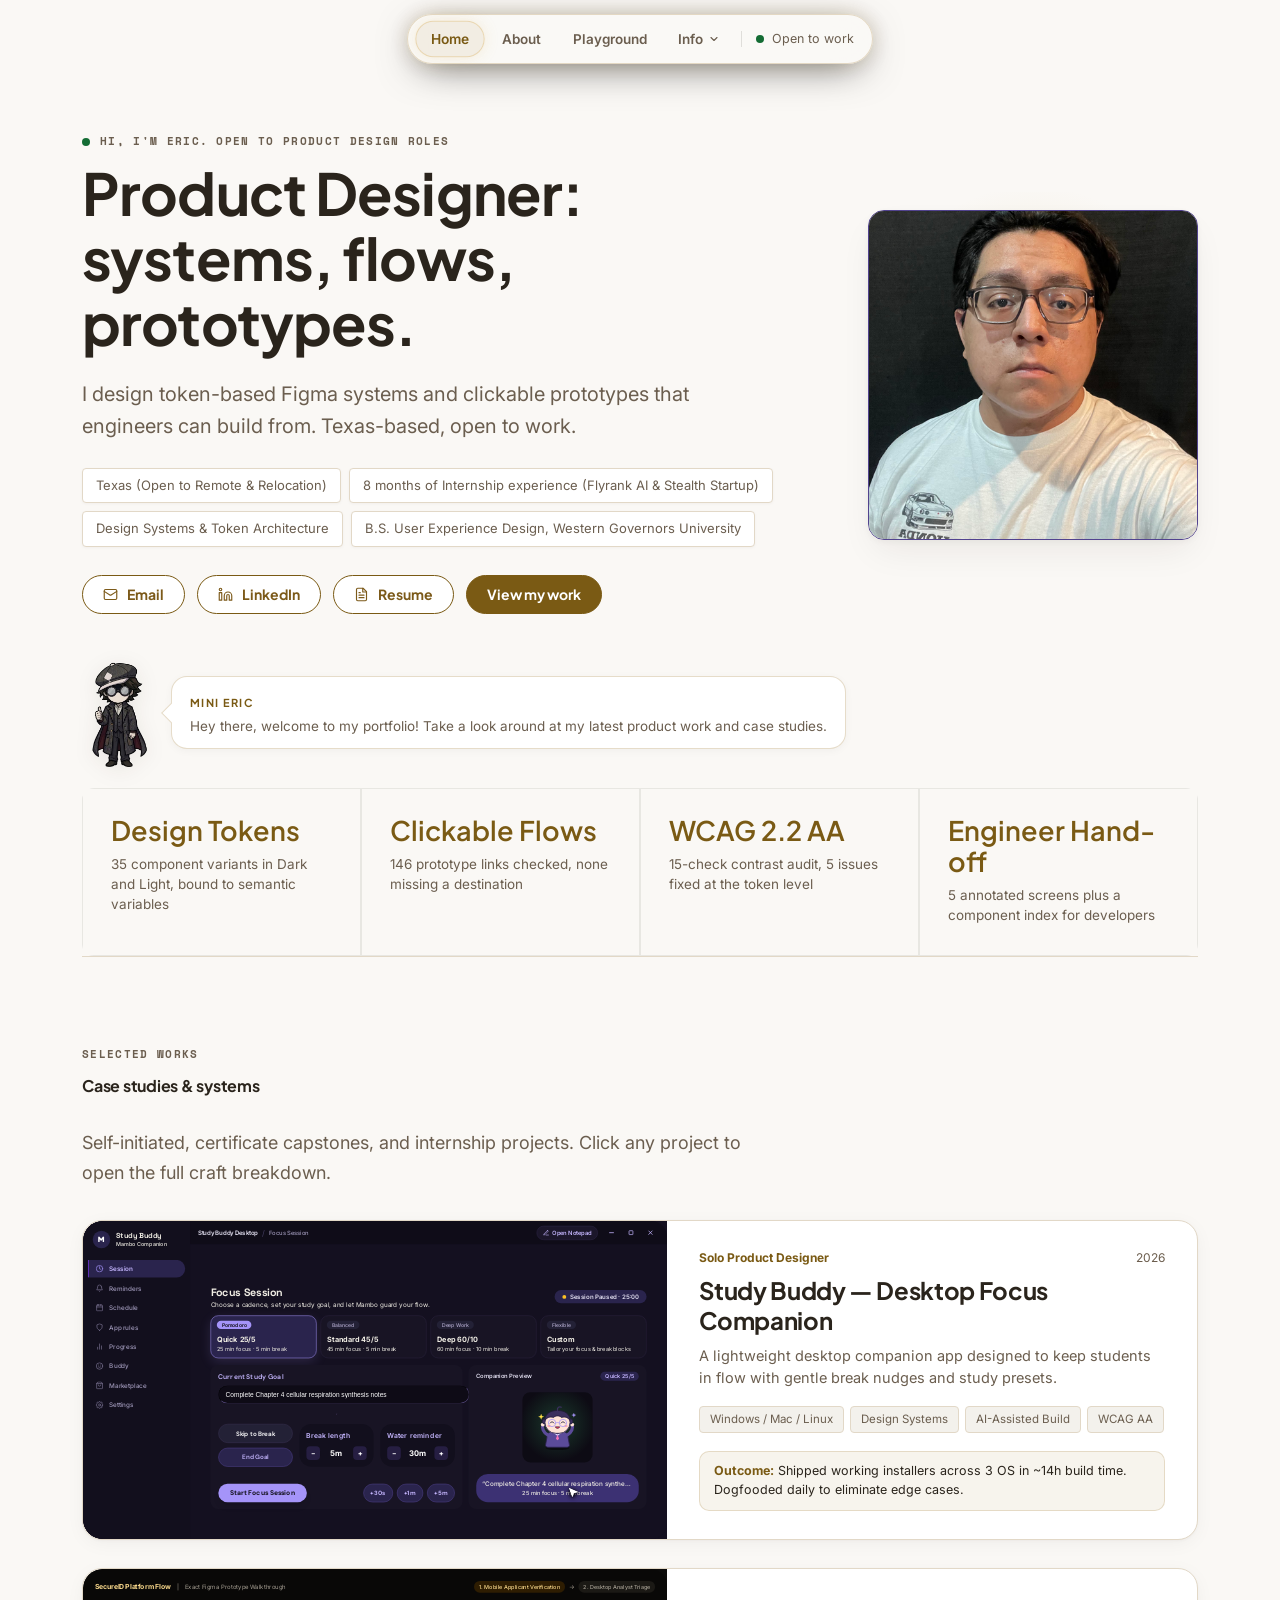
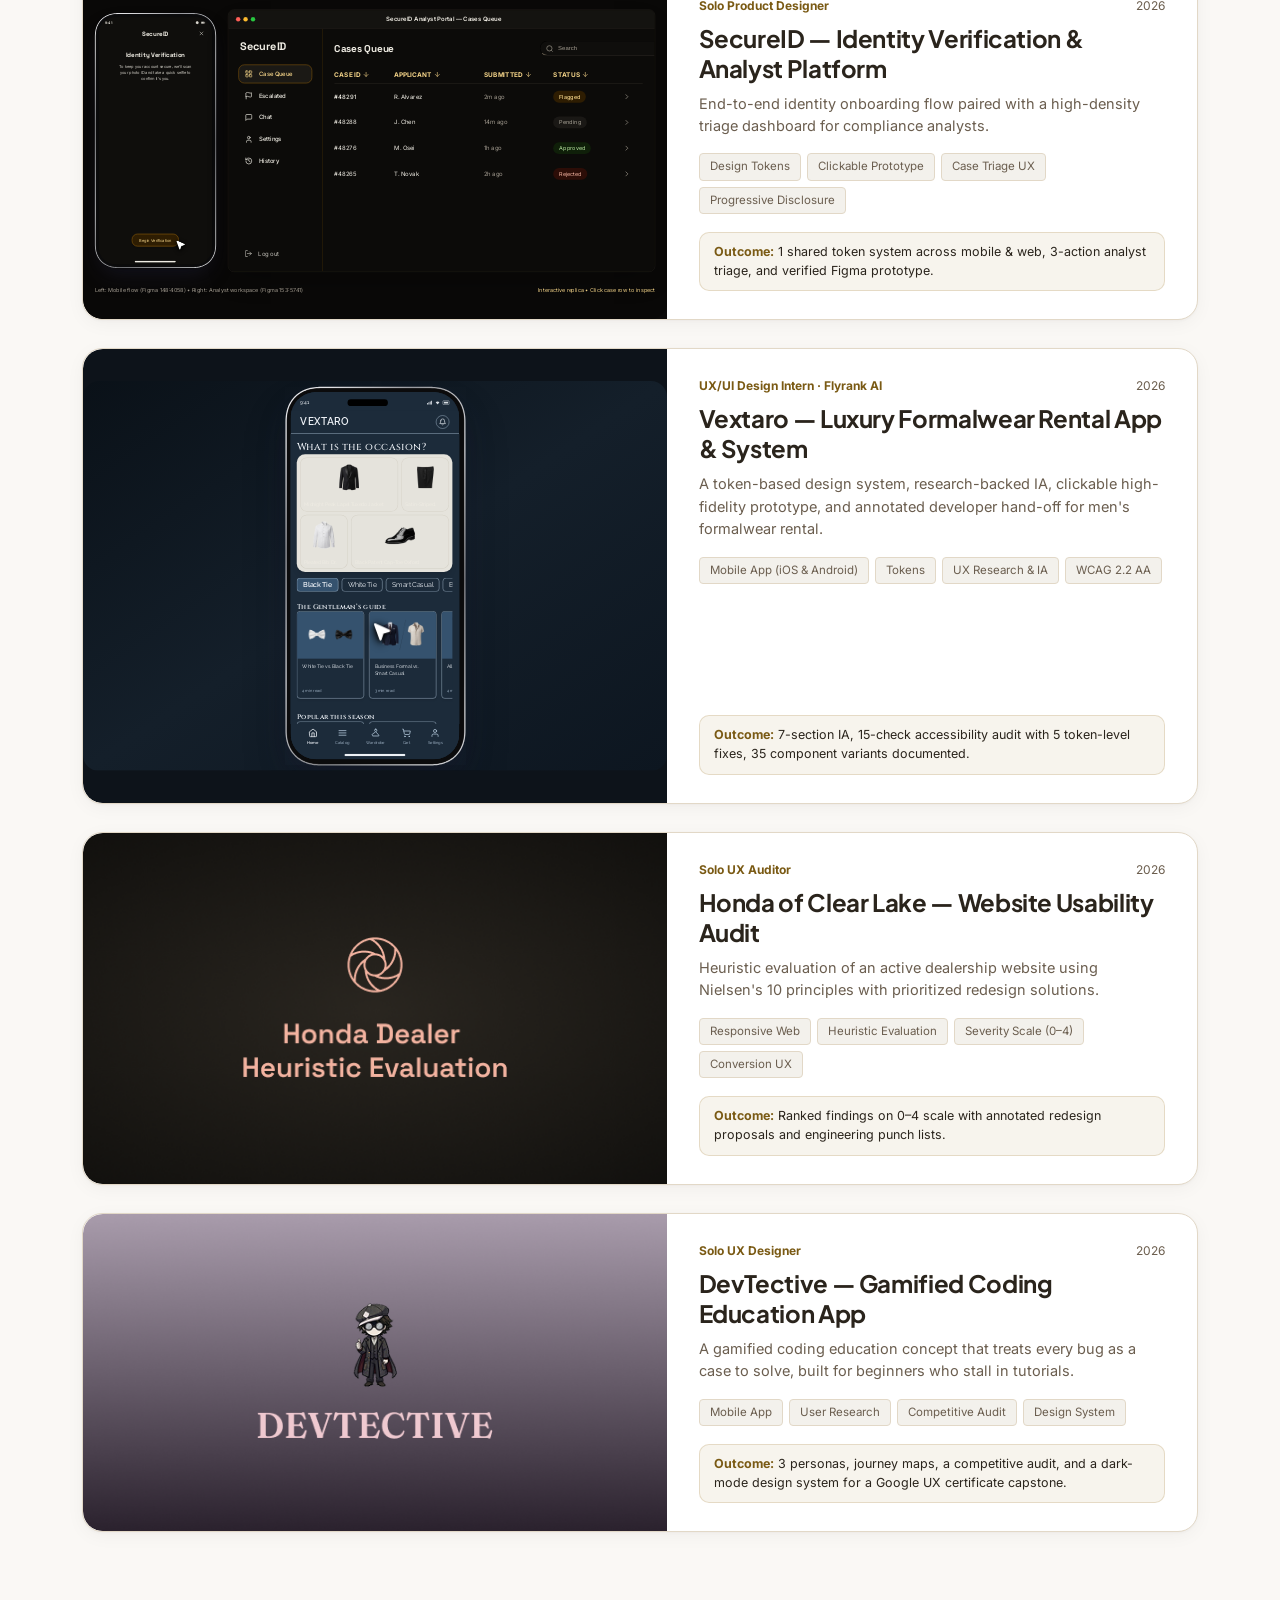
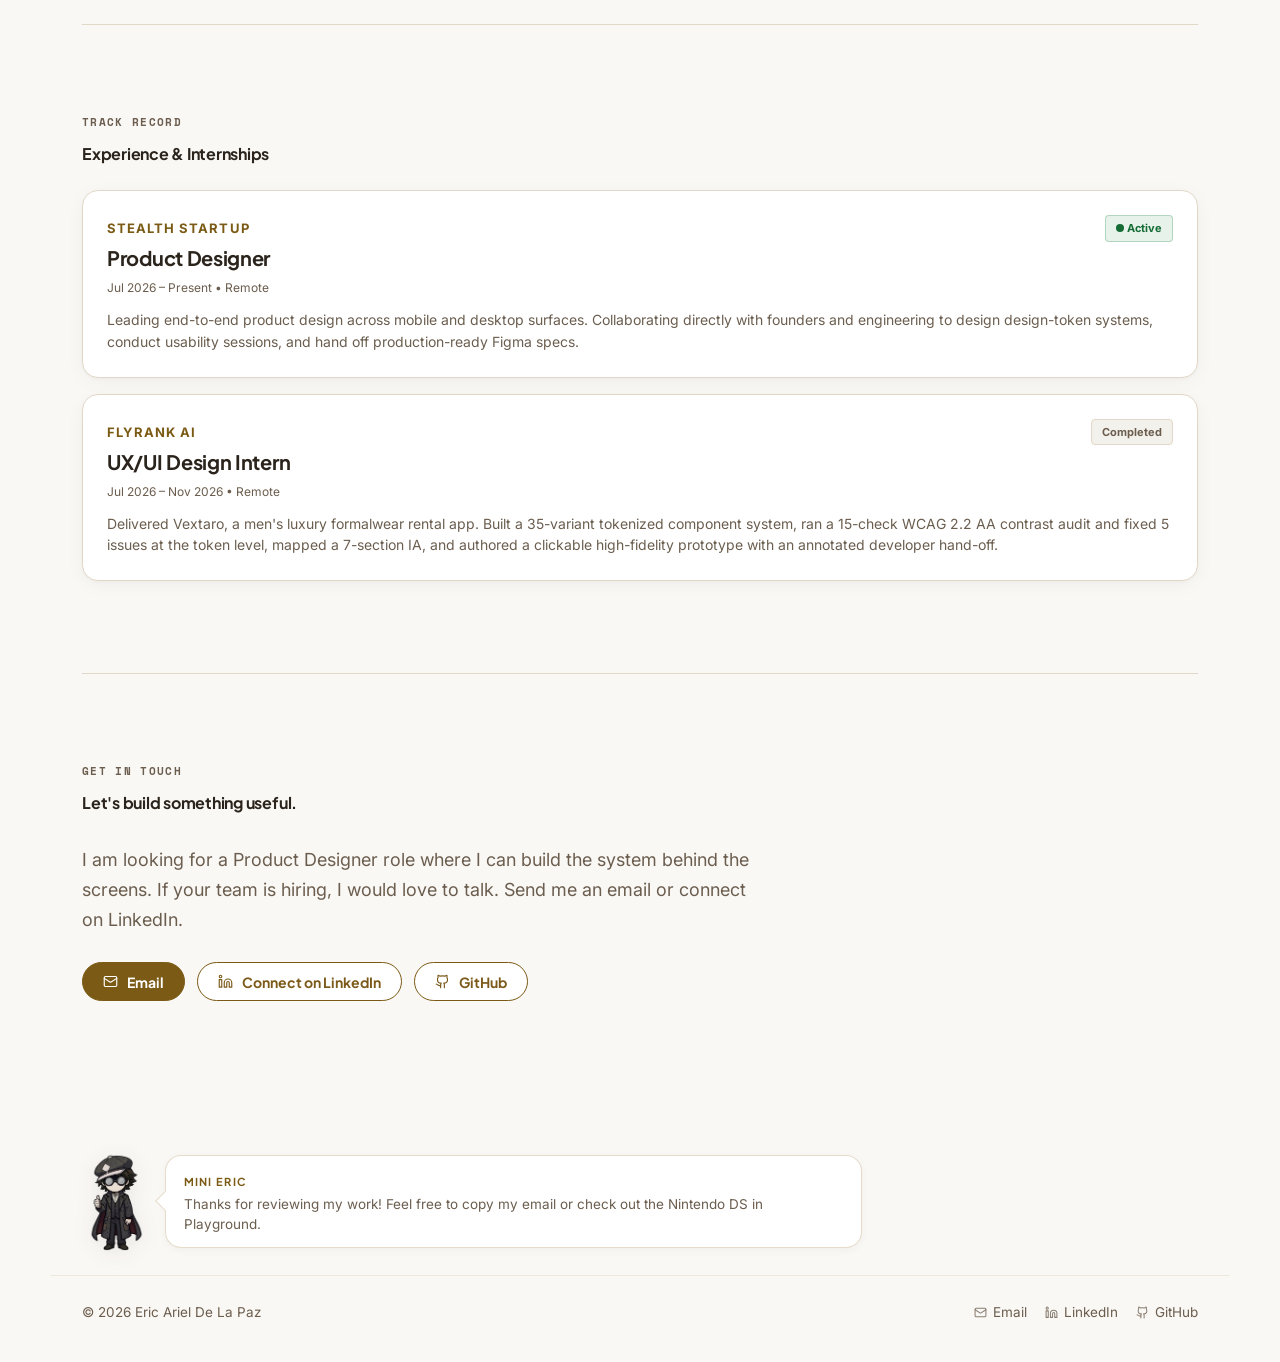
==== index.html @ 51e0bf75 "Merge branch 'main' of https://github.com/EricArielDeLaPaz/EricArielDeLaPaz.github.io" ====
<!DOCTYPE html>
<html lang="en">
<head>
  <meta charset="UTF-8">
  <meta name="viewport" content="width=device-width, initial-scale=1.0">
  <title>Eric Ariel De La Paz | Product Designer, Texas</title>
  <meta name="description" content="Portfolio of Eric Ariel De La Paz, a Product Designer focused on design systems, token architecture, interaction design, and clickable prototypes.">
  <link rel="icon" type="image/png" href="assets/images/profile.png">
  <link rel="stylesheet" href="assets/css/style.css">
  <link rel="stylesheet" href="assets/css/scroll.css?v=2.4">
  <link rel="stylesheet" href="assets/css/study-buddy-stageshow.css?v=12.3">
  <link rel="stylesheet" href="assets/css/secureid-stageshow.css?v=1.4">
  <link rel="stylesheet" href="assets/css/vextaro-stageshow.css?v=2.1">
  <link rel="preconnect" href="https://fonts.googleapis.com">
  <link rel="preconnect" href="https://fonts.gstatic.com" crossorigin>
  <link href="https://fonts.googleapis.com/css2?family=Inter:wght@400;500;600;700&family=Plus+Jakarta+Sans:wght@500;600;700;800&family=Space+Mono:wght@400;700&display=swap" rel="stylesheet">
</head>
<body class="sx-page is-light" data-nav="home">
  <a class="sx-skip" href="#work">Skip to work</a>


  <header class="sx-nav-wrap">
    <nav class="sx-nav" aria-label="Main navigation">
<a href="index.html" class="sx-nav-link is-active">Home</a>
      <a href="about.html" class="sx-nav-link">About</a>
      <a href="playground.html" class="sx-nav-link">Playground</a>
      <button type="button" class="sx-nav-info-btn" id="infoBtn" aria-expanded="false" aria-controls="infoPopover" title="Open Quick Contact & Info">
        <span>Info</span>
        <svg class="sx-chevron" width="12" height="12" viewBox="0 0 24 24" fill="none" stroke="currentColor" stroke-width="2.2" stroke-linecap="round" stroke-linejoin="round" aria-hidden="true"><polyline points="6 9 12 15 18 9"/></svg>
      </button>
      <span class="sx-nav-sep" aria-hidden="true"></span>
      <span class="sx-status" title="Open to work"><i class="sx-dot" aria-hidden="true"></i><span>Open to work</span></span>
    </nav>

   <!-- Floating Info Dropdown Drawer -->
    <div class="sx-info-popover" id="infoPopover" role="dialog" aria-modal="false" aria-label="Quick contact & information" hidden>
      <div class="info-card">
        <div class="info-header">
          <div class="info-avatar-row">
            <img src="assets/images/profile.png" alt="Eric Ariel De La Paz" class="info-avatar">
            <div>
              <strong class="info-name">Eric Ariel De La Paz</strong>
              <span class="info-role">Product Designer</span>
            </div>
          </div>
        </div>
        <p class="info-bio">Building tokenized Figma systems, interaction prototypes, and engineering-ready workflows. Texas-based, open to remote and relocation.</p>
        <div class="info-actions">
          <button type="button" class="info-btn info-btn-copy" id="copyEmailBtn" data-email="ericforall247@gmail.com" title="Click to copy email">
            <svg width="15" height="15" viewBox="0 0 24 24" fill="none" stroke="currentColor" stroke-width="1.85" stroke-linecap="round" stroke-linejoin="round" aria-hidden="true"><rect width="20" height="16" x="2" y="4" rx="2"/><path d="m22 7-8.97 5.7a1.94 1.94 0 0 1-2.06 0L2 7"/></svg>
            <span class="btn-label">Copy Email</span>
            <span class="copy-toast" id="copyToast" aria-live="polite">Copied!</span>
          </button>
          <a href="https://www.linkedin.com/in/eric-ariel-de-la-paz/" target="_blank" rel="noopener" class="info-btn">
            <svg width="15" height="15" viewBox="0 0 24 24" fill="none" stroke="currentColor" stroke-width="1.85" stroke-linecap="round" stroke-linejoin="round" aria-hidden="true"><path d="M16 8a6 6 0 0 1 6 6v7h-4v-7a2 2 0 0 0-2-2 2 2 0 0 0-2 2v7h-4v-7a6 6 0 0 1 6-6z"/><rect width="4" height="12" x="2" y="9"/><circle cx="4" cy="4" r="2"/></svg>
            <span>LinkedIn</span>
          </a>
          <a href="https://github.com/EricArielDeLaPaz" target="_blank" rel="noopener" class="info-btn">
            <svg width="15" height="15" viewBox="0 0 24 24" fill="none" stroke="currentColor" stroke-width="1.85" stroke-linecap="round" stroke-linejoin="round" aria-hidden="true"><path d="M15 22v-4a4.8 4.8 0 0 0-1-3.5c3 0 6-2 6-5.5.08-1.25-.27-2.48-1-3.5.28-1.15.28-2.35 0-3.5 0 0-1 0-3 1.5-2.64-.5-5.36-.5-8 0C6 2 5 2 5 2c-.3 1.15-.3 2.35 0 3.5A5.403 5.403 0 0 0 4 9c0 3.5 3 5.5 6 5.5-.39.49-.68 1.05-.85 1.65-.17.6-.22 1.23-.15 1.85v4"/><path d="M9 18c-4.51 2-5-2-7-2"/></svg>
            <span>GitHub</span>
          </a>
          <a href="assets/Eric_De_La_Paz_Resume.pdf" target="_blank" rel="noopener" class="info-btn info-btn-primary">
            <svg width="15" height="15" viewBox="0 0 24 24" fill="none" stroke="currentColor" stroke-width="1.85" stroke-linecap="round" stroke-linejoin="round" aria-hidden="true"><path d="M14.5 2H6a2 2 0 0 0-2 2v16a2 2 0 0 0 2 2h12a2 2 0 0 0 2-2V7.5L14.5 2z"/><polyline points="14 2 14 8 20 8"/><line x1="16" x2="8" y1="13" y2="13"/><line x1="16" x2="8" y1="17" y2="17"/><line x1="10" x2="8" y1="9" y2="9"/></svg>
            <span>Resume</span>
          </a>
        </div>
      </div>
    </div>
  </header>

  <main class="sx-main" id="main">
    <div class="sx-wrap">




      <!-- Hero Section -->
      <section class="sx-hero sx-reveal" id="hero">
        <div class="sx-hero-grid">
          <div class="sx-hero-copy">
            <p class="sx-kicker"><i class="sx-dot" aria-hidden="true"></i> Hi, I'm Eric. Open to product design roles</p>
            <h1 id="hero-title">Product Designer: systems, flows, prototypes.</h1>
            <p class="sx-lede">I design token-based Figma systems and clickable prototypes that engineers can build from. Texas-based, open to work.</p>
            <ul class="sx-badges" aria-label="At a glance">
              <li>Texas (Open to Remote &amp; Relocation)</li>
              <li>8 months of Internship experience (Flyrank AI &amp; Stealth Startup)</li>
              <li>Design Systems &amp; Token Architecture</li>
              <li>B.S. User Experience Design, Western Governors University</li>
            </ul>
            <div class="sx-cta">
              <a class="sx-btn" href="mailto:ericforall247@gmail.com">
                <svg class="sx-btn-icon" width="15" height="15" viewBox="0 0 24 24" fill="none" stroke="currentColor" stroke-width="1.85" stroke-linecap="round" stroke-linejoin="round" aria-hidden="true"><rect width="20" height="16" x="2" y="4" rx="2"/><path d="m22 7-8.97 5.7a1.94 1.94 0 0 1-2.06 0L2 7"/></svg>
                <span>Email</span>
              </a>
              <a class="sx-btn" href="https://www.linkedin.com/in/eric-ariel-de-la-paz/" target="_blank" rel="noopener">
                <svg class="sx-btn-icon" width="15" height="15" viewBox="0 0 24 24" fill="none" stroke="currentColor" stroke-width="1.85" stroke-linecap="round" stroke-linejoin="round" aria-hidden="true"><path d="M16 8a6 6 0 0 1 6 6v7h-4v-7a2 2 0 0 0-2-2 2 2 0 0 0-2 2v7h-4v-7a6 6 0 0 1 6-6z"/><rect width="4" height="12" x="2" y="9"/><circle cx="4" cy="4" r="2"/></svg>
                <span>LinkedIn</span>
              </a>
              <a class="sx-btn" href="assets/Eric_De_La_Paz_Resume.pdf" target="_blank" rel="noopener">
                <svg class="sx-btn-icon" width="15" height="15" viewBox="0 0 24 24" fill="none" stroke="currentColor" stroke-width="1.85" stroke-linecap="round" stroke-linejoin="round" aria-hidden="true"><path d="M14.5 2H6a2 2 0 0 0-2 2v16a2 2 0 0 0 2 2h12a2 2 0 0 0 2-2V7.5L14.5 2z"/><polyline points="14 2 14 8 20 8"/><line x1="16" x2="8" y1="13" y2="13"/><line x1="16" x2="8" y1="17" y2="17"/><line x1="10" x2="8" y1="9" y2="9"/></svg>
                <span>Resume</span>
              </a>
              <a class="sx-btn sx-btn-primary" href="#work">View my work</a>
            </div>
          </div>
          <figure class="sx-portrait">
            <img src="assets/images/profile.png" alt="Eric Ariel De La Paz" width="320" height="427" fetchpriority="high">
          </figure>
        </div>

    <aside class="mini-eric-banner is-header is-mid" aria-label="Mini Eric greeting">
      <div class="mini-eric-char" title="Click Mini Eric!">
        <img src="assets/images/mini-eric-thumbsup.png" class="mini-eric-img" alt="Mini Eric chibi avatar" width="80" height="120" />
      </div>
      <div class="mini-eric-bubble">
        <div class="mini-eric-name">Mini Eric </div>
        <p class="mini-eric-text">Hey there, welcome to my portfolio! Take a look around at my latest product work and case studies.</p>
      </div>
    </aside>

        <ul class="sx-statbar" aria-label="Highlights">
          <li class="is-text"><b>Design Tokens</b><span>35 component variants in Dark and Light, bound to semantic variables</span></li>
          <li class="is-text"><b>Clickable Flows</b><span>146 prototype links checked, none missing a destination</span></li>
          <li class="is-text"><b>WCAG 2.2 AA</b><span>15-check contrast audit, 5 issues fixed at the token level</span></li>
          <li class="is-text"><b>Engineer Hand-off</b><span>5 annotated screens plus a component index for developers</span></li>
        </ul>
      </section>

      <!-- Selected Works Section (Megan Yap Style Cards) -->
      <section class="sx-section sx-reveal" id="work">
        <p class="sx-kicker">Selected Works</p>
        <h2 id="work-title">Case studies &amp; systems</h2>
        <p class="sx-sub">Self-initiated, certificate capstones, and internship projects. Click any project to open the full craft breakdown.</p>

        <div class="megan-work-grid">
          <!-- 1. Study Buddy -->
          <article class="megan-card card-theme-studybuddy">
            <div class="megan-card-grid">
              <a href="case-studies/study-buddy.html" class="megan-card-preview" title="View Study Buddy case study" aria-label="View Study Buddy case study" style="display:block; cursor:pointer; text-decoration:none;">
                <div class="stageshow-mount sb-hero-stageshow" data-demo="hero-cover" data-ss-fill>
                  <img loading="lazy" src="assets/images/study-buddy.png" alt="Study Buddy desktop focus companion app" class="megan-card-img sb-card-img-fallback">
                </div>
              </a>
              <a href="case-studies/study-buddy.html" class="megan-card-content" aria-label="View Study Buddy case study">
                <div class="megan-meta-row">
                  <span class="megan-role">Solo Product Designer</span>
                  <span class="megan-year">2026</span>
                </div>
                <h3 class="megan-title">Study Buddy — Desktop Focus Companion</h3>
                <p class="megan-desc">A lightweight desktop companion app designed to keep students in flow with gentle break nudges and study presets.</p>
                <div class="megan-tags">
                  <span>Windows / Mac / Linux</span><span>Design Systems</span><span>AI-Assisted Build</span><span>WCAG AA</span>
                </div>
                <div class="megan-outcome-banner">
                  <strong>Outcome:</strong> Shipped working installers across 3 OS in ~14h build time. Dogfooded daily to eliminate edge cases.
                </div>
              </a>
            </div>
          </article>

          <!-- 2. SecureID -->
          <article class="megan-card card-theme-secureid">
            <div class="megan-card-grid">
              <a href="case-studies/secureid.html" class="megan-card-preview" title="View SecureID case study" aria-label="View SecureID case study" style="display:block; cursor:pointer; text-decoration:none;">
                <div class="stageshow-mount secureid-stageshow-card" data-demo="secureid-card" data-ss-fill>
                  <img loading="lazy" src="assets/images/secureid.png" alt="SecureID identity verification platform" class="megan-card-img megan-card-img-fallback">
                </div>
              </a>
              <a href="case-studies/secureid.html" class="megan-card-content" aria-label="View SecureID case study">
                <div class="megan-meta-row">
                  <span class="megan-role">Solo Product Designer</span>
                  <span class="megan-year">2026</span>
                </div>
                <h3 class="megan-title">SecureID — Identity Verification &amp; Analyst Platform</h3>
                <p class="megan-desc">End-to-end identity onboarding flow paired with a high-density triage dashboard for compliance analysts.</p>
                <div class="megan-tags">
                  <span>Design Tokens</span><span>Clickable Prototype</span><span>Case Triage UX</span><span>Progressive Disclosure</span>
                </div>
                <div class="megan-outcome-banner">
                  <strong>Outcome:</strong> 1 shared token system across mobile &amp; web, 3-action analyst triage, and verified Figma prototype.
                </div>
              </a>
            </div>
          </article>

          <!-- 3. Vextaro -->
          <article class="megan-card card-theme-vextaro">
            <div class="megan-card-grid">
              <a href="case-studies/vextaro.html" class="megan-card-preview" title="View Vextaro case study" aria-label="View Vextaro case study" style="display:block; cursor:pointer; text-decoration:none;">
                <div class="stageshow-mount vextaro-stageshow-card" data-demo="vextaro-card" data-ss-fill>
                  <img loading="lazy" src="assets/images/vextaro.png" alt="Vextaro luxury formalwear rental app" class="megan-card-img megan-card-img-fallback">
                </div>
              </a>
              <a href="case-studies/vextaro.html" class="megan-card-content" aria-label="View Vextaro case study">
                <div class="megan-meta-row">
                  <span class="megan-role">UX/UI Design Intern · Flyrank AI</span>
                  <span class="megan-year">2026</span>
                </div>
                <h3 class="megan-title">Vextaro — Luxury Formalwear Rental App &amp; System</h3>
                <p class="megan-desc">A token-based design system, research-backed IA, clickable high-fidelity prototype, and annotated developer hand-off for men's formalwear rental.</p>
                <div class="megan-tags">
                  <span>Mobile App (iOS &amp; Android)</span><span>Tokens</span><span>UX Research &amp; IA</span><span>WCAG 2.2 AA</span>
                </div>
                <div class="megan-outcome-banner">
                  <strong>Outcome:</strong> 7-section IA, 15-check accessibility audit with 5 token-level fixes, 35 component variants documented.
                </div>
              </a>
            </div>
          </article>

          <!-- 4. Honda of Clear Lake -->
          <article class="megan-card card-theme-honda">
            <a href="case-studies/honda.html" class="megan-card-link" aria-label="View Honda of Clear Lake case study">
              <div class="megan-card-preview">
                <img loading="lazy" src="assets/images/honda.png" alt="Honda of Clear Lake dealership heuristic evaluation" class="megan-card-img">
                </div>
              <div class="megan-card-content">
                <div class="megan-meta-row">
                  <span class="megan-role">Solo UX Auditor</span>
                  <span class="megan-year">2026</span>
                </div>
                <h3 class="megan-title">Honda of Clear Lake — Website Usability Audit</h3>
                <p class="megan-desc">Heuristic evaluation of an active dealership website using Nielsen's 10 principles with prioritized redesign solutions.</p>
                <div class="megan-tags">
                  <span>Responsive Web</span><span>Heuristic Evaluation</span><span>Severity Scale (0–4)</span><span>Conversion UX</span>
                </div>
                <div class="megan-outcome-banner">
                  <strong>Outcome:</strong> Ranked findings on 0–4 scale with annotated redesign proposals and engineering punch lists.
                </div>
              </div>
            </a>
          </article>

          <!-- 5. DevTective -->
          <article class="megan-card card-theme-devtective">
            <a href="case-studies/devtective.html" class="megan-card-link" aria-label="View DevTective case study">
              <div class="megan-card-preview">
                <img loading="lazy" src="assets/images/devtective.png" alt="DevTective developer habit tracker app" class="megan-card-img">
                </div>
              <div class="megan-card-content">
                <div class="megan-meta-row">
                  <span class="megan-role">Solo UX Designer</span>
                  <span class="megan-year">2026</span>
                </div>
                <h3 class="megan-title">DevTective — Gamified Coding Education App</h3>
                <p class="megan-desc">A gamified coding education concept that treats every bug as a case to solve, built for beginners who stall in tutorials.</p>
                <div class="megan-tags">
                  <span>Mobile App</span><span>User Research</span><span>Competitive Audit</span><span>Design System</span>
                </div>
                <div class="megan-outcome-banner">
                  <strong>Outcome:</strong> 3 personas, journey maps, a competitive audit, and a dark-mode design system for a Google UX certificate capstone.
                </div>
              </div>
            </a>
          </article>
        </div>
      </section>

      <!-- Experience Section -->
      <section class="sx-section sx-reveal" id="experience">
        <p class="sx-kicker">Track Record</p>
        <h2 id="experience-title">Experience &amp; Internships</h2>
        <div class="experience-list">
          <!-- Stealth Startup -->
          <article class="exp-row-card">
            <div class="exp-header">
              <div>
                <span class="exp-company">Stealth Startup</span>
                <h3 class="exp-role">Product Designer</h3>
              </div>
              <span class="exp-badge active"><i class="sx-dot"></i> Active</span>
            </div>
            <div class="exp-meta-line">Jul 2026 – Present • Remote</div>
            <p class="exp-copy">Leading end-to-end product design across mobile and desktop surfaces. Collaborating directly with founders and engineering to design design-token systems, conduct usability sessions, and hand off production-ready Figma specs.</p>
          </article>

          <!-- Flyrank AI -->
          <article class="exp-row-card">
            <div class="exp-header">
              <div>
                <span class="exp-company">Flyrank AI</span>
                <h3 class="exp-role">UX/UI Design Intern</h3>
              </div>
              <span class="exp-badge completed">Completed</span>
            </div>
            <div class="exp-meta-line">Jul 2026 – Nov 2026 • Remote</div>
            <p class="exp-copy">Delivered Vextaro, a men's luxury formalwear rental app. Built a 35-variant tokenized component system, ran a 15-check WCAG 2.2 AA contrast audit and fixed 5 issues at the token level, mapped a 7-section IA, and authored a clickable high-fidelity prototype with an annotated developer hand-off.</p>
          </article>
        </div>
      </section>

      <!-- Contact Section -->
      <section class="sx-section sx-reveal sx-contact" id="contact">



        <p class="sx-kicker">Get in Touch</p>
        <h2 id="contact-title">Let's build something useful.</h2>
        <p class="sx-sub">I am looking for a Product Designer role where I can build the system behind the screens. If your team is hiring, I would love to talk. Send me an email or connect on LinkedIn.</p>
        <div class="sx-cta">
          <a class="sx-btn sx-btn-primary" href="mailto:ericforall247@gmail.com">
            <svg class="sx-btn-icon" width="15" height="15" viewBox="0 0 24 24" fill="none" stroke="currentColor" stroke-width="1.85" stroke-linecap="round" stroke-linejoin="round" aria-hidden="true"><rect width="20" height="16" x="2" y="4" rx="2"/><path d="m22 7-8.97 5.7a1.94 1.94 0 0 1-2.06 0L2 7"/></svg>
            <span>Email</span>
          </a>
          <a class="sx-btn" href="https://www.linkedin.com/in/eric-ariel-de-la-paz/" target="_blank" rel="noopener">
            <svg class="sx-btn-icon" width="15" height="15" viewBox="0 0 24 24" fill="none" stroke="currentColor" stroke-width="1.85" stroke-linecap="round" stroke-linejoin="round" aria-hidden="true"><path d="M16 8a6 6 0 0 1 6 6v7h-4v-7a2 2 0 0 0-2-2 2 2 0 0 0-2 2v7h-4v-7a6 6 0 0 1 6-6z"/><rect width="4" height="12" x="2" y="9"/><circle cx="4" cy="4" r="2"/></svg>
            <span>Connect on LinkedIn</span>
          </a>
          <a class="sx-btn" href="https://github.com/EricArielDeLaPaz" target="_blank" rel="noopener">
            <svg class="sx-btn-icon" width="15" height="15" viewBox="0 0 24 24" fill="none" stroke="currentColor" stroke-width="1.85" stroke-linecap="round" stroke-linejoin="round" aria-hidden="true"><path d="M15 22v-4a4.8 4.8 0 0 0-1-3.5c3 0 6-2 6-5.5.08-1.25-.27-2.48-1-3.5.28-1.15.28-2.35 0-3.5 0 0-1 0-3 1.5-2.64-.5-5.36-.5-8 0C6 2 5 2 5 2c-.3 1.15-.3 2.35 0 3.5A5.403 5.403 0 0 0 4 9c0 3.5 3 5.5 6 5.5-.39.49-.68 1.05-.85 1.65-.17.6-.22 1.23-.15 1.85v4"/><path d="M9 18c-4.51 2-5-2-7-2"/></svg>
            <span>GitHub</span>
          </a>
        </div>
      </section>
    <aside class="mini-eric-banner is-footer no-rule" aria-label="Mini Eric closing note">
      <div class="mini-eric-char" title="Click Mini Eric!">
        <img src="assets/images/mini-eric-thumbsup.png" class="mini-eric-img" alt="Mini Eric chibi avatar" width="80" height="120" />
      </div>
      <div class="mini-eric-bubble">
        <div class="mini-eric-name">Mini Eric </div>
        <p class="mini-eric-text">Thanks for reviewing my work! Feel free to copy my email or check out the Nintendo DS in Playground.</p>
      </div>
    </aside>
    </div>
  </main>


  <footer class="sx-footer sx-wrap">
    <span>© 2026 Eric Ariel De La Paz</span>
    <div>
      <a href="mailto:ericforall247@gmail.com"><svg class="sx-footer-icon" width="13" height="13" viewBox="0 0 24 24" fill="none" stroke="currentColor" stroke-width="1.85" stroke-linecap="round" stroke-linejoin="round" aria-hidden="true"><rect width="20" height="16" x="2" y="4" rx="2"/><path d="m22 7-8.97 5.7a1.94 1.94 0 0 1-2.06 0L2 7"/></svg><span>Email</span></a>
      <a href="https://www.linkedin.com/in/eric-ariel-de-la-paz/" target="_blank" rel="noopener"><svg class="sx-footer-icon" width="13" height="13" viewBox="0 0 24 24" fill="none" stroke="currentColor" stroke-width="1.85" stroke-linecap="round" stroke-linejoin="round" aria-hidden="true"><path d="M16 8a6 6 0 0 1 6 6v7h-4v-7a2 2 0 0 0-2-2 2 2 0 0 0-2 2v7h-4v-7a6 6 0 0 1 6-6z"/><rect width="4" height="12" x="2" y="9"/><circle cx="4" cy="4" r="2"/></svg><span>LinkedIn</span></a>
      <a href="https://github.com/EricArielDeLaPaz" target="_blank" rel="noopener"><svg class="sx-footer-icon" width="13" height="13" viewBox="0 0 24 24" fill="none" stroke="currentColor" stroke-width="1.85" stroke-linecap="round" stroke-linejoin="round" aria-hidden="true"><path d="M15 22v-4a4.8 4.8 0 0 0-1-3.5c3 0 6-2 6-5.5.08-1.25-.27-2.48-1-3.5.28-1.15.28-2.35 0-3.5 0 0-1 0-3 1.5-2.64-.5-5.36-.5-8 0C6 2 5 2 5 2c-.3 1.15-.3 2.35 0 3.5A5.403 5.403 0 0 0 4 9c0 3.5 3 5.5 6 5.5-.39.49-.68 1.05-.85 1.65-.17.6-.22 1.23-.15 1.85v4"/><path d="M9 18c-4.51 2-5-2-7-2"/></svg><span>GitHub</span></a>
    </div>
  </footer>
  <script src="assets/js/scroll.js"></script>
  <script src="assets/js/study-buddy-stageshow.js?v=12.3"></script>
  <script src="assets/js/secureid-stageshow.js?v=1.4"></script>
  <script src="assets/js/vextaro-stageshow.js?v=2.1"></script>
  <script>
    // Ensure clicking on the home page card covers navigates to their case studies ONLY on human interaction
    document.addEventListener('DOMContentLoaded', function() {
      document.querySelectorAll('.megan-card-preview').forEach(function(card) {
        card.addEventListener('click', function(e) {
          if (!e.isTrusted) {
            // Block simulated/synthetic clicks from automated demo stageshow scripts
            e.preventDefault();
            e.stopPropagation();
            e.stopImmediatePropagation();
            return false;
          }
        }, true);
      });
    });
  </script>
</body>
</html>
---- assets/css/style.css ----
/* ============================================================
   De La Paz — Portfolio
   Design tokens: dark charcoal ground, gold accent, serif display
   ============================================================ */


:root{
  color-scheme: dark;

  --bg: #0a0908;
  --bg-raised: #120f0b;
  --panel: #15110c;
  --card: #181209;
  --card-hover: #1e1810;
  --border: #2a2318;
  --border-soft: #1e1812;

  --text: #ece6da;
  --text-dim: #a89d8c;
  --text-faint: #958b7b;

  --gold: #d9ac54;
  --gold-bright: #f0c878;
  --gold-dim: #8a6a34;

  --secureid: #d9ac54;
  --honda: #e27d5a;
  --devtective: #9c8be8;
  --vextaro: #5aa3c9;
  --studybuddy: #a594f9;

  --ok: #7cb88a;
  --radius: 14px;
  --radius-sm: 8px;
  --measure: 68ch;

  --shadow-card: 0 1px 0 rgba(255,255,255,0.03) inset, 0 14px 30px -18px rgba(0,0,0,0.65);
  --shadow-pop: 0 1px 0 rgba(255,255,255,0.04) inset, 0 24px 48px -20px rgba(0,0,0,0.75);
}

*,*::before,*::after{ box-sizing:border-box; }
html{ scroll-behavior:smooth; }

body{
  margin:0;
  background:
    radial-gradient(900px 500px at 85% -10%, rgba(217,172,84,0.07), transparent 60%),
    radial-gradient(700px 400px at -10% 20%, rgba(217,172,84,0.04), transparent 55%),
    var(--bg);
  color:var(--text);
  font-family:'Inter', -apple-system, BlinkMacSystemFont, sans-serif;
  font-size:16px;
  line-height:1.6;
  -webkit-font-smoothing:antialiased;
  min-height:100vh;
}

::selection{ background:var(--gold); color:#1a1408; }

::-webkit-scrollbar{ height:10px; width:10px; }
::-webkit-scrollbar-track{ background:transparent; }
::-webkit-scrollbar-thumb{ background:var(--border); border-radius:10px; border:2px solid var(--bg); }
::-webkit-scrollbar-thumb:hover{ background:var(--gold-dim); }
::-webkit-scrollbar-button { display:none; }

a{ color:inherit; text-decoration:none; }
img{ max-width:100%; display:block; }

:focus-visible{
  outline:2px solid var(--gold);
  outline-offset:3px;
  border-radius:4px;
}

h1,h2,h3,h4{
  font-family: 'Plus Jakarta Sans', -apple-system, BlinkMacSystemFont, 'Segoe UI', Roboto, sans-serif;
  font-weight:600;
  letter-spacing:-0.01em;
  margin:0;
  color:#fbf7ee;
}

.wordmark{ font-family: 'Plus Jakarta Sans', -apple-system, BlinkMacSystemFont, 'Segoe UI', Roboto, sans-serif; letter-spacing:0.02em; }

.container{
  max-width:1180px;
  margin:0 auto;
  padding:0 32px;
}

.overline{
  font-family:'Inter', sans-serif;
  font-size:12px;
  font-weight:600;
  letter-spacing:0.14em;
  text-transform:uppercase;
  color:var(--gold);
}

.lede{ color:var(--text-dim); max-width:var(--measure); font-size:17px; }

.btn{
  display:inline-flex;
  align-items:center;
  gap:8px;
  padding:11px 20px;
  border-radius:999px;
  font-size:14px;
  font-weight:600;
  border:1px solid var(--border);
  background:var(--panel);
  color:var(--text);
  cursor:pointer;
  transition:border-color .18s ease, background .18s ease, transform .18s ease;
}
.btn:hover{ border-color:var(--gold-dim); background:var(--card-hover); transform:translateY(-1px); }
.btn-primary{ background:var(--gold); border-color:var(--gold); color:#1a1408; }
.btn-primary:hover{ background:var(--gold-bright); border-color:var(--gold-bright); }
.btn svg{ width:15px; height:15px; }

/* mobile bottom-tab scrollable strip, echoes the Slides tab UI */
.mobile-tabs{
  display:none;
  position:sticky; top:64px; z-index:40;
  gap:6px; padding:10px 16px;
  overflow-x:auto;
  -webkit-overflow-scrolling:touch;
  background:rgba(10,9,8,0.9);
  border-bottom:1px solid var(--border-soft);
  scrollbar-width:none;
}
.mobile-tabs::-webkit-scrollbar{ display:none; }
.mobile-tabs a{
  flex:none;
  padding:7px 13px; border-radius:999px; font-size:13px; font-weight:500;
  border:1px solid var(--border); color:var(--text-dim);
}
.mobile-tabs a.active{ background:var(--gold); border-color:var(--gold); color:#1a1408; }
@media(max-width:620px){ .mobile-tabs{ display:flex; } }

/* ---------- hero ---------- */
.hero{ padding:72px 0 56px; }
@media(max-width:620px){ .hero{ padding:40px 0 32px; } }

.hero .overline{ display:flex; align-items:center; gap:10px; }
.hero .overline::after{ content:""; height:1px; flex:1; background:var(--border); }

.hero h1{
  font-size:clamp(32px, 5.2vw, 56px);
  line-height:1.1;
  margin:18px 0 20px;
  max-width:16ch;
}
.hero h1 em{ font-style:italic; color:var(--gold-bright); }

.hero .lede{ font-size:19px; margin-bottom:28px; }
.hero .actions{ display:flex; gap:12px; flex-wrap:wrap; margin-bottom:40px; }

.status-row{
  display:flex; align-items:center; gap:14px;
  padding:8px 8px 8px 8px; border-top:1px solid var(--border-soft); padding-top:20px;
  flex-wrap:wrap;
}
.status-row .label{ font-size:12px; color:var(--text-faint); text-transform:uppercase; letter-spacing:.1em; }

/* ---------- internship strip (feedback: surface internships high) ---------- */
.internships{ padding:0 0 64px; }
.internships-grid{
  display:grid; grid-template-columns:1fr 1fr; gap:16px;
}
@media(max-width:760px){ .internships-grid{ grid-template-columns:1fr; } }

.intern-card{
  background:var(--card);
  border:1px solid var(--border);
  border-radius:var(--radius);
  padding:22px 24px;
  box-shadow:var(--shadow-card);
}
.intern-card .top{ display:flex; align-items:center; justify-content:space-between; gap:12px; margin-bottom:10px; }
.intern-card .org{ font-family: 'Plus Jakarta Sans', -apple-system, BlinkMacSystemFont, 'Segoe UI', Roboto, sans-serif; font-size:19px; font-weight:600; color:#fbf7ee; }
.intern-card .when{ font-size:12px; color:var(--text-faint); white-space:nowrap; }
.intern-card .title{ font-size:13px; color:var(--gold); font-weight:600; margin-bottom:12px; }
.intern-card p{ margin:0; font-size:14.5px; color:var(--text-dim); }
.intern-card .status-pill{
  display:inline-flex; align-items:center; gap:6px;
  font-size:11px; font-weight:600; letter-spacing:.04em;
  color:var(--ok); margin-top:14px;
}
.intern-card .status-pill::before{ content:""; width:6px; height:6px; border-radius:50%; background:var(--ok); }

/* ---------- section scaffolding ---------- */
.section{ padding:56px 0; }
.section-head{
  display:flex; align-items:flex-end; justify-content:space-between; gap:20px;
  margin-bottom:28px; flex-wrap:wrap;
}
.section-head h2{ font-size:28px; }
.section-head .count{ font-size:13px; color:var(--text-faint); }

/* ---------- project cards (feedback: role/problem/contribution visible) ---------- */
.card-grid{
  display:grid; grid-template-columns:repeat(2,1fr); gap:18px;
}
@media(max-width:860px){ .card-grid{ grid-template-columns:1fr; } }

/* mobile: current works row stays horizontally scrollable, per request */
.scroll-row{
  display:flex; gap:14px; overflow-x:auto; padding-bottom:6px;
  scroll-snap-type:x mandatory; -webkit-overflow-scrolling:touch;
}
.scroll-row .proj-card{ scroll-snap-align:start; flex:0 0 86%; }
@media(min-width:620px){ .scroll-row{ display:none; } }
.card-grid.desktop-only{ display:none; }
@media(min-width:620px){ .card-grid.desktop-only{ display:grid; } }

.proj-card{
  background:var(--card);
  border:1px solid var(--border);
  border-radius:var(--radius);
  overflow:hidden;
  box-shadow:var(--shadow-card);
  transition:border-color .2s ease, transform .2s ease, box-shadow .2s ease;
  display:flex; flex-direction:column;
}
.proj-card:hover{ border-color:var(--accent,var(--gold-dim)); transform:translateY(-3px); box-shadow:var(--shadow-pop); }

.proj-card .thumb{
  height:150px;
  display:flex; align-items:center; justify-content:center;
  background:
    radial-gradient(120% 140% at 20% 0%, color-mix(in srgb, var(--accent,#d9ac54) 22%, transparent), transparent 60%),
    var(--bg-raised);
  border-bottom:1px solid var(--border-soft);
  position:relative;
}
.proj-card .thumb .tag-corner{
  position:absolute; top:12px; left:12px;
  font-size:10px; font-weight:700; letter-spacing:.08em; text-transform:uppercase;
  color:var(--accent,var(--gold));
  background:color-mix(in srgb, var(--accent,#d9ac54) 16%, #0a0908 84%);
  border:1px solid color-mix(in srgb, var(--accent,#d9ac54) 45%, transparent);
  padding:4px 9px; border-radius:999px;
}
.proj-card .thumb svg{ width:46px; height:46px; color:var(--accent,var(--gold)); }

.proj-card .body{ padding:18px 20px 20px; display:flex; flex-direction:column; gap:12px; flex:1; }
.proj-card h3{ font-size:18px; line-height:1.25; }

.proj-card .meta-row{
  display:grid; grid-template-columns:auto 1fr; gap:4px 10px;
  font-size:13px;
}
.proj-card .meta-row dt{ color:var(--text-faint); font-weight:500; }
.proj-card .meta-row dd{ margin:0; color:var(--text-dim); }
.proj-card .meta-row dd strong{ color:var(--text); font-weight:600; }

.proj-card .desc{ font-size:13.5px; color:var(--text-dim); margin:0; }

.proj-card .tags{ display:flex; flex-wrap:wrap; gap:6px; margin-top:auto; padding-top:4px; }
.proj-card .tags span{
  font-size:11px; font-weight:600; letter-spacing:.02em;
  padding:4px 9px; border-radius:999px;
  border:1px solid var(--border); color:var(--text-dim);
}

.proj-card .viewlink{
  display:flex; align-items:center; justify-content:space-between;
  padding:13px 20px; border-top:1px solid var(--border-soft);
  font-size:13px; font-weight:600; color:var(--text);
}
.proj-card .viewlink svg{ width:14px; height:14px; transition:transform .18s ease; }
.proj-card:hover .viewlink svg{ transform:translateX(3px); }

/* ---------- about ---------- */
.about-grid{ display:grid; grid-template-columns:1fr 1.4fr; gap:40px; align-items:start; }
@media(max-width:760px){ .about-grid{ grid-template-columns:1fr; gap:24px; } }
.about-grid .skills{ display:flex; flex-wrap:wrap; gap:8px; margin-top:18px; }
.about-grid .skills span{ font-size:12.5px; padding:6px 11px; border:1px solid var(--border); border-radius:999px; color:var(--text-dim); }

/* ---------- footer ---------- */
footer{ border-top:1px solid var(--border-soft); padding:32px 0 48px; }
footer .foot-row{ display:flex; justify-content:space-between; align-items:center; gap:16px; flex-wrap:wrap; }
footer .foot-links{ display:flex; gap:18px; font-size:13.5px; color:var(--text-dim); }
footer .foot-links a:hover{ color:var(--gold); }
footer .copyright{ font-size:12.5px; color:var(--text-faint); }

/* ============================================================
   Case-study page
   ============================================================ */
.cs-hero{
  padding:48px 0 40px;
  border-bottom:1px solid var(--border-soft);
  background:
    radial-gradient(800px 360px at 90% -20%, color-mix(in srgb, var(--accent,#d9ac54) 10%, transparent), transparent 60%);
}
.breadcrumb{ font-size:12.5px; color:var(--text-faint); margin-bottom:16px; }
.breadcrumb a:hover{ color:var(--gold); }
.cs-hero h1{ font-size:clamp(30px,4.6vw,46px); margin-bottom:10px; }
.cs-hero .tagline{ font-size:17px; color:var(--text-dim); max-width:var(--measure); margin-bottom:26px; }
.cs-hero .practice-note{ font-size:13px; font-style:italic; color:var(--text-faint); max-width:var(--measure); margin:-16px 0 26px; }

.cs-meta{
  display:grid; grid-template-columns:repeat(4,1fr); gap:20px;
  padding-top:22px; border-top:1px solid var(--border-soft);
}
@media(max-width:700px){ .cs-meta{ grid-template-columns:repeat(2,1fr); } }
.cs-meta dt{ font-size:11px; text-transform:uppercase; letter-spacing:.1em; color:var(--text-faint); margin-bottom:4px; }
.cs-meta dd{ margin:0; font-size:14.5px; font-weight:600; color:var(--text); }

.cs-badge-row{ display:flex; flex-wrap:wrap; gap:8px; margin-bottom:24px; }
.cs-badge-row span{
  font-size:11.5px; font-weight:600; padding:5px 11px; border-radius:999px;
  border:1px solid color-mix(in srgb, var(--accent,#d9ac54) 45%, var(--border) 55%);
  color:var(--accent,var(--gold));
  background:color-mix(in srgb, var(--accent,#d9ac54) 10%, transparent);
}

.cs-body{ padding:48px 0; }
.cs-section{ max-width:var(--measure); margin:0 0 56px; }
.cs-section:last-child{ margin-bottom:0; }
.cs-section h2{ font-size:26px; margin-bottom:14px; }
.cs-section p{ color:var(--text-dim); margin:0 0 14px; font-family: 'Inter', -apple-system, BlinkMacSystemFont, 'Segoe UI', Roboto, sans-serif; font-size:18px; line-height:1.6; }
.cs-section ul{ margin:0 0 14px; padding-left:20px; color:var(--text-dim); font-family: 'Inter', -apple-system, BlinkMacSystemFont, 'Segoe UI', Roboto, sans-serif; font-size:18px; line-height:1.6; }
.cs-section li{ margin-bottom:8px; }
.cs-section.hero-slide{ max-width:none; margin:0; }

/* Slides-style case-study workspace */
.case-study-page{ height:100vh; overflow:hidden; background:#0e0e0e; }
.case-study-page .workspace-toolbar{ height:48px; padding:0 16px; border-radius:0; }
.case-study-page .workspace-shell{ height:calc(100vh - 48px); min-height:0; }
.case-study-page .workspace-main{ min-height:0; display:flex; flex-direction:column; }
.presentation-shell{ min-height:0; flex:1; display:grid; grid-template-columns:182px minmax(0,1fr); background:#0b0b0b; }
.presentation-rail{ min-height:0; overflow-y:auto; padding:16px 12px; border-right:1px solid #292929; background:#111; }
.presentation-thumb{ display:grid; grid-template-columns:18px 1fr; grid-template-rows:auto auto; gap:3px 7px; width:100%; min-height:72px; margin:0 0 8px; padding:9px 8px; text-align:left; border:1px solid #2b2b2b; border-radius:4px; color:#d9d3ca; background:#151515; cursor:pointer; }
.presentation-thumb > span{ grid-row:1 / -1; color:#aaa39b; font-size:10px; }.presentation-thumb strong{ overflow:hidden; font:600 10px/1.2 Inter,sans-serif; white-space:nowrap; text-overflow:ellipsis; }.presentation-thumb small{ color:#aaa39b; font-size:7px; letter-spacing:.06em; text-align:right; }.presentation-thumb:hover,.presentation-thumb.is-active{ border-color:var(--gold); background:#201d16; }.presentation-thumb.is-active > span,.presentation-thumb.is-active strong{ color:var(--gold-bright); }
.presentation-canvas{ min-width:0; min-height:0; display:flex; align-items:center; justify-content:center; padding:28px 36px; overflow:hidden; background:#0b0b0b; }
.presentation-slide{ display:none; width:min(100%,1140px); height:min(100%,640px); overflow:auto; margin:0; padding:42px 48px; border:1px solid #2b2b2b; background:#101010; }
.presentation-slide.presentation-cover{ display:none; grid-template-columns:minmax(0,1.1fr) minmax(280px,.8fr); gap:28px; align-items:start; padding:20px; overflow:hidden; }.presentation-slide.presentation-cover.is-active{ display:grid; }.presentation-cover-visual{ min-height:330px; display:grid; place-items:center; overflow:hidden; border:1px solid #2b2b2b; background:#171512; }.presentation-cover-visual img{ width:100%; height:100%; max-height:330px; object-fit:contain; padding:20px; }.presentation-cover-visual .cover-mark{ color:var(--accent,var(--gold)); font:600 clamp(54px,8vw,92px) 'Plus Jakarta Sans',sans-serif; letter-spacing:-.04em; }.presentation-cover-copy{ min-width:0; padding:8px 0; }.presentation-cover-copy .breadcrumb{ margin-bottom:20px; }.presentation-cover-copy h1{ margin:0 0 10px; font-family: 'Plus Jakarta Sans', -apple-system, BlinkMacSystemFont, 'Segoe UI', Roboto, sans-serif; font-size:clamp(34px,4vw,58px); letter-spacing:-.03em; }.presentation-cover-copy .tagline{ max-width:42ch; font-size:14px; line-height:1.55; }.presentation-cover-copy .cs-badge-row{ margin-bottom:12px; }.presentation-cover-copy .num{ display:none; }
.presentation-slide.is-active{ display:block; animation:presentation-in .25s ease both; }.presentation-slide .container{ width:auto; max-width:none; }.presentation-slide.cs-hero{ border-bottom:1px solid #2b2b2b; }.presentation-slide .cs-body{ padding:0; }.presentation-slide .breadcrumb{ margin-bottom:24px; }.presentation-slide .cs-hero{ padding:0; }.presentation-controls{ display:flex; align-items:center; gap:10px; height:48px; padding:0 24px; border-top:1px solid #292929; background:#111; }.presentation-controls button{ width:30px; height:30px; border:1px solid #3a3530; border-radius:4px; color:#f0ede8; background:#171717; cursor:pointer; }.presentation-controls button:hover:not(:disabled){ border-color:var(--gold); color:var(--gold-bright); }.presentation-controls button:disabled{ opacity:.35; cursor:not-allowed; }.presentation-progress{ width:160px; height:2px; background:#292929; }.presentation-progress span{ display:block; height:100%; width:0; background:var(--gold); transition:width .2s ease; }.present-button{ margin-left:auto; width:auto!important; padding:0 12px; color:#17130b!important; background:var(--gold)!important; border-color:var(--gold)!important; font-size:11px; font-weight:700; }.case-study-page.is-presenting .workspace-toolbar,.case-study-page.is-presenting .workspace-rail,.case-study-page.is-presenting .presentation-rail,.case-study-page.is-presenting .presentation-controls{ display:none; }.case-study-page.is-presenting .workspace-shell{ height:100vh; }.case-study-page.is-presenting .presentation-canvas{ padding:0; }.case-study-page.is-presenting .presentation-slide{ width:100%; height:100%; max-width:none; border:0; }
.presentation-cover > .cs-meta{ grid-column:1 / -1; margin-top:24px; padding-top:20px; border-top:1px solid #2b2b2b; }
.presentation-note{ display:none; align-items:center; justify-content:center; color:var(--text-dim); }.presentation-note.is-active{ display:flex; }.presentation-note .note-box{ max-width:680px; margin:0; }
@keyframes presentation-in{ from{ opacity:0; transform:translateY(8px); } to{ opacity:1; transform:none; } }
@media(max-width:700px){ .case-study-page{ overflow:auto; height:auto; min-height:100vh; }.case-study-page .workspace-toolbar{ height:56px; }.case-study-page .workspace-shell{ height:calc(100vh - 56px); min-height:600px; }.case-study-deck{ grid-template-columns:84px minmax(0,1fr); }.case-study-deck .hero-rail{ padding:10px 7px; }.case-study-deck .hero-thumb{ min-height:62px; grid-template-columns:1fr; gap:3px; padding:7px; }.case-study-deck .hero-thumb span{ grid-row:auto; }.case-study-deck .hero-thumb strong{ font-size:8px; white-space:normal; }.case-study-deck .hero-thumb small{ display:none; }.case-study-deck .hero-canvas{ padding:10px; }.case-study-deck .case-study-slide{ height:100%; padding:24px 20px; }.case-study-deck .case-study-slide.presentation-cover{ grid-template-columns:1fr; gap:14px; padding:12px; overflow:auto; }.presentation-cover-visual{ min-height:150px; }.presentation-cover-visual img{ max-height:170px; padding:12px; }.presentation-cover-copy{ padding:4px 8px; }.presentation-cover-copy h1{ font-size:34px; }.case-study-deck .case-study-slide .cs-hero h1{ font-size:34px; }.case-study-deck .case-study-slide .cs-section h2{ font-size:26px; }.case-study-deck .case-study-slide .cs-section p,.case-study-deck .case-study-slide .cs-section ul{ font-size:14px; }.case-study-deck .hero-controls{ padding:0 10px; }.case-study-deck .hero-progress{ flex:1; }.case-study-deck .hero-hint{ display:none; } }

/* research -> decision -> evaluation chain (feedback: connect reasoning) */
.reasoning-chain{
  display:flex; flex-direction:column; gap:0;
  border:1px solid var(--border); border-radius:var(--radius);
  overflow:scroll; background:var(--card); margin:18px 0 4px;
}
.chain-step{ display:grid; grid-template-columns:120px 1fr; gap:4px 18px; padding:18px 20px; }
.chain-step + .chain-step{ border-top:1px solid var(--border-soft); }
.chain-step .k{ font-size:11px; font-weight:700; letter-spacing:.08em; text-transform:uppercase; color:var(--accent,var(--gold)); }
.chain-step .v{ font-size:14.5px; color:var(--text); line-height:1.55; }
.chain-step .v b{ color:var(--gold-bright); font-weight:600; }
@media(max-width:560px){ .chain-step{ grid-template-columns:1fr; } }

.impact-grid{ display:grid; grid-template-columns:repeat(3,1fr); gap:14px; margin:18px 0; }
@media(max-width:700px){ .impact-grid{ grid-template-columns:1fr 1fr; } }
.impact-stat{ border:1px solid var(--border); border-radius:var(--radius-sm); padding:16px; background:var(--card); }
.impact-stat .n{ font-family: 'Plus Jakarta Sans', -apple-system, BlinkMacSystemFont, 'Segoe UI', Roboto, sans-serif; font-size:26px; color:var(--accent,var(--gold-bright)); }
.impact-stat .l{ font-size:12px; color:var(--text-faint); margin-top:4px; }

.cs-nav-footer{
  display:flex; justify-content:space-between; gap:16px;
  padding-top:32px; margin-top:8px; border-top:1px solid var(--border-soft);
  max-width:var(--measure);
}
.cs-nav-footer a{ font-size:13.5px; color:var(--text-dim); font-weight:600; }
.cs-nav-footer a:hover{ color:var(--gold); }

.note-box{
  border:1px dashed var(--border); border-radius:var(--radius-sm);
  padding:14px 16px; font-size:13.5px; color:var(--text-faint);
  margin:18px 0;
}

/* ---------- portfolio slideshow ---------- */
.portfolio{ min-height:calc(100vh - 64px); position:relative; overflow:hidden; }
.slides{ min-height:calc(100vh - 140px); position:relative; }
.slide{ display:none; width:min(1180px,100%); min-height:calc(100vh - 140px); margin:0 auto; padding:clamp(46px,8vh,100px) 32px 56px; align-items:center; grid-template-columns:minmax(0,1fr) minmax(280px, .82fr); gap:clamp(36px,8vw,120px); }
.slide.is-active{ display:grid; animation:slide-in .45s ease both; }
@keyframes slide-in{ from{ opacity:0; transform:translateX(22px); } to{ opacity:1; transform:none; } }
.slide-copy{ max-width:600px; }
.slide h1,.slide h2{ font-size:clamp(44px,6.5vw,84px); line-height:.96; margin:22px 0 26px; max-width:9ch; }
.slide h2{ font-size:clamp(42px,5.7vw,72px); }
.slide h1 em,.slide h2 em{ color:var(--gold-bright); font-style:italic; }
.slide .lede{ font-size:clamp(16px,1.45vw,19px); max-width:52ch; }
.slide-actions{ display:flex; gap:12px; flex-wrap:wrap; margin:30px 0; }
.availability{ color:var(--text-faint); font-size:13px; display:flex; align-items:center; gap:9px; }
.status-dot{ width:7px; height:7px; background:var(--ok); border-radius:50%; box-shadow:0 0 0 4px rgba(124,184,138,.1); }
.experience-note{ display:grid; grid-template-columns:auto 1fr; gap:2px 12px; max-width:440px; margin-top:26px; padding:14px 16px; border-left:2px solid var(--gold-dim); background:rgba(217,172,84,.04); }
.experience-note .overline{ grid-row:1 / span 2; writing-mode:vertical-rl; transform:rotate(180deg); font-size:9px; letter-spacing:.12em; }
.experience-note strong{ font-size:13px; color:var(--text); font-weight:600; }
.experience-note > span:last-child{ color:var(--text-faint); font-size:12px; }
.slide-kicker{ color:var(--text); font:500 20px/1.3 'Plus Jakarta Sans',sans-serif; max-width:32ch; margin:-8px 0 18px; }
.slide-meta{ border-top:1px solid var(--border); margin:28px 0 24px; padding-top:16px; display:flex; gap:28px; flex-wrap:wrap; }
.slide-meta div{ min-width:150px; }
.slide-meta dt{ color:var(--text-faint); font-size:11px; letter-spacing:.1em; text-transform:uppercase; }
.slide-meta dd{ color:var(--text-dim); font-size:13px; margin:4px 0 0; }
.text-link{ display:inline-flex; gap:10px; color:var(--gold-bright); font-size:14px; font-weight:600; border-bottom:1px solid var(--gold-dim); padding-bottom:5px; }
.text-link span{ transition:transform .18s ease; }
.text-link:hover span{ transform:translate(3px,-3px); }
.slide-art{ min-height:clamp(300px,48vh,540px); position:relative; border:1px solid var(--border); border-radius:var(--radius); overflow:hidden; display:flex; align-items:center; justify-content:center; box-shadow:var(--shadow-pop); background:var(--panel); }
.slide-art::before,.slide-art::after{ content:""; position:absolute; border-radius:50%; filter:blur(1px); }
.art-intro{ flex-direction:column; align-items:flex-start; padding:clamp(25px,5vw,65px); gap:4px; background:linear-gradient(145deg,#17120c,#0d0c0a); }
.art-intro::before{ width:300px; height:300px; right:-80px; top:-60px; background:rgba(217,172,84,.15); }
.art-intro span{ position:relative; z-index:1; font:italic clamp(32px,4vw,58px)/.95 'Plus Jakarta Sans',sans-serif; color:var(--gold-bright); }
.art-intro span:nth-child(2){ margin-left:18%; color:var(--text); }.art-intro span:nth-child(3){ margin-left:36%; }
.art-label{ position:absolute; top:22px; left:24px; color:var(--text-faint); font-size:11px; letter-spacing:.14em; }
.art-caption{ position:absolute; bottom:22px; left:24px; color:var(--text); font:italic 24px 'Plus Jakarta Sans',sans-serif; }
.art-vextaro{ background:radial-gradient(circle at 65% 40%,rgba(90,163,201,.3),transparent 38%),#0e171b; }
.art-dress{ width:42%; height:62%; border:1px solid rgba(139,207,235,.7); clip-path:polygon(30% 0,70% 0,80% 24%,100% 100%,0 100%,20% 24%); background:linear-gradient(110deg,transparent 45%,rgba(90,163,201,.5)); transform:rotate(8deg); }
.art-devtective{ background:radial-gradient(circle at center,rgba(143,123,214,.28),transparent 45%),#110f19; }
.art-orbit{ width:45%; aspect-ratio:1; border:1px solid #aa9be8; border-radius:50%; transform:rotate(-28deg); box-shadow:0 0 0 18px rgba(143,123,214,.08),0 0 0 45px rgba(143,123,214,.05); }
.art-orbit::after{ content:""; display:block; width:14px; height:14px; background:#c5baf3; border-radius:50%; margin:7% 0 0 78%; box-shadow:0 3px 12px rgba(0,0,0,.45); }
.art-secureid{ background:radial-gradient(circle at 50% 42%,rgba(217,172,84,.22),transparent 40%),#171208; }
.art-lock{ width:120px; height:120px; border:1px solid var(--gold); border-radius:50%; color:var(--gold-bright); display:grid; place-items:center; font:300 54px 'Plus Jakarta Sans'; box-shadow:0 0 0 26px rgba(217,172,84,.06),0 0 0 52px rgba(217,172,84,.03); }
.art-honda{ background:radial-gradient(circle at 60% 40%,rgba(226,125,90,.26),transparent 40%),#1b110e; }
.art-target{ width:150px; height:150px; border:1px solid #e27d5a; border-radius:50%; box-shadow:inset 0 0 0 22px rgba(226,125,90,.08),inset 0 0 0 48px rgba(226,125,90,.08); }
.art-target::after{ content:""; display:block; width:24px; height:24px; background:#e27d5a; border-radius:50%; margin:62px auto; }
.art-about{ flex-direction:column; align-items:flex-start; padding:48px; background:linear-gradient(145deg,#20190f,#0e0c09); }
.art-about span{ color:var(--text-dim); font-size:15px; }.art-about strong{ font:600 clamp(42px,5vw,68px)/.9 'Plus Jakarta Sans',sans-serif; color:var(--gold-bright); }.art-about small{ margin-top:16px; color:var(--text-faint); }
.skills{ display:flex; flex-wrap:wrap; gap:8px; margin:24px 0 6px; }.skills span{ border:1px solid var(--border); border-radius:999px; color:var(--text-dim); padding:6px 11px; font-size:12px; }
.work-overview{ padding:54px 32px 20px; }
.work-overview .section-head{ margin-bottom:20px; }
.work-overview h2{ font-size:clamp(28px,4vw,38px); margin-top:6px; }
.recent-work{ display:grid; grid-template-columns:repeat(4,1fr); gap:14px; }
.recent-card{ min-height:220px; display:flex; flex-direction:column; padding:18px; border:1px solid var(--border); border-radius:var(--radius); background:var(--card); box-shadow:var(--shadow-card); transition:transform .2s ease,border-color .2s ease,background .2s ease; }
.recent-card:hover{ transform:translateY(-3px); border-color:var(--accent,var(--gold-dim)); background:var(--card-hover); }
.recent-card::before{ content:""; height:3px; width:34px; border-radius:4px; background:var(--recent-accent,var(--gold)); margin-bottom:30px; }
.recent-card h3{ font-size:24px; margin-bottom:6px; }
.recent-card p{ color:var(--text-dim); font-size:13px; line-height:1.45; margin:0; }
.recent-index{ color:var(--recent-accent,var(--gold)); font-size:10px; font-weight:700; letter-spacing:.1em; text-transform:uppercase; }
.recent-link{ display:flex; justify-content:space-between; margin-top:auto; padding-top:22px; color:var(--text); font-size:12px; font-weight:600; }
.recent-vextaro{ --recent-accent:var(--vextaro); }.recent-secureid{ --recent-accent:var(--secureid); }.recent-devtective{ --recent-accent:var(--devtective); }.recent-honda{ --recent-accent:var(--honda); }
.slide-progress{ position:absolute; z-index:2; top:0; left:0; width:100%; height:2px; background:var(--border-soft); }.slide-progress span{ display:block; height:100%; width:16.66%; background:var(--gold); transition:width .35s ease; }
.slide-controls{ width:min(1180px,100%); margin:0 auto; padding:0 32px 24px; display:flex; align-items:center; gap:12px; }.slide-arrow{ width:38px; height:38px; border:1px solid var(--border); border-radius:50%; color:var(--text); background:transparent; cursor:pointer; font-size:18px; }.slide-arrow:hover{ border-color:var(--gold); color:var(--gold-bright); }.slide-dots{ display:flex; gap:7px; }.slide-dot{ width:28px; height:3px; border:0; background:var(--border); cursor:pointer; }.slide-dot.is-active{ background:var(--gold); }.slide-hint{ color:var(--text-faint); font-size:11px; margin-left:auto; }
@media(max-width:760px){ .slide{ min-height:calc(100vh - 170px); grid-template-columns:1fr; gap:28px; padding-top:50px; }.slide-art{ min-height:220px; max-height:280px; order:-1; }.slide-copy{ order:1; }.slide h1,.slide h2{ margin:14px 0 18px; }.slide .lede{ font-size:16px; }.slide-meta{ gap:14px; margin-top:20px; }.slide-controls{ padding-bottom:16px; }.slide-hint{ display:none; }.art-about{ padding:28px; }.art-about strong{ font-size:46px; } }
@media(max-width:900px){ .recent-work{ grid-template-columns:repeat(2,1fr); } }
@media(max-width:620px){ .portfolio{ min-height:calc(100vh - 116px); }.slides,.slide{ min-height:calc(100vh - 210px); }.slide{ padding:26px 20px 24px; gap:18px; }.slide-art{ min-height:156px; max-height:190px; }.slide h1,.slide h2{ font-size:clamp(34px,10vw,50px); line-height:.98; margin:10px 0 14px; }.slide-kicker{ font-size:17px; margin-bottom:12px; }.slide .lede{ font-size:14px; line-height:1.5; }.slide-actions{ margin:20px 0; gap:8px; }.slide-actions .btn{ padding:9px 15px; font-size:13px; }.experience-note{ margin-top:18px; }.slide-meta{ margin:16px 0 18px; padding-top:12px; }.slide-meta dd{ font-size:12px; }.slide-controls{ padding-left:20px; padding-right:20px; }.work-overview{ padding:42px 20px 12px; }.work-overview .section-head{ align-items:flex-start; gap:8px; }.work-overview .count{ font-size:11px; }.recent-work{ display:flex; overflow-x:auto; gap:12px; padding:2px 0 12px; scroll-snap-type:x mandatory; scrollbar-width:none; }.recent-work::-webkit-scrollbar{ display:none; }.recent-card{ flex:0 0 78%; min-height:190px; scroll-snap-align:start; padding:16px; }.recent-card::before{ margin-bottom:22px; }.recent-card h3{ font-size:22px; }.internships{ padding-top:38px; }.internships-grid{ gap:12px; }.intern-card{ padding:17px; }.intern-card p{ font-size:13px; } }
@media(prefers-reduced-motion:reduce){ .slide.is-active{ animation:none; } }

/* ---------- tabbed portfolio workspace ---------- */
.workspace-tab-list{ display:flex; align-items:stretch; min-width:0; overflow-x:auto; scrollbar-width:none; }
.workspace-tab-list::-webkit-scrollbar{ display:none; }
.workspace-tab{ display:flex; align-items:center; gap:8px; min-width:132px; padding:0 16px; border:0; border-right:1px solid #252525; color:#817b75; background:#0e0e0e; font:12px Inter,sans-serif; white-space:nowrap; cursor:pointer; }
.workspace-tab:hover{ color:#f0ede8; background:#141414; }
.workspace-tab.is-active{ color:#f0ede8; background:#141414; border-bottom:2px solid #c9a84c; }
.workspace-tab b{ margin-left:auto; color:#aaa39b; font-size:16px; font-weight:400; }
.workspace-file{ display:none; width:100%; height:100%; min-height:0; }
.workspace-file.is-visible{ display:block; }
.workspace-content{ max-width:none; height:100%; }
.home-content{ display:flex; flex-direction:column; }
.home-welcome{ max-width:720px; margin:38px 0 34px; padding:28px 0; border-top:1px solid #292929; border-bottom:1px solid #292929; }
.home-welcome h2{ margin:10px 0 8px; font-size:30px; }
.home-welcome p{ max-width:58ch; margin:0 0 18px; color:#aaa39b; }
.text-action{ padding:0; border:0; background:none; color:#c9a84c; font:600 13px Inter,sans-serif; cursor:pointer; }
.text-action span{ margin-left:8px; }
.home-file-links{ display:grid; grid-template-columns:repeat(2,minmax(0,1fr)); gap:14px; max-width:720px; }
.home-file-links button{ display:grid; grid-template-columns:24px 1fr auto; grid-template-rows:auto auto; gap:3px 10px; padding:17px; border:1px solid #292929; border-radius:8px; color:#f0ede8; background:#151515; text-align:left; cursor:pointer; }
.home-file-links button:hover{ border-color:#c9a84c; background:#201d16; }
.home-file-links button span{ grid-row:1 / -1; color:#c9a84c; font-size:20px; }
.home-file-links button strong{ font:600 15px 'Plus Jakarta Sans',sans-serif; }
.home-file-links button small{ color:#aaa39b; font-size:11px; }
.home-file-links button b{ grid-column:3; grid-row:1 / -1; align-self:center; color:#c9a84c; font-size:18px; }
.page-heading{ display:flex; align-items:end; justify-content:space-between; gap:24px; padding-bottom:25px; border-bottom:1px solid #292929; }
.page-heading h1{ margin:9px 0 8px; font-size:clamp(28px,3vw,42px); }
.page-heading p{ max-width:54ch; margin:0; color:#aaa39b; }
.page-heading .search-chip{ flex:0 0 240px; }
.workspace-file .file-section-heading{ margin-top:26px; }
.workspace-file .project-grid{ padding-bottom:30px; }
.case-file{ background:#0e0e0e; }
.case-file iframe{ width:100%; height:100%; border:0; display:block; background:#0e0e0e; }
.toolbar-button{ display:inline-flex; align-items:center; gap:7px; text-decoration:none; }
.toolbar-button img{ width:14px; height:14px; object-fit:contain; filter:brightness(0); }

/* Hero file matches the fixed-size Slides canvas from Portfolio-V2. */
.hero-workspace{ display:grid; grid-template-columns:182px minmax(0,1fr); width:100%; height:100%; min-height:0; background:#0b0b0b; }
.workspace-file[data-page="hero"]{ height:100%; overflow:auto; }.workspace-file[data-page="hero"] .hero-workspace{ height:calc(100% - 116px); min-height:520px; }.hero-folders{ display:grid; grid-template-columns:repeat(2,minmax(0,1fr)); gap:14px; max-width:760px; padding:16px 36px 24px; }.hero-folders button{ display:grid; grid-template-columns:24px 1fr auto; grid-template-rows:auto auto; gap:3px 10px; padding:15px; border:1px solid #292929; border-radius:8px; color:#f0ede8; background:#151515; text-align:left; cursor:pointer; }.hero-folders button:hover{ border-color:#c9a84c; background:#201d16; }.hero-folders button span{ grid-row:1 / -1; color:#c9a84c; font-size:20px; }.hero-folders button span img{ width:20px; height:20px; filter:brightness(0) saturate(100%) invert(72%) sepia(35%) saturate(600%) hue-rotate(7deg) brightness(89%); }.hero-folders button strong{ font:600 14px 'Plus Jakarta Sans',sans-serif; }.hero-folders button small{ color:#aaa39b; font-size:11px; }.hero-folders button b{ grid-column:3; grid-row:1 / -1; align-self:center; color:#c9a84c; font-size:18px; }
.hero-internships{ padding:0 36px 30px; }.hero-internships .file-section-heading{ margin:0 0 14px; }.hero-internships .file-section-heading > div:first-child{ display:flex; align-items:center; gap:10px; }.hero-internships h2{ margin:0; font-size:20px; }.intern-grid{ display:grid; grid-template-columns:repeat(2,minmax(0,1fr)); gap:16px; max-width:1100px; }.intern-card{ background:#151515; border:1px solid #292929; border-radius:10px; padding:16px 18px; }.intern-card:hover{ border-color:#8d7634; }.intern-top{ display:flex; justify-content:space-between; align-items:center; gap:10px; margin-bottom:6px; }.intern-top strong{ color:#f0ede8; font:600 16px 'Plus Jakarta Sans',sans-serif; }.intern-top span{ color:#aaa39b; font-size:11px; white-space:nowrap; }.intern-title{ color:#c9a84c; font-size:12px; font-weight:500; margin-bottom:10px; }.intern-card p{ margin:0; color:#aaa39b; font-size:12.5px; line-height:1.55; }
.card-role{ display:block; margin:0 0 5px; color:#c9a84c; font-size:11px; font-weight:500; }.card-problem{ margin:0 0 8px!important; color:#aaa39b!important; font-size:11.5px!important; line-height:1.4!important; }.card-problem b{ color:#f0ede8; font-weight:600; }.card-outcome{ margin:8px 0 0!important; color:#aaa39b!important; font-size:11.5px!important; line-height:1.4!important; }.card-outcome b{ color:#c9a84c; font-weight:600; }
.hero-rail{ overflow-y:auto; padding:16px 12px; border-right:1px solid #292929; background:#111; }
.rail-heading{ display:block; margin:0 0 12px 2px; color:#aaa39b; font-size:10px; letter-spacing:.08em; }
.hero-thumb{ display:grid; grid-template-columns:18px 1fr; grid-template-rows:auto auto; gap:4px 7px; width:100%; min-height:66px; margin-bottom:9px; padding:9px 8px; border:1px solid #2b2b2b; border-radius:4px; color:#d9d3ca; background:#151515; text-align:left; cursor:pointer; }
.hero-thumb:hover,.hero-thumb.is-active{ border-color:#c9a84c; background:#201d16; }
.hero-thumb span{ grid-row:1 / -1; color:#aaa39b; font-size:10px; }.hero-thumb strong{ font:600 10px Inter,sans-serif; }.hero-thumb small{ color:#aaa39b; font-size:7px; letter-spacing:.06em; text-align:right; }
.hero-canvas-wrap{ display:flex; flex-direction:column; min-width:0; min-height:0; }
.hero-canvas{ flex:1; min-height:0; display:flex; align-items:center; justify-content:center; padding:28px 36px; overflow:hidden; }
.hero-slide{ display:none; flex-direction:column; width:min(100%,1136px); height:min(100%,640px); padding:48px 56px 38px; border:1px solid #343434; background:#070707; cursor:pointer; }
.hero-slide.is-active{ display:flex; animation:presentation-in .25s ease both; }
.hero-slide-top{ display:flex; align-items:center; gap:18px; color:#c9a84c; font-size:12px; letter-spacing:.16em; }
.hero-slide-top i{ width:305px; height:1px; background:#c9a84c; }
.hero-slide h1,.hero-slide .hero-title{ max-width:850px; margin:18px 0 0; color:#f0ede8; font:600 clamp(22px,2.6vw,34px)/1.2 'Plus Jakarta Sans',sans-serif; letter-spacing:.01em; }
.hero-slide-footer{ display:flex; align-items:end; justify-content:space-between; gap:24px; margin-top:auto; }
.hero-slide-footer > div{ display:grid; max-width:620px; }.hero-slide-footer strong{ display:block; color:#f0ede8; font:400 19px/1.6 Inter,sans-serif; text-align:left; font-weight:500; }.hero-slide-footer small{ color:#aaa39b; font-size:9px; letter-spacing:.1em; }.hero-slide-footer em{ display:none; }
.hero-controls{ display:flex; align-items:center; gap:10px; height:48px; padding:8px 24px; border-top:1px solid #292929; background:#111; }
.hero-controls button{ width:30px; height:30px; border:1px solid #3a3530; border-radius:4px; color:#f0ede8; background:#171717; cursor:pointer; }.hero-controls button:hover{ border-color:#c9a84c; color:#c9a84c; }
.hero-progress{ width:180px; height:2px; background:#292929; }.hero-progress span{ display:block; height:100%; width:0; background:#c9a84c; transition:width .2s ease; }.hero-hint{ margin-left:auto; color:#aaa39b; font-size:10px; }
.workspace-file.is-presenting{ position:fixed; inset:0; z-index:100; background:#070707; }.workspace-file.is-presenting .hero-workspace{ height:calc(100vh - 48px); }.workspace-file.is-presenting .hero-rail{ display:none; }.workspace-file.is-presenting .hero-canvas{ padding:0; }.workspace-file.is-presenting .hero-slide{ width:100%; height:100%; max-width:none; border:0; }
.case-study-deck{ height:100%; }
.case-study-deck .hero-canvas{ padding:28px 36px; }
.case-study-deck .case-study-slide{ overflow:auto; cursor:default; }
.case-study-deck .case-study-slide.is-active{ display:flex; }
.case-study-deck .case-study-slide.presentation-cover.is-active{ display:grid; }
.case-study-deck .case-study-slide:not(.presentation-cover){ justify-content:flex-start; }
.case-study-deck .case-study-slide.presentation-note{ align-items:center; justify-content:center; }
.case-study-page.is-presenting .hero-controls{ display:none; }
.case-study-page.is-presenting .case-study-deck .hero-canvas{ padding:0; }
.presentation-exit{ display:none; position:fixed; z-index:110; top:18px; left:50%; width:38px; height:38px; transform:translateX(-50%); border:1px solid #514a40; border-radius:50%; color:#f0ede8; background:#191714; font-size:24px; line-height:1; cursor:pointer; }.presentation-exit.is-visible{ display:block; }
.card-title h2{ margin:0 0 4px; color:#f0ede8; font:600 15px/1.25 'Plus Jakarta Sans',sans-serif; letter-spacing:.2px; }

@media(max-width:760px){
  .workspace-tabs{ overflow-x:auto; }
  .workspace-tab{ min-width:112px; padding:0 12px; }
  .workspace-rail{ display:none; }
  .workspace-shell{ height:calc(100vh - 88px); }
  .workspace-content{ padding:22px 18px 32px; }
  .workspace-hero,.page-heading{ grid-template-columns:1fr; display:grid; align-items:start; gap:18px; }
  .page-heading .search-chip{ width:100%; }
  .home-file-links{ grid-template-columns:1fr; }
  .workspace-file[data-page="hero"] .hero-workspace{ height:auto; min-height:0; }.hero-folders{ grid-template-columns:1fr; padding:12px 16px 22px; }.hero-workspace{ display:block; overflow:auto; }
  .hero-internships{ padding:0 16px 22px; }.intern-grid{ grid-template-columns:1fr; gap:10px; }
  .hero-rail{ display:flex; gap:8px; overflow-x:auto; padding:10px 12px; border-right:0; border-bottom:1px solid #292929; }
  .rail-heading{ display:none; }
  .hero-thumb{ flex:0 0 128px; min-height:54px; margin:0; }
  .hero-canvas{ min-height:calc(100vh - 220px); padding:16px; }
  .hero-slide{ height:100%; min-height:390px; padding:30px 24px 24px; }
  .hero-slide-top i{ width:90px; }
  .hero-slide h1{ font-size:clamp(20px,6vw,28px); }
  .hero-slide-footer{ align-items:start; flex-direction:column; gap:12px; }
  .hero-hint{ display:none; }
  .card-title h2{ font-size:15px; }
}

/* ---------- Figma workspace portfolio ---------- */
.workspace-page{ height:100vh; overflow:hidden; background:#080808; color:#f0ede8; font-family: 'Inter', -apple-system, BlinkMacSystemFont, 'Segoe UI', Roboto, sans-serif; font-size:14px; }
.workspace-page h1,.workspace-page h2,.workspace-page h3{ font-family: 'Plus Jakarta Sans', -apple-system, BlinkMacSystemFont, 'Segoe UI', Roboto, sans-serif; }
.workspace-tabs{ height:40px; display:flex; align-items:stretch; background:#0e0e0e; border-bottom:1px solid #252525; overflow:hidden; }
.workspace-menu{ width:52px; display:flex; flex-direction:column; justify-content:center; align-items:center; gap:3px; border-right:1px solid #252525; }
.workspace-menu span{ width:4px; height:4px; border-radius:50%; background:#c9a84c; }
.workspace-tab,.workspace-tab-add{ display:flex; align-items:center; gap:8px; padding:0 16px; min-width:132px; color:#817b75; border-right:1px solid #252525; font-size:12px; }
.workspace-tab.is-active{ color:#f0ede8; background:#141414; border-bottom:2px solid #c9a84c; }
.workspace-tab b{ margin-left:auto; color:#817b75; font-weight:400; }.workspace-tab-add{ min-width:40px; justify-content:center; padding:0; font-size:18px; }
.workspace-shell{ display:flex; height:calc(100vh - 48px); min-height:0; }
.workspace-rail{ width:182px; flex:0 0 182px; padding:18px 12px; background:#101010; border-right:1px solid #292929; display:flex; flex-direction:column; }
.rail-brand{ display:flex; align-items:center; gap:9px; padding:0 8px 22px; color:#f0ede8; font:700 12px 'Plus Jakarta Sans',sans-serif; letter-spacing:.8px; }
.rail-mark,.gold-mark{ display:grid; place-items:center; width:24px; height:24px; border-radius:5px; color:#111; background:#c9a84c; font:700 15px 'Plus Jakarta Sans',sans-serif; }
.rail-profile{ display:flex; align-items:center; gap:10px; padding:14px 2px 20px; }.rail-profile img{ width:40px; height:40px; object-fit:cover; object-position:center; border:2px solid #c9a84c; border-radius:50%; }.rail-profile strong,.rail-profile small{ display:block; }.rail-profile strong{ color:#f0ede8; font-size:12px; }.rail-profile small{ color:#aaa39b; font-size:10px; margin-top:3px; }.workspace-rail nav{ display:flex; flex-direction:column; gap:4px; }.workspace-rail nav a{ display:flex; gap:11px; align-items:center; padding:10px 12px; border-radius:4px; color:#817b75; font-size:12px; }.workspace-rail nav a span{ width:15px; color:#5d5751; display:flex; }.workspace-rail nav a span img{ width:15px; height:15px; object-fit:contain; filter:invert(1) opacity(.48); }.workspace-rail nav a:hover,.workspace-rail nav a.is-active{ color:#f0ede8; background:#262115; }.workspace-rail nav a.is-active span img{ filter:brightness(0) saturate(100%) invert(72%) sepia(35%) saturate(600%) hue-rotate(7deg) brightness(89%); }
.rail-footer{ display:flex; align-items:center; gap:8px; margin-top:auto; padding:12px 10px 2px; color:#aaa39b; font-size:11px; border-top:1px solid #292929; }
.workspace-main{ min-width:0; flex:1; min-height:0; display:flex; flex-direction:column; background:#0c0c0c; }.workspace-toolbar{ height:48px; display:flex; justify-content:space-between; align-items:center; padding:0 14px; border-bottom:1px solid #292929; background:#111; }.file-identity{ display:flex; align-items:center; gap:10px; color:#f0ede8; font-size:12px; }.file-identity strong{ font-size:13px; letter-spacing:1px; }.file-identity > span:last-child{ color:#aaa39b; }.file-identity small{ color:#aaa39b; padding:3px 7px; border:1px solid #292929; border-radius:4px; font-size:9px; }.toolbar-divider{ height:20px; width:1px; background:#3a3530; }.toolbar-actions{ display:flex; align-items:center; gap:18px; color:#a09890; font-size:12px; }.toolbar-button{ padding:7px 14px; border:0; border-radius:4px; color:#111; background:#c9a84c; font:inherit; font-weight:700; cursor:pointer; }
.workspace-content{ width:100%; max-width:1150px; height:100%; min-height:0; overflow-y:auto; margin:0 auto; padding:30px 36px 48px; }.workspace-hero{ display:grid; grid-template-columns:1fr 240px; gap:28px; align-items:end; padding:0 0 18px; }.workspace-eyebrow{ color:#c9a84c; font-size:10px; font-weight:700; letter-spacing:1.5px; }.workspace-hero h1{ margin:10px 0 12px; font-size:clamp(28px,3vw,40px); line-height:1.08; letter-spacing:1px; }.workspace-hero h1 em,.about-panel h2 em{ color:#c9a84c; font-style:normal; }.workspace-hero p{ max-width:620px; margin:0; color:#a09890; line-height:1.6; font-size:13px; }.hero-proof{ display:flex; align-items:center; gap:8px; margin-top:18px; color:#6f6963; font-size:11px; }.proof-separator{ color:#403a34; }.hero-portrait{ height:170px; position:relative; overflow:hidden; border:1px solid #343434; border-radius:6px; background:#151515; }.hero-portrait img{ width:100%; height:100%; object-fit:cover; object-position:center 22%; filter:saturate(.7); }.hero-portrait span{ position:absolute; left:10px; bottom:8px; color:#c9a84c; font-size:9px; letter-spacing:1px; }
.file-section{ padding-top:28px; }.file-section-heading{ display:flex; align-items:center; justify-content:space-between; gap:16px; margin-bottom:14px; }.file-section-heading > div:first-child{ display:flex; align-items:center; gap:10px; }.folder-icon{ color:#c9a84c; font-size:20px; transform:rotate(-25deg); }.file-section h2{ margin:0; font-size:16px; letter-spacing:.4px; }.file-count{ padding:4px 8px; border:1px solid #343434; border-radius:20px; color:#74706b; font-size:10px; }.search-chip{ display:flex; align-items:center; gap:7px; width:240px; padding:8px 12px; border:1px solid #343434; border-radius:6px; color:#aaa39b; font-size:11px; }.search-chip input{ width:100%; min-width:0; border:0; outline:0; color:#f0ede8; background:transparent; font:inherit; }.search-chip input::placeholder{ color:#4a4540; }.view-toggle{ display:flex; gap:2px; color:#7e7770; }.view-toggle button{ padding:5px 7px; border:0; border-radius:4px; color:inherit; background:transparent; cursor:pointer; }.view-toggle button:hover,.view-toggle button.selected{ background:#292929; color:#c9a84c; }
.project-grid{ display:grid; grid-template-columns:repeat(2,minmax(0,1fr)); gap:16px; }.project-grid.is-list{ grid-template-columns:1fr; gap:8px; }.project-grid.is-list .workspace-card{ display:grid; grid-template-columns:180px 1fr; }.project-grid.is-list .card-art{ height:100%; min-height:116px; }.workspace-card{ display:flex; flex-direction:column; overflow:hidden; border:1px solid #2a2a2a; border-radius:10px; background:#151515; box-shadow:0 4px 20px rgba(0,0,0,.4); transition:transform .2s,border-color .2s; }.workspace-card:hover{ transform:translateY(-3px); border-color:#8d7634; }.card-art{ height:190px; position:relative; display:grid; place-items:center; overflow:hidden; background:#111; }.card-art img{ width:100%; height:100%; object-fit:cover; }.card-vextaro .card-art{ background:linear-gradient(160deg,#0a1420,#1a2e40 55%,#0a1420); }.vextaro-mark{ width:52px; height:52px; display:grid; place-items:center; border:1px solid #59758d; border-radius:50%; color:#f0ede8; font:700 30px Georgia; box-shadow:0 0 0 9px rgba(89,117,141,.12); }.card-details{ display:flex; flex-direction:column; gap:9px; padding:14px 16px 16px; }.card-title{ display:flex; justify-content:space-between; gap:8px; }.card-title h3{ margin:0 0 4px; color:#f0ede8; font-size:15px; line-height:1.25; letter-spacing:.2px; }.card-title small{ color:#4a4540; font-size:10px; }.card-title b{ color:#716a63; letter-spacing:2px; }.card-tags{ display:flex; flex-wrap:wrap; gap:6px; }.card-tags span,.skill-list span{ padding:3px 8px; border:1px solid rgba(201,168,76,.18); border-radius:4px; color:#8a6a1e; background:rgba(201,168,76,.05); font-size:9px; }.card-details p{ margin:0; color:#aaa39b; font-size:11px; line-height:1.5; }.about-panel{ display:grid; grid-template-columns:1fr 1fr; gap:42px; margin-top:42px; padding:28px 0 0; border-top:1px solid #292929; }.about-panel h2{ margin:10px 0 0; color:#f0ede8; font-size:28px; line-height:1.1; }.about-panel p{ margin:0 0 16px; color:#a09890; font-size:13px; line-height:1.6; }.skill-list{ display:flex; flex-wrap:wrap; gap:6px; margin-bottom:16px; }.inline-link{ color:#c9a84c; font-size:12px; font-weight:600; }.workspace-footer{ display:flex; justify-content:space-between; padding:18px 30px 26px 212px; background:#080808; border-top:1px solid #292929; color:#aaa39b; font-size:11px; }.workspace-footer div{ display:flex; gap:18px; }.workspace-footer a:hover{ color:#c9a84c; }
.workspace-page .workspace-footer{ display:none; }
@media(max-width:760px){ .workspace-tabs{ position:sticky; top:0; z-index:20; }.workspace-shell{ display:block; height:calc(100vh - 44px); }
.workspace-main{ height:100%; }.workspace-rail{ width:100%; height:150px; padding:0 12px 10px; display:block; border-right:0; border-bottom:1px solid #292929; position:static; overflow:hidden; }.rail-brand{ height:34px; padding:0 14px 0 0; margin:0; border:0; }.rail-brand span:last-child{ display:inline; font-size:9px; }.rail-profile{ padding:6px 0 8px; }.rail-profile img{ width:28px; height:28px; }.rail-profile strong{ font-size:10px; }.rail-profile small{ font-size:8px; }.workspace-rail nav{ flex-direction:row; gap:3px; overflow-x:auto; }.workspace-rail nav a{ padding:6px 9px; white-space:nowrap; font-size:9px; }.workspace-rail nav a span{ display:inline; width:auto; }.rail-footer{ display:none; }.workspace-main{ height:calc(100% - 150px); }.workspace-toolbar{ height:44px; padding:0 14px; }.file-identity strong{ font-size:12px; }.file-identity > span:last-child,.file-identity small,.toolbar-divider,.toolbar-actions > a:first-child{ display:none; }.toolbar-actions{ gap:8px; }.workspace-content{ padding:18px 12px 34px; }.workspace-hero{ grid-template-columns:1fr; gap:12px; padding-top:0; }.workspace-hero h1{ font-size:clamp(25px,8vw,34px); }.workspace-hero p{ font-size:10px; }.search-chip{ display:flex; width:100%; font-size:9px; }.file-section{ padding-top:20px; }.file-section-heading{ margin-bottom:10px; }.file-section h2{ font-size:13px; }.project-grid{ display:grid; grid-template-columns:1fr; gap:10px; padding:2px 1px 10px; }.workspace-card{ width:100%; }.card-art{ height:200%; }.card-details{ padding:10px 10px 12px; gap:7px; }.card-title h3{ font-size:12px; }.card-title small{ font-size:8px; }.card-tags{ gap:4px; }.card-tags span{ padding:2px 6px; font-size:8px; }.card-details p{ font-size:9px; line-height:1.45; }.about-panel{ grid-template-columns:1fr; gap:16px; margin-top:28px; }.workspace-footer{ padding:18px 16px 24px; flex-direction:column; gap:10px; }.workspace-footer div{ gap:14px; } }

/* Accessibility polish: preserve the compact workspace while keeping utility text readable. */
.workspace-toolbar{ box-sizing:border-box; height:auto; min-height:48px; padding:8px 14px; }
.workspace-rail nav a,
.rail-profile strong{ font-size:12px; }
.file-identity small{ font-size:12px; }
.workspace-rail nav a small,
.rail-profile small,
.workspace-eyebrow,
.file-count,
.card-title small,
.card-tags span,
.card-details p{ font-size:12px; }
.workspace-rail nav a,
.rail-profile small,
.workspace-eyebrow,
.file-count,
.card-title small,
.card-details p{ color:#aaa39b; }
.file-identity > span:last-child,
.toolbar-actions,
.workspace-footer,
.workspace-footer a{ color:#aaa39b; }
.card-tags span{ color:#d6b96e; }
.search-chip input::placeholder{ color:#9a9289; }
.file-section-heading .file-count{ color:#aaa39b; }
.art-orbit::after{ box-shadow:none; }
@media(max-width:760px){
  .workspace-toolbar{ min-height:44px; }
  .workspace-rail nav a{ font-size:12px; }
  .rail-profile strong{ font-size:12px; }
  .rail-profile small{ font-size:12px; }
  .workspace-eyebrow{ font-size:12px; }
  .workspace-hero p{ font-size:12px; }
  .file-count{ font-size:12px; }
  .file-section h2{ font-size:18px; }
  .card-title h3{ font-size:15px; }
  .card-title small,.card-tags span,.card-details p{ font-size:12px; }
}

/* Homepage: internships on the left, Previous/Current Works cards stacked on the right */
@media(min-width:1001px){
  .workspace-file[data-page="hero"].is-visible{ display:grid; grid-template-columns:minmax(0,1172px) 300px minmax(0,1fr); grid-template-rows:max(520px,calc(100% - 116px)) auto; align-content:start; align-items:start; }
  .workspace-file[data-page="hero"].is-visible .hero-workspace{ grid-column:1 / -1; grid-row:1; height:100%; width:100%; }
  .workspace-file[data-page="hero"].is-visible .hero-internships{ grid-column:1; grid-row:2; min-width:0; padding-top:30px; }
  .workspace-file[data-page="hero"].is-visible .hero-folders{ grid-column:2; grid-row:2; grid-template-columns:1fr; max-width:none; padding:92px 36px 30px 0; }
}

/* Case-study visuals: figures, split layouts, and the Honda charts/cards */
.cs-section figure{ margin:0; min-width:0; }
.cs-section figure img{ display:block; width:100%; height:auto; max-height:280px; object-fit:contain; background:#171512; border:1px solid var(--border); border-radius:var(--radius-sm); }
.cs-section figcaption{ margin-top:8px; font:12px/1.45 Inter,sans-serif; color:var(--text-faint); }
.cs-section a.cs-zoom{ display:block; cursor:zoom-in; }
.cs-figure-row{ display:grid; gap:14px; margin:18px 0 6px; align-items:start; }
.cs-figure-row.cols-1{ grid-template-columns:minmax(0,1fr); }
.cs-figure-row.cols-2{ grid-template-columns:repeat(2,minmax(0,1fr)); }
.cs-figure-row.cols-3{ grid-template-columns:repeat(3,minmax(0,1fr)); }
.cs-figure-row.sm img{ max-height:200px; }
.cs-figure-row.xs img{ max-height:150px; }
.cs-section p.cs-note{ margin:10px 0 0; font:14px/1.5 Inter,sans-serif; color:var(--text-dim); }
.cs-figure-row.flex{ display:flex; flex-wrap:nowrap; justify-content:center; gap:14px; }
.cs-figure-row.flex figure{ flex:0 1 auto; }
.cs-figure-row.flex a.cs-zoom{ display:inline-block; }
.cs-figure-row.flex img{ width:auto; max-width:100%; max-height:var(--h,300px); }
.cs-section.case-study-slide > *{ flex-shrink:0; }
.cs-split{ display:grid; grid-template-columns:minmax(0,var(--split,1.6fr)) minmax(0,1fr); gap:28px; align-items:start; }
.cs-split .cs-figure-row{ margin-top:0; }
.cs-split .cs-figure-row.flex{ justify-content:flex-start; }
.cs-split-media > .cs-figure-row + .cs-figure-row{ margin-top:14px; }
.reasoning-chain.compact .chain-step{ padding:12px 16px; }
.reasoning-chain.compact .chain-step .k{ font-size:10px; }
.reasoning-chain.compact .chain-step .v{ font-size:13.5px; line-height:1.5; }
.reasoning-chain.is-row{ display:grid; grid-template-columns:repeat(3,minmax(0,1fr)); }
.reasoning-chain.is-row .chain-step{ grid-template-columns:minmax(0,1fr); gap:8px; }
.reasoning-chain.is-row .chain-step + .chain-step{ border-top:0; border-left:1px solid var(--border-soft); }
.hc-lede{ max-width:none; }
.hc-grid{ display:grid; grid-template-columns:repeat(2,minmax(0,1fr)); gap:26px; margin-top:16px; }
.hc-chart h3{ margin:0 0 10px; font:600 11px/1.3 Inter,sans-serif; letter-spacing:.1em; text-transform:uppercase; color:var(--text-faint); }
.hc-row{ display:grid; grid-template-columns:150px minmax(0,1fr) 26px; gap:10px; align-items:center; margin-bottom:8px; font:13px/1.3 Inter,sans-serif; color:var(--text-dim); }
.hc-row b{ font-weight:600; color:var(--text); text-align:right; }
.hc-bar{ height:12px; background:#1b1b1b; border-radius:2px; overflow:hidden; }
.hc-bar i{ display:block; height:100%; background:var(--accent,#c9a84c); }
.hc-bar i.cat{ background:#c4574b; }
.hc-bar i.maj{ background:#d9873a; }
.hc-bar i.min{ background:#c9a84c; }
.hc-bar i.not{ background:#6f8f6b; }
.hc-note{ margin:6px 0 0; font:12px/1.45 Inter,sans-serif; color:var(--text-faint); }
.hc-areas{ display:grid; grid-template-columns:repeat(5,minmax(0,1fr)); gap:10px; margin-top:18px; }
.hc-areas .impact-stat{ padding:12px; }
.hf-grid{ display:grid; grid-template-columns:repeat(3,minmax(0,1fr)); gap:14px; margin-top:16px; }
.hf-card{ display:flex; flex-direction:column; gap:8px; padding:16px; border:1px solid var(--border); border-radius:var(--radius-sm); background:var(--card); }
.hf-top{ display:flex; align-items:center; justify-content:space-between; gap:8px; }
.hf-id{ font:600 12px Inter,sans-serif; letter-spacing:.08em; color:var(--accent,#c9a84c); }
.hf-badge{ padding:2px 8px; border-radius:999px; background:#c4574b; color:#140b0a; font:700 10px Inter,sans-serif; letter-spacing:.06em; text-transform:uppercase; }
.hf-card h3{ margin:0; font:600 17px/1.25 'Plus Jakarta Sans',sans-serif; color:var(--text); }
.hf-card p{ margin:0; font:13px/1.5 Inter,sans-serif; color:var(--text-dim); }
.hf-card .hf-heur{ font-size:12px; color:var(--text-faint); }
.hf-fix{ margin-top:auto; padding:10px 12px; border-left:3px solid var(--accent,#c9a84c); background:#151515; font:13px/1.5 Inter,sans-serif; color:var(--text); }
.hf-fix span{ display:block; margin-bottom:2px; font:700 10px Inter,sans-serif; letter-spacing:.1em; text-transform:uppercase; color:var(--accent,#c9a84c); }
@media(max-width:700px){
  .cs-split,.hc-grid,.hf-grid,.reasoning-chain.is-row{ grid-template-columns:minmax(0,1fr); }
  .reasoning-chain.is-row .chain-step + .chain-step{ border-left:0; border-top:1px solid var(--border-soft); }
  .cs-figure-row.cols-2,.cs-figure-row.cols-3{ grid-template-columns:minmax(0,1fr); }
  .cs-figure-row.flex{ flex-wrap:wrap; }
  .cs-section figure img,.cs-figure-row.sm img{ max-height:none; }
  .cs-figure-row.flex img{ max-height:var(--h,300px); }
  .hc-areas{ grid-template-columns:repeat(2,minmax(0,1fr)); }
  .hc-row{ grid-template-columns:110px minmax(0,1fr) 26px; }
}

/* mobile hero rail */
@media(max-width:760px){
  .hero-rail{ overflow-x:auto; overflow-y:hidden; -webkit-overflow-scrolling:touch; scrollbar-width:thin; }
  .hero-rail [data-hero-thumbs]{ display:flex; gap:8px; width:max-content; }
  .hero-rail .hero-thumb{ flex:0 0 128px; width:128px; min-height:54px; margin:0; }
}

/* ===== MOBILE LAYOUT + TEXT SIZE (phones, 760px and under) ===== */
@media(max-width:760px){
  /* 1. The whole page scrolls: toolbar, profile banner, nav and content move together */
  html,body.workspace-page,body.case-study-page{ height:auto!important; min-height:100vh; overflow:visible!important; }
  .workspace-toolbar{ position:static!important; }
  .workspace-shell,.case-study-page .workspace-shell{ display:block!important; height:auto!important; min-height:0!important; }
  .workspace-main,.case-study-page .workspace-main{ display:block!important; height:auto!important; overflow:visible!important; }
  .workspace-file,.workspace-file[data-page="hero"],.workspace-content{ height:auto!important; overflow:visible!important; }
  /* 2. Remove the empty space under Home / Earlier Work / Recent Work */
  .workspace-rail{ height:auto!important; overflow:visible!important; padding-bottom:6px!important; }
  .workspace-rail nav{ overflow-x:auto; padding-bottom:2px; }
  .rail-profile{ padding:8px 0 6px!important; }
  /* 3. Smaller text for titles and body copy on phones (small labels stay at 12px) */
  .hero-slide h1{ font-size:clamp(18px,5.4vw,23px)!important; line-height:1.25; }
  .hero-slide-footer strong{ font-size:15px!important; line-height:1.55!important; }
  .hero-slide h1{ margin-bottom:6px!important; }
  .hero-slide-footer{ margin-top:22px!important; }
  .hero-canvas{ min-height:0!important; padding:12px!important; }
  .hero-slide{ height:auto!important; min-height:340px!important; padding:24px 20px 20px!important; }
  .page-heading h1,.workspace-hero h1{ font-size:clamp(24px,7vw,30px)!important; }
  .page-heading p{ font-size:13px; }
  .hero-internships h2,.file-section h2{ font-size:17px!important; }
  .intern-card p{ font-size:12.5px; line-height:1.5; }
  .cs-hero h1{ font-size:clamp(26px,8vw,34px)!important; }
  .cs-hero .tagline{ font-size:15px!important; }
  .cs-section h2{ font-size:20px!important; line-height:1.25; }
  .cs-section p{ font-size:15px!important; line-height:1.55!important; }
  .reasoning-chain.compact .chain-step .v{ font-size:13px!important; }
  /* 4. Case-study slides grow with their content instead of scrolling inside a box */
  .case-study-deck{ height:auto!important; }
  .case-study-deck .hero-canvas{ height:auto!important; }
  .case-study-deck .case-study-slide{ height:auto!important; overflow:visible!important; }
}

/* ===== DESKTOP: slightly smaller body text, same meaning ===== */
@media(min-width:761px){
  .hero-slide-footer strong{ font-size:17px; }
  .cs-section p{ font-size:16px; }
  .cs-hero .tagline{ font-size:16px; }
  .cs-section h2{ font-size:24px; }
}

/* Hero slide rich content */
.hero-slide-body{ margin-top:22px; max-width:920px; color:#f0ede8; font:500 17px/1.55 Inter,sans-serif; }
.hero-bullets{ margin:0; padding:0; list-style:none; display:grid; gap:12px; }
.hero-bullets li{ position:relative; padding-left:22px; }
.hero-bullets li::before{ content:""; position:absolute; left:2px; top:.62em; width:7px; height:7px; background:#c9a84c; transform:rotate(45deg); }
.hero-bullets .hero-note{ color:#aaa39b; font-size:14px; }
.hero-link{ color:#c9a84c; font-weight:700; text-decoration:underline; text-underline-offset:3px; text-decoration-thickness:1px; }
.hero-link:hover,.hero-link:focus-visible{ color:#e8c872; }
.hero-edu{ display:grid; grid-template-columns:repeat(2,minmax(0,1fr)); gap:16px; }
.hero-edu-card{ display:grid; gap:8px; padding:22px; border:1px solid #343434; border-radius:8px; background:#111; }
.hero-edu-card span{ color:#c9a84c; font-size:11px; letter-spacing:.14em; }
.hero-edu-card strong{ font:600 20px/1.3 'Plus Jakarta Sans',sans-serif; }
.hero-edu-card small{ color:#aaa39b; font-size:14px; }
.hero-flow{ margin:0; padding:0; list-style:none; display:grid; grid-template-columns:repeat(4,minmax(0,1fr)); gap:22px; counter-reset:none; }
.hero-flow li{ position:relative; display:flex; flex-direction:column; gap:7px; padding:14px 12px; border:1px solid #343434; border-radius:8px; background:#111; }
.hero-flow li:not(:last-child)::after{ content:"→"; position:absolute; right:-18px; top:14px; color:#c9a84c; font-size:16px; }
.hero-flow b{ color:#c9a84c; font:600 12px Inter,sans-serif; letter-spacing:.1em; margin-bottom:2px; }
.hero-flow span{ padding:5px 8px; border-radius:4px; background:#1b1b1b; color:#f0ede8; font-size:13px; line-height:1.3; }
.hero-flow-tools{ margin:16px 0 0; color:#aaa39b; font-size:14px; }
.hero-contact-copy{ margin:0; max-width:700px; }
.hero-cta{ display:flex; flex-wrap:wrap; gap:12px; margin-top:24px; }
.hero-cta a{ padding:12px 20px; border-radius:6px; font:600 15px Inter,sans-serif; text-decoration:none; }
.hero-cta-primary{ background:#c9a84c; color:#0b0b0b; }
.hero-cta-secondary{ border:1px solid #c9a84c; color:#c9a84c; }
.hero-cta a:hover,.hero-cta a:focus-visible{ filter:brightness(1.15); }
.hero-slide-rich{ overflow:auto; }
@media (max-width:760px){
  .hero-slide-body{ font-size:15px!important; }
  .hero-flow,.hero-edu{ grid-template-columns:1fr!important; }
  .hero-flow li:not(:last-child)::after{ content:"↓"; right:auto; left:12px; top:auto; bottom:-20px; }
  .hero-flow{ gap:24px!important; }
}

/* Hero: single presentation, no bottom section */
.workspace-file[data-page="hero"] .hero-workspace{ height:100%; min-height:520px; }
@media(min-width:1001px){
  .workspace-file[data-page="hero"].is-visible{ display:block; }
  .workspace-file[data-page="hero"].is-visible .hero-workspace{ height:100%; }
}
/* AI workflow snake map */
.hero-map{ grid-template-columns:repeat(3,minmax(0,1fr)); grid-auto-rows:auto; gap:34px 38px; margin-top:4px; }
.hero-map li{ gap:6px; padding:14px 16px; background:#111; }
.hero-map li b{ margin:0; font-size:12px; }
.hero-map li strong{ font:600 15px/1.25 Inter,sans-serif; color:#f0ede8; }
.hero-map li span{ padding:0; background:none; color:#d9d3ca; font-size:12.5px; line-height:1.4; }
.hero-map li em{ font-style:normal; color:#aaa39b; font-size:12px; line-height:1.4; padding-top:6px; border-top:1px dashed #3a3a3a; }
.hero-map li em i{ font-style:normal; color:#c9a84c; font-weight:600; }
.hero-map li:nth-child(4){ grid-column:3; grid-row:2; }
.hero-map li:nth-child(5){ grid-column:2; grid-row:2; }
.hero-map li:nth-child(6){ grid-column:1; grid-row:2; }
.hero-map li:nth-child(1)::after,.hero-map li:nth-child(2)::after{ content:"→"; right:-30px; top:50%; transform:translateY(-50%); font-size:20px; }
.hero-map li:nth-child(3)::after{ content:"↓"; right:auto; left:50%; top:auto; bottom:-30px; transform:translateX(-50%); font-size:20px; }
.hero-map li:nth-child(4)::after,.hero-map li:nth-child(5)::after{ content:"←"; position:absolute; right:auto; left:-30px; top:50%; transform:translateY(-50%); font-size:20px; color:#c9a84c; }
.hero-map li:nth-child(6)::after{ content:none; }
.hero-map li:nth-child(6){ border-color:#c9a84c; }
@media (max-width:760px){
  .hero-map{ grid-template-columns:1fr!important; gap:30px!important; }
  .hero-map li:nth-child(n){ grid-column:auto; grid-row:auto; }
  .hero-map li:nth-child(n)::after{ content:"↓"; position:absolute; left:50%; right:auto; top:auto; bottom:-27px; transform:translateX(-50%); font-size:18px; color:#c9a84c; }
  .hero-map li:nth-child(6)::after{ content:none; }
}

/* Home toolbar matches the case-study pages (48px) so the slide rail and bottom bar reach the screen bottom */
@media(min-width:761px){
  .workspace-page .workspace-toolbar{ height:48px; min-height:48px; padding:0 14px; box-sizing:border-box; }
  .workspace-page .workspace-shell{ height:calc(100vh - 48px); }
}

/* Home: no page scroll */
.workspace-file[data-page="hero"]{ overflow:hidden; }
@media(min-width:1001px) and (max-height:820px){ .hero-thumb{ min-height:52px; margin-bottom:6px; padding:7px 8px; } }

/* Share / Contact hover motion */
.toolbar-button{ position:relative; transition:transform .18s ease, box-shadow .18s ease, background-color .18s ease, color .18s ease; }
.toolbar-button:hover,.toolbar-button:focus-visible{ transform:translateY(-3px) scale(1.06); background:#f0cf74; box-shadow:0 6px 18px rgba(201,168,76,.55), 0 0 0 2px rgba(240,207,116,.45); }
.toolbar-button:active{ transform:translateY(0) scale(.97); box-shadow:0 0 0 2px rgba(240,207,116,.45); }
.toolbar-button img{ transition:transform .18s ease; }
.toolbar-button:hover img,.toolbar-button:focus-visible img{ transform:translateY(-1px) rotate(-8deg) scale(1.15); }
@media (prefers-reduced-motion:reduce){ .toolbar-button,.toolbar-button img{ transition:none; } .toolbar-button:hover{ transform:none; } }

/* AI workflow: highlight on hover only */
.hero-map li:nth-child(6){ border-color:#343434; }
.hero-map li{ transition:border-color .18s ease, background-color .18s ease, transform .18s ease, box-shadow .18s ease; }
.hero-map li:hover{ border-color:#c9a84c; background:#1b1810; transform:translateY(-3px); box-shadow:0 8px 20px rgba(0,0,0,.5), 0 0 0 1px rgba(201,168,76,.35); }

/* Case-study cover: key numbers at a glance */
.cs-glance{ grid-template-columns:repeat(3,minmax(0,1fr)); gap:10px; margin:18px 0 6px; }
.cs-glance .impact-stat{ padding:12px 14px; }
.cs-glance .impact-stat .n{ font-size:24px; line-height:1.1; }
.cs-glance .impact-stat .l{ font-size:11.5px; line-height:1.35; }
@media(max-width:700px){ .cs-glance{ grid-template-columns:1fr; } }
---- assets/css/scroll.css ----
/* ============================================================
   Scrolling portfolio layer (home + case studies)
   Uses the tokens from style.css: --bg, --gold, --text, accents.
   ============================================================ */
html{ scroll-behavior:smooth; scroll-padding-top:96px; }
@media (prefers-reduced-motion:reduce){ html{ scroll-behavior:auto; } }
.sx-page{ height:auto; overflow:visible; min-height:100vh; padding-bottom:0; }
.sx-wrap{ width:100%; max-width:1180px; margin:0 auto; padding:0 32px; }
.sx-skip{ position:absolute; left:-999px; top:8px; z-index:200; padding:8px 14px; background:var(--gold); color:#ffffff; border-radius:6px; font-weight:600; }
.sx-skip:focus{ left:12px; }

/* ---------- Floating frosted pill nav ---------- */
.sx-nav-wrap{ position:fixed; top:14px; left:0; right:0; z-index:100; display:flex; justify-content:center; padding:0 12px; pointer-events:none; }
.sx-nav{ pointer-events:auto; display:flex; align-items:center; gap:4px; padding:6px 10px 6px 8px; border:1px solid rgba(217,172,84,.22); border-radius:999px;
  background:rgba(255,255,255,.88); -webkit-backdrop-filter:blur(18px) saturate(150%); backdrop-filter:blur(18px) saturate(150%);
  box-shadow: 0 10px 40px -12px rgba(0, 0, 0, 0.7), 0 0 24px -4px color-mix(in srgb, var(--gold, #d9ac54) 30%, transparent), 0 1px 0 rgba(255, 255, 255, 0.05) inset; }
.sx-nav a{ padding:8px 14px; border-radius:999px; font-size:14px; font-weight:500; color:var(--text-dim); transition:background-color .18s ease,color .18s ease; white-space:nowrap; }
.sx-nav a:hover,.sx-nav a:focus-visible{ color:var(--text); background:rgba(255,255,255,.07); }
.sx-nav a.is-active{ color:var(--gold-bright); background:rgba(217,172,84,.14); }
.sx-nav .sx-brand{ display:flex; align-items:center; gap:9px; padding:3px 12px 3px 3px; color:var(--text); font-family: 'Plus Jakarta Sans', -apple-system, BlinkMacSystemFont, 'Segoe UI', Roboto, sans-serif; font-size:17px; font-weight:600; }
.sx-brand img{ width:28px; height:28px; border-radius:50%; object-fit:cover; border:1px solid var(--gold-dim); }
.sx-nav-sep{ width:1px; height:18px; background:rgba(255,255,255,.12); margin:0 4px; }
.sx-status{ display:flex; align-items:center; gap:8px; padding:0 8px 0 6px; font-size:12.5px; color:var(--text-dim); white-space:nowrap; }
.sx-dot{ position:relative; display:inline-block; width:8px; height:8px; border-radius:50%; background:var(--ok); flex:none; }
.sx-dot::after{ content:""; position:absolute; inset:-4px; border-radius:50%; border:1.5px solid var(--ok); opacity:0; animation:sx-radar 2.2s ease-out infinite; }
@keyframes sx-radar{ 0%{ transform:scale(.5); opacity:.8; } 100%{ transform:scale(1.5); opacity:0; } }
@media (prefers-reduced-motion:reduce){ .sx-dot::after{ animation:none; } }
.sx-back-link{ color:var(--gold-bright)!important; }

/* ---------- Shared type ---------- */
.sx-kicker{ display:flex; align-items:center; gap:10px; margin:0 0 14px; font:600 12px/1 'Inter',sans-serif; letter-spacing:.16em; text-transform:uppercase; color:var(--gold); }
.sx-section .sx-wrap > h2,.sx-about h2,.sx-hero h1{ font-family: 'Plus Jakarta Sans', -apple-system, BlinkMacSystemFont, 'Segoe UI', Roboto, sans-serif; font-weight:600; color:#1a1612; letter-spacing:.01em; }
.sx-section .sx-wrap > h2,.sx-about h2{ font-size:clamp(26px,3.4vw,40px); line-height:1.2; max-width:24ch; }
.sx-sub{ max-width:62ch; margin:16px 0 0; font-size:18px; line-height:1.65; color:var(--text-dim); }
.sx-section{ padding:92px 0; border-top:1px solid var(--border-soft); }
.sx-group{ margin:44px 0 16px; font:600 13px/1 'Inter',sans-serif; letter-spacing:.14em; text-transform:uppercase; color:var(--text-faint); }
.sx-group:first-of-type{ margin-top:36px; }

/* ---------- Buttons ---------- */
.sx-cta{ display:flex; flex-wrap:wrap; gap:12px; margin-top:28px; }

/* ---------- Hero ---------- */
.sx-hero{ padding:150px 0 0; }
.sx-hero-grid{ display:grid; grid-template-columns:minmax(0,1.55fr) minmax(0,.7fr); gap:56px; align-items:center; }
.sx-hero h1{ font-size:clamp(32px,4.8vw,58px); line-height:1.12; margin:0; }
.sx-lede{ margin:22px 0 0; max-width:52ch; font-size:20px; line-height:1.6; color:var(--text-dim); }
.sx-badges{ display:flex; flex-wrap:wrap; gap:8px; margin:26px 0 0; padding:0; list-style:none; }
.sx-badges li{ padding:7px 13px; border:1px solid var(--border); border-radius:999px; background:var(--card); box-shadow:0 1px 3px rgba(42,36,28,.04); font-size:13px; color:var(--text); }
.sx-portrait{ margin:0; position:relative; }
.sx-portrait::before{ content:""; position:absolute; inset:-18px; border-radius:36px; background:radial-gradient(60% 60% at 50% 40%,rgba(217,172,84,.22),transparent 70%); z-index:0; }
.sx-portrait img{ position:relative; z-index:1; width:100%; max-width:340px; margin:0 0 0 auto; aspect-ratio:3/4; object-fit:cover; border-radius:28px; border:1px solid rgba(217,172,84,.35); box-shadow:var(--shadow-pop); }
.sx-statbar{ display:grid; grid-template-columns:repeat(4,minmax(0,1fr)); gap:0; margin-top:72px; padding:0 32px; list-style:none; border-top:1px solid var(--border); }
.sx-statbar li{ padding:26px 24px 30px 0; }
.sx-statbar li + li{ padding-left:24px; border-left:1px solid var(--border-soft); }
.sx-statbar b{ display:block; font:600 clamp(30px,3.6vw,44px)/1 'Plus Jakarta Sans',sans-serif; color:var(--gold-bright); }
.sx-statbar span{ display:block; margin-top:8px; font-size:13.5px; color:var(--text-dim); }

/* ---------- Project cards (reuse the long-card style) ---------- */
.sx-projects{ display:grid; gap:16px; }
.sx-projects .workspace-card{ transition:transform .2s ease,border-color .2s ease; }
.sx-projects .workspace-card:hover{ transform:translateY(-3px); border-color:var(--gold-dim); }

/* ---------- Experience ---------- */
.sx-exp{ display:grid; grid-template-columns:repeat(2,minmax(0,1fr)); gap:18px; margin-top:36px; }
.sx-exp-card{ padding:28px; border:1px solid var(--border); border-radius:var(--radius); background:var(--card); box-shadow:var(--shadow-card); }
.sx-exp-card header{ margin-bottom:18px; padding-bottom:16px; border-bottom:1px solid var(--border-soft); }
.sx-exp-card h3{ font-size:24px; font-family: 'Plus Jakarta Sans', -apple-system, BlinkMacSystemFont, 'Segoe UI', Roboto, sans-serif; }
.sx-exp-card header p{ margin:6px 0 0; color:var(--gold); font-size:13.5px; font-weight:500; }
.sx-exp-card .hero-bullets{ font-size:15.5px; line-height:1.55; color:var(--text); }

/* ---------- Process / skills visuals ---------- */
#process .hero-flow,#skills .hero-flow{ margin-top:34px; }
#process .hero-map li{ background:var(--card); }
.sx-section .hero-flow-tools{ margin-top:22px; color:var(--text-dim); font-size:15px; }

/* ---------- About / contact ---------- */
.sx-about{ display:grid; grid-template-columns:minmax(0,1.2fr) minmax(0,1fr); gap:56px; }
.sx-about .hero-edu{ grid-template-columns:1fr; margin-top:14px; }
.sx-contact{ padding-bottom:110px; }
.sx-contact h2{ max-width:none; }
.sx-footer{ display:flex; justify-content:space-between; gap:16px; padding-top:26px; padding-bottom:40px; border-top:1px solid var(--border-soft); color:var(--text-faint); font-size:13.5px; }
.sx-footer div{ display:flex; gap:18px; }
.sx-footer a:hover{ color:var(--gold); }

/* ---------- Reveal on scroll ---------- */
.js .sx-reveal{ opacity:0; transform:translateY(18px); transition:opacity .6s ease,transform .6s ease; }
.js .sx-reveal.is-in{ opacity:1; transform:none; }
@media (prefers-reduced-motion:reduce){ .js .sx-reveal{ opacity:1; transform:none; transition:none; } }

/* ============================================================
   Case study pages
   ============================================================ */
.sx-case{ --accent:var(--gold); }
.sx-case[data-accent="secureid"]{ --accent:var(--secureid); }
.sx-case[data-accent="honda"]{ --accent:var(--honda); }
.sx-case[data-accent="devtective"]{ --accent:var(--devtective); }
.sx-case[data-accent="vextaro"]{ --accent:var(--vextaro); }
.sx-case[data-accent="studybuddy"]{ --accent:var(--studybuddy); }
.sx-progress{ position:fixed; top:0; left:0; height:3px; width:0; z-index:150; background:var(--accent); }
.sx-main{ display:block; padding-top:112px; }
.sx-case .cs-hero{ max-width:1180px; margin:0 auto; padding:0 32px 8px; border:0; background:none; }
.sx-case .cs-hero::before{ content:none; }
.sx-case .breadcrumb{ margin-bottom:22px; }
.sx-case .cs-hero h1{ font-size:clamp(36px,5.6vw,64px); line-height:1.08; margin:0 0 16px; }
.sx-case .cs-hero .tagline{ max-width:60ch; font-size:20px; line-height:1.6; }
.sx-case .cs-badge-row span{ border-color:var(--accent); color:var(--accent); }
.sx-case .cs-glance{ max-width:760px; }
.sx-case .impact-stat .n{ color:var(--accent); }
.sx-case .cs-meta{ margin-top:30px; padding:22px 0 0; border-top:1px solid var(--border); border-radius:0; background:none; display:grid; grid-template-columns:repeat(4,minmax(0,1fr)); gap:20px; }
.sx-cover{ margin:36px 0 0; border:1px solid var(--border); border-radius:var(--radius); overflow:hidden; background:var(--card); }
.sx-cover img{ width:100%; height:auto; max-height:640px; object-fit:cover; }
.sx-case .cs-body{ max-width:1180px; margin:0 auto; padding:40px 32px 24px; counter-reset:sec; }
.sx-case .cs-section{ counter-increment:sec; max-width:none; margin:0 0 76px; padding-top:44px; border-top:1px solid var(--border); }
.sx-case .cs-section > h2{ max-width:30ch; font-size:clamp(24px,3vw,34px); line-height:1.2; margin-bottom:18px; }
.sx-case .cs-section > h2::before,.sx-case .cs-split-text > h2::before{ content:"0" counter(sec); display:block; margin-bottom:12px; font:600 12px/1 'Inter',sans-serif; letter-spacing:.16em; text-transform:uppercase; color:var(--accent); }
.sx-case .cs-section p,.sx-case .cs-section > ul{ max-width:68ch; }
.sx-case .cs-split-text > h2{ font-size:clamp(24px,3vw,34px); line-height:1.2; margin-bottom:16px; }
.sx-case .cs-nav-footer{ display:flex; justify-content:space-between; gap:14px; margin:20px 0 0; padding:28px 0 0; border-top:1px solid var(--border); }
.sx-case .cs-nav-footer a{ padding:14px 20px; border:1px solid var(--border); border-radius:var(--radius-sm); background:var(--card); color:var(--text); font-weight:600; transition:border-color .18s ease,transform .18s ease; }
.sx-case .cs-nav-footer a:hover{ border-color:var(--accent); color:var(--gold-bright); transform:translateY(-2px); }
.sx-case > footer.container{ margin-top:56px!important; padding-bottom:40px; }
.sx-rail{ position:fixed; right:18px; top:50%; transform:translateY(-50%); z-index:90; display:none; flex-direction:column; gap:6px; }
.sx-rail a{ position:relative; display:block; width:12px; height:12px; }
.sx-rail a::before{ content:""; position:absolute; inset:3px; border-radius:50%; background:var(--border); transition:background-color .2s ease,transform .2s ease; }
.sx-rail a:hover::before,.sx-rail a.is-active::before{ background:var(--accent); transform:scale(1.5); }
.sx-rail a span{ position:absolute; right:22px; top:50%; transform:translateY(-50%); padding:5px 10px; border-radius:6px; background:rgba(18,15,11,.9); border:1px solid var(--border); font-size:12px; color:var(--text); white-space:nowrap; opacity:0; pointer-events:none; transition:opacity .15s ease; }
.sx-rail a:hover span,.sx-rail a:focus-visible span{ opacity:1; }
@media (min-width:1280px){ .sx-rail{ display:flex; } }

/* ---------- Responsive ---------- */
@media (max-width:900px){
  .sx-hero-grid{ grid-template-columns:1fr; gap:36px; }
  .sx-portrait{ order:-1; max-width:200px; }
  .sx-portrait img{ margin:0; max-width:200px; }
  .sx-statbar{ grid-template-columns:repeat(2,minmax(0,1fr)); }
  .sx-statbar li:nth-child(3){ padding-left:0; border-left:0; }
  .sx-statbar li:nth-child(n+3){ border-top:1px solid var(--border-soft); }
  .sx-exp,.sx-about{ grid-template-columns:1fr; gap:32px; }
  .sx-case .cs-meta{ grid-template-columns:repeat(2,minmax(0,1fr)); }
}
@media (max-width:700px){
  .sx-wrap,.sx-case .cs-hero,.sx-case .cs-body{ padding-left:18px; padding-right:18px; }
  .sx-statbar{ padding:0 18px; }
  .sx-hero{ padding-top:112px; }
  .sx-section{ padding:64px 0; }
  .sx-nav{ gap:0; padding:5px 6px; max-width:100%; overflow-x:auto; scrollbar-width:none; }
  .sx-nav::-webkit-scrollbar{ display:none; }
  .sx-nav a{ padding:8px 10px; font-size:13px; }
  .sx-brand span,.sx-status span,.sx-nav-sep{ display:none; }
  .sx-nav .sx-brand{ padding:3px 6px 3px 3px; }
  .sx-status{ padding:0 8px; }
  .sx-case .cs-nav-footer{ flex-direction:column; }
  .sx-footer{ flex-direction:column; }
}
.sx-portrait img{ height:auto; }

/* ============================================================
   Warm Minimalist / Editorial Studio (Light Mode) Tokens & Polish
   ============================================================ */
.sx-page{
  --bg: #faf8f5;
  --bg-raised: #f5f2eb;
  --panel: #f0e9dc;
  --card: #ffffff;
  --card-hover: #ffffff;
  --border: #e2d8c7;
  --border-soft: #ede7dc;

  --text: #2a241c;
  --text-dim: #6b5e4f;
  --text-faint: #6b5d4d;

  --gold: #7a5a14;
  --gold-bright: #7c5a1a;
  --gold-dim: #b89758;

  --secureid: #7a5a14;
  --honda: #a33d1b;
  --devtective: #6044a6;
  --vextaro: #1e6e94;
  --studybuddy: #6b46b8;
  --nav-border: rgba(154, 116, 40, 0.25);

  background: var(--bg);
  color: var(--text);
  font-family: 'Inter', -apple-system, BlinkMacSystemFont, 'Segoe UI', Roboto, sans-serif;
}
.sx-page h1,.sx-page h2,.sx-page h3{ font-family: 'Plus Jakarta Sans', -apple-system, BlinkMacSystemFont, 'Segoe UI', Roboto, sans-serif; color:#1a1612; letter-spacing:.01em; }
.sx-page .sx-kicker{ font-family: 'Inter', -apple-system, BlinkMacSystemFont, 'Segoe UI', Roboto, sans-serif; letter-spacing:.18em; color:var(--gold); }
.sx-nav{ background:rgba(255,255,255,.88); border: 1px solid var(--nav-border) !important; box-shadow: 0 10px 40px -12px rgba(0, 0, 0, 0.7), 0 0 24px -4px color-mix(in srgb, var(--gold, #d9ac54) 30%, transparent), 0 1px 0 rgba(255, 255, 255, 0.05) inset; }
.sx-nav .sx-brand{ font-family: 'Plus Jakarta Sans', -apple-system, BlinkMacSystemFont, 'Segoe UI', Roboto, sans-serif; font-size:14px; letter-spacing:.08em; text-transform:uppercase; color:var(--text); }
.sx-nav a,.sx-status{ font-family: 'Inter', -apple-system, BlinkMacSystemFont, 'Segoe UI', Roboto, sans-serif; color:var(--text-dim); }
.sx-nav a:hover{ color:var(--text); background:rgba(42,36,28,.05); }
.sx-nav a.is-active{ color:var(--gold-bright); background:rgba(154,116,40,.12); font-weight:600; }
.sx-badges li{ border-color:var(--border); border-radius:4px; background:var(--card); font-family: 'Inter', -apple-system, BlinkMacSystemFont, 'Segoe UI', Roboto, sans-serif; }
.sx-lede,.sx-sub{ font-family: 'Inter', -apple-system, BlinkMacSystemFont, 'Segoe UI', Roboto, sans-serif; }
.sx-portrait::before{ background:radial-gradient(60% 60% at 50% 40%,rgba(201,168,76,.18),transparent 70%); }
.sx-portrait img{ border-radius:12px; border-color:var(--border); }
.sx-statbar b{ font-family: 'Plus Jakarta Sans', -apple-system, BlinkMacSystemFont, 'Segoe UI', Roboto, sans-serif; color:var(--gold); font-weight:600; }
.sx-exp-card{ background:var(--card); border-color:var(--border); border-radius:10px; box-shadow:none; }
.sx-exp-card:hover{ border-color:#8d7634; }
.sx-exp-card header p{ color:var(--gold); }
.sx-exp-card h3{ font-family: 'Plus Jakarta Sans', -apple-system, BlinkMacSystemFont, 'Segoe UI', Roboto, sans-serif; font-size:20px; color:#1a1612; }
.sx-case .cs-nav-footer a,.sx-case .cs-section figure img{ border-radius:8px; }

/* Buttons: same as the Share / Contact buttons (gold, 4px radius, lift + glow on hover) */
.sx-btn{ display:inline-flex; align-items:center; gap:8px; padding:11px 20px; border:1px solid var(--gold); border-radius:999px; background:var(--card); color:var(--gold-bright); font:700 14px/1 Inter,sans-serif; cursor:pointer; transition:transform .18s ease,box-shadow .18s ease,background-color .18s ease,color .18s ease; }
.sx-btn:hover,.sx-btn:focus-visible{ transform:translateY(-2px); background:rgba(154,116,40,.1); color:var(--gold-bright); box-shadow:0 6px 20px rgba(154,116,40,.18); }
.sx-btn:active{ transform:none; box-shadow:none; }
.sx-btn-primary{ background:var(--gold); border-color:var(--gold); color:#ffffff; }
.sx-btn-primary:hover,.sx-btn-primary:focus-visible{ background:var(--gold-bright); border-color:var(--gold-bright); color:#ffffff; }
@media (prefers-reduced-motion:reduce){ .sx-btn{ display:inline-flex; align-items:center; gap:8px; padding:11px 20px; border:1px solid var(--gold); border-radius:999px; background:var(--card); color:var(--gold-bright); font:700 14px/1 Inter,sans-serif; cursor:pointer; transition:transform .18s ease,box-shadow .18s ease,background-color .18s ease,color .18s ease; } .sx-btn:hover{ transform:none; } }


.sx-hero .sx-cta{ gap:12px; }
.hw-nav{ display:inline-flex; align-items:center; gap:6px; }
.hw-nav img{ width:14px; height:16px; }

/* --- v3.1: stacked hero stats, breadcrumb colors, text stats --- */
.sx-statbar li.is-text b{ font-size:clamp(20px,2.2vw,27px); line-height:1.15; }
.sx-statbar li.is-text span{ max-width:26ch; }
.sx-case .breadcrumb{ color:#6b655c; }
.sx-case .breadcrumb a{ color:#f0ede8; text-decoration:none; }
.sx-case .breadcrumb a:hover{ color:var(--gold-bright); text-decoration:underline; text-underline-offset:3px; }
.sx-case .cs-hero{ display:grid; grid-template-columns:minmax(0,1fr) 270px; column-gap:48px; grid-template-areas:"crumb crumb" "title glance" "tag glance" "badge glance" "actions glance" "meta meta" "cover cover"; align-items:start; }
.sx-case .cs-hero .breadcrumb{ grid-area:crumb; }
.sx-case .cs-hero h1{ grid-area:title; }
.sx-case .cs-hero .tagline{ grid-area:tag; }
.sx-case .cs-hero .cs-glance{ grid-area:glance; max-width:none; grid-template-columns:1fr; gap:12px; margin:0; align-self:start; }
.sx-case .cs-hero .cs-badge-row{ grid-area:badge; }
.sx-case .cs-hero .cs-meta{ grid-area:meta; }
.sx-case .cs-hero .cs-action-row{ grid-area:actions; display:flex; flex-wrap:wrap; gap:12px; margin:24px 0 0; }
.sx-case .cs-hero .cs-meta{ margin-top:32px; }
.sx-case .cs-hero .sx-cover{ margin-top:32px; }
.sx-case .cs-hero .sx-cover{ grid-area:cover; }
@media (max-width:860px){
  .sx-case .cs-hero{ display:block; }
  .sx-case .cs-hero .cs-glance{ grid-template-columns:1fr; margin:22px 0 0; }
}
.sx-nav{ gap:2px; }

/* personas */
.persona-grid{ display:grid; grid-template-columns:repeat(2,minmax(0,1fr)); gap:16px; margin-top:22px; }
.persona{ border:1px solid var(--border); border-radius:var(--radius); background:var(--card); padding:20px; display:flex; flex-direction:column; gap:14px; }
.persona header{ display:flex; gap:14px; align-items:center; }
.persona-av{ flex:none; width:46px; height:46px; border-radius:50%; display:grid; place-items:center; font:600 20px 'Plus Jakarta Sans',sans-serif; color:#17130b; background:var(--accent,var(--gold)); }
.persona-user .persona-av{ color:#ffffff !important; }
.persona-analyst .persona-av{ background:transparent; color:var(--accent,var(--gold)); border:2px solid var(--accent,var(--gold)); }
.persona h3{ margin:0; font:600 20px 'Plus Jakarta Sans',sans-serif; color:var(--text); }
.persona header p{ margin:2px 0 0; font-size:13.5px; color:var(--text); }
.persona header em{ font-style:normal; color:#6b655c; }
.persona-about{ margin:0; font-size:14px; line-height:1.55; color:var(--text-dim); }
.persona-about span{ display:block; margin-top:6px; font-size:12.5px; color:#6b655c; }
.persona-cols{ display:grid; grid-template-columns:1fr 1fr; gap:14px; }
.persona h4{ margin:0 0 6px; font:700 11px Inter,sans-serif; letter-spacing:.12em; text-transform:uppercase; color:var(--accent,var(--gold)); }
.persona ul{ margin:0; padding-left:16px; font-size:13px; line-height:1.5; color:var(--text-dim); }
.persona li{ margin-bottom:3px; }
.persona-goal{ margin:auto 0 0; padding-top:12px; border-top:1px solid var(--border-soft); font-size:13.5px; line-height:1.5; color:var(--text); }
.persona-goal b{ display:block; margin-bottom:2px; font:700 11px Inter,sans-serif; letter-spacing:.12em; text-transform:uppercase; color:var(--accent,var(--gold)); }
@media (max-width:860px){ .persona-grid{ grid-template-columns:1fr; } }
@media (max-width:480px){ .persona-cols{ grid-template-columns:1fr; } }


/* ============================================================
   MOTION DESIGN (Serena & Joshua Lucas Inspired)
   Strictly preserving original layouts, typography, and styling.
   ============================================================ */

:root {
  /* Motion standard snappy deceleration & spring curves */
  --ease-motion: cubic-bezier(0.16, 1, 0.3, 1);
  --ease-motion-soft: cubic-bezier(0.25, 1, 0.5, 1);
  --ease-motion-spring: cubic-bezier(0.34, 1.3, 0.64, 1);
}

/* Ensure smooth programmatic scroll without compositor queue collisions */
html {
  scroll-behavior: auto !important;
}

/* ------------------------------------------------------------
   JOSHUA LUCAS (STADIA) SCROLL-DRIVEN REVEALS
   ------------------------------------------------------------ */
.js .sx-reveal {
  opacity: 0;
  transform: translateY(24px);
  transition: opacity 0.68s var(--ease-motion), transform 0.68s var(--ease-motion);
  will-change: opacity, transform;
}
.js .sx-reveal.is-in {
  opacity: 1;
  transform: translateY(0);
}

/* Mockups, Figures & Project Cards: Subtle depth scale reveal */
.js .cs-section figure.sx-reveal,
.js .workspace-card.sx-reveal {
  opacity: 0;
  transform: translateY(28px) scale(0.985);
  transition: opacity 0.75s var(--ease-motion),
              transform 0.75s var(--ease-motion),
              border-color 0.28s var(--ease-motion),
              box-shadow 0.28s var(--ease-motion);
}
.js .cs-section figure.sx-reveal.is-in,
.js .workspace-card.sx-reveal.is-in {
  opacity: 1;
  transform: translateY(0) scale(1);
}

/* Staggered Reasoning Chain steps */
.chain-step.sx-reveal:nth-child(1) { transition-delay: 0.04s; }
.chain-step.sx-reveal:nth-child(2) { transition-delay: 0.10s; }
.chain-step.sx-reveal:nth-child(3) { transition-delay: 0.16s; }
.chain-step.sx-reveal:nth-child(4) { transition-delay: 0.22s; }
.chain-step.sx-reveal:nth-child(5) { transition-delay: 0.28s; }

/* Staggered Impact Stat badges */
.impact-stat.sx-reveal:nth-child(1) { transition-delay: 0.04s; }
.impact-stat.sx-reveal:nth-child(2) { transition-delay: 0.12s; }
.impact-stat.sx-reveal:nth-child(3) { transition-delay: 0.20s; }

/* ------------------------------------------------------------
   NAVIGATION (Serena Inspired Interactivity)
   Frosted glass capsule, fluid active pill & tactile micro-interactions
   ------------------------------------------------------------ */
.sx-nav {
  transition: border-color 0.3s var(--ease-motion),
              box-shadow 0.3s var(--ease-motion),
              background-color 0.3s var(--ease-motion);
}
.sx-nav a {
  position: relative;
  transition: background-color 0.25s var(--ease-motion),
              color 0.25s var(--ease-motion),
              border-color 0.25s var(--ease-motion),
              box-shadow 0.25s var(--ease-motion),
              transform 0.25s var(--ease-motion);
}
.sx-nav a:hover,
.sx-nav a:focus-visible {
  color: var(--text) !important;
  background: rgba(255, 255, 255, 0.09) !important;
  transform: translateY(-1px);
}
/* Tactile Motion whileTap physical feedback */
.sx-nav a:active {
  transform: scale(0.96);
}
/* Glowing active pill */
.sx-nav a.is-active {
  color: var(--gold-bright) !important;
  background: rgba(217, 172, 84, 0.16) !important;
  border: 1px solid rgba(217, 172, 84, 0.35) !important;
  box-shadow: 0 0 16px -2px rgba(217, 172, 84, 0.25) !important;
  transform: scale(1.02);
}

/* ------------------------------------------------------------
   CASE STUDY PAGES: ACCENT THEME & NAV STROKE TRANSFORMATION
   Stroke around the nav capsule matches each project color
   ------------------------------------------------------------ */
.sx-case {
  --gold: var(--accent);
  --gold-bright: var(--accent);
  --gold-dim: color-mix(in srgb, var(--accent) 55%, transparent);
}

/* Nav capsule stroke & ambient colored glow */
.sx-case {
  --nav-border: color-mix(in srgb, var(--accent) 45%, transparent);
}
.sx-case .sx-nav {
  border: 1px solid var(--nav-border) !important;
  box-shadow: 0 10px 40px -12px rgba(0, 0, 0, 0.7),
              0 0 24px -4px color-mix(in srgb, var(--accent) 30%, transparent),
              0 1px 0 rgba(255, 255, 255, 0.05) inset !important;
}
.sx-case .sx-nav .sx-brand img {
  border-color: var(--accent) !important;
}
.sx-case .sx-nav .sx-nav-sep {
  background: color-mix(in srgb, var(--accent) 35%, transparent) !important;
}
.sx-case .sx-nav a.is-active,
.sx-case .sx-nav .sx-back-link {
  color: var(--accent) !important;
  background: color-mix(in srgb, var(--accent) 18%, transparent) !important;
  border: 1px solid color-mix(in srgb, var(--accent) 45%, transparent) !important;
  box-shadow: 0 0 14px -2px color-mix(in srgb, var(--accent) 35%, transparent) !important;
}
.sx-case .sx-nav a:hover,
.sx-case .sx-nav a:focus-visible {
  color: #ffffff !important;
  background: color-mix(in srgb, var(--accent) 22%, transparent) !important;
}
/* Keep open-to-work dot emerald green across all case studies */
.sx-case .sx-dot { background: var(--accent) !important; }
.sx-case .sx-dot::after { border-color: var(--accent) !important; }

/* Breadcrumbs & headings */
.sx-case .breadcrumb a:hover {
  color: var(--accent) !important;
}
.sx-case .cs-section > h2::before,
.sx-case .cs-split-text > h2::before {
  color: var(--accent) !important;
}

/* Impact stats & metadata */
.sx-case .impact-stat .n {
  color: var(--accent) !important;
}
.sx-case .cs-meta dt {
  color: var(--accent) !important;
}

/* Reasoning chain steps */
.sx-case .chain-step .k {
  color: var(--accent) !important;
}
.sx-case .chain-step .v b {
  color: var(--accent) !important;
}

/* Case study buttons (View Figma Prototype, Capstone Deck, Demo) */
.cs-badge-row {
  display: flex;
  flex-wrap: wrap;
  align-items: center;
  gap: 10px;
  margin: 16px 0 24px;
}
.cs-badge-row a {
  display: inline-flex;
  text-decoration: none;
  -webkit-tap-highlight-color: transparent;
}
.cs-badge-row a span {
  display: inline-flex;
  align-items: center;
  gap: 8px;
  padding: 8px 16px !important;
  font-size: 13px !important;
  font-weight: 600 !important;
  border-radius: 999px !important;
  border: 1px solid var(--accent) !important;
  color: var(--accent) !important;
  background: color-mix(in srgb, var(--accent) 12%, transparent);
  transition: transform 0.24s var(--ease-motion),
              background-color 0.24s var(--ease-motion),
              box-shadow 0.24s var(--ease-motion),
              color 0.24s var(--ease-motion);
}
.cs-badge-row a span::after {
    content: none !important;
  }
.cs-badge-row a:hover span {
  background: color-mix(in srgb, var(--accent) 24%, transparent) !important;
  box-shadow: 0 4px 18px -2px color-mix(in srgb, var(--accent) 45%, transparent) !important;
  color: #ffffff !important;
  transform: translateY(-2px);
}
.cs-badge-row a:active span {
  transform: translateY(0) scale(0.97);
}

/* Buttons */
.sx-case .sx-btn {
  border-color: var(--accent) !important;
  color: var(--accent) !important;
  transition: transform 0.24s var(--ease-motion),
              background-color 0.24s var(--ease-motion),
              box-shadow 0.24s var(--ease-motion),
              color 0.24s var(--ease-motion);
}
.sx-case .sx-btn:hover,
.sx-case .sx-btn:focus-visible {
  border-color: var(--accent) !important;
  color: #ffffff !important;
  background: color-mix(in srgb, var(--accent) 22%, transparent) !important;
  box-shadow: 0 6px 18px color-mix(in srgb, var(--accent) 45%, transparent) !important;
  transform: translateY(-2px);
}
.sx-case .sx-btn:active {
  transform: translateY(0) scale(0.97);
}
.sx-case .sx-btn-primary {
  background: var(--accent) !important;
  border-color: var(--accent) !important;
  color: #080808 !important;
}
.sx-case .sx-btn-primary:hover {
  background: color-mix(in srgb, var(--accent) 85%, #ffffff) !important;
  color: #080808 !important;
  transform: translateY(-2px);
}

/* Footer next/prev navigation */
.sx-case .cs-nav-footer a {
  transition: transform 0.24s var(--ease-motion),
              border-color 0.24s var(--ease-motion),
              box-shadow 0.24s var(--ease-motion),
              color 0.24s var(--ease-motion);
}
.sx-case .cs-nav-footer a:hover {
  border-color: var(--accent) !important;
  color: var(--accent) !important;
  box-shadow: 0 4px 16px color-mix(in srgb, var(--accent) 30%, transparent) !important;
  transform: translateY(-2px);
}
.sx-case .cs-nav-footer a:active {
  transform: translateY(0) scale(0.98);
}

/* ------------------------------------------------------------
   MOBILE NAVIGATION & BUTTON SPACING
   ------------------------------------------------------------ */
@media (max-width: 700px) {
  .sx-nav {
    display: inline-flex !important;
    align-items: center !important;
    gap: 4px !important;
    padding: 5px 8px !important;
    max-width: 96vw !important;
    overflow-x: auto !important;
    -webkit-overflow-scrolling: touch !important;
  }
  .sx-nav .sx-brand {
    display: inline-flex !important;
    align-items: center !important;
    gap: 8px !important;
    padding: 4px 10px 4px 5px !important;
    margin-right: 6px !important;
    flex-shrink: 0 !important;
    transition: opacity 0.2s var(--ease-motion), transform 0.2s var(--ease-motion);
  }
  .sx-nav .sx-brand:active {
    transform: scale(0.96);
  }
  .sx-nav .sx-brand img {
    display: block !important;
    width: 26px !important;
    height: 26px !important;
    border-radius: 50% !important;
    object-fit: cover !important;
    border: 1px solid var(--gold-dim) !important;
    flex-shrink: 0 !important;
  }
  .sx-nav .sx-brand span {
    display: inline-block !important;
    font-family: 'Plus Jakarta Sans', -apple-system, BlinkMacSystemFont, 'Segoe UI', Roboto, sans-serif !important;
    font-size: 13px !important;
    font-weight: 600 !important;
    letter-spacing: 0.08em !important;
    text-transform: uppercase !important;
    color: var(--text) !important;
    white-space: nowrap !important;
  }
  .sx-nav .sx-brand + .sx-nav-sep,
  .sx-nav > .sx-nav-sep:first-of-type {
    display: block !important;
    width: 1px !important;
    height: 18px !important;
    margin: 0 8px 0 2px !important;
    background: rgba(255, 255, 255, 0.16) !important;
    flex-shrink: 0 !important;
  }
  .sx-nav a {
    padding: 5px 11px !important;
    font-size: 13px !important;
    white-space: nowrap !important;
    flex-shrink: 0 !important;
  }

  /* Case study prototype buttons & footer on mobile */
  .cs-badge-row {
    display: flex !important;
    flex-wrap: wrap !important;
    gap: 10px !important;
    margin: 18px 0 28px !important;
  }
  .cs-badge-row > span {
    padding: 6px 12px !important;
    font-size: 12px !important;
    border-radius: 999px !important;
  }
  .cs-badge-row a {
    display: flex !important;
    flex: 1 1 100% !important;
    min-width: 220px !important;
  }
  .cs-badge-row a span {
    width: 100% !important;
    justify-content: center !important;
    min-height: 44px !important;
    padding: 10px 18px !important;
    font-size: 13.5px !important;
  }
  .cs-meta {
    margin-top: 24px !important;
    gap: 16px 14px !important;
  }
  .cs-nav-footer {
    display: flex !important;
    flex-direction: column !important;
    gap: 12px !important;
    padding: 24px 0 32px !important;
  }
  .cs-nav-footer a {
    display: flex !important;
    align-items: center !important;
    justify-content: center !important;
    min-height: 44px !important;
    padding: 12px 18px !important;
    border: 1px solid var(--border) !important;
    border-radius: var(--radius-sm) !important;
    background: var(--card) !important;
    font-size: 14px !important;
  }
}

/* ------------------------------------------------------------
   WORK SECTION CARDS: PRESERVE EXACT DESKTOP/MOBILE LAYOUT
   Desktop: Horizontal (180px 1fr) via .project-grid.is-list
   Mobile: Square-ish vertical cards
   Hover: Dynamic card elevation & project-colored tags
   ------------------------------------------------------------ */
.project-grid .workspace-card,
.sx-projects .workspace-card {
  transition: transform 0.28s var(--ease-motion),
              border-color 0.28s var(--ease-motion),
              box-shadow 0.28s var(--ease-motion);
}
.project-grid .workspace-card:hover,
.sx-projects .workspace-card:hover {
  transform: translateY(-3px);
}
.project-grid .workspace-card:active,
.sx-projects .workspace-card:active {
  transform: translateY(-1px) scale(0.995);
}

.project-grid .workspace-card .card-tags span,
.sx-projects .workspace-card .card-tags span {
  transition: background-color 0.28s var(--ease-motion),
              border-color 0.28s var(--ease-motion),
              color 0.28s var(--ease-motion);
}

/* 1. Study Buddy: Purple (#a594f9) */
.project-grid .workspace-card.card-studybuddy:hover,
.sx-projects .workspace-card.card-studybuddy:hover {
  border-color: #a594f9 !important;
  box-shadow: 0 8px 28px -4px rgba(165, 148, 249, 0.32) !important;
}
.project-grid .workspace-card.card-studybuddy:hover .card-role,
.project-grid .workspace-card.card-studybuddy:hover .card-outcome b {
  color: #a594f9 !important;
}
.project-grid .workspace-card.card-studybuddy:hover .card-tags span,
.sx-projects .workspace-card.card-studybuddy:hover .card-tags span {
  background: rgba(165, 148, 249, 0.12) !important;
  border-color: rgba(165, 148, 249, 0.45) !important;
  color: #e2dcff !important;
}
.project-grid .workspace-card.card-studybuddy:hover .card-tags span:first-child,
.sx-projects .workspace-card.card-studybuddy:hover .card-tags span:first-child {
  background: rgba(165, 148, 249, 0.24) !important;
  border-color: #a594f9 !important;
  color: #ffffff !important;
}

/* 2. SecureID: Gold (#d9ac54) */
.project-grid .workspace-card.card-secureid:hover,
.sx-projects .workspace-card.card-secureid:hover {
  border-color: #d9ac54 !important;
  box-shadow: 0 8px 28px -4px rgba(217, 172, 84, 0.32) !important;
}
.project-grid .workspace-card.card-secureid:hover .card-role,
.project-grid .workspace-card.card-secureid:hover .card-outcome b {
  color: #f0c878 !important;
}
.project-grid .workspace-card.card-secureid:hover .card-tags span,
.sx-projects .workspace-card.card-secureid:hover .card-tags span {
  background: rgba(217, 172, 84, 0.12) !important;
  border-color: rgba(217, 172, 84, 0.45) !important;
  color: #f6ebd2 !important;
}
.project-grid .workspace-card.card-secureid:hover .card-tags span:first-child,
.sx-projects .workspace-card.card-secureid:hover .card-tags span:first-child {
  background: rgba(217, 172, 84, 0.24) !important;
  border-color: #d9ac54 !important;
  color: #ffffff !important;
}

/* 3. Vextaro: Blue / Cyan (#5aa3c9) */
.project-grid .workspace-card.card-vextaro:hover,
.sx-projects .workspace-card.card-vextaro:hover {
  border-color: #5aa3c9 !important;
  box-shadow: 0 8px 28px -4px rgba(90, 163, 201, 0.32) !important;
}
.project-grid .workspace-card.card-vextaro:hover .card-role,
.project-grid .workspace-card.card-vextaro:hover .card-outcome b {
  color: #5aa3c9 !important;
}
.project-grid .workspace-card.card-vextaro:hover .card-tags span,
.sx-projects .workspace-card.card-vextaro:hover .card-tags span {
  background: rgba(90, 163, 201, 0.12) !important;
  border-color: rgba(90, 163, 201, 0.45) !important;
  color: #d8edf7 !important;
}
.project-grid .workspace-card.card-vextaro:hover .card-tags span:first-child,
.sx-projects .workspace-card.card-vextaro:hover .card-tags span:first-child {
  background: rgba(90, 163, 201, 0.24) !important;
  border-color: #5aa3c9 !important;
  color: #ffffff !important;
}

/* 4. Honda: Coral (#e27d5a) */
.project-grid .workspace-card.card-honda:hover,
.sx-projects .workspace-card.card-honda:hover {
  border-color: #e27d5a !important;
  box-shadow: 0 8px 28px -4px rgba(226, 125, 90, 0.32) !important;
}
.project-grid .workspace-card.card-honda:hover .card-role,
.project-grid .workspace-card.card-honda:hover .card-outcome b {
  color: #e27d5a !important;
}
.project-grid .workspace-card.card-honda:hover .card-tags span,
.sx-projects .workspace-card.card-honda:hover .card-tags span {
  background: rgba(226, 125, 90, 0.12) !important;
  border-color: rgba(226, 125, 90, 0.45) !important;
  color: #f7ded6 !important;
}
.project-grid .workspace-card.card-honda:hover .card-tags span:first-child,
.sx-projects .workspace-card.card-honda:hover .card-tags span:first-child {
  background: rgba(226, 125, 90, 0.24) !important;
  border-color: #e27d5a !important;
  color: #ffffff !important;
}

/* 5. DevTective: Violet (#9c8be8) */
.project-grid .workspace-card.card-devtective:hover,
.sx-projects .workspace-card.card-devtective:hover {
  border-color: #9c8be8 !important;
  box-shadow: 0 8px 28px -4px rgba(156, 139, 232, 0.32) !important;
}
.project-grid .workspace-card.card-devtective:hover .card-role,
.project-grid .workspace-card.card-devtective:hover .card-outcome b {
  color: #9c8be8 !important;
}
.project-grid .workspace-card.card-devtective:hover .card-tags span,
.sx-projects .workspace-card.card-devtective:hover .card-tags span {
  background: rgba(156, 139, 232, 0.12) !important;
  border-color: rgba(156, 139, 232, 0.45) !important;
  color: #dedaf7 !important;
}
.project-grid .workspace-card.card-devtective:hover .card-tags span:first-child,
.sx-projects .workspace-card.card-devtective:hover .card-tags span:first-child {
  background: rgba(156, 139, 232, 0.24) !important;
  border-color: #9c8be8 !important;
  color: #ffffff !important;
}

/* ------------------------------------------------------------
   FLOATING OUTLINE RAIL (Desktop Navigation Dots)
   ------------------------------------------------------------ */
.sx-rail {
  position: fixed;
  right: 18px;
  top: 50%;
  transform: translateY(-50%);
  z-index: 90;
  display: none;
  flex-direction: column;
  gap: 8px;
  touch-action: none;
  user-select: none;
}
@media (min-width: 900px) {
  .sx-rail {
    display: flex !important;
  }
}
.sx-rail a {
  position: relative;
  display: flex;
  align-items: center;
  justify-content: center;
  width: 18px;
  height: 18px;
  cursor: pointer;
}
.sx-rail a::before {
  content: "";
  position: absolute;
  width: 7px;
  height: 7px;
  border-radius: 50%;
  background: var(--border, #333);
  transition: background-color 0.25s var(--ease-motion),
              transform 0.25s var(--ease-motion),
              box-shadow 0.25s var(--ease-motion);
}
.sx-rail a:hover::before,
.sx-rail a.is-active::before {
  background: var(--accent) !important;
  transform: scale(1.6);
  box-shadow: 0 0 10px var(--accent) !important;
}
.sx-rail a span {
  position: absolute;
  right: 24px;
  top: 50%;
  transform: translateY(-50%);
  padding: 5px 11px;
  border-radius: 6px;
  background: rgba(18, 15, 11, 0.95);
  border: 1px solid color-mix(in srgb, var(--accent) 45%, transparent);
  box-shadow: 0 8px 24px rgba(0, 0, 0, 0.7);
  font: 500 12px/1.2 'Inter', sans-serif;
  color: var(--text, #f0ede8);
  white-space: nowrap;
  opacity: 0;
  pointer-events: none;
  transition: opacity 0.2s var(--ease-motion),
              transform 0.2s var(--ease-motion);
}
.sx-rail a.is-active span,
.sx-rail a:hover span,
.sx-rail a:focus-visible span {
  opacity: 1;
  transform: translateY(-50%) translateX(-3px);
}

/* Lightbox */
.sx-lightbox { position: fixed; inset: 0; z-index: 1000; background: rgba(8,8,8,0.92); -webkit-backdrop-filter: blur(16px); backdrop-filter: blur(16px); display: flex; align-items: center; justify-content: center; padding: 24px; opacity: 0; pointer-events: none; transition: opacity 0.25s ease; cursor: zoom-out; }
.sx-lightbox.is-open { opacity: 1; pointer-events: auto; }
.sx-lightbox img { max-width: 94vw; max-height: 90vh; object-fit: contain; border-radius: 8px; border: 1px solid rgba(255,255,255,0.12); box-shadow: 0 24px 60px -12px rgba(0,0,0,0.9); transform: scale(0.96); transition: transform 0.25s ease; }
.sx-lightbox.is-open img { transform: scale(1); }
.sx-lightbox-close { position: absolute; top: 20px; right: 24px; background: rgba(255,255,255,0.08); border: 1px solid rgba(255,255,255,0.15); color: #fff; border-radius: 50%; width: 36px; height: 36px; display: grid; place-items: center; font-size: 18px; cursor: pointer; }
.sx-lightbox-close:hover { background: rgba(255,255,255,0.2); }


/* ============================================================
   HIGH-END BUTTON & FOOTER ICONS
   Clean, crisp inline vector SVGs with currentColor & micro-motion
   ============================================================ */
.sx-btn {
  display: inline-flex !important;
  align-items: center !important;
  justify-content: center !important;
  gap: 9px !important;
}
.sx-btn .sx-btn-icon {
  display: inline-block !important;
  width: 15px !important;
  height: 15px !important;
  flex-shrink: 0 !important;
  stroke-width: 1.85 !important;
  transition: transform 0.22s var(--ease-motion) !important;
}
.sx-btn:hover .sx-btn-icon {
  transform: translateY(-1.5px);
}
.sx-btn-primary:hover .sx-btn-icon {
  transform: translateY(2px);
}

/* Case study badge row action buttons */
.cs-badge-row a span {
  display: inline-flex !important;
  align-items: center !important;
  justify-content: center !important;
  gap: 8px !important;
}
.cs-badge-row a .sx-btn-icon {
  display: inline-block !important;
  width: 14px !important;
  height: 14px !important;
  flex-shrink: 0 !important;
  stroke-width: 1.85 !important;
  transition: transform 0.22s var(--ease-motion) !important;
}
.cs-badge-row a:hover .sx-btn-icon {
  transform: scale(1.12);
}

/* Case study previous/next navigation buttons */
.cs-nav-footer a {
  display: inline-flex !important;
  align-items: center !important;
  gap: 9px !important;
}
.cs-nav-footer a .sx-btn-icon {
  display: inline-block !important;
  width: 14px !important;
  height: 14px !important;
  flex-shrink: 0 !important;
  stroke-width: 2 !important;
  transition: transform 0.22s var(--ease-motion) !important;
}
.cs-nav-footer a:first-child:hover .sx-btn-icon {
  transform: translateX(-3px);
}
.cs-nav-footer a:last-child:hover .sx-btn-icon {
  transform: translateX(3px);
}

/* Footer icons & spacing */
.sx-footer a,
.foot-links a {
  display: inline-flex !important;
  align-items: center !important;
  gap: 6px !important;
}
.sx-footer-icon {
  display: inline-block !important;
  width: 13px !important;
  height: 13px !important;
  flex-shrink: 0 !important;
  opacity: 0.8 !important;
  stroke-width: 1.85 !important;
  transition: opacity 0.2s var(--ease-motion), transform 0.2s var(--ease-motion) !important;
}
.sx-footer a:hover .sx-footer-icon,
.foot-links a:hover .sx-footer-icon {
  opacity: 1 !important;
  transform: translateY(-1px);
}

/* ============================================================
   CASE STUDY FOOTER SPACING & HARMONY
   Proper top spacing relative to bottom and side spacing
   ============================================================ */
.sx-case > footer.container {
  margin-top: 80px !important;
  padding-top: 48px !important;
  padding-bottom: 48px !important;
  padding-left: 32px !important;
  padding-right: 32px !important;
  border-top: 1px solid var(--border-soft) !important;
}
.sx-case > footer.container .foot-row {
  display: flex !important;
  justify-content: space-between !important;
  align-items: center !important;
  gap: 20px !important;
}
.sx-case > footer.container .foot-links {
  display: flex !important;
  align-items: center !important;
  gap: 22px !important;
}
.sx-case > footer.container .foot-links a {
  color: var(--text-dim) !important;
  font-size: 13.5px !important;
  transition: color 0.2s var(--ease-motion) !important;
}
.sx-case > footer.container .foot-links a:hover {
  color: var(--accent, var(--gold)) !important;
}

@media (max-width: 700px) {
  .sx-case > footer.container {
    margin-top: 48px !important;
    padding-top: 36px !important;
    padding-bottom: 40px !important;
    padding-left: 20px !important;
    padding-right: 20px !important;
  }
  .sx-case > footer.container .foot-row {
    flex-direction: column !important;
    align-items: center !important;
    text-align: center !important;
    gap: 16px !important;
  }
  .sx-case > footer.container .foot-links {
    justify-content: center !important;
    gap: 18px !important;
  }
  .sx-case .cs-nav-footer {
    margin-top: 32px !important;
    padding: 20px 0 0 !important;
    gap: 12px !important;
  }
}




/* Case study button trailing icon */
.cs-badge-row a span .sx-btn-icon {
  display: inline-block !important;
  width: 14px !important;
  height: 14px !important;
  margin-left: 4px !important;
  flex-shrink: 0 !important;
  vertical-align: middle !important;
}

/* ============================================================
   SQUARED TAGS & PILL-SHAPED ACTION BUTTONS
   - Squared metadata tags (.cs-badge-row > span) matching homepage
   - Dedicated action button row (.cs-action-row) below tags
   - Pill-shaped action buttons styled with card bg & accent glow
   - Pill-shaped "All work" and Prev/Next footer buttons
   ============================================================ */

/* 1. Squared Metadata Tags (matches homepage .card-tags span) */
.cs-badge-row {
  display: flex !important;
  flex-wrap: wrap !important;
  gap: 8px !important;
  margin-bottom: 14px !important;
}
.cs-badge-row > span {
  font-size: 11.5px !important;
  font-weight: 500 !important;
  padding: 4px 10px !important;
  border-radius: 4px !important;
  border: 1px solid color-mix(in srgb, var(--accent, #d9ac54) 35%, var(--border, #292929)) !important;
  color: var(--accent, var(--gold)) !important;
  background: color-mix(in srgb, var(--accent, #d9ac54) 9%, transparent) !important;
  letter-spacing: 0.02em !important;
  display: inline-flex !important;
  align-items: center !important;
}

/* 2. Dedicated Action Button Row Below Tags */
.cs-action-row {
  display: flex !important;
  flex-wrap: wrap !important;
  gap: 12px !important;
  margin-bottom: 24px !important;
  align-items: center !important;
}

/* 3. Pill-Shaped Action Buttons (Styled like "All work", card bg + accent glow) */
.cs-action-row a {
  display: inline-flex !important;
  align-items: center !important;
  gap: 9px !important;
  padding: 10px 22px !important;
  border: 1px solid var(--border, #292929) !important;
  border-radius: 999px !important;
  background: var(--card, #151515) !important;
  color: var(--text, #f0ede8) !important;
  font-size: 13.5px !important;
  font-weight: 600 !important;
  text-decoration: none !important;
  cursor: pointer !important;
  transition: transform 0.22s cubic-bezier(0.16, 1, 0.3, 1),
              border-color 0.22s cubic-bezier(0.16, 1, 0.3, 1),
              box-shadow 0.22s cubic-bezier(0.16, 1, 0.3, 1),
              color 0.22s cubic-bezier(0.16, 1, 0.3, 1),
              background-color 0.22s cubic-bezier(0.16, 1, 0.3, 1) !important;
}
.cs-action-row a:hover {
  border-color: var(--accent) !important;
  color: var(--accent) !important;
  background: color-mix(in srgb, var(--accent) 12%, var(--card, #151515)) !important;
  box-shadow: 0 4px 18px color-mix(in srgb, var(--accent) 30%, transparent) !important;
  transform: translateY(-2px) !important;
}
.cs-action-row a:active {
  transform: translateY(0) scale(0.98) !important;
}

/* Reset inner span so it inherits clean pill button typography */
.cs-action-row a span {
  display: inline-flex !important;
  align-items: center !important;
  gap: 8px !important;
  border: none !important;
  background: transparent !important;
  padding: 0 !important;
  color: inherit !important;
  font-size: inherit !important;
  font-weight: inherit !important;
}
.cs-action-row a span::after {
  content: none !important;
}

/* Single trailing icon inside action buttons */
.cs-action-row a .sx-btn-icon {
  display: inline-block !important;
  width: 14px !important;
  height: 14px !important;
  flex-shrink: 0 !important;
  stroke-width: 1.85 !important;
  color: currentColor !important;
  transition: transform 0.22s cubic-bezier(0.16, 1, 0.3, 1) !important;
}
.cs-action-row a:hover .sx-btn-icon {
  transform: scale(1.12) !important;
}

/* 4. Pill-Shaped "All work" and Next/Prev Navigation Buttons */
.cs-nav-footer a,
.sx-case .cs-nav-footer a {
  border-radius: 999px !important;
  padding: 12px 24px !important;
}

/* 5. Mobile Layout for Action Row */
@media (max-width: 700px) {
  .cs-action-row {
    flex-direction: column !important;
    align-items: stretch !important;
    gap: 10px !important;
  }
  .cs-action-row a {
    width: 100% !important;
    justify-content: center !important;
    padding: 12px 20px !important;
  }
}


/* ============================================================
   GLOBAL DESIGN SYSTEM TYPOGRAPHY: PLUS JAKARTA SANS + INTER + SPACE MONO
   ============================================================ */
:root {
  --font-display: 'Plus Jakarta Sans', -apple-system, BlinkMacSystemFont, 'Segoe UI', Roboto, sans-serif !important;
  --font-sans: 'Inter', -apple-system, BlinkMacSystemFont, 'Segoe UI', Roboto, sans-serif !important;
  --font-body: 'Inter', -apple-system, BlinkMacSystemFont, 'Segoe UI', Roboto, sans-serif !important;
  --font-serif: 'Plus Jakarta Sans', sans-serif !important;
  --font-mono: 'Space Mono', monospace !important;
}

/* 1. Global Base Typography */
html, body {
  font-family: var(--font-body) !important;
  -webkit-font-smoothing: antialiased;
  -moz-osx-font-smoothing: grayscale;
}

/* 2. Headings & Titles (Plus Jakarta Sans) */
h1, h2, h3, h4, h5, h6,
.brand-title, .brand-logo,
.case-study-hero h1,
.case-study h1,
.case-study h2,
.case-study h3,
.overview-card h3,
.stat-card .stat-num,
.prototype-modal-header h3,
.hero h1,
#hero-title,
#work-title,
#exp-title,
#process-title,
#skills-title,
#about-title,
#contact-title,
.badge-case-title,
.tt-title {
  font-family: var(--font-display) !important;
  font-weight: 700 !important;
  letter-spacing: -0.015em !important;
}

#work-title,
#exp-title,
#process-title,
#skills-title,
#about-title,
#contact-title {
  margin-bottom: 30px !important;
}

/* 3. Telemetry, Badges, Monospace Data & System Kickers (Space Mono) */
.sx-kicker,
.badge-case-count,
.mystery-q,
.tt-action,
.pokedex-registry-bar,
.pokedex-lbl,
.pokedex-val,
.tcg-no,
.tcg-type-badge,
.tcg-rarity,
.case-study-meta,
.meta-item .meta-label,
.meta-badge,
.pill,
.chip,
.spec-label,
.spec-val,
code,
pre,
kbd {
  font-family: var(--font-mono) !important;
}

.sx-kicker {
  font-size: 11px !important;
  letter-spacing: 0.12em !important;
  font-weight: 700 !important;
  color: var(--gold-bright, #f0cf74) !important;
}

/* 4. Body Copy & Paragraphs (Inter) */
p, li, dd, dt,
.tcg-narrative,
.tcg-narrative p,
.tt-desc,
.case-study p,
.case-study li {
  font-family: var(--font-body) !important;
}

/* 5. Buttons & Interactive Links (Plus Jakarta Sans Semibold) */
.sx-btn,
.btn,
.nav-link,
.breadcrumb a,
.tcg-action,
.card-tags span,
.tcg-tags span {
  font-family: var(--font-display) !important;
}

/* ============================================================
   TCG HOLOGRAPHIC PROJECT CARDS (Clean Proportions, 3D Perspective & Zero Conflicts)
   ============================================================ */
:root {
  --studybuddy: #a594f9;
  --secureid: #d9ac54;
  --vextaro: #5aa3c9;
  --honda: #e27d5a;
  --devtective: #9c8be8;
}

.project-grid,
.project-grid.is-list,
.project-grid.sx-projects,
.tcg-grid {
  display: flex !important;
  flex-direction: column !important;
  gap: 26px !important;
  width: 100% !important;
  perspective: 1200px !important;
}

.workspace-card.tcg-card,
.project-grid.is-list .workspace-card.tcg-card,
.project-grid .workspace-card.tcg-card {
  position: relative !important;
  display: grid !important;
  grid-template-columns: 260px 1fr !important;
  min-height: 280px !important;
  background: var(--card, #151515) !important;
  border: 1px solid var(--border, #292929) !important;
  border-radius: 16px !important;
  text-decoration: none !important;
  color: inherit !important;
  overflow: hidden !important;
  transform-style: preserve-3d !important;
  backface-visibility: hidden !important;
  -webkit-backface-visibility: hidden !important;
  transform-origin: center center !important;
  transform: perspective(1000px) rotateX(0deg) rotateY(0deg) scale3d(1, 1, 1);
  transition: transform 0.45s cubic-bezier(0.16, 1, 0.3, 1),
              border-color 0.25s ease,
              box-shadow 0.25s ease !important;
  will-change: transform;
}

.tcg-card.card-studybuddy { --accent: var(--studybuddy); }
.tcg-card.card-secureid   { --accent: var(--secureid); }
.tcg-card.card-vextaro    { --accent: var(--vextaro); }
.tcg-card.card-honda      { --accent: var(--honda); }
.tcg-card.card-devtective { --accent: var(--devtective); }

.tcg-card .tcg-glare {
  position: absolute !important;
  inset: 0 !important;
  pointer-events: none !important;
  border-radius: inherit !important;
  opacity: 0 !important;
  z-index: 10 !important;
  mix-blend-mode: color-dodge !important;
  transition: opacity 0.28s ease !important;
  background: radial-gradient(
    circle at var(--glare-x, 50%) var(--glare-y, 50%),
    rgba(255, 255, 255, 0.22) 0%,
    rgba(255, 255, 255, 0.08) 25%,
    transparent 65%
  ),
  linear-gradient(
    130deg,
    transparent 35%,
    color-mix(in srgb, var(--accent) 26%, transparent) 48%,
    color-mix(in srgb, var(--gold) 20%, transparent) 55%,
    transparent 68%
  ) !important;
}
.tcg-card:hover .tcg-glare {
  opacity: 1 !important;
}

.tcg-card:hover {
  border-color: color-mix(in srgb, var(--accent) 70%, var(--border)) !important;
  box-shadow: 0 20px 48px -12px rgba(0, 0, 0, 0.8),
              0 0 26px -6px color-mix(in srgb, var(--accent) 30%, transparent) !important;
}

.tcg-card .card-art,
.tcg-card .tcg-art,
.project-grid.is-list .tcg-card .card-art {
  width: 100% !important;
  height: 100% !important;
  min-height: 100% !important;
  position: relative !important;
  background: #0a0a0a !important;
  border-right: 1px solid var(--border, #292929) !important;
  border-bottom: none !important;
  display: flex !important;
  align-items: center !important;
  justify-content: center !important;
  padding: 0 !important;
  overflow: hidden !important;
}
.tcg-card .card-art img,
.tcg-card .tcg-art img {
  width: 100% !important;
  height: 100% !important;
  object-fit: cover !important;
  object-position: center !important;
  display: block !important;
  transition: transform 0.5s cubic-bezier(0.16, 1, 0.3, 1) !important;
}
.tcg-card:hover .card-art img {
  transform: scale(1.04) !important;
}

.tcg-card .card-details,
.tcg-card .tcg-body {
  padding: 24px 28px !important;
  display: flex !important;
  flex-direction: column !important;
  justify-content: space-between !important;
  gap: 0 !important;
  box-sizing: border-box !important;
}

.tcg-header {
  display: flex !important;
  justify-content: space-between !important;
  align-items: center !important;
  gap: 12px !important;
  margin-bottom: 10px !important;
}
.tcg-no {
  font-family: var(--font-mono, monospace) !important;
  font-size: 11px !important;
  font-weight: 700 !important;
  letter-spacing: 0.1em !important;
  color: var(--text-dim, #999388) !important;
}
.tcg-type-badge {
  display: inline-flex !important;
  align-items: center !important;
  gap: 6px !important;
  padding: 3px 9px !important;
  border-radius: 999px !important;
  border: 1px solid color-mix(in srgb, var(--accent) 40%, var(--border)) !important;
  background: color-mix(in srgb, var(--accent) 10%, transparent) !important;
  font-family: var(--font-mono, monospace) !important;
  font-size: 10px !important;
  font-weight: 700 !important;
  letter-spacing: 0.06em !important;
  color: var(--accent) !important;
  text-transform: uppercase !important;
}
.tcg-type-dot {
  display: inline-block !important;
  width: 6px !important;
  height: 6px !important;
  border-radius: 50% !important;
  background: var(--accent) !important;
  box-shadow: 0 0 6px var(--accent) !important;
}

.tcg-card .card-title,
.tcg-card .card-title > div {
  display: block !important;
  margin-bottom: 4px !important;
}
.tcg-card .card-title h2 {
  font-family: var(--font-display, 'Plus Jakarta Sans', sans-serif) !important;
  font-size: 20px !important;
  font-weight: 700 !important;
  line-height: 1.3 !important;
  letter-spacing: -0.01em !important;
  color: var(--text, #f0ede8) !important;
  margin: 0 0 4px !important;
  transition: color 0.22s ease !important;
}
.tcg-card:hover .card-title h2 {
  color: var(--accent) !important;
}
.tcg-card .tcg-role,
.tcg-card .card-role {
  display: inline-block !important;
  font-size: 13px !important;
  font-weight: 600 !important;
  color: var(--text-dim, #999388) !important;
  margin: 0 0 14px !important;
}

.tcg-card .card-tags,
.tcg-card .tcg-tags {
  display: flex !important;
  flex-wrap: wrap !important;
  gap: 6px !important;
  margin: 0 0 16px !important;
}
.tcg-card .card-tags span,
.tcg-card .tcg-tags span {
  font-size: 11.5px !important;
  font-weight: 500 !important;
  padding: 4px 10px !important;
  border-radius: 4px !important;
  border: 1px solid var(--border, #292929) !important;
  background: rgba(255, 255, 255, 0.04) !important;
  color: #dedad4 !important;
  letter-spacing: 0.02em !important;
  transition: background-color 0.22s ease, border-color 0.22s ease, color 0.22s ease !important;
}
.tcg-card:hover .card-tags span {
  background: color-mix(in srgb, var(--accent) 12%, transparent) !important;
  border-color: color-mix(in srgb, var(--accent) 40%, var(--border)) !important;
  color: #ffffff !important;
}
.tcg-card:hover .card-tags span:first-child {
  background: color-mix(in srgb, var(--accent) 24%, transparent) !important;
  border-color: var(--accent) !important;
  color: #ffffff !important;
}

.tcg-card .tcg-narrative,
.tcg-card .card-details p {
  margin: 0 0 8px !important;
  font-size: 13.5px !important;
  line-height: 1.55 !important;
  color: var(--text-dim, #999388) !important;
}
.tcg-card .tcg-narrative p {
  margin: 0 0 8px !important;
}
.tcg-card .tcg-narrative p:last-child {
  margin-bottom: 0 !important;
}
.tcg-card .card-problem b {
  color: var(--text, #f0ede8) !important;
  font-weight: 600 !important;
}
.tcg-card .card-outcome {
  margin-top: 6px !important;
  color: #ddd7cc !important;
}
.tcg-card .card-outcome b,
.tcg-card .tcg-delta b {
  color: var(--accent) !important;
  font-weight: 600 !important;
}

.tcg-card .tcg-footer {
  display: flex !important;
  justify-content: space-between !important;
  align-items: center !important;
  margin-top: 18px !important;
  padding-top: 14px !important;
  border-top: 1px solid rgba(255, 255, 255, 0.08) !important;
  font-size: 11.5px !important;
  color: var(--text-dim) !important;
}
.tcg-card .tcg-rarity {
  font-family: var(--font-mono, monospace) !important;
  font-size: 11px !important;
  font-weight: 600 !important;
  letter-spacing: 0.05em !important;
  color: var(--text-dim) !important;
}
.tcg-card .tcg-action {
  font-size: 12.5px !important;
  font-weight: 700 !important;
  color: var(--accent) !important;
  display: inline-flex !important;
  align-items: center !important;
  gap: 5px !important;
  transition: transform 0.22s ease !important;
}
.tcg-card:hover .tcg-action {
  transform: translateX(4px) !important;
}

@media (max-width: 760px) {
  .workspace-card.tcg-card,
  .project-grid.is-list .workspace-card.tcg-card,
  .project-grid .workspace-card.tcg-card {
    grid-template-columns: 1fr !important;
    min-height: auto !important;
  }
  .tcg-card .card-art,
  .tcg-card .tcg-art,
  .project-grid.is-list .tcg-card .card-art {
    height: 200px !important;
    min-height: 200px !important;
    border-right: none !important;
    border-bottom: 1px solid var(--border) !important;
  }
  .tcg-card .card-details,
  .tcg-card .tcg-body {
    padding: 20px 18px !important;
  }
  .tcg-card .card-title h2 {
    font-size: 18px !important;
  }
}

/* ============================================================
   MILESTONE & CREDENTIAL BADGE CASE (Pokémon Gym Badge Tray)
   ============================================================ */
.badge-case-wrap {
  margin-top: 36px !important;
  padding: 24px 28px !important;
  background: rgba(18, 15, 11, 0.75) !important;
  border: 1px solid rgba(217, 172, 84, 0.25) !important;
  border-radius: 20px !important;
  box-shadow: inset 0 2px 16px rgba(0, 0, 0, 0.85),
              0 14px 40px -10px rgba(0, 0, 0, 0.7) !important;
  position: relative !important;
}

.badge-case-header {
  display: flex !important;
  justify-content: space-between !important;
  align-items: center !important;
  margin-bottom: 20px !important;
  padding-bottom: 12px !important;
  border-bottom: 1px solid rgba(255, 255, 255, 0.07) !important;
}

.badge-case-title {
  display: flex !important;
  align-items: center !important;
  gap: 10px !important;
  font-family: var(--font-display, sans-serif) !important;
  font-size: 13.5px !important;
  font-weight: 700 !important;
  letter-spacing: 0.08em !important;
  text-transform: uppercase !important;
  color: var(--gold-bright, #f0cf74) !important;
}
.badge-case-title svg { color: var(--gold, #d9ac54) !important; }

.badge-case-count {
  font-family: var(--font-mono, monospace) !important;
  font-size: 11px !important;
  font-weight: 700 !important;
  letter-spacing: 0.08em !important;
  color: var(--text-dim, #999388) !important;
  background: rgba(255, 255, 255, 0.05) !important;
  padding: 4px 10px !important;
  border-radius: 999px !important;
  border: 1px solid rgba(255, 255, 255, 0.08) !important;
}

.badge-grid {
  display: grid !important;
  grid-template-columns: repeat(8, 1fr) !important;
  gap: 12px !important;
}

.badge-slot {
  position: relative !important;
  display: flex !important;
  flex-direction: column !important;
  align-items: center !important;
  justify-content: center !important;
  cursor: pointer !important;
  padding: 8px 0 !important;
  text-decoration: none !important;
  color: inherit !important;
  outline: none !important;
}

.badge-pod {
  width: 60px !important;
  height: 60px !important;
  border-radius: 50% !important;
  display: flex !important;
  align-items: center !important;
  justify-content: center !important;
  position: relative !important;
  background: radial-gradient(circle at 35% 30%, rgba(255,255,255,0.08), rgba(0,0,0,0.6) 80%) !important;
  border: 1px solid rgba(255, 255, 255, 0.1) !important;
  box-shadow: inset 0 2px 6px rgba(0,0,0,0.9), 0 4px 12px rgba(0,0,0,0.5) !important;
  transition: transform 0.25s cubic-bezier(0.16, 1, 0.3, 1),
              border-color 0.25s ease,
              box-shadow 0.25s ease !important;
}

.badge-slot:hover .badge-pod,
.badge-slot:focus-visible .badge-pod {
  transform: translateY(-4px) scale(1.08) !important;
}

.badge-icon {
  width: 30px !important;
  height: 30px !important;
  transition: transform 0.25s ease !important;
}

.badge-slot.active .badge-pod {
  border-color: rgba(217, 172, 84, 0.4) !important;
  box-shadow: inset 0 2px 6px rgba(0,0,0,0.7),
              0 6px 18px -2px rgba(217, 172, 84, 0.25) !important;
}
.badge-slot.active.badge-stealth .badge-icon { color: #f0cf74 !important; }
.badge-slot.active.badge-flyrank .badge-icon { color: #5aa3c9 !important; }
.badge-slot.active.badge-google  .badge-icon { color: #d9ac54 !important; }

.badge-slot.locked .badge-pod {
  opacity: 0.38 !important;
  filter: grayscale(1) !important;
  border-style: dashed !important;
}
.badge-slot.locked .badge-lock-tag {
  position: absolute !important;
  bottom: -2px !important;
  right: -2px !important;
  width: 18px !important;
  height: 18px !important;
  border-radius: 50% !important;
  background: #1f1f1f !important;
  border: 1px solid rgba(255, 255, 255, 0.2) !important;
  display: flex !important;
  align-items: center !important;
  justify-content: center !important;
  color: var(--text-dim) !important;
}
.badge-slot.locked:hover .badge-pod {
  opacity: 0.85 !important;
  filter: grayscale(0.2) !important;
  border-color: var(--gold) !important;
}

.badge-slot.recruiter-slot .badge-pod {
  border: 1.5px dashed var(--gold) !important;
  background: radial-gradient(circle, rgba(217,172,84,0.14) 0%, rgba(0,0,0,0.6) 80%) !important;
  animation: pulseSlot 2.8s ease-in-out infinite !important;
}
@keyframes pulseSlot {
  0%, 100% { box-shadow: 0 0 0 rgba(217, 172, 84, 0); }
  50% { box-shadow: 0 0 16px rgba(217, 172, 84, 0.35); }
}
.badge-slot.recruiter-slot .recruiter-q {
  font-family: var(--font-display, sans-serif) !important;
  font-size: 20px !important;
  font-weight: 800 !important;
  color: var(--gold-bright) !important;
}

.badge-slot.mystery .badge-pod {
  opacity: 0.25 !important;
  border: 1px dashed rgba(255, 255, 255, 0.15) !important;
}
.badge-slot.mystery .mystery-q {
  font-family: var(--font-mono, monospace) !important;
  font-size: 13px !important;
  font-weight: 700 !important;
  color: var(--text-dim) !important;
}

.badge-name {
  margin-top: 8px !important;
  font-size: 11px !important;
  font-weight: 600 !important;
  text-align: center !important;
  color: var(--text-dim) !important;
  white-space: nowrap !important;
  max-width: 80px !important;
  overflow: hidden !important;
  text-overflow: ellipsis !important;
}
.badge-slot:hover .badge-name {
  color: var(--text) !important;
}

.badge-tooltip {
  position: absolute !important;
  bottom: calc(100% + 12px) !important;
  left: 50% !important;
  transform: translateX(-50%) translateY(6px) !important;
  width: 220px !important;
  background: rgba(18, 15, 11, 0.96) !important;
  border: 1px solid rgba(217, 172, 84, 0.35) !important;
  box-shadow: 0 12px 32px rgba(0, 0, 0, 0.85), 0 0 16px rgba(217, 172, 84, 0.15) !important;
  border-radius: 10px !important;
  padding: 12px 14px !important;
  pointer-events: none !important;
  opacity: 0 !important;
  transition: opacity 0.2s ease, transform 0.2s ease !important;
  z-index: 100 !important;
}
.badge-tooltip::after {
  content: '' !important;
  position: absolute !important;
  top: 100% !important;
  left: 50% !important;
  transform: translateX(-50%) !important;
  border: 6px solid transparent !important;
  border-top-color: rgba(217, 172, 84, 0.35) !important;
}
.badge-slot:hover .badge-tooltip,
.badge-slot:focus-visible .badge-tooltip {
  opacity: 1 !important;
  transform: translateX(-50%) translateY(0) !important;
}

.tt-title {
  font-family: var(--font-display, sans-serif) !important;
  font-size: 12.5px !important;
  font-weight: 700 !important;
  color: var(--text) !important;
  margin-bottom: 2px !important;
}
.tt-issuer {
  font-size: 11px !important;
  font-weight: 600 !important;
  color: var(--gold) !important;
  margin-bottom: 6px !important;
}
.tt-desc {
  font-size: 11px !important;
  line-height: 1.4 !important;
  color: var(--text-dim) !important;
}
.tt-action {
  margin-top: 6px !important;
  padding-top: 6px !important;
  border-top: 1px solid rgba(255,255,255,0.08) !important;
  font-family: var(--font-mono, monospace) !important;
  font-size: 10px !important;
  font-weight: 700 !important;
  color: var(--gold-bright) !important;
}

@media (max-width: 760px) {
  .badge-grid {
    grid-template-columns: repeat(4, 1fr) !important;
    gap: 16px 8px !important;
  }
}

/* ============================================================
   POKÉDEX REGISTRY BANNER (Top of Case Studies)
   ============================================================ */
.pokedex-registry-bar {
  display: flex !important;
  align-items: center !important;
  flex-wrap: wrap !important;
  gap: 10px 14px !important;
  padding: 8px 14px !important;
  margin-bottom: 18px !important;
  border-radius: 8px !important;
  background: rgba(255, 255, 255, 0.03) !important;
  border: 1px solid color-mix(in srgb, var(--accent, var(--gold)) 25%, var(--border)) !important;
  font-family: var(--font-mono, monospace) !important;
  font-size: 11px !important;
}

.pokedex-reg-item {
  display: inline-flex !important;
  align-items: center !important;
  gap: 6px !important;
}
.pokedex-lbl {
  color: var(--text-dim) !important;
  font-weight: 600 !important;
  letter-spacing: 0.06em !important;
}
.pokedex-val {
  color: var(--text) !important;
  font-weight: 700 !important;
  letter-spacing: 0.04em !important;
}
.pokedex-reg-sep {
  width: 3px !important;
  height: 3px !important;
  border-radius: 50% !important;
  background: color-mix(in srgb, var(--accent, var(--gold)) 50%, transparent) !important;
}
.pokedex-val.type-badge {
  display: inline-flex !important;
  align-items: center !important;
  gap: 5px !important;
  color: var(--accent) !important;
  text-transform: uppercase !important;
}
.pokedex-val.type-badge .type-dot {
  display: inline-block !important;
  width: 6px !important;
  height: 6px !important;
  border-radius: 50% !important;
  background: var(--accent) !important;
  box-shadow: 0 0 6px var(--accent) !important;
}

/* ============================================================
   PRODUCTDEX INTERACTIVE HUD MODAL STYLES
   ============================================================ */
.dex-launcher-wrap {
  margin: 0 0 32px 0 !important;
}

.dex-launch-btn {
  display: inline-flex !important;
  align-items: center !important;
  gap: 16px !important;
  padding: 12px 22px !important;
  background: linear-gradient(135deg, rgba(28, 24, 18, 0.95), rgba(14, 12, 10, 0.98)) !important;
  border: 1px solid rgba(217, 172, 84, 0.4) !important;
  border-radius: 999px !important;
  color: var(--text, #f0ede8) !important;
  cursor: pointer !important;
  box-shadow: 0 8px 24px -4px rgba(0, 0, 0, 0.8),
              inset 0 1px 0 rgba(255, 255, 255, 0.1) !important;
  transition: transform 0.25s cubic-bezier(0.16, 1, 0.3, 1),
              border-color 0.25s ease,
              box-shadow 0.25s ease !important;
  text-decoration: none !important;
  outline: none !important;
}

.dex-launch-btn:hover,
.dex-launch-btn:focus-visible {
  transform: translateY(-2px) !important;
  border-color: var(--gold-bright, #f0cf74) !important;
  box-shadow: 0 14px 32px -4px rgba(0, 0, 0, 0.9),
              0 0 20px rgba(217, 172, 84, 0.25),
              inset 0 1px 0 rgba(255, 255, 255, 0.2) !important;
}

.dex-btn-scanner {
  width: 24px !important;
  height: 24px !important;
  border-radius: 50% !important;
  background: radial-gradient(circle, rgba(217, 172, 84, 0.25) 0%, rgba(0,0,0,0.8) 100%) !important;
  border: 1px solid var(--gold, #d9ac54) !important;
  display: flex !important;
  align-items: center !important;
  justify-content: center !important;
}

.dex-led-dot {
  width: 8px !important;
  height: 8px !important;
  border-radius: 50% !important;
  background: #f0cf74 !important;
  box-shadow: 0 0 8px #f0cf74 !important;
  animation: dexPulse 1.8s ease-in-out infinite !important;
}

@keyframes dexPulse {
  0%, 100% { transform: scale(0.9); opacity: 0.7; }
  50% { transform: scale(1.25); opacity: 1; filter: drop-shadow(0 0 6px #f0cf74); }
}

.dex-btn-label {
  display: flex !important;
  flex-direction: column !important;
  align-items: flex-start !important;
  text-align: left !important;
}

.dex-btn-sub {
  font-family: var(--font-mono, monospace) !important;
  font-size: 9.5px !important;
  font-weight: 700 !important;
  letter-spacing: 0.12em !important;
  color: var(--gold, #d9ac54) !important;
}

.dex-btn-main {
  font-family: var(--font-display, sans-serif) !important;
  font-size: 13.5px !important;
  font-weight: 700 !important;
  letter-spacing: 0.04em !important;
  color: #ffffff !important;
}

.dex-btn-badge {
  font-family: var(--font-mono, monospace) !important;
  font-size: 11px !important;
  font-weight: 700 !important;
  letter-spacing: 0.08em !important;
  color: var(--gold-bright, #f0cf74) !important;
  background: rgba(217, 172, 84, 0.12) !important;
  border: 1px solid rgba(217, 172, 84, 0.3) !important;
  padding: 4px 10px !important;
  border-radius: 999px !important;
}

.dex-btn-keyhint {
  font-family: var(--font-mono, monospace) !important;
  font-size: 10px !important;
  font-weight: 600 !important;
  color: var(--text-dim) !important;
}
.dex-btn-keyhint kbd {
  background: rgba(255, 255, 255, 0.08) !important;
  border: 1px solid rgba(255, 255, 255, 0.2) !important;
  border-radius: 4px !important;
  padding: 2px 6px !important;
  color: var(--text) !important;
}

.dex-modal {
  position: fixed !important;
  inset: 0 !important;
  z-index: 999999 !important;
  display: flex !important;
  align-items: center !important;
  justify-content: center !important;
  padding: 20px !important;
  box-sizing: border-box !important;
}

.dex-modal[hidden] {
  display: none !important;
}

.dex-backdrop {
  position: absolute !important;
  inset: 0 !important;
  background: rgba(8, 7, 6, 0.86) !important;
  backdrop-filter: blur(16px) !important;
  -webkit-backdrop-filter: blur(16px) !important;
}

.dex-chassis {
  position: relative !important;
  z-index: 2 !important;
  width: 100% !important;
  max-width: 980px !important;
  max-height: 92vh !important;
  overflow-y: auto !important;
  background: linear-gradient(180deg, #181512 0%, #0d0c0a 100%) !important;
  border: 1.5px solid rgba(217, 172, 84, 0.45) !important;
  border-radius: 22px !important;
  box-shadow: 0 32px 80px rgba(0, 0, 0, 0.95),
              0 0 40px rgba(217, 172, 84, 0.15),
              inset 0 2px 8px rgba(255, 255, 255, 0.12) !important;
  padding: 20px 24px !important;
  box-sizing: border-box !important;
  display: flex !important;
  flex-direction: column !important;
  gap: 16px !important;
}

.dex-bezel-top {
  display: flex !important;
  justify-content: space-between !important;
  align-items: center !important;
  padding-bottom: 12px !important;
  border-bottom: 1px solid rgba(255, 255, 255, 0.08) !important;
}

.dex-leds {
  display: flex !important;
  align-items: center !important;
  gap: 10px !important;
}

.dex-led {
  width: 9px !important;
  height: 9px !important;
  border-radius: 50% !important;
  display: inline-block !important;
}
.led-red    { background: #ff4d4f !important; box-shadow: 0 0 8px #ff4d4f !important; }
.led-yellow { background: #faad14 !important; box-shadow: 0 0 8px #faad14 !important; }
.led-green  { background: #52c41a !important; box-shadow: 0 0 8px #52c41a !important; }

.dex-sys-label {
  font-family: var(--font-mono, monospace) !important;
  font-size: 11px !important;
  font-weight: 700 !important;
  letter-spacing: 0.1em !important;
  color: var(--text-dim, #999388) !important;
  margin-left: 6px !important;
}

.dex-top-meta {
  display: flex !important;
  align-items: center !important;
  gap: 16px !important;
}

.dex-audio-toggle {
  background: rgba(255, 255, 255, 0.06) !important;
  border: 1px solid rgba(255, 255, 255, 0.12) !important;
  border-radius: 999px !important;
  padding: 4px 10px !important;
  font-family: var(--font-mono, monospace) !important;
  font-size: 10.5px !important;
  color: var(--text-dim) !important;
  cursor: pointer !important;
  display: inline-flex !important;
  align-items: center !important;
  gap: 6px !important;
  transition: all 0.2s ease !important;
}
.dex-audio-toggle:hover {
  background: rgba(255, 255, 255, 0.1) !important;
  color: var(--text) !important;
}

.dex-capture-counter {
  font-family: var(--font-mono, monospace) !important;
  font-size: 11px !important;
  color: var(--text-dim) !important;
  letter-spacing: 0.05em !important;
}
.dex-capture-counter b {
  color: var(--gold-bright, #f0cf74) !important;
}

.dex-close-btn {
  width: 28px !important;
  height: 28px !important;
  border-radius: 50% !important;
  background: rgba(255, 255, 255, 0.06) !important;
  border: 1px solid rgba(255, 255, 255, 0.15) !important;
  color: var(--text) !important;
  font-size: 13px !important;
  display: flex !important;
  align-items: center !important;
  justify-content: center !important;
  cursor: pointer !important;
  transition: all 0.2s ease !important;
}
.dex-close-btn:hover {
  background: rgba(255, 77, 79, 0.2) !important;
  border-color: #ff4d4f !important;
  color: #ff4d4f !important;
}

.dex-console {
  display: grid !important;
  grid-template-columns: 360px 1fr !important;
  gap: 18px !important;
}

.dex-screen {
  background: #080808 !important;
  border: 1.5px solid rgba(255, 255, 255, 0.1) !important;
  border-radius: 14px !important;
  position: relative !important;
  overflow: hidden !important;
  box-shadow: inset 0 2px 14px rgba(0, 0, 0, 0.9) !important;
}

.screen-scanlines {
  position: absolute !important;
  inset: 0 !important;
  background: repeating-linear-gradient(
    0deg,
    rgba(0, 0, 0, 0.18) 0px,
    rgba(0, 0, 0, 0.18) 1px,
    transparent 1px,
    transparent 2px
  ) !important;
  pointer-events: none !important;
  z-index: 5 !important;
  opacity: 0.6 !important;
}

.screen-glare {
  position: absolute !important;
  inset: 0 !important;
  background: linear-gradient(
    135deg,
    rgba(255, 255, 255, 0.06) 0%,
    transparent 50%
  ) !important;
  pointer-events: none !important;
  z-index: 6 !important;
}

.dex-screen-left {
  display: flex !important;
  flex-direction: column !important;
  justify-content: space-between !important;
  padding: 16px !important;
}

.viewfinder-header {
  display: flex !important;
  justify-content: space-between !important;
  align-items: center !important;
  margin-bottom: 12px !important;
  z-index: 7 !important;
  position: relative !important;
}

.viewfinder-status {
  font-family: var(--font-mono, monospace) !important;
  font-size: 10px !important;
  font-weight: 700 !important;
  letter-spacing: 0.08em !important;
  color: #52c41a !important;
  display: inline-flex !important;
  align-items: center !important;
  gap: 6px !important;
}
.status-pulse {
  width: 6px !important;
  height: 6px !important;
  border-radius: 50% !important;
  background: #52c41a !important;
  box-shadow: 0 0 6px #52c41a !important;
  animation: dexPulse 1.6s ease-in-out infinite !important;
}

.viewfinder-id {
  font-family: var(--font-mono, monospace) !important;
  font-size: 11px !important;
  font-weight: 700 !important;
  color: var(--text-dim) !important;
}

.viewfinder-viewport {
  position: relative !important;
  width: 100% !important;
  height: 240px !important;
  border-radius: 10px !important;
  overflow: hidden !important;
  background: #020202 !important;
  border: 1px solid rgba(255, 255, 255, 0.08) !important;
  display: flex !important;
  align-items: center !important;
  justify-content: center !important;
}

.viewfinder-art-wrap {
  width: 100% !important;
  height: 100% !important;
  position: relative !important;
}

.viewfinder-art-wrap img {
  width: 100% !important;
  height: 100% !important;
  object-fit: cover !important;
  display: block !important;
  transition: opacity 0.25s ease !important;
}

.viewfinder-reticle {
  position: absolute !important;
  inset: 12px !important;
  border: 1px dashed rgba(217, 172, 84, 0.3) !important;
  border-radius: 6px !important;
  pointer-events: none !important;
}
.viewfinder-reticle::before,
.viewfinder-reticle::after {
  content: '' !important;
  position: absolute !important;
  width: 8px !important;
  height: 8px !important;
  border-color: var(--gold) !important;
}
.viewfinder-reticle::before { top: -2px; left: -2px; border-top: 2px solid; border-left: 2px solid; }
.viewfinder-reticle::after  { bottom: -2px; right: -2px; border-bottom: 2px solid; border-right: 2px solid; }

.viewfinder-footer {
  display: flex !important;
  justify-content: space-between !important;
  align-items: center !important;
  margin-top: 14px !important;
  padding-top: 10px !important;
  border-top: 1px solid rgba(255, 255, 255, 0.08) !important;
  font-family: var(--font-mono, monospace) !important;
  font-size: 10px !important;
  color: var(--text-dim) !important;
  z-index: 7 !important;
  position: relative !important;
}

.dex-screen-right {
  padding: 20px 22px !important;
  display: flex !important;
  flex-direction: column !important;
  gap: 16px !important;
}

.telemetry-header {
  position: relative !important;
  z-index: 7 !important;
}

.telemetry-badge-wrap {
  display: flex !important;
  align-items: center !important;
  gap: 10px !important;
  margin-bottom: 6px !important;
}

.telemetry-entry {
  font-family: var(--font-mono, monospace) !important;
  font-size: 11px !important;
  font-weight: 700 !important;
  letter-spacing: 0.1em !important;
  color: var(--text-dim) !important;
}

.telemetry-type {
  font-family: var(--font-mono, monospace) !important;
  font-size: 10px !important;
  font-weight: 700 !important;
  letter-spacing: 0.06em !important;
  padding: 2px 8px !important;
  border-radius: 999px !important;
  border: 1px solid currentColor !important;
  text-transform: uppercase !important;
  color: var(--active-accent, var(--gold)) !important;
}

.telemetry-title {
  font-family: var(--font-display, sans-serif) !important;
  font-size: 22px !important;
  font-weight: 800 !important;
  color: #ffffff !important;
  margin: 0 0 2px !important;
}

.telemetry-subtitle {
  font-size: 12.5px !important;
  color: #dedad4 !important;
  margin: 0 0 4px !important;
}

.telemetry-role {
  font-size: 11.5px !important;
  color: var(--text-dim) !important;
  margin: 0 !important;
}

.telemetry-section {
  position: relative !important;
  z-index: 7 !important;
}

.section-tag {
  font-family: var(--font-mono, monospace) !important;
  font-size: 9.5px !important;
  font-weight: 700 !important;
  letter-spacing: 0.1em !important;
  color: var(--text-dim) !important;
  margin-bottom: 8px !important;
}

.telemetry-stats {
  display: grid !important;
  grid-template-columns: 1fr 1fr !important;
  gap: 8px 14px !important;
}

.stat-row {
  display: flex !important;
  flex-direction: column !important;
  gap: 3px !important;
}

.stat-meta {
  display: flex !important;
  justify-content: space-between !important;
  font-family: var(--font-mono, monospace) !important;
  font-size: 10.5px !important;
}
.stat-lbl { color: #ccc5b9 !important; }
.stat-val { color: var(--active-accent, var(--gold)) !important; font-weight: 700 !important; }

.stat-bar-track {
  height: 5px !important;
  background: rgba(255, 255, 255, 0.08) !important;
  border-radius: 999px !important;
  overflow: hidden !important;
}
.stat-bar-fill {
  height: 100% !important;
  background: var(--active-accent, var(--gold)) !important;
  border-radius: 999px !important;
  transition: width 0.4s cubic-bezier(0.16, 1, 0.3, 1) !important;
  box-shadow: 0 0 8px var(--active-accent, var(--gold)) !important;
}

.telemetry-moves {
  display: flex !important;
  flex-wrap: wrap !important;
  gap: 6px !important;
}
.dex-move-pill {
  font-family: var(--font-mono, monospace) !important;
  font-size: 10.5px !important;
  padding: 3px 9px !important;
  border-radius: 4px !important;
  background: rgba(255, 255, 255, 0.05) !important;
  border: 1px solid rgba(255, 255, 255, 0.12) !important;
  color: #eae6df !important;
}

.telemetry-narrative {
  display: flex !important;
  flex-direction: column !important;
  gap: 8px !important;
  position: relative !important;
  z-index: 7 !important;
}

.narrative-box {
  background: rgba(255, 255, 255, 0.03) !important;
  border-left: 2px solid var(--text-dim) !important;
  padding: 6px 10px !important;
  font-size: 12px !important;
  line-height: 1.4 !important;
  color: var(--text-dim) !important;
}
.narrative-box.delta {
  border-left-color: var(--active-accent, var(--gold)) !important;
  color: #dedad4 !important;
}
.narrative-box .nar-lbl {
  font-family: var(--font-mono, monospace) !important;
  font-size: 9.5px !important;
  font-weight: 700 !important;
  display: block !important;
  margin-bottom: 2px !important;
  color: var(--active-accent, var(--gold)) !important;
}
.narrative-box p {
  margin: 0 !important;
}

.telemetry-action-bar {
  margin-top: auto !important;
  position: relative !important;
  z-index: 7 !important;
}

.telemetry-cta-btn {
  display: inline-flex !important;
  align-items: center !important;
  justify-content: center !important;
  gap: 8px !important;
  width: 100% !important;
  padding: 10px 18px !important;
  background: linear-gradient(135deg, var(--active-accent, #d9ac54), #9e7828) !important;
  color: #0b0a08 !important;
  font-family: var(--font-display, sans-serif) !important;
  font-size: 13px !important;
  font-weight: 800 !important;
  letter-spacing: 0.04em !important;
  border-radius: 8px !important;
  text-decoration: none !important;
  transition: transform 0.2s ease, filter 0.2s ease !important;
  box-shadow: 0 4px 16px rgba(0, 0, 0, 0.6) !important;
}
.telemetry-cta-btn:hover {
  transform: translateY(-2px) !important;
  filter: brightness(1.15) !important;
}

.dex-controls {
  display: flex !important;
  justify-content: space-between !important;
  align-items: center !important;
  padding-top: 12px !important;
  border-top: 1px solid rgba(255, 255, 255, 0.08) !important;
  gap: 16px !important;
  flex-wrap: wrap !important;
}

.dex-dpad {
  display: flex !important;
  gap: 8px !important;
}

.dpad-btn {
  display: inline-flex !important;
  align-items: center !important;
  gap: 6px !important;
  padding: 8px 14px !important;
  background: #141311 !important;
  border: 1px solid rgba(255, 255, 255, 0.15) !important;
  border-radius: 6px !important;
  color: var(--text) !important;
  font-family: var(--font-mono, monospace) !important;
  font-size: 11px !important;
  font-weight: 700 !important;
  cursor: pointer !important;
  transition: all 0.18s ease !important;
}
.dpad-btn:hover {
  background: #22201b !important;
  border-color: var(--gold) !important;
  color: var(--gold-bright) !important;
}

.dex-keypads {
  display: flex !important;
  gap: 6px !important;
}

.dex-pad {
  width: 34px !important;
  height: 32px !important;
  border-radius: 6px !important;
  background: #141311 !important;
  border: 1px solid rgba(255, 255, 255, 0.12) !important;
  color: var(--text-dim) !important;
  font-family: var(--font-mono, monospace) !important;
  font-size: 11.5px !important;
  font-weight: 700 !important;
  cursor: pointer !important;
  display: flex !important;
  align-items: center !important;
  justify-content: center !important;
  transition: all 0.18s ease !important;
}
.dex-pad:hover:not(.locked) {
  border-color: var(--gold) !important;
  color: #ffffff !important;
  background: #242018 !important;
}
.dex-pad.active {
  background: var(--active-accent, var(--gold)) !important;
  border-color: var(--active-accent, var(--gold)) !important;
  color: #0b0a08 !important;
  box-shadow: 0 0 12px var(--active-accent, var(--gold)) !important;
}
.dex-pad.locked {
  opacity: 0.3 !important;
  cursor: not-allowed !important;
  border-style: dashed !important;
}

.dex-keyguide {
  font-family: var(--font-mono, monospace) !important;
  font-size: 10px !important;
  color: var(--text-dim) !important;
  display: flex !important;
  gap: 12px !important;
}
.dex-keyguide kbd {
  background: rgba(255, 255, 255, 0.08) !important;
  border: 1px solid rgba(255, 255, 255, 0.18) !important;
  border-radius: 3px !important;
  padding: 1px 5px !important;
  color: var(--text) !important;
}

@media (max-width: 820px) {
  .dex-console {
    grid-template-columns: 1fr !important;
  }
  .viewfinder-viewport {
    height: 180px !important;
  }
  .telemetry-stats {
    grid-template-columns: 1fr !important;
  }
  .dex-controls {
    justify-content: center !important;
  }
  .dex-keyguide {
    display: none !important;
  }
}


/* --- PRODUCTDEX & TOP BADGES CSS START --- */
.top-badge-wrap { margin: 36px auto 12px; width: 100%; }
.badge-case-wrap { background: radial-gradient(circle at 50% 0%, #1e1913 0%, #120f0b 100%); border: 1px solid rgba(217, 172, 84, 0.35); border-radius: 20px; padding: 22px 26px 26px; box-shadow: 0 16px 36px rgba(0, 0, 0, 0.45), inset 0 1px 0 rgba(240, 207, 116, 0.2); position: relative; max-width: 680px; margin: 0 auto; }
.badge-case-header { margin-bottom: 20px; padding-bottom: 12px; border-bottom: 1px solid rgba(217, 172, 84, 0.15); text-align: center; }
.badge-case-title-row { display: flex; align-items: center; justify-content: space-between; gap: 12px; margin-bottom: 4px; }
.badge-case-tag { font-family: 'Space Mono', monospace; font-size: 0.72rem; letter-spacing: 0.12em; color: #d9ac54; display: inline-flex; align-items: center; gap: 6px; font-weight: 700; }
.badge-case-dot { width: 6px; height: 6px; background: #f0cf74; border-radius: 50%; box-shadow: 0 0 8px #f0cf74; }
.badge-case-count { font-family: 'Space Mono', monospace; font-size: 0.7rem; letter-spacing: 0.1em; color: rgba(217, 172, 84, 0.7); }
.badge-case-instruction { font-family: 'Inter', sans-serif; font-size: 0.8rem; color: #9e8e78; margin: 0; }
.badge-grid { display: grid; grid-template-columns: repeat(4, 1fr); gap: 16px; justify-items: center; }
.badge-slot { position: relative; display: flex; flex-direction: column; align-items: center; outline: none; }
.badge-slot::before { content: ''; position: absolute; top: 100%; left: -20px; right: -20px; height: 18px; background: transparent; z-index: 99; }
.badge-pod { width: 68px; height: 68px; border-radius: 50%; background: radial-gradient(circle at 35% 30%, #2a2218 0%, #120f0b 75%); border: 1.5px solid rgba(217, 172, 84, 0.35); display: flex; align-items: center; justify-content: center; position: relative; cursor: pointer; transition: transform 0.22s cubic-bezier(0.16, 1, 0.3, 1), border-color 0.22s ease, box-shadow 0.22s ease; box-shadow: inset 0 2px 4px rgba(0, 0, 0, 0.8), 0 4px 10px rgba(0, 0, 0, 0.3); }
.badge-pod:hover, .badge-slot:focus .badge-pod { transform: translateY(-4px) scale(1.06); border-color: #f0cf74; box-shadow: 0 0 18px rgba(240, 207, 116, 0.45), inset 0 1px 2px rgba(255, 255, 255, 0.3); }
.badge-pod.is-open-role { border-style: dashed; border-color: #ffd700; animation: podPulse 2.8s infinite; }
@keyframes podPulse { 0%, 100% { box-shadow: 0 0 0 0 rgba(217, 172, 84, 0.4); } 50% { box-shadow: 0 0 16px 4px rgba(217, 172, 84, 0.25); } }
.badge-pod.is-locked { opacity: 0.45; cursor: default; border-color: rgba(140, 120, 95, 0.25); background: #0d0b09; }
.badge-reflection { position: absolute; top: 4px; left: 10px; right: 10px; height: 18px; border-radius: 50% 50% 0 0; background: linear-gradient(180deg, rgba(255, 255, 255, 0.18) 0%, transparent 100%); pointer-events: none; }
.badge-tooltip { position: absolute; top: calc(100% + 10px); left: 50%; transform: translateX(-50%) translateY(4px); width: 250px; background: #14110d; border: 1px solid rgba(217, 172, 84, 0.45); border-radius: 12px; padding: 12px 14px; box-shadow: 0 14px 32px rgba(0, 0, 0, 0.7), 0 0 12px rgba(217, 172, 84, 0.15); opacity: 0; pointer-events: none; visibility: hidden; transition: opacity 0.18s ease 0.12s, transform 0.18s cubic-bezier(0.16, 1, 0.3, 1) 0.12s, visibility 0.18s 0.12s; z-index: 100; text-align: left; }
.badge-slot:hover .badge-tooltip, .badge-slot:focus-within .badge-tooltip { opacity: 1; pointer-events: auto; visibility: visible; transform: translateX(-50%) translateY(0); transition-delay: 0s; }
.badge-slot.slot-edge-left .badge-tooltip { left: -8px; transform: translateY(4px); }
.badge-slot.slot-edge-left:hover .badge-tooltip, .badge-slot.slot-edge-left:focus-within .badge-tooltip { transform: translateY(0); }
.badge-slot.slot-edge-right .badge-tooltip { left: auto; right: -8px; transform: translateY(4px); }
.badge-slot.slot-edge-right:hover .badge-tooltip, .badge-slot.slot-edge-right:focus-within .badge-tooltip { transform: translateY(0); }
.tooltip-header { display: flex; align-items: center; justify-content: space-between; margin-bottom: 6px; font-family: 'Space Mono', monospace; font-size: 0.68rem; }
.tooltip-num { color: #d9ac54; font-weight: 700; }
.tooltip-status { padding: 2px 6px; border-radius: 4px; font-size: 0.62rem; font-weight: 700; }
.status-active { background: rgba(46, 204, 64, 0.15); color: #2ecc40; border: 1px solid rgba(46, 204, 64, 0.3); }
.status-verified { background: rgba(100, 181, 246, 0.15); color: #64b5f6; border: 1px solid rgba(100, 181, 246, 0.3); }
.status-progress { background: rgba(255, 183, 77, 0.15); color: #ffb74d; border: 1px solid rgba(255, 183, 77, 0.3); }
.status-open { background: rgba(255, 215, 0, 0.2); color: #ffd700; border: 1px solid #ffd700; }
.status-locked { background: rgba(140, 120, 95, 0.15); color: #8c785f; border: 1px solid rgba(140, 120, 95, 0.25); }
.tooltip-name { font-family: 'Plus Jakarta Sans', sans-serif; font-size: 0.88rem; font-weight: 700; color: #fff; margin: 0 0 2px; }
.tooltip-role { font-family: 'Inter', sans-serif; font-size: 0.78rem; font-weight: 600; color: #f0cf74; margin: 0 0 4px; }
.tooltip-meta { font-family: 'Inter', sans-serif; font-size: 0.74rem; color: #a89885; margin: 0 0 8px; line-height: 1.35; }
.tooltip-link { display: block; font-family: 'Space Mono', monospace; font-size: 0.72rem; font-weight: 700; color: #ffd700; text-decoration: none; padding: 6px 10px; background: rgba(217, 172, 84, 0.12); border: 1px solid rgba(217, 172, 84, 0.35); border-radius: 6px; text-align: center; transition: all 0.2s ease; }
.tooltip-link:hover { background: #d9ac54; color: #120f0b; }
.work-display-viewport { position: relative; width: 100%; margin-top: 24px; perspective: 1200px; }
.dex-device-wrap { width: 100%; transition: transform 0.45s cubic-bezier(0.16, 1, 0.3, 1), opacity 0.35s ease, filter 0.35s ease; will-change: transform, opacity; }
.dex-device-wrap.dex-sliding-out { transform: translateY(-50px) scale(0.95); opacity: 0; filter: blur(3px); pointer-events: none; }
.dex-chassis { background: linear-gradient(180deg, #181410 0%, #0e0c09 100%); border: 2px solid rgba(217, 172, 84, 0.35); border-radius: 24px; padding: 24px 28px 28px; box-shadow: 0 24px 60px rgba(0, 0, 0, 0.7), inset 0 1px 0 rgba(240, 207, 116, 0.25); position: relative; }
.dex-top-bar { display: flex; align-items: center; justify-content: space-between; gap: 16px; padding-bottom: 18px; margin-bottom: 20px; border-bottom: 2px solid rgba(217, 172, 84, 0.2); flex-wrap: wrap; }
.dex-optics { display: flex; align-items: center; gap: 14px; }
.dex-lens-big { width: 44px; height: 44px; border-radius: 50%; background: radial-gradient(circle at 35% 30%, #38ef7d 0%, #11998e 50%, #064038 90%); border: 3px solid #f0cf74; box-shadow: 0 0 20px rgba(56, 239, 125, 0.6), inset 0 2px 4px rgba(255, 255, 255, 0.5); position: relative; }
.dex-lens-reflection { position: absolute; top: 4px; left: 6px; width: 14px; height: 10px; border-radius: 50%; background: rgba(255, 255, 255, 0.7); }
.dex-led-cluster { display: flex; gap: 8px; }
.dex-mini-led { width: 12px; height: 12px; border-radius: 50%; border: 1px solid rgba(0, 0, 0, 0.6); }
.led-red { background: #ff4136; box-shadow: 0 0 8px #ff4136; }
.led-yellow { background: #ffdc00; box-shadow: 0 0 8px #ffdc00; }
.led-green { background: #2ecc40; box-shadow: 0 0 8px #2ecc40; }
.dex-hardware-brand { display: flex; flex-direction: column; }
.dex-brand-code { font-family: 'Space Mono', monospace; font-size: 0.82rem; font-weight: 700; color: #f0cf74; letter-spacing: 0.1em; }
.dex-brand-label { font-family: 'Space Mono', monospace; font-size: 0.65rem; color: #a89885; }
.dex-recruiter-callout { display: inline-flex; align-items: center; gap: 12px; background: rgba(217, 172, 84, 0.1); border: 1px solid rgba(217, 172, 84, 0.38); padding: 6px 14px 6px 16px; border-radius: 999px; box-shadow: 0 0 14px rgba(217, 172, 84, 0.15); }
.dex-callout-text { font-family: 'Space Mono', monospace; font-size: 0.78rem; font-weight: 700; color: #f0cf74; }
.dex-callout-arrow { color: #ffd700; display: inline-block; margin-left: 2px; }
.btn-recruiter-yes { background: #d9ac54; color: #120f0b; font-family: 'Plus Jakarta Sans', sans-serif; font-size: 0.78rem; font-weight: 800; padding: 5px 15px; border-radius: 999px; border: none; cursor: pointer; transition: all 0.2s cubic-bezier(0.16, 1, 0.3, 1); box-shadow: 0 2px 8px rgba(0, 0, 0, 0.4); }
.btn-recruiter-yes:hover { background: #f0cf74; transform: scale(1.08); box-shadow: 0 0 14px rgba(240, 207, 116, 0.6); }
.dex-body-grid { display: grid; grid-template-columns: 1fr 1.15fr; gap: 28px; align-items: start; }
.dex-left-screen-housing { display: flex; flex-direction: column; gap: 16px; }
.dex-screen-bezel { background: #090806; border: 2px solid rgba(217, 172, 84, 0.25); border-radius: 16px; padding: 12px; box-shadow: inset 0 4px 12px rgba(0, 0, 0, 0.9); }
.dex-crt-screen { background: radial-gradient(circle at 50% 50%, #151a14 0%, #0a0d0a 100%); border: 1px solid rgba(46, 204, 64, 0.25); border-radius: 12px; height: 330px; position: relative; overflow: hidden; display: flex; align-items: center; justify-content: center; }
.dex-crt-scanlines { position: absolute; inset: 0; background: repeating-linear-gradient(0deg, rgba(0, 0, 0, 0.25) 0px, rgba(0, 0, 0, 0.25) 2px, transparent 2px, transparent 4px); pointer-events: none; z-index: 4; }
.dex-crt-glare { position: absolute; top: 0; left: 0; right: 0; height: 50%; background: linear-gradient(180deg, rgba(255, 255, 255, 0.08) 0%, transparent 100%); pointer-events: none; z-index: 5; }
.dex-viewport-overlay { position: absolute; inset: 12px; pointer-events: none; z-index: 6; }
.dex-target-corner { position: absolute; width: 14px; height: 14px; border-color: #2ecc40; border-style: solid; }
.tc-tl { top: 0; left: 0; border-width: 2px 0 0 2px; }
.tc-tr { top: 0; right: 0; border-width: 2px 2px 0 0; }
.tc-bl { bottom: 0; left: 0; border-width: 0 0 2px 2px; }
.tc-br { bottom: 0; right: 0; border-width: 0 2px 2px 0; }
.dex-hud-chip { position: absolute; top: 4px; left: 4px; font-family: 'Space Mono', monospace; font-size: 0.68rem; color: #2ecc40; font-weight: 700; letter-spacing: 0.1em; }
.dex-hud-status { position: absolute; top: 4px; right: 4px; font-family: 'Space Mono', monospace; font-size: 0.65rem; color: #2ecc40; }
.dex-mockup-stage { width: 90%; height: 90%; display: flex; align-items: center; justify-content: center; position: relative; z-index: 2; }
.dex-mockup-stage img { max-width: 100%; max-height: 100%; object-fit: contain; filter: drop-shadow(0 8px 16px rgba(0, 0, 0, 0.7)); transition: opacity 0.25s ease, transform 0.25s ease; }
.dex-sub-controls { display: flex; align-items: center; justify-content: space-between; padding: 0 6px; }
.dex-btn-speaker { background: #14110d; border: 1px solid rgba(217, 172, 84, 0.35); border-radius: 12px; padding: 8px 14px; display: flex; align-items: center; gap: 10px; cursor: pointer; transition: all 0.2s ease; }
.speaker-grill { display: flex; gap: 3px; }
.speaker-grill i { width: 3px; height: 14px; background: #f0cf74; border-radius: 2px; }
.audio-label { font-family: 'Space Mono', monospace; font-size: 0.72rem; font-weight: 700; color: #f0cf74; }
.dex-btn-speaker.muted .audio-label { color: #8c785f; }
.dex-btn-speaker.muted .speaker-grill i { background: #504332; }
.dex-dpad-cluster { position: relative; width: 90px; height: 90px; }
.dpad-axis-vert, .dpad-axis-horiz { position: absolute; background: #1e1913; border: 1.5px solid rgba(217, 172, 84, 0.4); }
.dpad-axis-vert { top: 0; left: 30px; width: 30px; height: 90px; border-radius: 6px; display: flex; flex-direction: column; justify-content: space-between; }
.dpad-axis-horiz { top: 30px; left: 0; width: 90px; height: 30px; border-radius: 6px; display: flex; justify-content: space-between; align-items: center; }
.dpad-btn { background: transparent; border: none; color: #d9ac54; font-size: 0.75rem; width: 30px; height: 30px; cursor: pointer; display: flex; align-items: center; justify-content: center; transition: transform 0.1s ease, color 0.1s ease; }
.dpad-btn:hover { color: #fff; text-shadow: 0 0 6px #f0cf74; }
.dpad-btn:active { transform: scale(0.9); }
.dpad-center-hub { width: 30px; height: 30px; background: #18140f; }
.dex-right-data-terminal { display: flex; flex-direction: column; gap: 16px; }
.dex-terminal-screen { background: #0d0b08; border: 2px solid rgba(217, 172, 84, 0.3); border-radius: 16px; padding: 20px; box-shadow: inset 0 2px 8px rgba(0, 0, 0, 0.9); }
.dex-terminal-header { display: flex; align-items: center; justify-content: space-between; margin-bottom: 12px; }
.dex-entry-no { font-family: 'Space Mono', monospace; font-size: 0.8rem; font-weight: 700; color: #d9ac54; }
.dex-type-tag { font-family: 'Space Mono', monospace; font-size: 0.72rem; font-weight: 700; padding: 3px 10px; border-radius: 999px; border: 1px solid rgba(217, 172, 84, 0.3); display: inline-flex; align-items: center; gap: 6px; }
.dex-type-dot { width: 6px; height: 6px; border-radius: 50%; }
.dex-entry-name { font-family: 'Plus Jakarta Sans', sans-serif; font-size: 1.35rem; font-weight: 800; color: #fff; margin: 0 0 4px; }
.dex-entry-subtitle { font-family: 'Inter', sans-serif; font-size: 0.82rem; color: #a89885; margin: 0 0 16px; }
.dex-stat-panel { display: flex; flex-direction: column; gap: 8px; margin-bottom: 16px; background: rgba(255, 255, 255, 0.02); padding: 10px 12px; border-radius: 8px; border: 1px solid rgba(217, 172, 84, 0.12); }
.stat-row { display: flex; align-items: center; gap: 10px; }
.stat-name { font-family: 'Space Mono', monospace; font-size: 0.68rem; color: #d9ac54; width: 150px; flex-shrink: 0; }
.stat-track { flex: 1; height: 7px; background: #1c1712; border-radius: 999px; overflow: hidden; }
.stat-bar { height: 100%; background: linear-gradient(90deg, #d9ac54, #f0cf74); border-radius: 999px; transition: width 0.4s cubic-bezier(0.16, 1, 0.3, 1); }
.stat-val { font-family: 'Space Mono', monospace; font-size: 0.72rem; font-weight: 700; color: #fff; width: 24px; text-align: right; }
.dex-field-box { margin-bottom: 16px; }
.field-title { display: block; font-family: 'Space Mono', monospace; font-size: 0.68rem; color: rgba(217, 172, 84, 0.7); margin-bottom: 6px; }
.dex-tag-cloud { display: flex; flex-wrap: wrap; gap: 6px; }
.dex-tag { font-family: 'Space Mono', monospace; font-size: 0.7rem; background: rgba(217, 172, 84, 0.08); border: 1px solid rgba(217, 172, 84, 0.2); color: #e0d5c1; padding: 3px 8px; border-radius: 6px; }
.dex-friction-log { background: rgba(0, 0, 0, 0.45); border: 1px solid rgba(217, 172, 84, 0.15); border-radius: 10px; padding: 10px 12px; margin-bottom: 18px; }
.log-item { margin-bottom: 8px; }
.log-item:last-child { margin-bottom: 0; }
.log-label { display: block; font-family: 'Space Mono', monospace; font-size: 0.65rem; font-weight: 700; margin-bottom: 2px; }
.log-label.friction { color: #ff6b6b; }
.log-label.outcome { color: #51cf66; }
.log-copy { font-family: 'Inter', sans-serif; font-size: 0.78rem; color: #c9bcac; margin: 0; line-height: 1.35; }
.dex-action-dock { display: flex; gap: 12px; align-items: center; }
.dex-btn-launch { display: inline-flex; align-items: center; padding: 9px 18px; background: #d9ac54; color: #120f0b; font-family: 'Plus Jakarta Sans', sans-serif; font-weight: 800; font-size: 0.84rem; border-radius: 999px; text-decoration: none; transition: all 0.2s ease; }
.dex-btn-launch:hover { background: #f0cf74; transform: translateY(-2px); box-shadow: 0 4px 14px rgba(217, 172, 84, 0.4); }
.dex-btn-secondary { display: inline-flex; align-items: center; padding: 8px 16px; background: transparent; border: 1px solid rgba(217, 172, 84, 0.35); color: #f0cf74; font-family: 'Plus Jakarta Sans', sans-serif; font-weight: 700; font-size: 0.82rem; border-radius: 999px; text-decoration: none; transition: all 0.2s ease; }
.dex-btn-secondary:hover { background: rgba(217, 172, 84, 0.15); border-color: #f0cf74; }
.dex-keypad-cluster { display: flex; align-items: center; justify-content: space-between; background: #120f0b; border: 1px solid rgba(217, 172, 84, 0.2); border-radius: 12px; padding: 8px 14px; }
.keypad-label { font-family: 'Space Mono', monospace; font-size: 0.7rem; color: #a89885; }
.dex-keypad { display: flex; gap: 6px; }
.key-btn { background: #1e1913; border: 1px solid rgba(217, 172, 84, 0.3); color: #f0cf74; font-family: 'Space Mono', monospace; font-size: 0.75rem; font-weight: 700; padding: 5px 10px; border-radius: 6px; cursor: pointer; transition: all 0.15s ease; }
.key-btn:hover { background: rgba(217, 172, 84, 0.25); border-color: #f0cf74; }
.key-btn.active { background: #d9ac54; color: #120f0b; border-color: #f0cf74; box-shadow: 0 0 10px rgba(217, 172, 84, 0.5); }
.cards-mode-wrap { width: 100%; animation: slideInCards 0.45s cubic-bezier(0.16, 1, 0.3, 1) forwards; }
.cards-mode-wrap.cards-sliding-out { transform: translateY(40px) scale(0.96); opacity: 0; transition: transform 0.35s ease, opacity 0.35s ease; pointer-events: none; }
@keyframes slideInCards { from { opacity: 0; transform: translateY(40px) scale(0.97); } to { opacity: 1; transform: translateY(0) scale(1); } }
.dex-device-wrap.dex-sliding-in { animation: slideInDex 0.45s cubic-bezier(0.16, 1, 0.3, 1) forwards; }
@keyframes slideInDex { from { opacity: 0; transform: translateY(-40px) scale(0.96); } to { opacity: 1; transform: translateY(0) scale(1); } }
.cards-mode-header { display: flex; align-items: center; justify-content: space-between; margin-bottom: 24px; padding-bottom: 14px; border-bottom: 1px solid rgba(217, 172, 84, 0.2); }
.cards-mode-pill-status { display: inline-flex; align-items: center; gap: 8px; background: rgba(217, 172, 84, 0.1); border: 1px solid rgba(217, 172, 84, 0.3); padding: 5px 12px; border-radius: 999px; }
.mode-indicator-dot { width: 8px; height: 8px; background: #2ecc40; border-radius: 50%; box-shadow: 0 0 8px #2ecc40; }
.mode-indicator-text { font-family: 'Space Mono', monospace; font-size: 0.75rem; font-weight: 700; color: #f0cf74; }
.btn-return-dex { display: inline-flex; align-items: center; gap: 8px; background: #14110d; border: 1px solid rgba(217, 172, 84, 0.35); color: #f0cf74; font-family: 'Space Mono', monospace; font-size: 0.78rem; font-weight: 700; padding: 8px 16px; border-radius: 999px; cursor: pointer; transition: all 0.2s ease; }
.btn-return-dex:hover { background: rgba(217, 172, 84, 0.2); border-color: #ffd700; transform: scale(1.04); }
.dex-scanner-dot { width: 7px; height: 7px; background: #38ef7d; border-radius: 50%; box-shadow: 0 0 8px #38ef7d; }
.tcg-grid { display: flex; flex-direction: column; gap: 28px; }
.tcg-card { display: grid; grid-template-columns: minmax(320px, 390px) 1fr; gap: 24px; padding: 22px; background: radial-gradient(circle at 10% 20%, rgba(28, 23, 18, 0.85) 0%, rgba(14, 11, 8, 0.95) 100%); border: 1px solid rgba(217, 172, 84, 0.22); border-radius: 20px; text-decoration: none; position: relative; overflow: hidden; transition: transform 0.25s cubic-bezier(0.16, 1, 0.3, 1), border-color 0.25s ease, box-shadow 0.25s ease; }
.tcg-card:hover { border-color: rgba(240, 207, 116, 0.55); box-shadow: 0 16px 38px rgba(0, 0, 0, 0.6), 0 0 20px rgba(217, 172, 84, 0.15); }
.tcg-glare { position: absolute; inset: 0; pointer-events: none; opacity: 0; transition: opacity 0.3s ease; z-index: 3; }
.tcg-art { display: flex; align-items: center; justify-content: center; background: radial-gradient(circle, rgba(30, 24, 18, 0.9) 0%, rgba(12, 10, 8, 0.95) 100%); border-radius: 14px; border: 1px solid rgba(217, 172, 84, 0.15); padding: 16px; overflow: hidden; }
.tcg-art img { max-height: 275px; width: 100%; object-fit: contain; filter: drop-shadow(0 10px 20px rgba(0, 0, 0, 0.5)); transition: transform 0.3s ease; }
.tcg-card:hover .tcg-art img { transform: scale(1.03); }
.tcg-body { display: flex; flex-direction: column; }
.tcg-header { display: flex; align-items: center; justify-content: space-between; margin-bottom: 8px; }
.tcg-no { font-family: 'Space Mono', monospace; font-size: 0.72rem; font-weight: 700; color: #d9ac54; }
.tcg-type-badge { font-family: 'Space Mono', monospace; font-size: 0.68rem; font-weight: 700; padding: 2px 8px; border-radius: 999px; border: 1px solid rgba(217, 172, 84, 0.25); color: #f0cf74; display: inline-flex; align-items: center; gap: 5px; }
.tcg-type-dot { width: 5px; height: 5px; background: #f0cf74; border-radius: 50%; }
.card-heading { font-family: 'Plus Jakarta Sans', sans-serif; font-size: 1.25rem; font-weight: 800; color: #fff; margin: 0 0 4px; }
.card-role-meta { font-family: 'Inter', sans-serif; font-size: 0.8rem; color: #a89885; margin-bottom: 12px; }
.card-role-sep { margin: 0 6px; color: rgba(217, 172, 84, 0.4); }
.card-summary-box { background: rgba(10, 8, 6, 0.65); border: 1px solid rgba(217, 172, 84, 0.15); border-radius: 10px; padding: 10px 14px; margin-bottom: 14px; }
.summary-line { display: flex; gap: 10px; margin-bottom: 6px; line-height: 1.35; }
.summary-line:last-child { margin-bottom: 0; }
.summary-lbl { font-family: 'Space Mono', monospace; font-size: 0.68rem; font-weight: 700; color: #ff6b6b; width: 68px; flex-shrink: 0; }
.summary-lbl.summary-delta { color: #51cf66; }
.summary-val { font-family: 'Inter', sans-serif; font-size: 0.78rem; color: #d0c8b8; }
.card-tags { display: flex; flex-wrap: wrap; gap: 6px; margin-bottom: 18px; }
.card-tags span { font-family: 'Space Mono', monospace; font-size: 0.7rem; background: rgba(255, 255, 255, 0.04); border: 1px solid rgba(217, 172, 84, 0.18); color: #d0c8b8; padding: 3px 8px; border-radius: 6px; }
.card-action-bar { display: flex; gap: 12px; align-items: center; margin-top: auto; }
.btn-pill-primary { display: inline-flex; align-items: center; padding: 8px 18px; background: #d9ac54; color: #120f0b; font-family: 'Plus Jakarta Sans', sans-serif; font-weight: 800; font-size: 0.82rem; border-radius: 999px; text-decoration: none; transition: all 0.2s ease; }
.btn-pill-primary:hover { background: #f0cf74; box-shadow: 0 4px 14px rgba(217, 172, 84, 0.4); }
.btn-pill-secondary { display: inline-flex; align-items: center; padding: 7px 16px; background: transparent; border: 1px solid rgba(217, 172, 84, 0.3); color: #f0cf74; font-family: 'Plus Jakarta Sans', sans-serif; font-weight: 700; font-size: 0.8rem; border-radius: 999px; cursor: pointer; transition: all 0.2s ease; }
.btn-pill-secondary:hover { background: rgba(217, 172, 84, 0.15); border-color: #f0cf74; }
@media (max-width: 900px) { .dex-body-grid { grid-template-columns: 1fr; gap: 20px; } .tcg-card { grid-template-columns: 1fr; } }
@media (max-width: 768px) { #dex-container { display: none !important; } #cards-container { display: block !important; } .cards-mode-header .btn-return-dex { display: none !important; } .badge-case-wrap { padding: 16px 14px; } .badge-grid { gap: 10px; } .badge-pod { width: 54px; height: 54px; } .badge-gem svg { width: 28px; height: 28px; } }
/* --- PRODUCTDEX & TOP BADGES CSS END --- */

/* ============================================================
   PORTFOLIO 2.0: STUDIO PAPER & GLASS LIGHT MODE SYSTEM
   Crafted for Eric Ariel De La Paz — Product Designer
   ============================================================ */
:root {
  --bg: #FAF9F6;
  --bg-subtle: #F3F1EC;
  --card: #FFFFFF;
  --card-hover: #FCFBF9;
  --card-raised: #FFFFFF;
  --border: rgba(26, 24, 20, 0.08);
  --border-soft: rgba(26, 24, 20, 0.05);
  --border-strong: rgba(26, 24, 20, 0.16);
  --text: #171512;
  --text-dim: #544f46;
  --text-faint: #857e74;
  --gold: #997324;
  --gold-bright: #b88e2c;
  --gold-soft: rgba(153, 115, 36, 0.09);
  --ok: #146c34;
  --shadow-sm: 0 2px 8px rgba(35, 25, 10, 0.04);
  --shadow-card: 0 4px 20px -2px rgba(35, 25, 10, 0.05), 0 1px 3px rgba(0,0,0,0.03);
  --shadow-hover: 0 16px 36px -8px rgba(35, 25, 10, 0.08), 0 2px 6px rgba(0,0,0,0.04);
  --shadow-pop: 0 24px 48px -12px rgba(35, 25, 10, 0.12), 0 4px 12px rgba(0,0,0,0.04);
  --ease-motion: cubic-bezier(0.16, 1, 0.3, 1);
}

/* Light mode overrides across pages */
body.sx-page.is-light,
body.sx-case.is-light {
  background: var(--bg) !important;
  color: var(--text) !important;
}
.is-light .sx-section {
  border-top-color: var(--border) !important;
}
.is-light .sx-wrap > h2,
.is-light h1,
.is-light h2,
.is-light h3 {
  color: var(--text) !important;
}
.is-light .sx-sub,
.is-light .sx-lede,
.is-light p {
  color: var(--text-dim) !important;
}
.is-light .sx-statbar {
  border-color: var(--border) !important;
  background: var(--card) !important;
  box-shadow: var(--shadow-sm) !important;
}
.is-light .sx-statbar li {
  border-color: var(--border) !important;
}
.is-light .sx-statbar li span {
  color: var(--text-dim) !important;
}
.is-light .sx-statbar b {
  color: var(--gold) !important;
}
.is-light .sx-portrait img { border-radius: 16px !important; aspect-ratio: 1/1 !important; object-fit: cover !important;
  border-color: var(--border-strong) !important;
  box-shadow: var(--shadow-hover) !important;
}
.is-light .sx-badges li {
  background: var(--card) !important;
  border-color: var(--border) !important;
  color: var(--text-dim) !important;
}

/* ------------------------------------------------------------
   4-PILL FLOATING FROSTED NAV & INFO BUTTON
   ------------------------------------------------------------ */
.sx-nav-wrap {
  position: fixed !important;
  top: 14px !important;
  left: 0 !important;
  right: 0 !important;
  z-index: 100 !important;
  display: flex !important;
  justify-content: center !important;
  padding: 0 12px !important;
  pointer-events: none !important;
}
.sx-nav {
  pointer-events: auto !important;
  display: flex !important;
  align-items: center !important;
  gap: 4px !important;
  padding: 6px 10px 6px 8px !important;
  border: 1px solid rgba(153, 115, 36, 0.24) !important;
  border-radius: 999px !important;
  background: rgba(250, 249, 246, 0.88) !important;
  -webkit-backdrop-filter: blur(18px) saturate(160%) !important;
  backdrop-filter: blur(18px) saturate(160%) !important;
  box-shadow: 0 10px 40px -12px rgba(0, 0, 0, 0.7),
              0 0 24px -4px color-mix(in srgb, var(--gold, #d9ac54) 30%, transparent),
              0 1px 0 rgba(255, 255, 255, 0.05) inset !important;
}
.sx-nav a.sx-nav-link {
  padding: 7px 14px !important;
  border-radius: 999px !important;
  font-size: 13.5px !important;
  font-weight: 600 !important;
  color: var(--text-dim) !important;
  text-decoration: none !important;
  transition: background-color 0.18s var(--ease-motion), color 0.18s var(--ease-motion) !important;
  white-space: nowrap !important;
}
.sx-nav a.sx-nav-link:hover {
  color: var(--text) !important;
  background: rgba(26, 24, 20, 0.05) !important;
}
.sx-nav a.sx-nav-link.is-active {
  color: var(--gold) !important;
  background: var(--gold-soft) !important;
}
.sx-nav .sx-brand {
  display: flex !important;
  align-items: center !important;
  gap: 8px !important;
  padding: 2px 10px 2px 2px !important;
  color: var(--text) !important;
  text-decoration: none !important;
  font-family: 'Plus Jakarta Sans', -apple-system, BlinkMacSystemFont, 'Segoe UI', Roboto, sans-serif !important;
  font-size: 14px !important;
  font-weight: 700 !important;
  letter-spacing: 0.06em !important;
}
.sx-nav .sx-brand img {
  width: 28px !important;
  height: 28px !important;
  border-radius: 50% !important;
  border: 1.5px solid var(--gold) !important;
}
.sx-nav-sep {
  width: 1px !important;
  height: 16px !important;
  background: rgba(26, 24, 20, 0.12) !important;
  margin: 0 4px !important;
}

/* Info Dropdown Toggle Button */
.sx-nav-info-btn {
  display: inline-flex !important;
  align-items: center !important;
  gap: 5px !important;
  padding: 7px 13px !important;
  border: none !important;
  border-radius: 999px !important;
  background: transparent !important;
  color: var(--text-dim) !important;
  font-family: 'Inter', -apple-system, BlinkMacSystemFont, 'Segoe UI', Roboto, sans-serif !important;
  font-size: 13.5px !important;
  font-weight: 600 !important;
  cursor: pointer !important;
  transition: background-color 0.18s var(--ease-motion), color 0.18s var(--ease-motion) !important;
}
.sx-nav-info-btn:hover,
.sx-nav-info-btn[aria-expanded="true"] {
  color: var(--text) !important;
  background: rgba(26, 24, 20, 0.05) !important;
}
.sx-nav-info-btn .sx-chevron {
  transition: transform 0.24s var(--ease-motion) !important;
}
.sx-nav-info-btn[aria-expanded="true"] .sx-chevron {
  transform: rotate(180deg) !important;
}

/* ------------------------------------------------------------
   FLOATING INFO POPOVER DRAWER
   ------------------------------------------------------------ */
.sx-info-popover {
  position: absolute !important;
  top: calc(100% + 10px) !important;
  left: 50% !important;
  transform: translateX(-50%) !important;
  z-index: 110 !important;
  width: min(440px, 94vw) !important;
  pointer-events: auto !important;
  animation: popoverFadeIn 0.22s var(--ease-motion) forwards !important;
}
.sx-info-popover[hidden] {
  display: none !important;
}
@keyframes popoverFadeIn {
  from { opacity: 0; transform: translate(-50%, -8px); }
  to { opacity: 1; transform: translate(-50%, 0); }
}
.info-card {
  background: #FFFFFF !important;
  border: 1px solid var(--border-strong) !important;
  border-radius: 18px !important;
  box-shadow: var(--shadow-pop) !important;
  padding: 22px !important;
}
.info-header {
  display: flex !important;
  justify-content: space-between !important;
  align-items: flex-start !important;
  gap: 12px !important;
  padding-bottom: 14px !important;
  border-bottom: 1px solid var(--border) !important;
}
.info-avatar-row {
  display: flex !important;
  align-items: center !important;
  gap: 12px !important;
}
.info-avatar {
  width: 44px !important;
  height: 44px !important;
  border-radius: 8px !important;
  border: 1.5px solid var(--gold) !important;
  object-fit: cover !important;
}
.info-name {
  display: block !important;
  font-family: 'Plus Jakarta Sans', -apple-system, BlinkMacSystemFont, 'Segoe UI', Roboto, sans-serif !important;
  font-size: 16px !important;
  color: var(--text) !important;
}
.info-role {
  display: block !important;
  font-size: 12px !important;
  color: var(--text-dim) !important;
  margin-top: 2px !important;
}
.info-status-pill {
  display: inline-flex !important;
  align-items: center !important;
  gap: 6px !important;
  padding: 4px 10px !important;
  border-radius: 999px !important;
  background: rgba(21, 128, 61, 0.08) !important;
  border: 1px solid rgba(21, 128, 61, 0.2) !important;
  font-size: 11px !important;
  font-weight: 600 !important;
  color: #146c34 !important;
}
.info-bio {
  font-size: 13.5px !important;
  line-height: 1.5 !important;
  color: var(--text-dim) !important;
  margin: 14px 0 !important;
}
.info-actions {
  display: grid !important;
  grid-template-columns: 1fr 1fr !important;
  gap: 10px !important;
}
.info-btn {
  position: relative !important;
  display: inline-flex !important;
  align-items: center !important;
  justify-content: center !important;
  gap: 8px !important;
  padding: 10px 14px !important;
  border-radius: 999px !important;
  border: 1px solid var(--border-strong) !important;
  background: var(--card) !important;
  color: var(--text) !important;
  font-size: 13px !important;
  font-weight: 600 !important;
  text-decoration: none !important;
  cursor: pointer !important;
  transition: transform 0.18s var(--ease-motion), border-color 0.18s var(--ease-motion), box-shadow 0.18s var(--ease-motion) !important;
}
.info-btn:hover {
  transform: translateY(-2px) !important;
  border-color: var(--gold) !important;
  box-shadow: var(--shadow-sm) !important;
}
.info-btn-primary {
  background: var(--gold) !important;
  color: #FFFFFF !important;
  border-color: var(--gold) !important;
}
.info-btn-primary:hover {
  background: var(--gold-bright) !important;
  color: #FFFFFF !important;
}
.info-btn-copy .copy-toast {
  position: absolute !important;
  inset: 0 !important;
  display: flex !important;
  align-items: center !important;
  justify-content: center !important;
  background: var(--gold) !important;
  color: #FFFFFF !important;
  border-radius: 999px !important;
  font-size: 12px !important;
  font-weight: 700 !important;
  opacity: 0 !important;
  pointer-events: none !important;
  transition: opacity 0.2s ease !important;
}
.info-btn-copy.copied .copy-toast {
  opacity: 1 !important;
}
.info-footer-note {
  margin-top: 14px !important;
  padding-top: 10px !important;
  border-top: 1px solid var(--border) !important;
  display: flex !important;
  justify-content: space-between !important;
  font-size: 11px !important;
  color: var(--text-faint) !important;
  flex-wrap: wrap !important;
  gap: 6px !important;
}

/* ------------------------------------------------------------
   MINI ERIC CHIBI COMPONENT & DIALOGUE BUBBLES
   ------------------------------------------------------------ */
.mini-eric-banner {
  display: flex !important;
  align-items: center !important;
  gap: 16px !important;
  margin: 18px 0 28px !important;
  max-width: 780px !important;
}
.mini-eric-banner.is-footer {
  margin: 48px auto 20px !important;
  padding-top: 24px !important;
  border-top: 1px dashed var(--border-strong) !important;
}
.mini-eric-char {
  flex-shrink: 0 !important;
  cursor: pointer !important;
  transition: transform 0.2s var(--ease-motion) !important;
  animation: miniEricIdle 4s ease-in-out infinite !important;
}
.mini-eric-char:hover {
  transform: scale(1.08) rotate(-2deg) !important;
}
.mini-eric-char:active {
  transform: scale(0.96) !important;
}
@keyframes miniEricIdle {
  0%, 100% { transform: translateY(0); }
  50% { transform: translateY(-4px); }
}
.mini-eric-bubble {
  position: relative !important;
  background: #FFFFFF !important;
  border: 1px solid var(--nav-border, rgba(154, 116, 40, 0.25)) !important;
  border-radius: 16px !important;
  padding: 12px 18px !important;
  box-shadow: var(--shadow-sm) !important;
}
.mini-eric-bubble::before {
  content: "" !important;
  position: absolute !important;
  left: -8px !important;
  top: 50% !important;
  transform: translateY(-50%) rotate(45deg) !important;
  width: 14px !important;
  height: 14px !important;
  background: #FFFFFF !important;
  border-left: 1px solid var(--nav-border, rgba(154, 116, 40, 0.25)) !important;
  border-bottom: 1px solid var(--nav-border, rgba(154, 116, 40, 0.25)) !important;
}
.mini-eric-name,
.mini-eric-tag {
  display: inline-block !important;
  font-family: 'Plus Jakarta Sans', -apple-system, BlinkMacSystemFont, 'Segoe UI', Roboto, sans-serif !important;
  font-size: 11px !important;
  font-weight: 700 !important;
  letter-spacing: 0.12em !important;
  text-transform: uppercase !important;
  color: var(--accent, var(--gold)) !important;
  margin-bottom: 4px !important;
}
.mini-eric-text {
  margin: 0 !important;
  font-size: 13.5px !important;
  line-height: 1.5 !important;
  color: var(--text) !important;
}

/* ------------------------------------------------------------
   MEGAN YAP-INSPIRED CASE STUDY CARDS (HOME)
   ------------------------------------------------------------ */
.megan-work-grid {
  display: grid !important;
  grid-template-columns: 1fr !important;
  gap: 28px !important;
  margin-top: 32px !important;
}
.megan-card {
  background: #FFFFFF !important;
  border: 1px solid var(--border) !important;
  border-radius: 20px !important;
  box-shadow: var(--shadow-card) !important;
  overflow: hidden !important;
  transition: transform 0.28s var(--ease-motion), box-shadow 0.28s var(--ease-motion), border-color 0.28s var(--ease-motion) !important;
}
.megan-card:hover {
  transform: translateY(-4px) !important;
  box-shadow: var(--shadow-hover) !important;
  border-color: var(--gold) !important;
}
.megan-card-link,
.megan-card-grid {
  display: grid !important;
  grid-template-columns: minmax(0, 1.1fr) minmax(0, 1fr) !important;
  text-decoration: none !important;
  color: inherit !important;
}
@media (max-width: 860px) {
  .megan-card-link,
  .megan-card-grid {
    grid-template-columns: 1fr !important;
  }
}
.megan-card-content {
  cursor: pointer !important;
}
.sb-card-stageshow,
.megan-card-preview .sb-hero-stageshow {
  width: 100% !important;
  height: 100% !important;
  aspect-ratio: unset !important;
  display: block !important;
  position: relative !important;
  z-index: 2 !important;
}
.sb-card-stageshow .sb-card-stage-wrap {
  width: 100% !important;
  height: 100% !important;
  position: relative !important;
}
.sb-card-stageshow .ss-fit {
  width: 100% !important;
  height: 100% !important;
  max-width: none !important;
  margin: 0 !important;
  position: relative !important;
}
.sb-card-stageshow .ss-stage {
  border: none !important;
  box-shadow: none !important;
  border-radius: 0 !important;
}
.sb-hero-stageshow {
  width: 100% !important;
  aspect-ratio: 16 / 9 !important;
  display: block !important;
  position: relative !important;
  z-index: 2 !important;
  overflow: hidden !important;
  background: #141020 !important;
}
.sb-hero-stageshow .sb-hero-stage-wrap {
  width: 100% !important;
  height: 100% !important;
  position: relative !important;
}
.sb-hero-stageshow .ss-fit {
  width: 100% !important;
  height: 100% !important;
  max-width: none !important;
  margin: 0 !important;
  position: relative !important;
}
.sb-hero-stageshow .ss-stage {
  border: none !important;
  box-shadow: none !important;
  border-radius: 0 !important;
}
.sb-hero-stageshow .ss-cursor,
.sb-card-stageshow .ss-cursor,
.stageshow-mount .ss-cursor {
  --ss-cursor-ink: #ffffff !important;
  --ss-cursor-line: #ffffff !important;
  --ss-cursor-edge: #000000 !important;
}
.sb-hero-stageshow .ss-cursor__arrow path,
.sb-card-stageshow .ss-cursor__arrow path,
.stageshow-mount .ss-cursor__arrow path {
  fill: #ffffff !important;
  stroke: #ffffff !important;
  stroke-width: 2.2 !important;
  stroke-linejoin: round !important;
}
.sb-hero-stageshow .ss-cursor__arrow,
.sb-card-stageshow .ss-cursor__arrow,
.stageshow-mount .ss-cursor__arrow {
  filter: drop-shadow(0 2px 5px rgba(0, 0, 0, 0.75)) drop-shadow(0 1px 2px rgba(0, 0, 0, 0.9)) !important;
}
.sb-showcase-frame {
  overflow: hidden !important;
  background: #141020 !important;
}
.sb-showcase-frame .sb-hero-stageshow {
  border-top-left-radius: 19px !important;
  border-top-right-radius: 19px !important;
}
.sx-cover-fallback {
  width: 100% !important;
  height: 100% !important;
  object-fit: cover !important;
  display: block !important;
}
.stageshow-mount[data-mounted="true"] > .sx-cover-fallback {
  display: none !important;
}
.megan-card-preview {
  position: relative !important;
  background: #141020 !important;
  display: flex !important;
  align-items: center !important;
  justify-content: center !important;
  padding: 0 !important;
  overflow: hidden !important;
  border-top-left-radius: 20px !important;
  border-bottom-left-radius: 20px !important;
  height: 100% !important;
  min-height: 280px !important;
}

/* ------------------------------------------------------------
   SECUREID STAGESHOW INTEGRATION
   ------------------------------------------------------------ */
.card-theme-secureid .megan-card-preview {
  background: #0c0b09 !important;
}

.secureid-stageshow-card {
  width: 100% !important;
  height: 100% !important;
  display: block !important;
  position: relative !important;
  z-index: 2 !important;
}
.secureid-stageshow-card .ss-fit {
  width: 100% !important;
  height: 100% !important;
  max-width: none !important;
  margin: 0 !important;
  position: relative !important;
}
.secureid-stageshow-card .ss-stage {
  border: none !important;
  box-shadow: none !important;
  border-radius: 0 !important;
}

.secureid-stageshow-cover {
  width: 100% !important;
  aspect-ratio: 16 / 9 !important;
  display: block !important;
  position: relative !important;
  z-index: 2 !important;
  overflow: hidden !important;
  background: #0c0b09 !important;
}
.secureid-stageshow-cover .ss-fit {
  width: 100% !important;
  height: 100% !important;
  max-width: none !important;
  margin: 0 !important;
  position: relative !important;
}
.secureid-stageshow-cover .ss-stage {
  border: none !important;
  box-shadow: none !important;
  border-radius: 0 !important;
}

.secureid-mount-wrap {
  width: 100% !important;
  position: relative !important;
  border-radius: 14px !important;
  overflow: hidden !important;
  background: #0c0b09 !important;
  border: 1px solid var(--border) !important;
  box-shadow: var(--shadow-card) !important;
  display: block !important;
}
.secureid-mount-wrap .ss-fit {
  width: 100% !important;
  height: 100% !important;
  max-width: none !important;
  margin: 0 !important;
  position: relative !important;
}
.secureid-mount-wrap .ss-stage {
  border: none !important;
  box-shadow: none !important;
  border-radius: 0 !important;
}
@media (max-width: 860px) {
  .megan-card-preview {
    border-top-right-radius: 20px !important;
    border-bottom-left-radius: 0 !important;
    height: auto !important;
  }
}
.card-theme-studybuddy .megan-card-preview { background: #141020 !important; }
.card-theme-secureid .megan-card-preview { background: #0c0b0a !important; }
.card-theme-vextaro .megan-card-preview { background: #0d131a !important; }
.card-theme-honda .megan-card-preview { background: #120e0d !important; }
.card-theme-devtective .megan-card-preview { background: #191424 !important; }

.megan-card-img {
  width: 100% !important;
  height: 100% !important;
  max-height: none !important;
  object-fit: cover !important;
  border-radius: 0 !important;
  box-shadow: none !important;
  display: block !important;
  transition: transform 0.32s var(--ease-motion) !important;
}
.megan-card:hover .megan-card-img {
  transform: scale(1.03) !important;
}
.megan-card-pill {
  position: absolute !important;
  top: 16px !important;
  left: 16px !important;
  padding: 5px 12px !important;
  border-radius: 999px !important;
  background: rgba(255, 255, 255, 0.92) !important;
  backdrop-filter: blur(8px) !important;
  border: 1px solid var(--border-strong) !important;
  font-size: 11px !important;
  font-weight: 700 !important;
  color: var(--text) !important;
}
.megan-card-content {
  padding: 28px 32px !important;
  display: flex !important;
  flex-direction: column !important;
}
.megan-meta-row {
  display: flex !important;
  justify-content: space-between !important;
  align-items: center !important;
  font-size: 12px !important;
  color: var(--text-faint) !important;
  margin-bottom: 8px !important;
}
.megan-role {
  font-weight: 700 !important;
  color: var(--gold) !important;
}
.megan-title {
  font-family: 'Plus Jakarta Sans', -apple-system, BlinkMacSystemFont, 'Segoe UI', Roboto, sans-serif !important;
  font-size: clamp(20px, 2.2vw, 24px) !important;
  line-height: 1.25 !important;
  color: var(--text) !important;
  margin: 0 0 10px !important;
}
.megan-desc {
  font-size: 14.5px !important;
  line-height: 1.55 !important;
  color: var(--text-dim) !important;
  margin: 0 0 16px !important;
}
.megan-tags {
  display: flex !important;
  flex-wrap: wrap !important;
  gap: 6px !important;
  margin-bottom: 18px !important;
}
.megan-tags span {
  padding: 4px 10px !important;
  border-radius: 999px !important;
  background: var(--bg-subtle) !important;
  border: 1px solid var(--border) !important;
  font-size: 11.5px !important;
  color: var(--text-dim) !important;
}
.megan-outcome-banner {
  margin-top: auto !important;
  padding: 10px 14px !important;
  border-radius: 10px !important;
  background: rgba(153, 115, 36, 0.08) !important;
  border: 1px solid rgba(153, 115, 36, 0.2) !important;
  font-size: 12.5px !important;
  color: var(--text) !important;
}
.megan-outcome-banner strong {
  color: var(--gold) !important;
}

/* ------------------------------------------------------------
   ABOUT PAGE: FOUNDATIONS & ANIME WALL
   ------------------------------------------------------------ */
.about-hero {
  padding: 32px 0 24px !important;
}
.about-title {
  font-family: 'Plus Jakarta Sans', -apple-system, BlinkMacSystemFont, 'Segoe UI', Roboto, sans-serif !important;
  font-size: clamp(28px, 4vw, 44px) !important;
  line-height: 1.2 !important;
  color: var(--text) !important;
  margin: 12px 0 16px !important;
}
.about-lede {
  font-size: 18px !important;
  line-height: 1.6 !important;
  color: var(--text-dim) !important;
  max-width: 68ch !important;
}
.about-section {
  padding: 56px 0 32px !important;
  border-top: 1px solid var(--border) !important;
}
.section-badge {
  display: inline-flex !important;
  align-items: center !important;
  gap: 8px !important;
  font-family: 'Inter', -apple-system, BlinkMacSystemFont, 'Segoe UI', Roboto, sans-serif !important;
  font-size: 12px !important;
  font-weight: 700 !important;
  letter-spacing: 0.14em !important;
  text-transform: uppercase !important;
  color: var(--gold) !important;
  margin-bottom: 12px !important;
}
.section-heading {
  font-family: 'Plus Jakarta Sans', -apple-system, BlinkMacSystemFont, 'Segoe UI', Roboto, sans-serif !important;
  font-size: clamp(24px, 3vw, 32px) !important;
  color: var(--text) !important;
  margin: 0 0 8px !important;
}
.section-head-row {
  display: flex !important;
  justify-content: space-between !important;
  align-items: flex-end !important;
  gap: 20px !important;
  flex-wrap: wrap !important;
  margin-bottom: 24px !important;
}
.watching-pill {
  display: inline-flex !important;
  align-items: center !important;
  gap: 8px !important;
  padding: 6px 14px !important;
  border-radius: 999px !important;
  background: var(--card) !important;
  border: 1px solid var(--border-strong) !important;
  font-size: 12.5px !important;
  color: var(--text-dim) !important;
  box-shadow: var(--shadow-sm) !important;
}
.watching-dot {
  width: 8px !important;
  height: 8px !important;
  border-radius: 50% !important;
  background: #e11d48 !important;
  box-shadow: 0 0 6px rgba(225, 29, 72, 0.6) !important;
}

/* Foundations Grid */
.foundations-grid {
  display: grid !important;
  grid-template-columns: repeat(3, 1fr) !important;
  gap: 20px !important;
  margin-top: 24px !important;
}
@media (max-width: 860px) {
  .foundations-grid {
    grid-template-columns: 1fr !important;
  }
}
.foundation-card {
  background: #FFFFFF !important;
  border: 1px solid var(--border) !important;
  border-radius: 16px !important;
  padding: 24px !important;
  box-shadow: var(--shadow-card) !important;
  display: flex !important;
  flex-direction: column !important;
}
.card-bible .bible-cover {
  position: relative !important;
  width: 100% !important;
  height: 90px !important;
  background: linear-gradient(135deg, #2b1f1d, #1c1412) !important;
  border-radius: 8px !important;
  display: flex !important;
  align-items: center !important;
  justify-content: center !important;
  box-shadow: 0 4px 14px rgba(0,0,0,0.18) !important;
  margin-bottom: 18px !important;
}
.bible-cross {
  font-size: 28px !important;
  color: var(--gold-bright) !important;
}
.bible-emboss {
  position: absolute !important;
  bottom: 8px !important;
  font-family: 'Plus Jakarta Sans', -apple-system, BlinkMacSystemFont, 'Segoe UI', Roboto, sans-serif !important;
  font-size: 10px !important;
  letter-spacing: 0.16em !important;
  color: rgba(255, 255, 255, 0.7) !important;
}
.water-glass-art {
  height: 90px !important;
  background: linear-gradient(180deg, #eff6ff, #dbeafe) !important;
  border-radius: 8px !important;
  display: flex !important;
  align-items: center !important;
  justify-content: center !important;
  font-size: 36px !important;
  margin-bottom: 18px !important;
}
.downtime-art {
  height: 90px !important;
  background: linear-gradient(135deg, #fef2f2, #fee2e2) !important;
  border-radius: 8px !important;
  display: flex !important;
  align-items: center !important;
  justify-content: center !important;
  gap: 12px !important;
  font-size: 28px !important;
  margin-bottom: 18px !important;
}
.card-tag {
  display: inline-block !important;
  font-size: 11px !important;
  font-weight: 700 !important;
  letter-spacing: 0.08em !important;
  text-transform: uppercase !important;
  color: var(--gold) !important;
  margin-bottom: 4px !important;
}
.foundation-card h3 {
  font-family: 'Plus Jakarta Sans', -apple-system, BlinkMacSystemFont, 'Segoe UI', Roboto, sans-serif !important;
  font-size: 18px !important;
  color: var(--text) !important;
  margin: 0 0 8px !important;
}
.foundation-card p {
  font-size: 14px !important;
  line-height: 1.55 !important;
  color: var(--text-dim) !important;
  margin: 0 !important;
}

/* Anime Wall */
.anime-grid {
  display: grid !important;
  grid-template-columns: repeat(auto-fill, minmax(220px, 1fr)) !important;
  gap: 20px !important;
}
.anime-card {
  position: relative !important;
  height: 320px !important;
  border-radius: 16px !important;
  overflow: hidden !important;
  border: 1px solid var(--border) !important;
  box-shadow: var(--shadow-card) !important;
  cursor: pointer !important;
  background: #111111 !important;
}
.anime-poster {
  position: absolute !important;
  inset: 0 !important;
  padding: 20px !important;
  display: flex !important;
  flex-direction: column !important;
  justify-content: space-between !important;
  color: #FFFFFF !important;
  background-size: cover !important;
  background-position: center !important;
  transition: transform 0.36s var(--ease-motion) !important;
}
.anime-card:hover .anime-poster {
  transform: scale(1.05) !important;
}
.anime-naruto { background: linear-gradient(135deg, #ea580c, #9a3412); }
.anime-bleach { background: linear-gradient(135deg, #1e293b, #0f172a); }
.anime-worldtrigger { background: linear-gradient(135deg, #059669, #064e3b); }
.anime-spiritedaway { background: linear-gradient(135deg, #0284c7, #075985); }
.anime-hellsparadise { background: linear-gradient(135deg, #b91c1c, #7f1d1d); }

.anime-kanji {
  font-size: 32px !important;
  font-weight: 900 !important;
  opacity: 0.3 !important;
  letter-spacing: 0.1em !important;
}
.anime-num {
  font-family: 'Plus Jakarta Sans', -apple-system, BlinkMacSystemFont, 'Segoe UI', Roboto, sans-serif !important;
  font-size: 14px !important;
  font-weight: 700 !important;
  color: rgba(255, 255, 255, 0.7) !important;
}
.anime-cover-title h3 {
  font-family: 'Plus Jakarta Sans', -apple-system, BlinkMacSystemFont, 'Segoe UI', Roboto, sans-serif !important;
  font-size: 22px !important;
  color: #FFFFFF !important;
  margin: 0 !important;
}
.anime-cover-title span {
  font-size: 11px !important;
  opacity: 0.8 !important;
}
.anime-reveal {
  position: absolute !important;
  inset: 0 !important;
  background: rgba(23, 21, 18, 0.94) !important;
  backdrop-filter: blur(12px) !important;
  padding: 24px !important;
  color: #FAF9F6 !important;
  display: flex !important;
  flex-direction: column !important;
  justify-content: center !important;
  opacity: 0 !important;
  transform: translateY(12px) !important;
  transition: opacity 0.28s var(--ease-motion), transform 0.28s var(--ease-motion) !important;
}
.anime-card:hover .anime-reveal,
.anime-card:focus .anime-reveal {
  opacity: 1 !important;
  transform: translateY(0) !important;
}
.reveal-tag {
  font-size: 11px !important;
  font-weight: 700 !important;
  letter-spacing: 0.12em !important;
  text-transform: uppercase !important;
  color: var(--gold-bright) !important;
  margin-bottom: 6px !important;
}
.anime-reveal h4 {
  font-family: 'Plus Jakarta Sans', -apple-system, BlinkMacSystemFont, 'Segoe UI', Roboto, sans-serif !important;
  font-size: 16px !important;
  color: #FFFFFF !important;
  margin: 0 0 10px !important;
}
.anime-reveal p {
  font-size: 13px !important;
  line-height: 1.5 !important;
  color: #d6d3cd !important;
  margin: 0 !important;
}

/* ------------------------------------------------------------
   INTERACTIVE NINTENDO DS LITE (CRIMSON RED & ONYX BLACK)
   ------------------------------------------------------------ */
.ds-container {
  max-width: 580px !important;
  margin: 28px auto !important;
}
.ds-lid {
  cursor: pointer !important;
  perspective: 1000px !important;
  transition: transform 0.24s var(--ease-motion) !important;
}
.ds-lid:hover {
  transform: translateY(-4px) !important;
}
.ds-lid-face {
  position: relative !important;
  background: linear-gradient(135deg, #b91c1c, #881337) !important;
  border-radius: 20px 20px 8px 8px !important;
  padding: 40px 32px 48px !important;
  border: 2px solid #7f1d1d !important;
  box-shadow: 0 18px 40px -8px rgba(185, 28, 28, 0.35), 0 4px 12px rgba(0,0,0,0.15) !important;
  text-align: center !important;
  color: #FFFFFF !important;
}
.ds-lid-sheen {
  position: absolute !important;
  inset: 0 !important;
  border-radius: 18px 18px 6px 6px !important;
  background: radial-gradient(circle at 50% 0%, rgba(255,255,255,0.35), transparent 70%) !important;
  pointer-events: none !important;
}
.ds-emblem {
  display: inline-flex !important;
  gap: 6px !important;
  margin-bottom: 12px !important;
}
.ds-sq {
  width: 14px !important;
  height: 14px !important;
  border: 2.5px solid rgba(255, 255, 255, 0.9) !important;
  border-radius: 3px !important;
}
.ds-engraving {
  display: block !important;
  font-family: 'Inter', -apple-system, BlinkMacSystemFont, 'Segoe UI', Roboto, sans-serif !important;
  font-size: 14px !important;
  font-weight: 700 !important;
  letter-spacing: 0.16em !important;
  text-transform: uppercase !important;
  color: rgba(255, 255, 255, 0.95) !important;
  margin-bottom: 18px !important;
}
.ds-open-prompt {
  display: inline-flex !important;
  align-items: center !important;
  gap: 8px !important;
  padding: 8px 18px !important;
  border-radius: 999px !important;
  background: rgba(0, 0, 0, 0.4) !important;
  border: 1px solid rgba(255, 255, 255, 0.3) !important;
  font-size: 13px !important;
  font-weight: 700 !important;
  color: #FFFFFF !important;
}
.ds-hinge-band {
  height: 12px !important;
  background: #111111 !important;
  border-radius: 0 0 12px 12px !important;
  margin-top: -2px !important;
  border: 1px solid #000000 !important;
}

/* Console Open State */
.ds-console {
  background: #141414 !important;
  border-radius: 18px !important;
  padding: 18px !important;
  border: 2px solid #292929 !important;
  box-shadow: 0 24px 60px -12px rgba(0,0,0,0.4) !important;
  color: #FFFFFF !important;
  animation: dsOpenSnap 0.34s var(--ease-motion) forwards !important;
}
@keyframes dsOpenSnap {
  from { opacity: 0; transform: scale(0.96); }
  to { opacity: 1; transform: scale(1); }
}
.ds-top-housing {
  background: #1c1c1c !important;
  border-radius: 14px !important;
  padding: 16px !important;
  border: 1px solid #2e2e2e !important;
  position: relative !important;
}
.ds-top-bezel {
  display: flex !important;
  align-items: center !important;
  gap: 14px !important;
}
.ds-speaker i {
  display: block !important;
  width: 4px !important;
  height: 4px !important;
  border-radius: 50% !important;
  background: #3a3a3a !important;
  margin: 3px 0 !important;
}
.ds-screen {
  flex: 1 !important;
  background: #0d1217 !important;
  border-radius: 8px !important;
  border: 2px solid #222a35 !important;
  box-shadow: inset 0 2px 8px rgba(0,0,0,0.7) !important;
  overflow: hidden !important;
}
.ds-top-screen {
  min-height: 180px !important;
}
.ds-top-bar {
  display: flex !important;
  justify-content: space-between !important;
  align-items: center !important;
  padding: 6px 10px !important;
  background: #16202c !important;
  border-bottom: 1px solid #222a35 !important;
  font-family: var(--font-mono) !important;
  font-size: 11px !important;
  color: #7dd3fc !important;
}
.ds-screen-stage {
  padding: 16px !important;
}
.ds-top-housing { cursor: pointer !important; }
.ds-top-housing:hover { border-color: #5a5a5a !important; }
.ds-top-housing:focus-visible { outline: 3px solid #f2c14e !important; outline-offset: 3px !important; }
.ds-hinge-middle {
  display: flex !important;
  justify-content: space-between !important;
  align-items: center !important;
  padding: 8px 16px !important;
  background: #0d0d0d !important;
  border-radius: 6px !important;
  margin: 10px 0 !important;
  font-size: 9px !important;
  letter-spacing: 0.1em !important;
  color: #555 !important;
}
.ds-leds {
  display: flex !important;
  gap: 6px !important;
}
.ds-led {
  width: 6px !important;
  height: 6px !important;
  border-radius: 50% !important;
}
.ds-led-pwr { background: #22c55e; box-shadow: 0 0 5px #22c55e; }
.ds-led-chr { background: #ea580c; }

.ds-bottom-housing {
  display: flex !important;
  align-items: center !important;
  justify-content: space-between !important;
  gap: 14px !important;
  background: #1c1c1c !important;
  border-radius: 14px !important;
  padding: 14px !important;
  border: 1px solid #2e2e2e !important;
}
.ds-touch-screen {
  flex: 1 !important;
  min-height: 180px !important;
  display: flex !important;
  flex-direction: column !important;
  justify-content: space-between !important;
  background: #101722 !important;
  padding: 12px !important;
}
.ds-touch-controls {
  display: flex !important;
  justify-content: space-between !important;
  align-items: center !important;
  border-top: 1px solid #222a35 !important;
  padding-top: 8px !important;
  margin-top: 8px !important;
}
.ds-touch-nav-btn {
  background: #1e293b !important;
  border: 1px solid #334155 !important;
  color: #e2e8f0 !important;
  border-radius: 6px !important;
  padding: 5px 12px !important;
  font-size: 11px !important;
  font-weight: 700 !important;
  cursor: pointer !important;
}
.ds-touch-nav-btn:hover {
  background: #334155 !important;
}
.ds-touch-indicator {
  font-family: var(--font-mono) !important;
  font-size: 11px !important;
  color: #94a3b8 !important;
}

/* D-Pad */
.ds-dpad {
  position: relative !important;
  width: 76px !important;
  height: 76px !important;
}
.dpad-key {
  position: absolute !important;
  background: #2b2b2b !important;
  border: 1px solid #141414 !important;
  color: #888 !important;
  font-size: 10px !important;
  cursor: pointer !important;
}
.dpad-key:active { background: #111 !important; color: #fff !important; }
.dpad-up { top: 0; left: 26px; width: 24px; height: 26px; border-radius: 4px 4px 0 0; }
.dpad-down { bottom: 0; left: 26px; width: 24px; height: 26px; border-radius: 0 0 4px 4px; }
.dpad-left { top: 26px; left: 0; width: 26px; height: 24px; border-radius: 4px 0 0 4px; }
.dpad-right { top: 26px; right: 0; width: 26px; height: 24px; border-radius: 0 4px 4px 0; }
.dpad-core { position: absolute; top: 26px; left: 26px; width: 24px; height: 24px; background: #2b2b2b; }

/* ABXY Buttons */
.ds-abxy {
  position: relative !important;
  width: 76px !important;
  height: 76px !important;
}
.ds-btn {
  position: absolute !important;
  width: 22px !important;
  height: 22px !important;
  border-radius: 50% !important;
  background: #2b2b2b !important;
  border: 1px solid #141414 !important;
  color: #bbb !important;
  font-size: 10px !important;
  font-weight: 700 !important;
  cursor: pointer !important;
}
.ds-btn:active { background: #111 !important; color: #fff !important; }
.ds-btn-x { top: 0; left: 27px; }
.ds-btn-b { bottom: 0; left: 27px; }
.ds-btn-y { top: 27px; left: 0; }
.ds-btn-a { top: 27px; right: 0; }
.ds-start-select {
  display: flex !important;
  justify-content: center !important;
  gap: 8px !important;
  margin-top: 10px !important;
}
.ds-pill-btn {
  background: #2b2b2b !important;
  border: 1px solid #141414 !important;
  border-radius: 999px !important;
  color: #666 !important;
  font-size: 7px !important;
  font-weight: 700 !important;
  padding: 2px 6px !important;
  letter-spacing: 0.05em !important;
}

/* ------------------------------------------------------------
   PLAYGROUND: STUDY BUDDY SIM & TOKEN LAB
   ------------------------------------------------------------ */
.sb-sim-card {
  background: #FFFFFF !important;
  border: 1px solid var(--border-strong) !important;
  border-radius: 16px !important;
  overflow: hidden !important;
  box-shadow: var(--shadow-card) !important;
  margin-top: 20px !important;
}
.sb-sim-topbar {
  display: flex !important;
  align-items: center !important;
  gap: 6px !important;
  padding: 10px 16px !important;
  background: #f7f5f0 !important;
  border-bottom: 1px solid var(--border) !important;
}
.sb-sim-dot {
  width: 10px !important;
  height: 10px !important;
  border-radius: 50% !important;
}
.sb-sim-dot.red { background: #ef4444; }
.sb-sim-dot.yellow { background: #f59e0b; }
.sb-sim-dot.green { background: #10b981; }
.sb-sim-title {
  font-size: 11px !important;
  font-weight: 600 !important;
  color: var(--text-faint) !important;
  margin-left: 8px !important;
}
.sb-sim-body {
  padding: 28px !important;
  display: grid !important;
  grid-template-columns: 240px 1fr !important;
  gap: 28px !important;
  align-items: center !important;
}
@media (max-width: 760px) {
  .sb-sim-body {
    grid-template-columns: 1fr !important;
  }
}
.sb-mambo-preview {
  width: 80px !important;
  height: 80px !important;
  border-radius: 20px !important;
  background: #7c3aed !important;
  display: flex !important;
  align-items: center !important;
  justify-content: center !important;
  color: #fff !important;
  font-size: 24px !important;
  margin-bottom: 12px !important;
  box-shadow: 0 10px 24px rgba(124, 58, 237, 0.3) !important;
}
.sb-sim-timer {
  font-family: var(--font-mono) !important;
  font-size: 42px !important;
  font-weight: 700 !important;
  color: var(--text) !important;
  margin-bottom: 12px !important;
}
.sb-sim-btn-row {
  display: flex !important;
  gap: 10px !important;
  flex-wrap: wrap !important;
}
.sb-sim-btn {
  padding: 8px 16px !important;
  border-radius: 999px !important;
  border: 1px solid var(--border-strong) !important;
  background: #FFFFFF !important;
  font-size: 13px !important;
  font-weight: 600 !important;
  cursor: pointer !important;
  transition: all 0.2s ease !important;
}
.sb-sim-btn.active,
.sb-sim-btn:hover {
  background: #7c3aed !important;
  color: #FFFFFF !important;
  border-color: #7c3aed !important;
}
.sb-sim-status {
  font-size: 13px !important;
  color: var(--text-dim) !important;
  margin-top: 12px !important;
}

/* Token Lab Grid */
.token-lab-grid {
  display: grid !important;
  grid-template-columns: 1fr 1fr !important;
  gap: 24px !important;
  margin-top: 24px !important;
}
@media (max-width: 820px) {
  .token-lab-grid {
    grid-template-columns: 1fr !important;
  }
}
.token-lab-controls {
  background: #FFFFFF !important;
  border: 1px solid var(--border) !important;
  border-radius: 16px !important;
  padding: 24px !important;
  box-shadow: var(--shadow-card) !important;
}
.control-group {
  margin-bottom: 20px !important;
}
.control-group label {
  display: flex !important;
  justify-content: space-between !important;
  font-size: 13px !important;
  font-weight: 600 !important;
  color: var(--text) !important;
  margin-bottom: 8px !important;
}
.control-group input[type="range"] {
  width: 100% !important;
}
.token-palette-row {
  display: flex !important;
  gap: 10px !important;
}
.palette-swatch {
  width: 32px !important;
  height: 32px !important;
  border-radius: 50% !important;
  border: 2px solid transparent !important;
  cursor: pointer !important;
  transition: transform 0.2s ease !important;
}
.palette-swatch.is-active {
  border-color: #171512 !important;
  transform: scale(1.15) !important;
}
.sample-token-card {
  background: #FFFFFF !important;
  border: 1px solid var(--border-strong) !important;
  border-radius: 16px !important;
  padding: 28px !important;
  box-shadow: var(--shadow-card) !important;
  transition: all 0.2s ease !important;
}
.sample-badge {
  display: inline-block !important;
  padding: 4px 10px !important;
  border-radius: 999px !important;
  background: rgba(153, 115, 36, 0.1) !important;
  color: var(--gold) !important;
  font-size: 11px !important;
  font-weight: 700 !important;
  margin-bottom: 12px !important;
}
.sample-title {
  font-family: 'Plus Jakarta Sans', -apple-system, BlinkMacSystemFont, 'Segoe UI', Roboto, sans-serif !important;
  font-size: 20px !important;
  color: var(--text) !important;
  margin: 0 0 10px !important;
}
.sample-copy {
  font-size: 13.5px !important;
  line-height: 1.55 !important;
  color: var(--text-dim) !important;
  margin: 0 0 20px !important;
}
.sample-actions {
  display: flex !important;
  gap: 10px !important;
}
.sample-btn-primary {
  padding: 10px 18px !important;
  border-radius: 999px !important;
  background: var(--gold) !important;
  border: 1px solid var(--gold) !important;
  color: #fff !important;
  font-size: 13px !important;
  font-weight: 600 !important;
  cursor: pointer !important;
}
.sample-btn-secondary {
  padding: 10px 18px !important;
  border-radius: 999px !important;
  background: transparent !important;
  border: 1px solid var(--border-strong) !important;
  color: var(--text) !important;
  font-size: 13px !important;
  font-weight: 600 !important;
  cursor: pointer !important;
}

/* Experience Cards on Home */
.experience-list {
  display: grid !important;
  gap: 16px !important;
  margin-top: 24px !important;
}
.exp-row-card {
  background: #FFFFFF !important;
  border: 1px solid var(--border) !important;
  border-radius: 16px !important;
  padding: 24px !important;
  box-shadow: var(--shadow-card) !important;
}
.exp-header {
  display: flex !important;
  justify-content: space-between !important;
  align-items: flex-start !important;
  gap: 12px !important;
}
.exp-company {
  font-size: 13px !important;
  font-weight: 700 !important;
  color: var(--gold) !important;
  text-transform: uppercase !important;
  letter-spacing: 0.08em !important;
}
.exp-role {
  font-family: 'Plus Jakarta Sans', -apple-system, BlinkMacSystemFont, 'Segoe UI', Roboto, sans-serif !important;
  font-size: 20px !important;
  color: var(--text) !important;
  margin: 4px 0 0 !important;
}
.exp-badge {
  padding: 4px 10px !important;
  border-radius: 999px !important;
  font-size: 11px !important;
  font-weight: 700 !important;
}
.exp-badge.active {
  background: rgba(21, 128, 61, 0.1) !important;
  border: 1px solid rgba(21, 128, 61, 0.25) !important;
  color: #146c34 !important;
}
.exp-badge.completed {
  background: var(--bg-subtle) !important;
  border: 1px solid var(--border) !important;
  color: var(--text-dim) !important;
}
.exp-meta-line {
  font-size: 12px !important;
  color: var(--text-faint) !important;
  margin: 6px 0 12px !important;
}
.exp-copy {
  font-size: 14px !important;
  line-height: 1.55 !important;
  color: var(--text-dim) !important;
  margin: 0 !important;
}


/* Enhanced Breadcrumbs (Light Mode Contrast) */
.is-light .breadcrumb,
.sx-case.is-light .breadcrumb {
  color: var(--text-faint) !important;
  font-size: 13.5px !important;
  font-weight: 500 !important;
}
.is-light .breadcrumb a,
.sx-case.is-light .breadcrumb a {
  color: var(--gold) !important;
  font-weight: 600 !important;
  text-decoration: none !important;
  transition: color 0.18s var(--ease-motion) !important;
}
.is-light .breadcrumb a:hover,
.sx-case.is-light .breadcrumb a:hover {
  color: var(--gold-bright) !important;
  text-decoration: underline !important;
  text-underline-offset: 3px !important;
}

/* Popeyes Card & Study Buddy Showcase Card */
.card-popeyes {
  border-color: rgba(234, 88, 12, 0.2) !important;
}
.card-popeyes:hover {
  border-color: #ea580c !important;
}
.popeyes-art {
  height: 120px;
  background: linear-gradient(135deg, #fff7ed 0%, #ffedd5 100%);
  display: flex;
  align-items: center;
  justify-content: center;
  position: relative;
  font-size: 42px;
}
.popeyes-sparkle {
  position: absolute;
  top: 14px;
  right: 18px;
  font-size: 18px;
}
.sb-showcase-card {
  background: #FFFFFF;
  border: 1px solid var(--border);
  border-radius: 20px;
  overflow: hidden;
  box-shadow: var(--shadow-card);
  transition: transform 0.25s var(--ease-motion), box-shadow 0.25s var(--ease-motion);
  margin-top: 24px;
}
.sb-showcase-card:hover {
  transform: translateY(-4px);
  box-shadow: var(--shadow-hover);
  border-color: var(--gold);
}
.sb-showcase-frame {
  position: relative;
  background: #f8fafc;
  border-bottom: 1px solid var(--border);
}
.sb-showcase-img {
  width: 100%;
  height: auto;
  display: block;
}
.sb-showcase-overlay {
  position: absolute;
  top: 16px;
  left: 16px;
}
.sb-showcase-badge {
  display: inline-block;
  padding: 6px 14px;
  border-radius: 999px;
  background: rgba(15, 23, 42, 0.85);
  color: #f8fafc;
  font-size: 12px;
  font-weight: 600;
  backdrop-filter: blur(8px);
}
.sb-showcase-caption {
  padding: 24px 28px;
}
.sb-showcase-caption h3 {
  font-family: 'Plus Jakarta Sans', -apple-system, BlinkMacSystemFont, 'Segoe UI', Roboto, sans-serif;
  font-size: 20px;
  color: var(--text);
  margin: 0 0 8px;
}
.sb-showcase-caption p {
  font-size: 14.5px;
  line-height: 1.6;
  color: var(--text-dim);
  margin: 0 0 20px;
  max-width: 65ch;
}
.sb-showcase-links {
  display: flex;
  gap: 12px;
}


/* Transparent Statbar Highlights (No White Boxes) */
.is-light .sx-statbar {
  background: transparent !important;
  border-color: var(--border) !important;
  box-shadow: none !important;
}
.is-light .sx-statbar li {
  background: transparent !important;
  border-color: var(--border) !important;
  box-shadow: none !important;
}


/* Mini Eric Raster Artwork Styling */
.mini-eric-img {
  height: 110px !important;
  width: auto !important;
  max-width: 90px !important;
  object-fit: contain !important;
  mix-blend-mode: multiply !important;
  filter: drop-shadow(0 4px 10px rgba(35, 25, 10, 0.08)) !important;
  display: block !important;
  pointer-events: none !important;
}
.mini-eric-banner.is-footer .mini-eric-img {
  height: 100px !important;
}
.mini-eric-char {
  display: flex !important;
  align-items: center !important;
  justify-content: center !important;
}

/* Statbar clean transparent styling (no white squares) */
.is-light .sx-statbar,
.sx-statbar {
  background: transparent !important;
  border: none !important;
  box-shadow: none !important;
}
.is-light .sx-statbar li,
.sx-statbar li {
  background: transparent !important;
  box-shadow: none !important;
  border: 1px solid rgba(35, 25, 10, 0.08) !important;
}

/* AI Teaser Card - Light Mode Match */
.ai-teaser-card {
  background: #FFFFFF !important;
  border: 1px solid rgba(35, 25, 10, 0.08) !important;
  border-radius: 20px !important;
  padding: 36px 32px !important;
  color: #2c2523 !important;
  box-shadow: var(--shadow-card) !important;
  margin-top: 24px !important;
}
.ai-chip {
  display: inline-block !important;
  padding: 4px 12px !important;
  border-radius: 999px !important;
  background: rgba(184, 142, 44, 0.12) !important;
  border: 1px solid rgba(184, 142, 44, 0.4) !important;
  color: #8c6a20 !important;
  font-size: 11px !important;
  font-weight: 700 !important;
  margin-bottom: 12px !important;
}
.ai-teaser-card h2 {
  font-family: 'Plus Jakarta Sans', -apple-system, BlinkMacSystemFont, 'Segoe UI', Roboto, sans-serif !important;
  font-size: clamp(22px, 3vw, 30px) !important;
  color: #1a1615 !important;
  margin: 0 0 12px !important;
}
.ai-teaser-card p {
  font-size: 15px !important;
  line-height: 1.6 !important;
  color: #5c554e !important;
  max-width: 65ch !important;
  margin: 0 0 20px !important;
}
.ai-teaser-tags {
  display: flex !important;
  flex-wrap: wrap !important;
  gap: 8px !important;
}
.ai-teaser-tags span {
  padding: 5px 12px !important;
  border-radius: 999px !important;
  background: #f7f6f2 !important;
  border: 1px solid rgba(35, 25, 10, 0.08) !important;
  font-size: 12px !important;
  color: #4a443e !important;
}

.megan-card-pill { display: none !important; backdrop-filter: none !important; -webkit-backdrop-filter: none !important; }
.card-theme-vextaro .megan-card-preview, .card-theme-vextaro .megan-card-img, .sx-case[data-accent="vextaro"] .sx-cover, .sx-case[data-accent="vextaro"] .sx-cover img { backdrop-filter: none !important; -webkit-backdrop-filter: none !important; filter: none !important; box-shadow: none !important; }

@media (max-width:720px){ .sx-case .cs-hero .cs-action-row{ margin:20px 0 8px; } .sx-case .cs-hero .cs-meta{ margin-top:24px; } .sx-case .cs-hero .sx-cover{ margin-top:24px; } }
.mini-eric-banner.is-header + .sx-hero{ padding-top:36px; }

/* Accessibility: light-mode fixes for dark-designed components */
.sx-case .hf-fix{ background:#f1ece3; color:var(--text); }
.sx-case .hf-fix span{ color:var(--honda); }
.sx-case .hf-badge{ background:#a8382a; color:#ffffff; font-size:12px; }

/* Accessibility: visible keyboard focus and reduced motion */
.sx-page a:focus-visible,.sx-page button:focus-visible,.sx-page [role="button"]:focus-visible,.sx-page [tabindex]:focus-visible,.sx-page summary:focus-visible{ outline:3px solid var(--gold-bright,#7a5a14); outline-offset:3px; border-radius:4px; }
.hw-page a:focus-visible,.hw-page button:focus-visible{ outline-color:#f0c878; }
.sx-skip:focus{ outline:3px solid #1a1408; outline-offset:2px; }
@media (prefers-reduced-motion: reduce){
  *,*::before,*::after{ animation-duration:.01ms !important; animation-iteration-count:1 !important; transition-duration:.01ms !important; scroll-behavior:auto !important; }
}

/* Case study cover appears first, above Mini Eric */
.sx-case .sx-cover.sx-cover-top{ margin:0 0 8px; }
.sx-case .sx-main > .container > .sx-cover-top:first-child{ margin-top:0; }
@media (max-width:720px){ .sx-case .sx-cover.sx-cover-top{ margin:0 0 4px; } }

/* Home: Mini Eric sits between hero buttons and highlights; boxed highlights with padding */
.sx-hero{ padding-top:24px; }
.mini-eric-banner.is-header + .sx-hero{ padding-top:24px; }
.sx-hero .mini-eric-banner.is-mid{ margin:44px 0 0 !important; }
.sx-statbar{ margin-top:20px; padding:0; border:1px solid var(--border); border-radius:12px; background:var(--card); overflow:hidden; }
.sx-statbar li,.sx-statbar li + li{ padding:26px 28px 30px; }
.sx-statbar li + li{ border-left:1px solid var(--border-soft); }
@media (max-width:980px){
  .sx-statbar li:nth-child(3){ border-left:0; }
  .sx-statbar li:nth-child(n+3){ border-top:1px solid var(--border-soft); }
}
@media (max-width:560px){
  .sx-statbar{ grid-template-columns:1fr; }
  .sx-statbar li + li{ border-left:0; border-top:1px solid var(--border-soft); }
}
.mini-eric-banner.is-footer.no-rule{ border-top:0 !important; padding-top:0 !important; margin:40px 0 24px !important; }
/* Case study breadcrumb above the cover */
.sx-case .breadcrumb.breadcrumb-top{ margin:0 0 16px; font-size:14px; }

/* Typography: buttons and form controls inherit the site fonts */
button,input,select,textarea{ font-family:inherit; }

/* ------------------------------------------------------------
   Shape rule: pills are for buttons only; tags and nav are square-cornered
   ------------------------------------------------------------ */
.sx-nav { border-radius: 999px !important; }
.sx-nav a.sx-nav-link, .sx-nav a, .sx-nav-info-btn { border-radius: 999px !important; }
.megan-tags span, .ai-teaser-tags span, .exp-badge, .watching-pill, .sx-case .hf-badge, .hf-badge { border-radius: 4px !important; }

/* Stat strip: keep every cell's padding equal (fixes shifted WCAG cell on mobile) */
.sx-statbar li:nth-child(n) { padding: 26px 28px 30px !important; }

/* Mobile nav: fit everything, including Open to work, with no scrolling */
@media (max-width: 700px) {
  .sx-nav { overflow: visible !important; max-width: calc(100vw - 16px) !important; gap: 0 !important; padding: 5px 6px !important; }
  .sx-nav .sx-nav-sep { display: none !important; }
  .sx-nav a, .sx-nav a.sx-nav-link { padding: 7px 9px !important; font-size: 13px !important; }
  .sx-nav-info-btn { padding: 7px 8px !important; font-size: 13px !important; gap: 4px !important; }
  .sx-nav .sx-status { padding: 0 6px 0 8px !important; }
}
@media (max-width: 360px) {
  .sx-nav a, .sx-nav a.sx-nav-link { padding: 7px 6px !important; font-size: 12.5px !important; }
  .sx-nav-info-btn { padding: 7px 6px !important; font-size: 12.5px !important; }
}
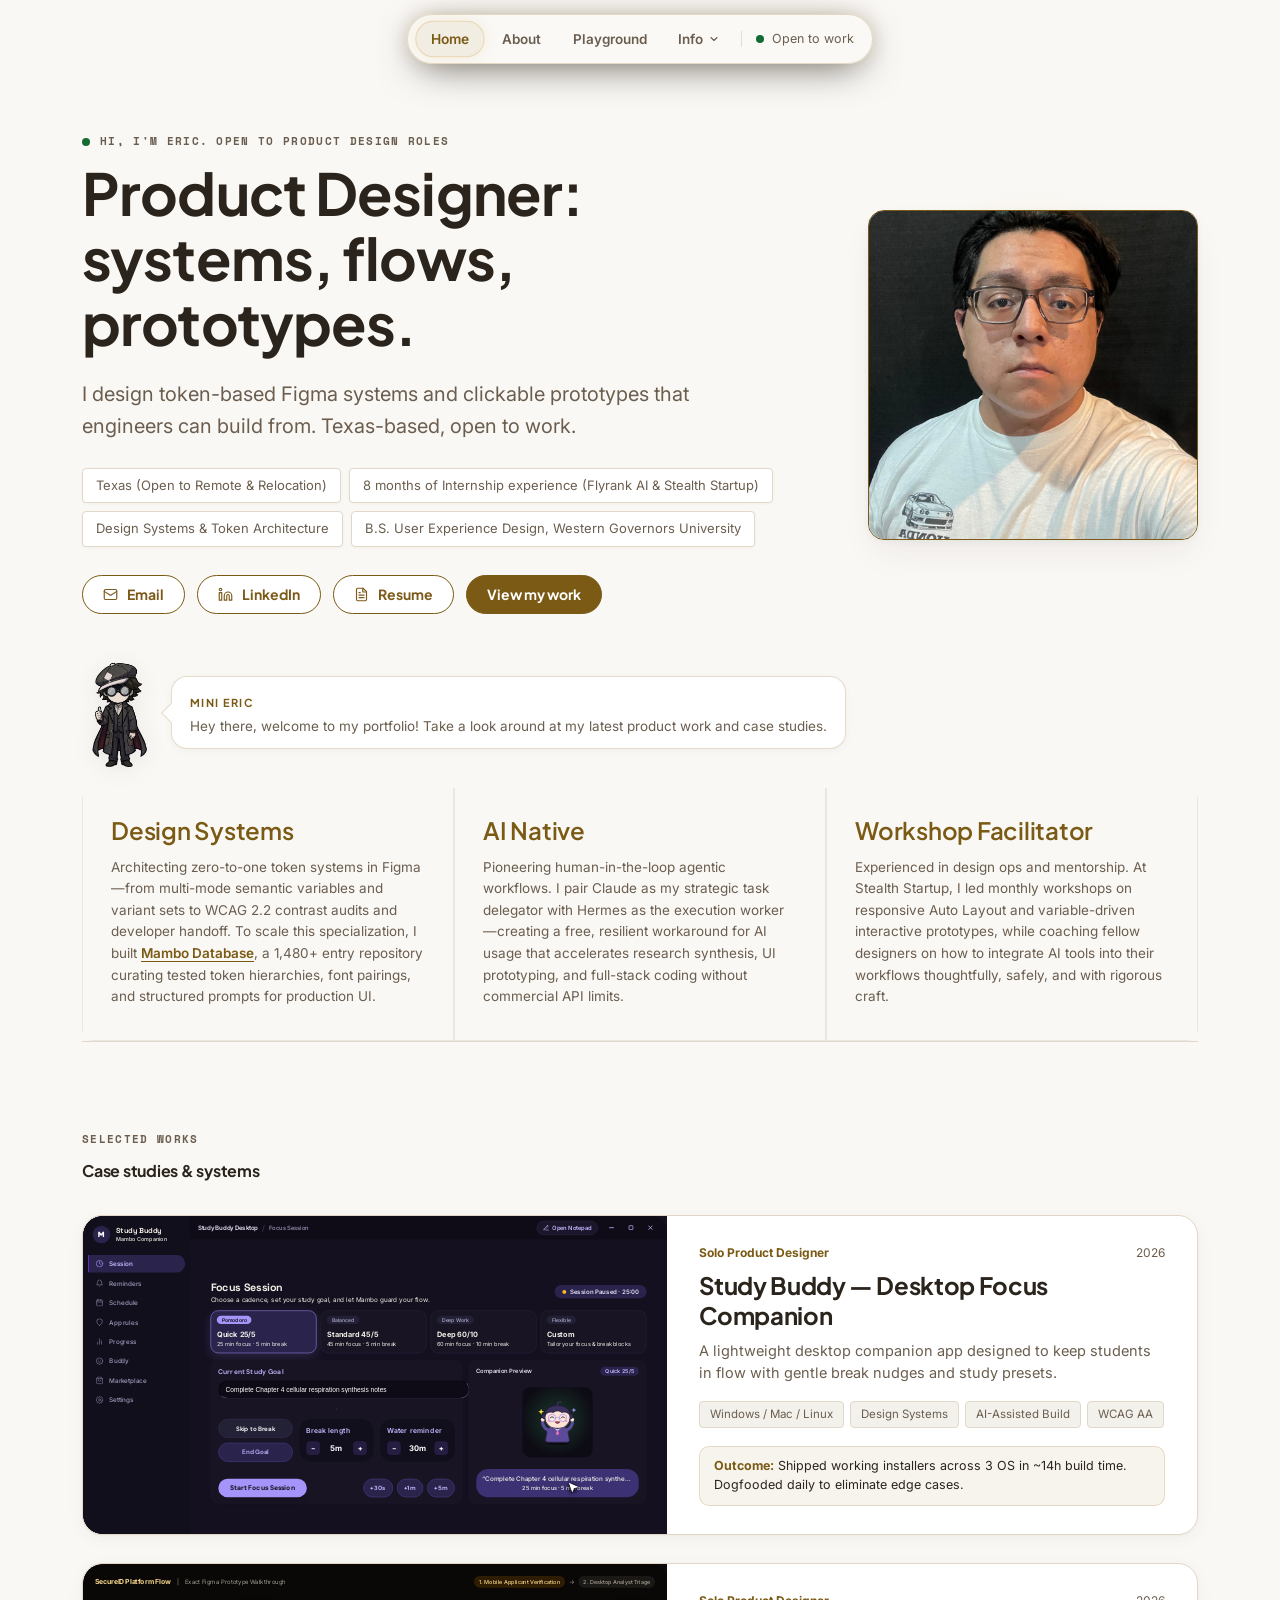
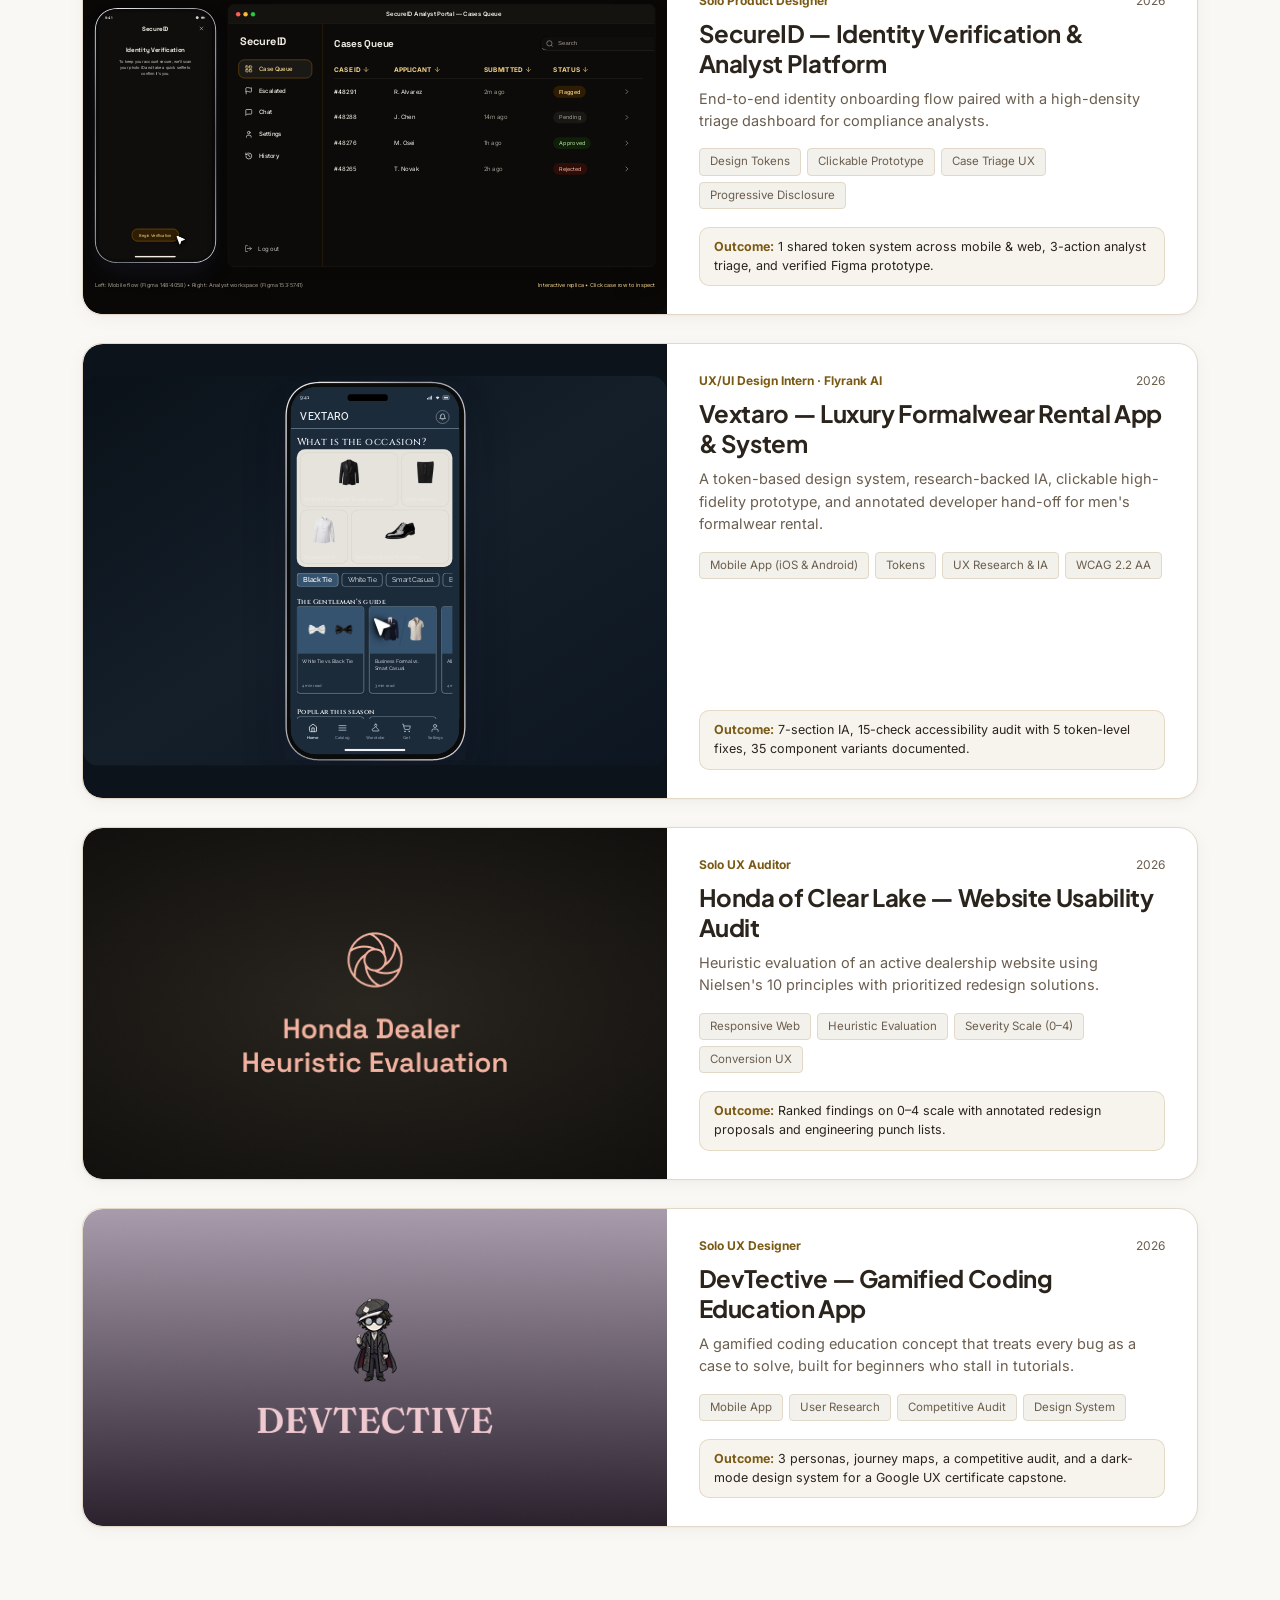
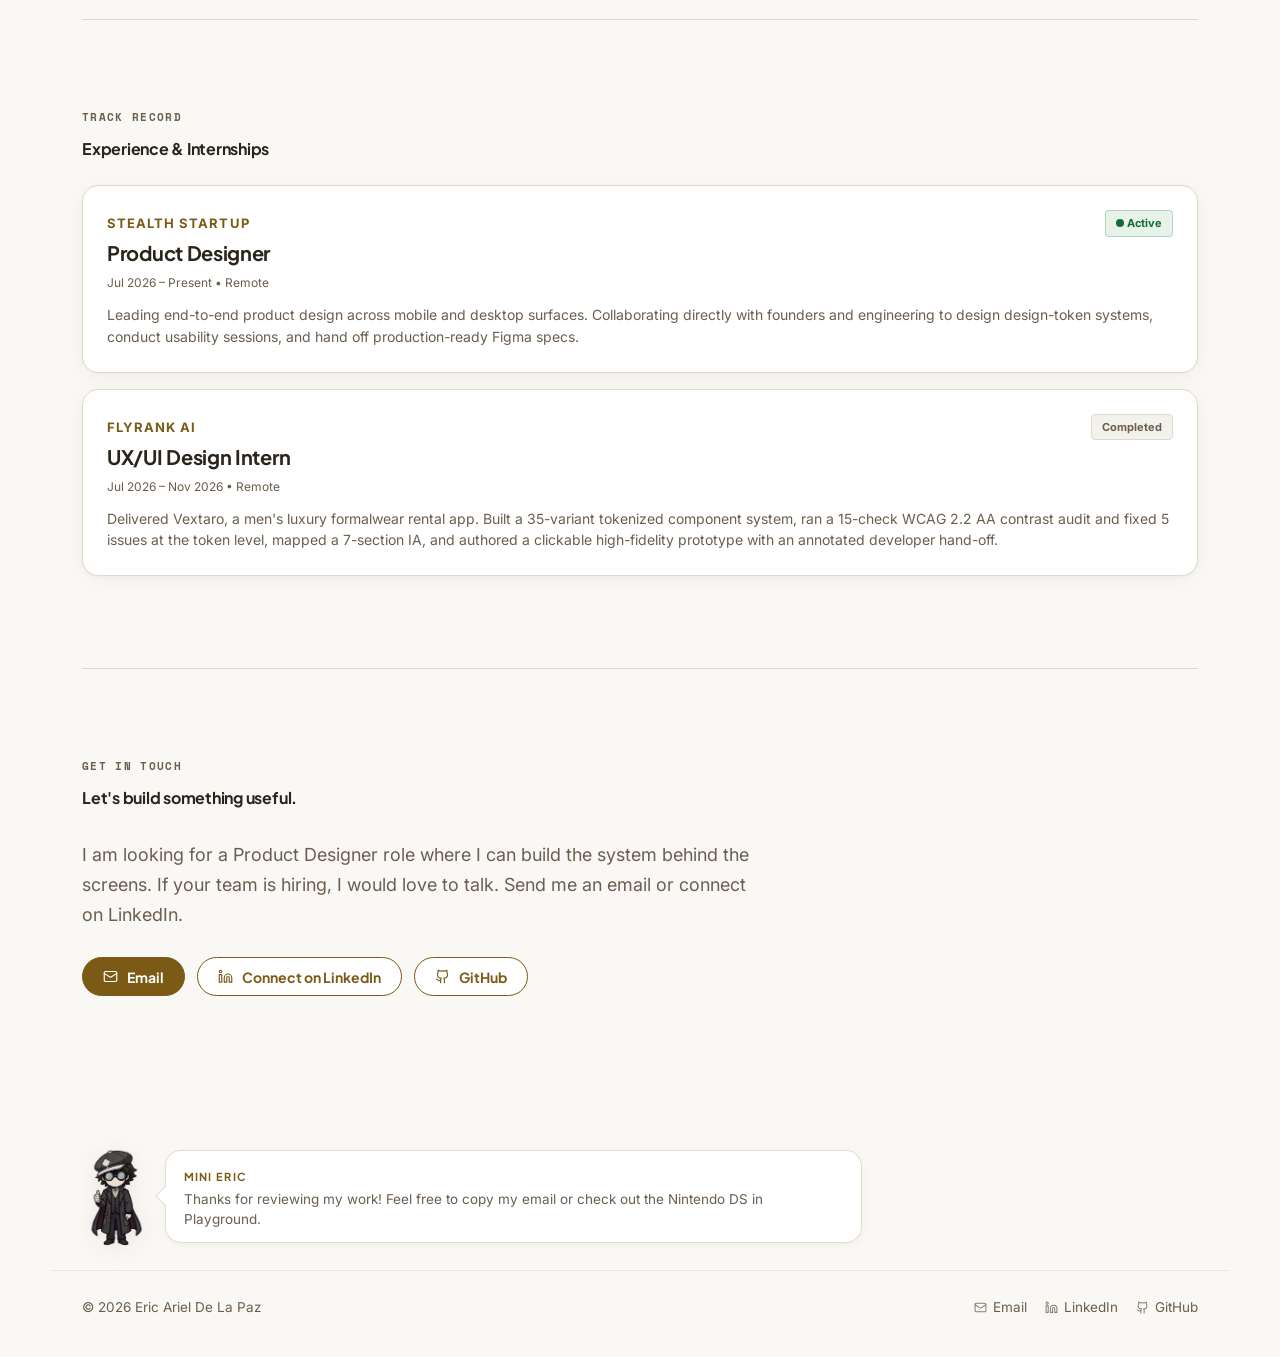
==== commit f79fb913: "Add interview specializations section, link Mambo Database, remove body text from Case studies" ====
--- a/index.html
+++ b/index.html
@@ -7,7 +7,7 @@
   <meta name="description" content="Portfolio of Eric Ariel De La Paz, a Product Designer focused on design systems, token architecture, interaction design, and clickable prototypes.">
   <link rel="icon" type="image/png" href="assets/images/profile.png">
   <link rel="stylesheet" href="assets/css/style.css">
-  <link rel="stylesheet" href="assets/css/scroll.css?v=2.4">
+  <link rel="stylesheet" href="assets/css/scroll.css?v=2.5">
   <link rel="stylesheet" href="assets/css/study-buddy-stageshow.css?v=12.3">
   <link rel="stylesheet" href="assets/css/secureid-stageshow.css?v=1.4">
   <link rel="stylesheet" href="assets/css/vextaro-stageshow.css?v=2.1">
@@ -118,11 +118,19 @@
       </div>
     </aside>
 
-        <ul class="sx-statbar" aria-label="Highlights">
-          <li class="is-text"><b>Design Tokens</b><span>35 component variants in Dark and Light, bound to semantic variables</span></li>
-          <li class="is-text"><b>Clickable Flows</b><span>146 prototype links checked, none missing a destination</span></li>
-          <li class="is-text"><b>WCAG 2.2 AA</b><span>15-check contrast audit, 5 issues fixed at the token level</span></li>
-          <li class="is-text"><b>Engineer Hand-off</b><span>5 annotated screens plus a component index for developers</span></li>
+        <ul class="sx-statbar sx-spec-bar" aria-label="Core Specializations">
+          <li class="is-text">
+            <b>Design Systems</b>
+            <span>Architecting zero-to-one token systems in Figma—from multi-mode semantic variables and variant sets to WCAG 2.2 contrast audits and developer handoff. To scale this specialization, I built <a href="https://ericarieldelapaz.tech/mambo-database/" target="_blank" rel="noopener" class="sx-spec-link">Mambo Database</a>, a 1,480+ entry repository curating tested token hierarchies, font pairings, and structured prompts for production UI.</span>
+          </li>
+          <li class="is-text">
+            <b>AI Native</b>
+            <span>Pioneering human-in-the-loop agentic workflows. I pair Claude as my strategic task delegator with Hermes as the execution worker—creating a free, resilient workaround for AI usage that accelerates research synthesis, UI prototyping, and full-stack coding without commercial API limits.</span>
+          </li>
+          <li class="is-text">
+            <b>Workshop Facilitator</b>
+            <span>Experienced in design ops and mentorship. At Stealth Startup, I led monthly workshops on responsive Auto Layout and variable-driven interactive prototypes, while coaching fellow designers on how to integrate AI tools into their workflows thoughtfully, safely, and with rigorous craft.</span>
+          </li>
         </ul>
       </section>
 
@@ -130,7 +138,6 @@
       <section class="sx-section sx-reveal" id="work">
         <p class="sx-kicker">Selected Works</p>
         <h2 id="work-title">Case studies &amp; systems</h2>
-        <p class="sx-sub">Self-initiated, certificate capstones, and internship projects. Click any project to open the full craft breakdown.</p>
 
         <div class="megan-work-grid">
           <!-- 1. Study Buddy -->
--- a/assets/css/scroll.css
+++ b/assets/css/scroll.css
@@ -2720,7 +2720,7 @@
   color: var(--gold) !important;
 }
 .is-light .sx-portrait img { border-radius: 16px !important; aspect-ratio: 1/1 !important; object-fit: cover !important;
-  border-color: var(--border-strong) !important;
+  border-color: var(--gold) !important;
   box-shadow: var(--shadow-hover) !important;
 }
 .is-light .sx-badges li {
@@ -2807,6 +2807,8 @@
   align-items: center !important;
   gap: 5px !important;
   padding: 7px 13px !important;
+  appearance: none !important;
+  -webkit-appearance: none !important;
   border: none !important;
   border-radius: 999px !important;
   background: transparent !important;
@@ -2814,6 +2816,7 @@
   font-family: 'Inter', -apple-system, BlinkMacSystemFont, 'Segoe UI', Roboto, sans-serif !important;
   font-size: 13.5px !important;
   font-weight: 600 !important;
+  line-height: normal !important;
   cursor: pointer !important;
   transition: background-color 0.18s var(--ease-motion), color 0.18s var(--ease-motion) !important;
 }
@@ -2942,6 +2945,51 @@
   background: var(--gold-bright) !important;
   color: #FFFFFF !important;
 }
+
+/* Keep the Home and Playground overlay borders identical to About. */
+body[data-nav="home"] .info-card,
+body[data-nav="playground"] .info-card {
+  background: #FFFFFF !important;
+  border: 1px solid rgba(26, 24, 20, 0.16) !important;
+  border-radius: 18px !important;
+  box-shadow: var(--shadow-pop) !important;
+  padding: 22px !important;
+}
+body[data-nav="home"] .info-header,
+body[data-nav="playground"] .info-header {
+  border-bottom-color: rgba(26, 24, 20, 0.08) !important;
+}
+body[data-nav="home"] .info-btn,
+body[data-nav="playground"] .info-btn {
+  border-color: rgba(26, 24, 20, 0.16) !important;
+}
+body[data-nav="home"] .info-btn:hover,
+body[data-nav="playground"] .info-btn:hover {
+  border-color: #997324 !important;
+}
+body[data-nav="home"] .info-btn-primary,
+body[data-nav="playground"] .info-btn-primary {
+  background: var(--gold) !important;
+  border-color: var(--gold) !important;
+}
+body[data-nav="home"] .info-btn-primary:hover,
+body[data-nav="playground"] .info-btn-primary:hover {
+  background: var(--gold-bright) !important;
+  border-color: var(--gold-bright) !important;
+}
+
+/* Case-study actions share the same neutral overlay frame; only controls use the study accent. */
+.sx-case .info-btn:hover {
+  border-color: var(--accent) !important;
+}
+.sx-case .info-btn-primary {
+  background: var(--accent) !important;
+  border-color: var(--accent) !important;
+}
+.sx-case .info-btn-primary:hover {
+  background: var(--accent) !important;
+  border-color: var(--accent) !important;
+}
 .info-btn-copy .copy-toast {
   position: absolute !important;
   inset: 0 !important;
@@ -4395,3 +4443,59 @@
   .sx-nav a, .sx-nav a.sx-nav-link { padding: 7px 6px !important; font-size: 12.5px !important; }
   .sx-nav-info-btn { padding: 7px 6px !important; font-size: 12.5px !important; }
 }
+
+/* ------------------------------------------------------------
+   Specializations Bar (3-column layout)
+   ------------------------------------------------------------ */
+.sx-statbar.sx-spec-bar {
+  grid-template-columns: repeat(3, minmax(0, 1fr)) !important;
+}
+.sx-statbar.sx-spec-bar li {
+  display: flex !important;
+  flex-direction: column !important;
+  padding: 28px 28px 32px !important;
+}
+.sx-statbar.sx-spec-bar li:nth-child(n) {
+  border-top: 0 !important;
+}
+.sx-statbar.sx-spec-bar li + li {
+  border-left: 1px solid var(--border-soft) !important;
+}
+.sx-statbar.sx-spec-bar li.is-text b {
+  font-size: clamp(20px, 1.9vw, 24px) !important;
+  line-height: 1.2 !important;
+  margin-bottom: 12px !important;
+  color: var(--gold) !important;
+  letter-spacing: -0.01em !important;
+}
+.sx-statbar.sx-spec-bar li.is-text span {
+  font-size: 13.5px !important;
+  line-height: 1.6 !important;
+  color: var(--text-dim) !important;
+  max-width: none !important;
+  margin-top: 0 !important;
+}
+.sx-statbar.sx-spec-bar .sx-spec-link {
+  color: var(--gold) !important;
+  font-weight: 600 !important;
+  text-decoration: underline !important;
+  text-underline-offset: 3px !important;
+  transition: color 0.18s ease, text-decoration-color 0.18s ease !important;
+}
+.sx-statbar.sx-spec-bar .sx-spec-link:hover {
+  color: var(--gold-bright) !important;
+  text-decoration-color: var(--gold-bright) !important;
+}
+
+@media (max-width: 900px) {
+  .sx-statbar.sx-spec-bar {
+    grid-template-columns: 1fr !important;
+  }
+  .sx-statbar.sx-spec-bar li:nth-child(n) {
+    border-left: 0 !important;
+  }
+  .sx-statbar.sx-spec-bar li + li {
+    border-top: 1px solid var(--border-soft) !important;
+  }
+}
+
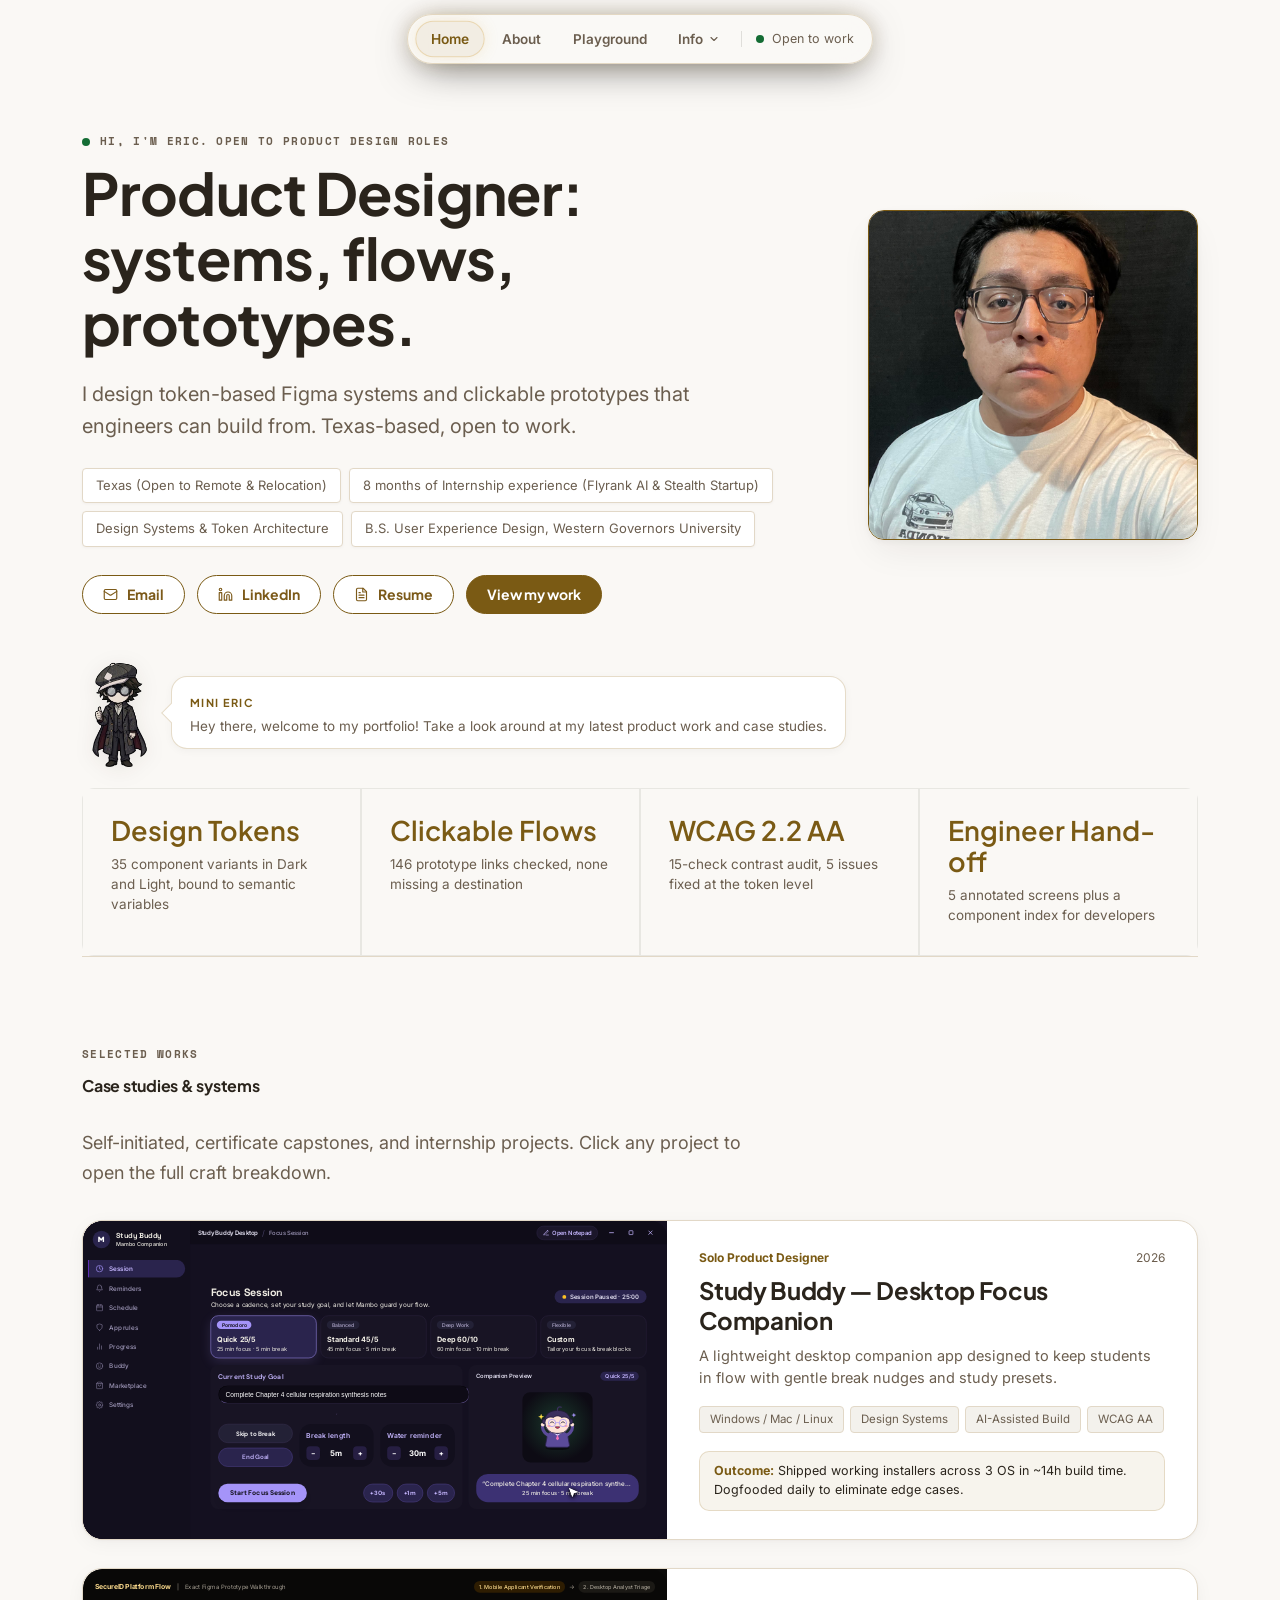
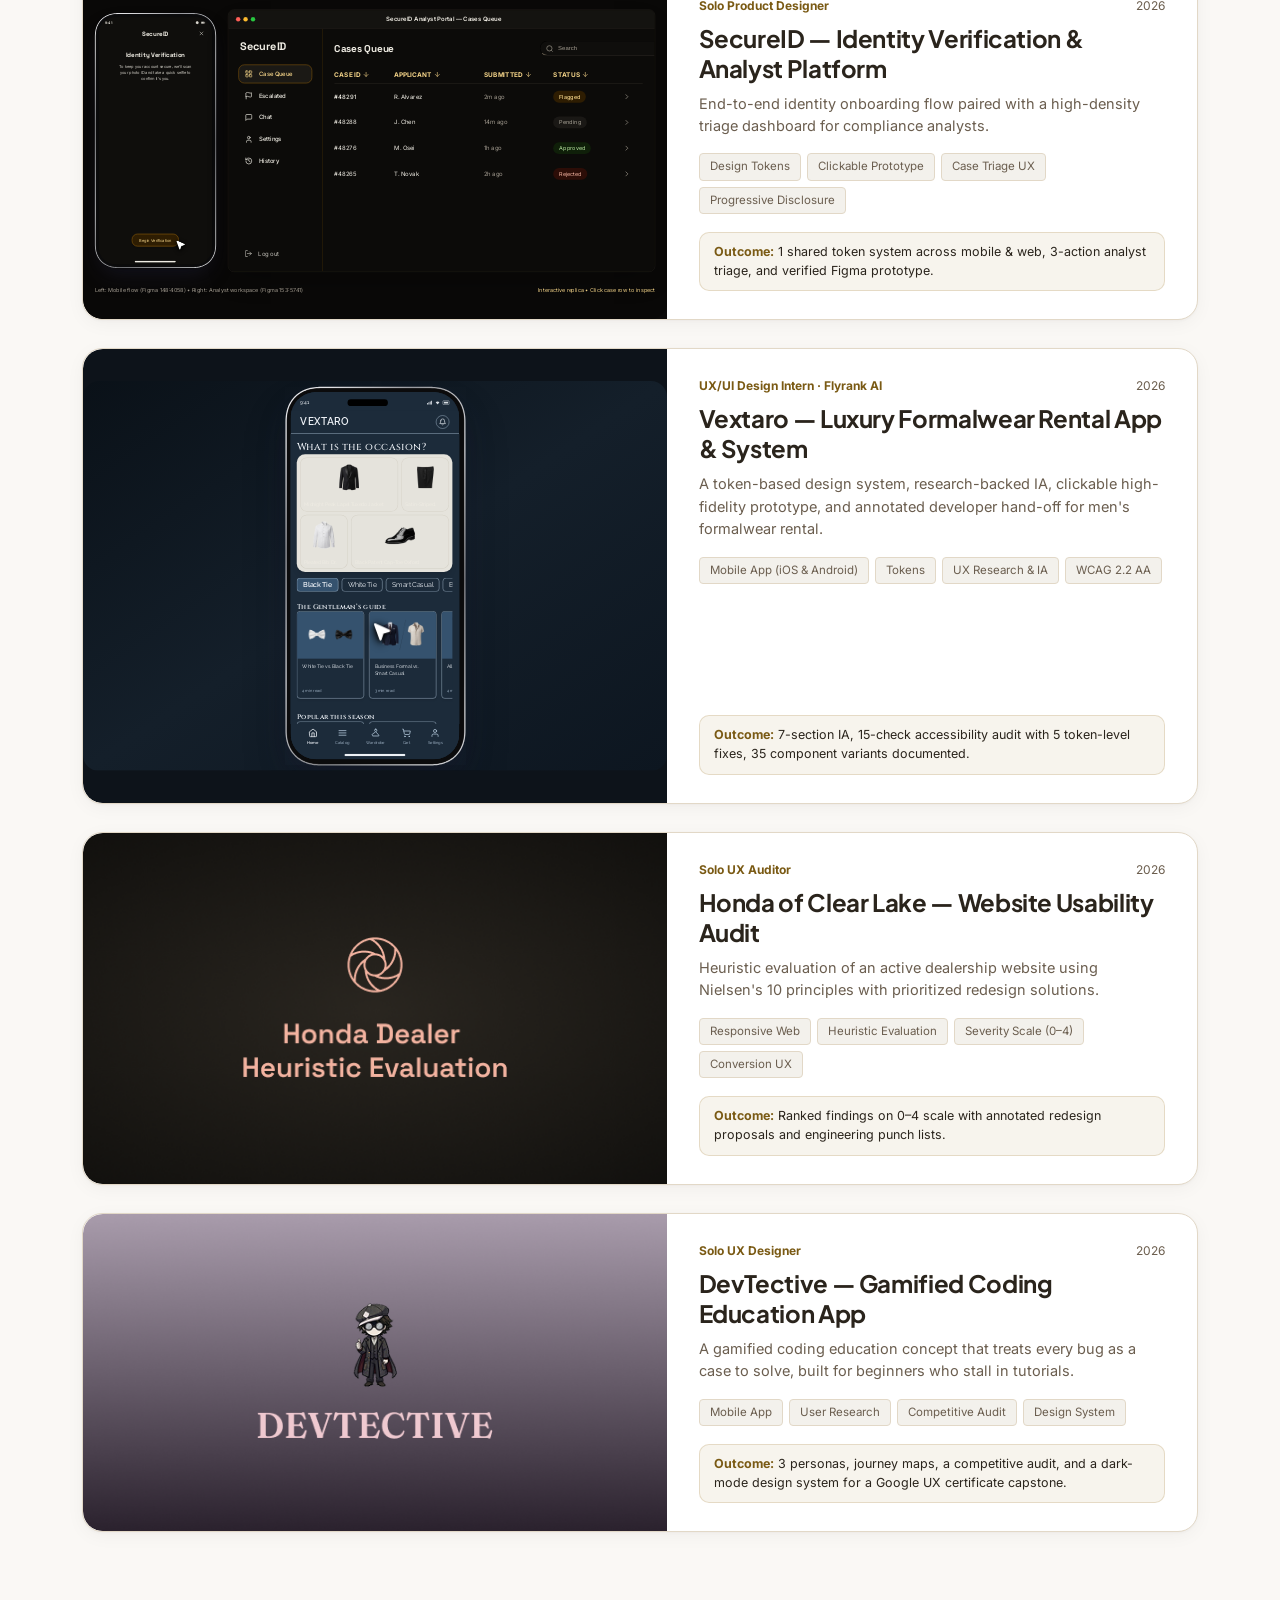
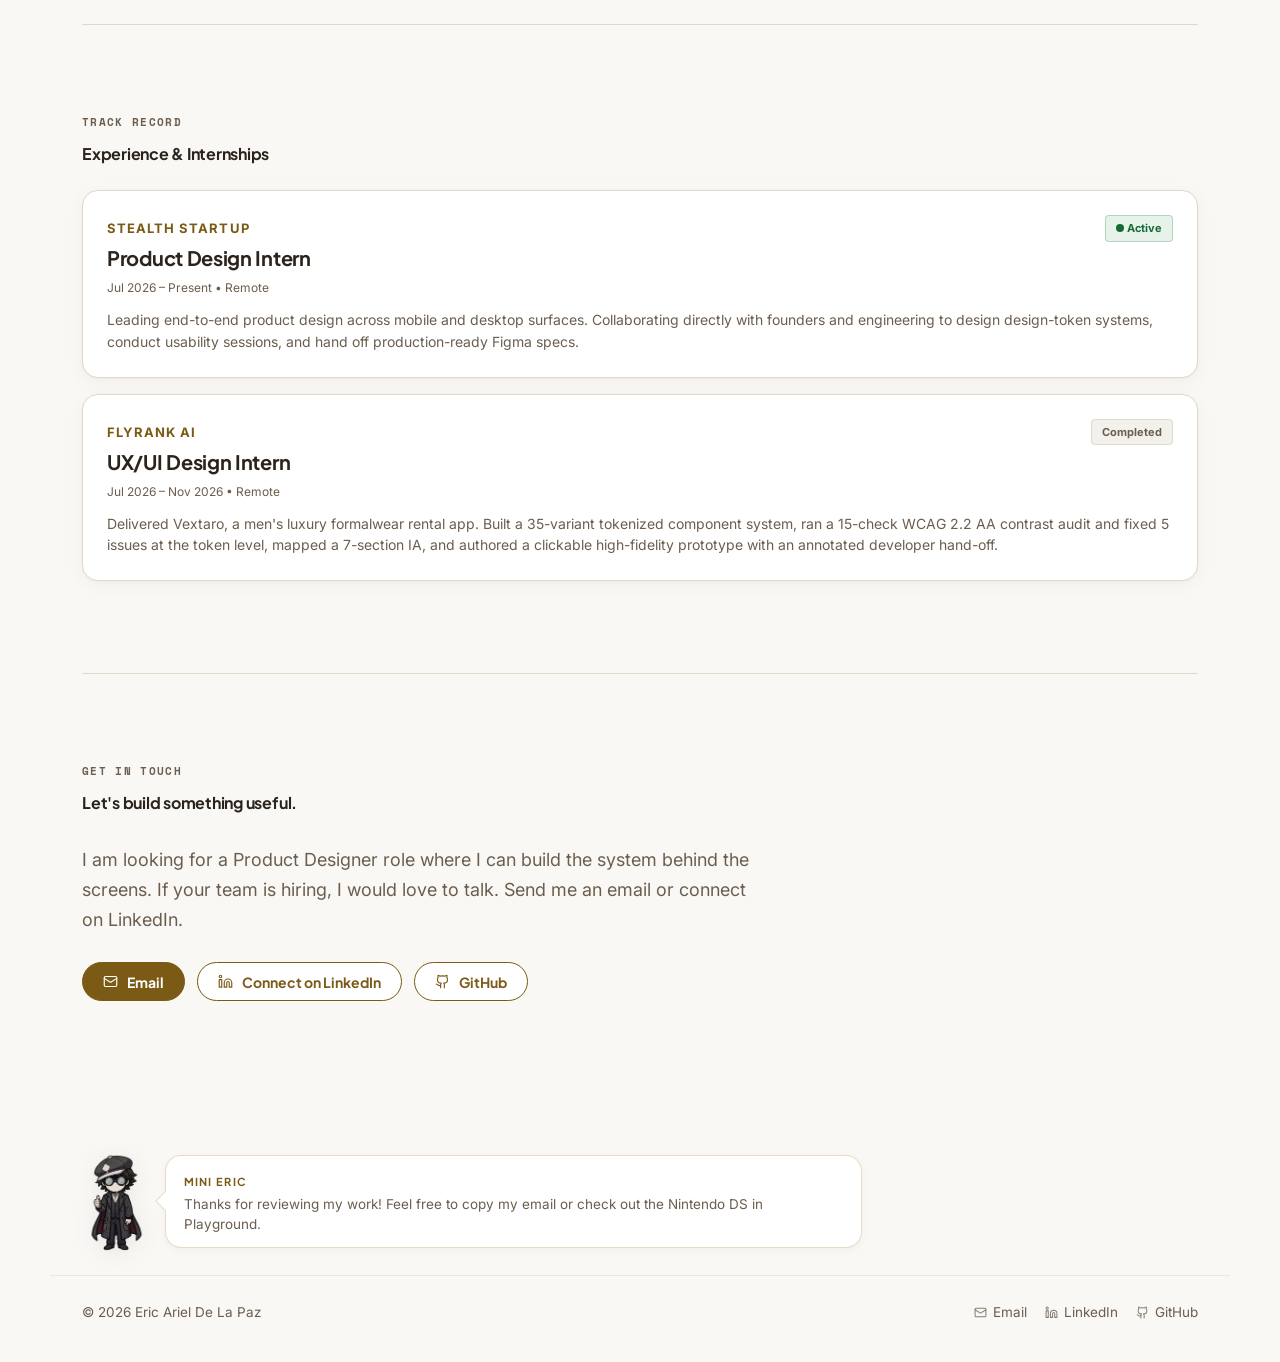
==== commit 6e69fac6: "Role specification" ====
--- a/index.html
+++ b/index.html
@@ -7,7 +7,7 @@
   <meta name="description" content="Portfolio of Eric Ariel De La Paz, a Product Designer focused on design systems, token architecture, interaction design, and clickable prototypes.">
   <link rel="icon" type="image/png" href="assets/images/profile.png">
   <link rel="stylesheet" href="assets/css/style.css">
-  <link rel="stylesheet" href="assets/css/scroll.css?v=2.5">
+  <link rel="stylesheet" href="assets/css/scroll.css?v=2.4">
   <link rel="stylesheet" href="assets/css/study-buddy-stageshow.css?v=12.3">
   <link rel="stylesheet" href="assets/css/secureid-stageshow.css?v=1.4">
   <link rel="stylesheet" href="assets/css/vextaro-stageshow.css?v=2.1">
@@ -118,19 +118,11 @@
       </div>
     </aside>
 
-        <ul class="sx-statbar sx-spec-bar" aria-label="Core Specializations">
-          <li class="is-text">
-            <b>Design Systems</b>
-            <span>Architecting zero-to-one token systems in Figma—from multi-mode semantic variables and variant sets to WCAG 2.2 contrast audits and developer handoff. To scale this specialization, I built <a href="https://ericarieldelapaz.tech/mambo-database/" target="_blank" rel="noopener" class="sx-spec-link">Mambo Database</a>, a 1,480+ entry repository curating tested token hierarchies, font pairings, and structured prompts for production UI.</span>
-          </li>
-          <li class="is-text">
-            <b>AI Native</b>
-            <span>Pioneering human-in-the-loop agentic workflows. I pair Claude as my strategic task delegator with Hermes as the execution worker—creating a free, resilient workaround for AI usage that accelerates research synthesis, UI prototyping, and full-stack coding without commercial API limits.</span>
-          </li>
-          <li class="is-text">
-            <b>Workshop Facilitator</b>
-            <span>Experienced in design ops and mentorship. At Stealth Startup, I led monthly workshops on responsive Auto Layout and variable-driven interactive prototypes, while coaching fellow designers on how to integrate AI tools into their workflows thoughtfully, safely, and with rigorous craft.</span>
-          </li>
+        <ul class="sx-statbar" aria-label="Highlights">
+          <li class="is-text"><b>Design Tokens</b><span>35 component variants in Dark and Light, bound to semantic variables</span></li>
+          <li class="is-text"><b>Clickable Flows</b><span>146 prototype links checked, none missing a destination</span></li>
+          <li class="is-text"><b>WCAG 2.2 AA</b><span>15-check contrast audit, 5 issues fixed at the token level</span></li>
+          <li class="is-text"><b>Engineer Hand-off</b><span>5 annotated screens plus a component index for developers</span></li>
         </ul>
       </section>
 
@@ -138,6 +130,7 @@
       <section class="sx-section sx-reveal" id="work">
         <p class="sx-kicker">Selected Works</p>
         <h2 id="work-title">Case studies &amp; systems</h2>
+        <p class="sx-sub">Self-initiated, certificate capstones, and internship projects. Click any project to open the full craft breakdown.</p>
 
         <div class="megan-work-grid">
           <!-- 1. Study Buddy -->
@@ -273,7 +266,7 @@
             <div class="exp-header">
               <div>
                 <span class="exp-company">Stealth Startup</span>
-                <h3 class="exp-role">Product Designer</h3>
+                <h3 class="exp-role">Product Design Intern</h3>
               </div>
               <span class="exp-badge active"><i class="sx-dot"></i> Active</span>
             </div>
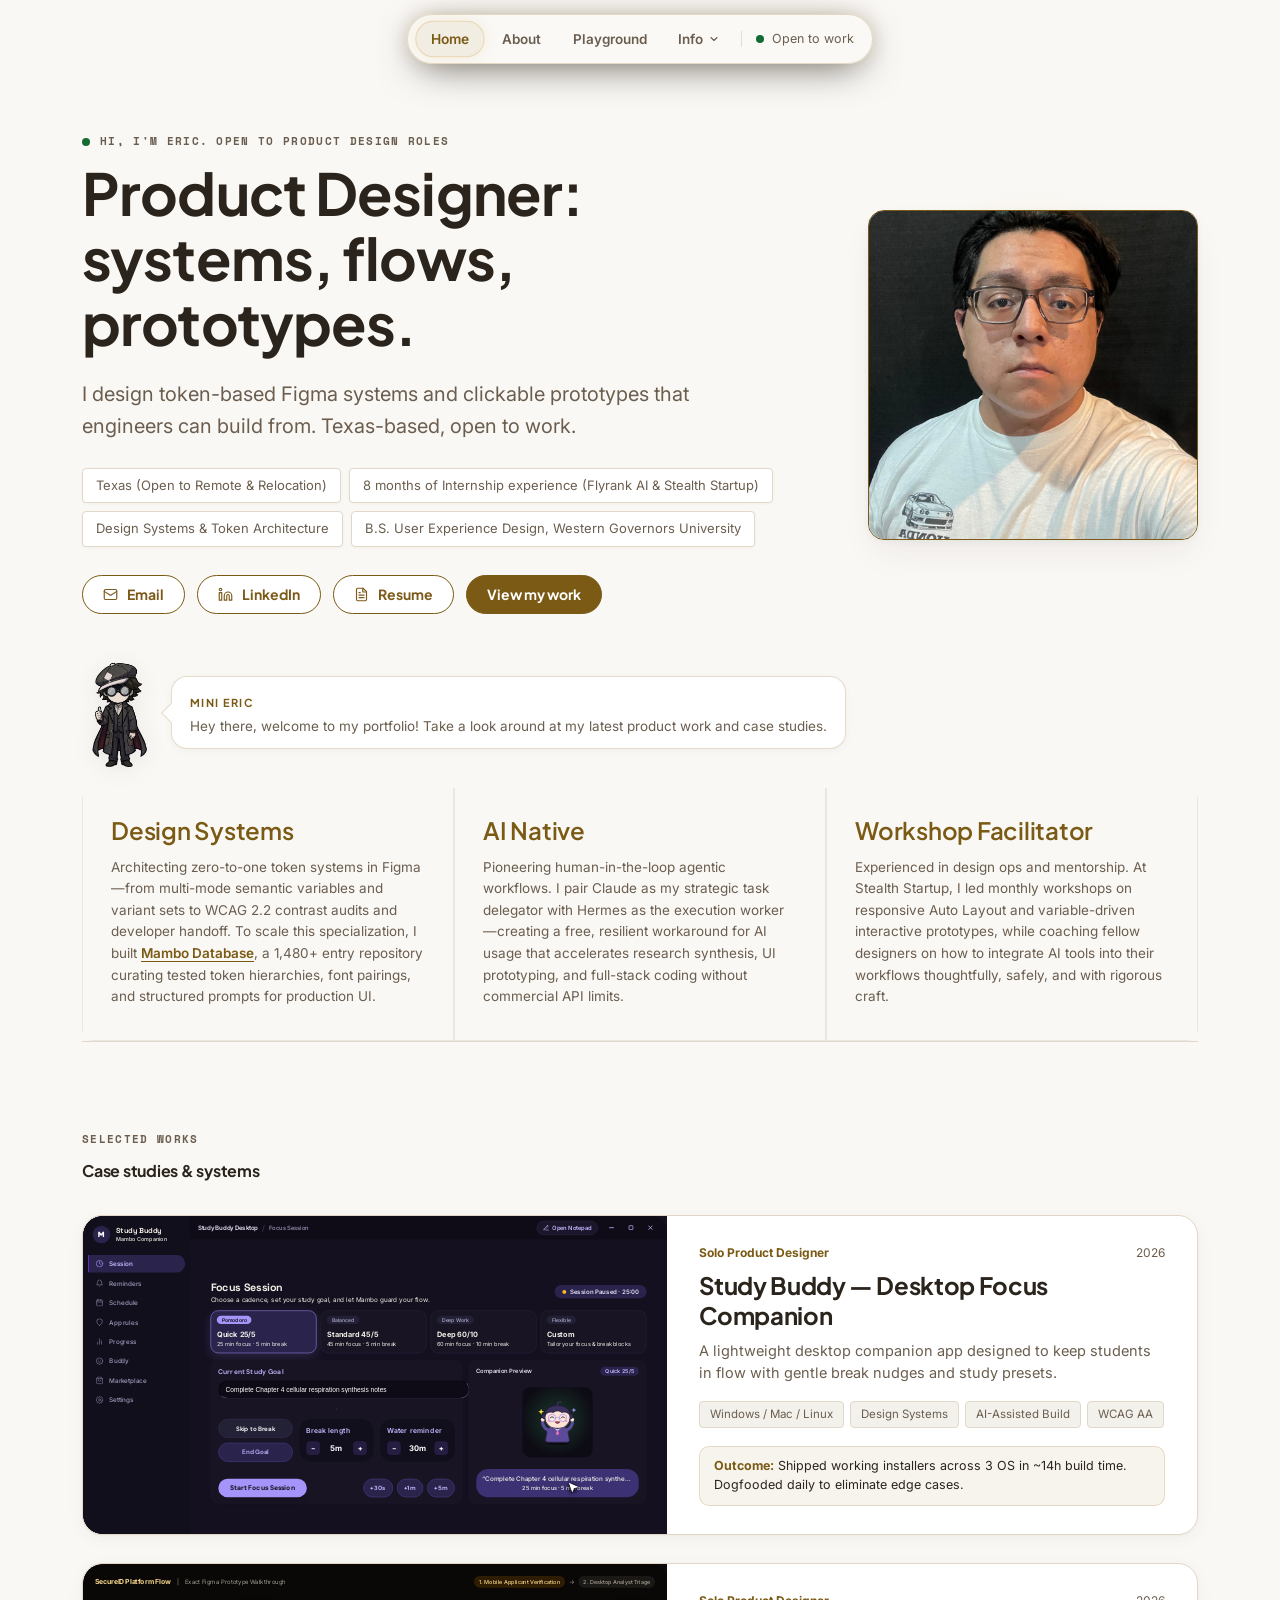
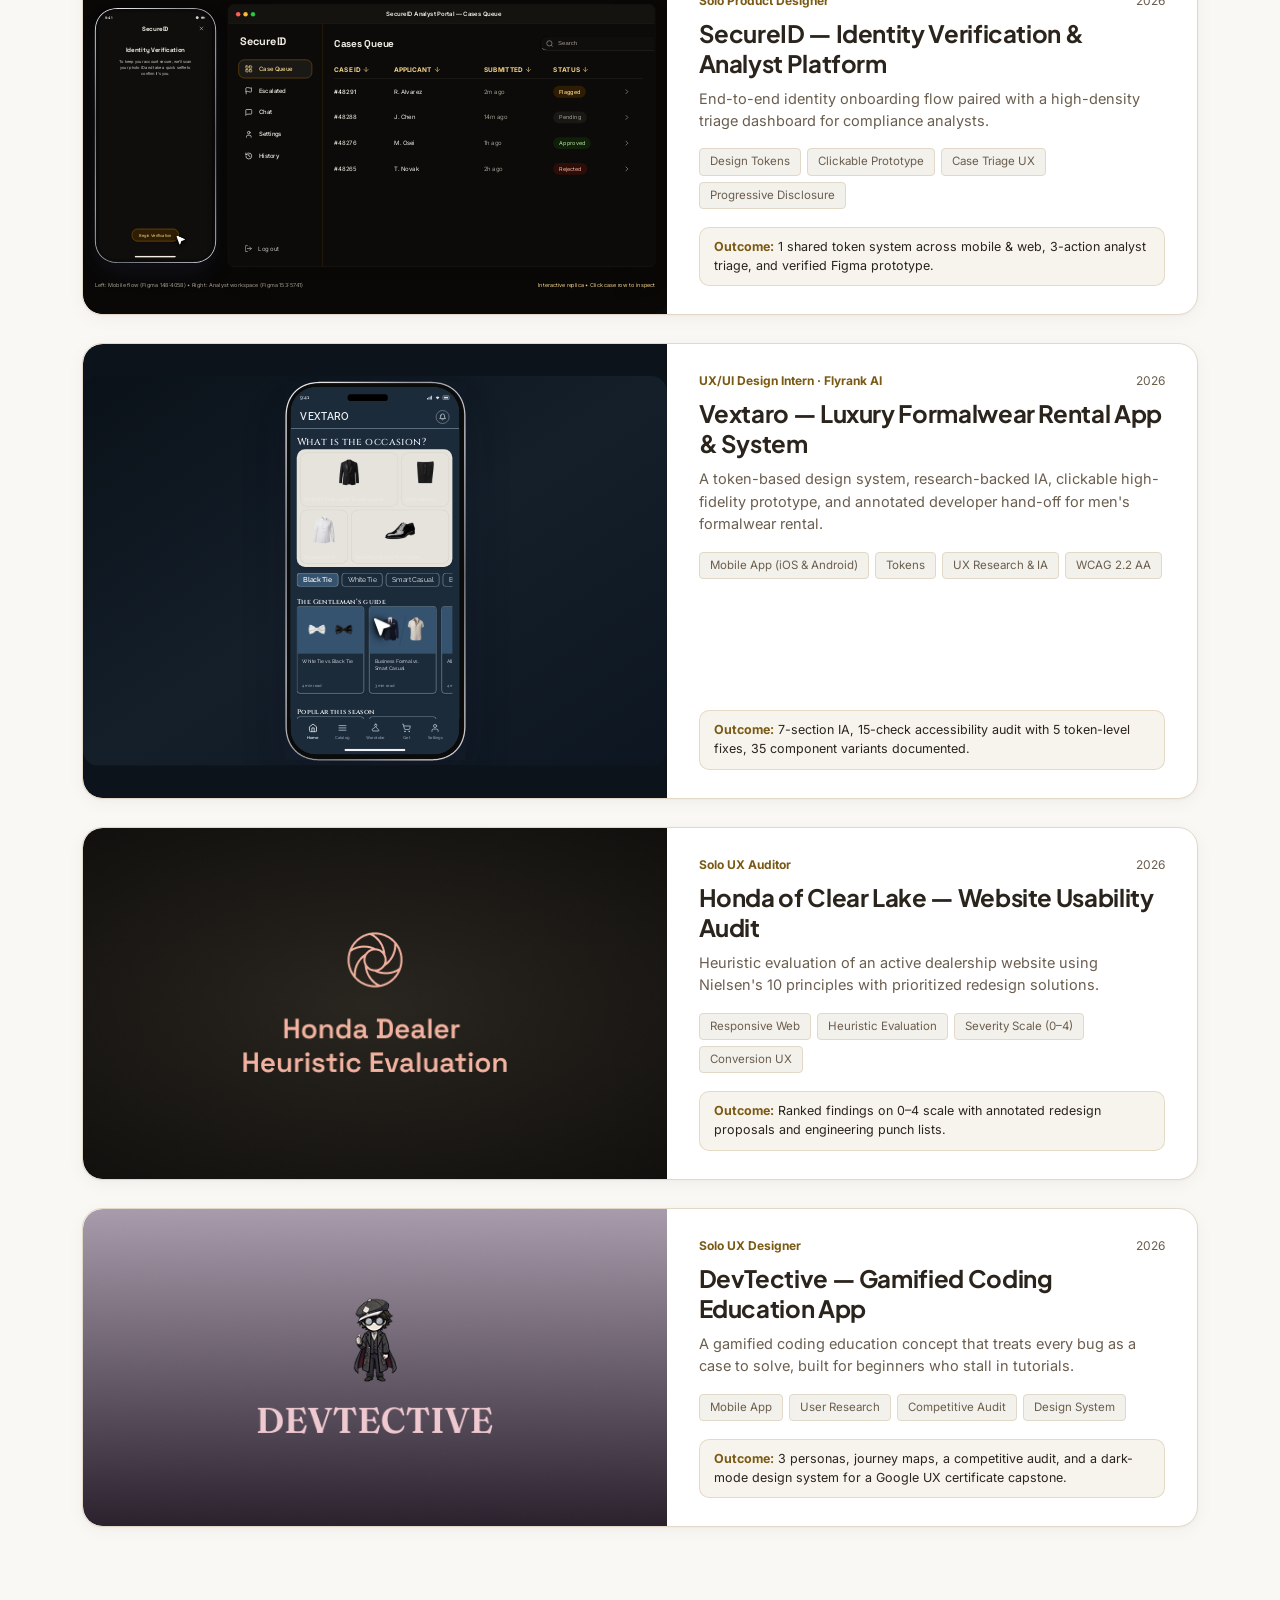
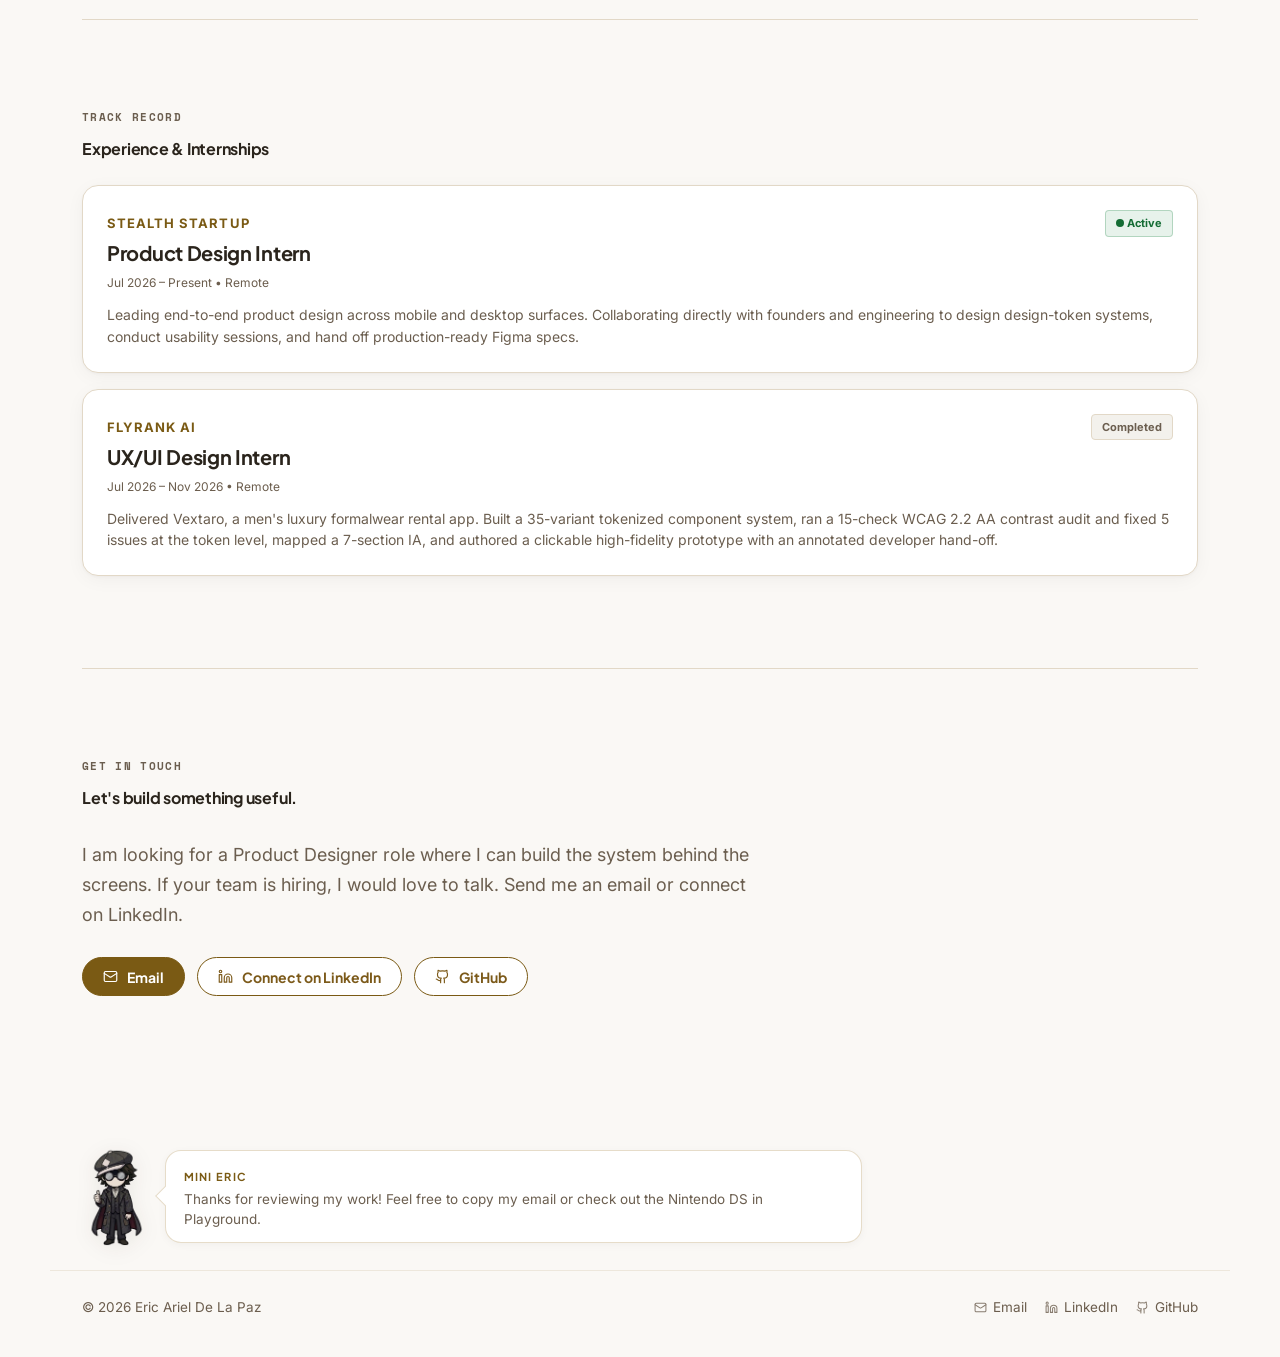
==== commit 3bde322b: "Merge branch 'main' of https://github.com/EricArielDeLaPaz/EricArielDeLaPaz.github.io" ====
--- a/index.html
+++ b/index.html
@@ -7,7 +7,7 @@
   <meta name="description" content="Portfolio of Eric Ariel De La Paz, a Product Designer focused on design systems, token architecture, interaction design, and clickable prototypes.">
   <link rel="icon" type="image/png" href="assets/images/profile.png">
   <link rel="stylesheet" href="assets/css/style.css">
-  <link rel="stylesheet" href="assets/css/scroll.css?v=2.4">
+  <link rel="stylesheet" href="assets/css/scroll.css?v=2.5">
   <link rel="stylesheet" href="assets/css/study-buddy-stageshow.css?v=12.3">
   <link rel="stylesheet" href="assets/css/secureid-stageshow.css?v=1.4">
   <link rel="stylesheet" href="assets/css/vextaro-stageshow.css?v=2.1">
@@ -118,11 +118,19 @@
       </div>
     </aside>
 
-        <ul class="sx-statbar" aria-label="Highlights">
-          <li class="is-text"><b>Design Tokens</b><span>35 component variants in Dark and Light, bound to semantic variables</span></li>
-          <li class="is-text"><b>Clickable Flows</b><span>146 prototype links checked, none missing a destination</span></li>
-          <li class="is-text"><b>WCAG 2.2 AA</b><span>15-check contrast audit, 5 issues fixed at the token level</span></li>
-          <li class="is-text"><b>Engineer Hand-off</b><span>5 annotated screens plus a component index for developers</span></li>
+        <ul class="sx-statbar sx-spec-bar" aria-label="Core Specializations">
+          <li class="is-text">
+            <b>Design Systems</b>
+            <span>Architecting zero-to-one token systems in Figma—from multi-mode semantic variables and variant sets to WCAG 2.2 contrast audits and developer handoff. To scale this specialization, I built <a href="https://ericarieldelapaz.tech/mambo-database/" target="_blank" rel="noopener" class="sx-spec-link">Mambo Database</a>, a 1,480+ entry repository curating tested token hierarchies, font pairings, and structured prompts for production UI.</span>
+          </li>
+          <li class="is-text">
+            <b>AI Native</b>
+            <span>Pioneering human-in-the-loop agentic workflows. I pair Claude as my strategic task delegator with Hermes as the execution worker—creating a free, resilient workaround for AI usage that accelerates research synthesis, UI prototyping, and full-stack coding without commercial API limits.</span>
+          </li>
+          <li class="is-text">
+            <b>Workshop Facilitator</b>
+            <span>Experienced in design ops and mentorship. At Stealth Startup, I led monthly workshops on responsive Auto Layout and variable-driven interactive prototypes, while coaching fellow designers on how to integrate AI tools into their workflows thoughtfully, safely, and with rigorous craft.</span>
+          </li>
         </ul>
       </section>
 
@@ -130,7 +138,6 @@
       <section class="sx-section sx-reveal" id="work">
         <p class="sx-kicker">Selected Works</p>
         <h2 id="work-title">Case studies &amp; systems</h2>
-        <p class="sx-sub">Self-initiated, certificate capstones, and internship projects. Click any project to open the full craft breakdown.</p>
 
         <div class="megan-work-grid">
           <!-- 1. Study Buddy -->
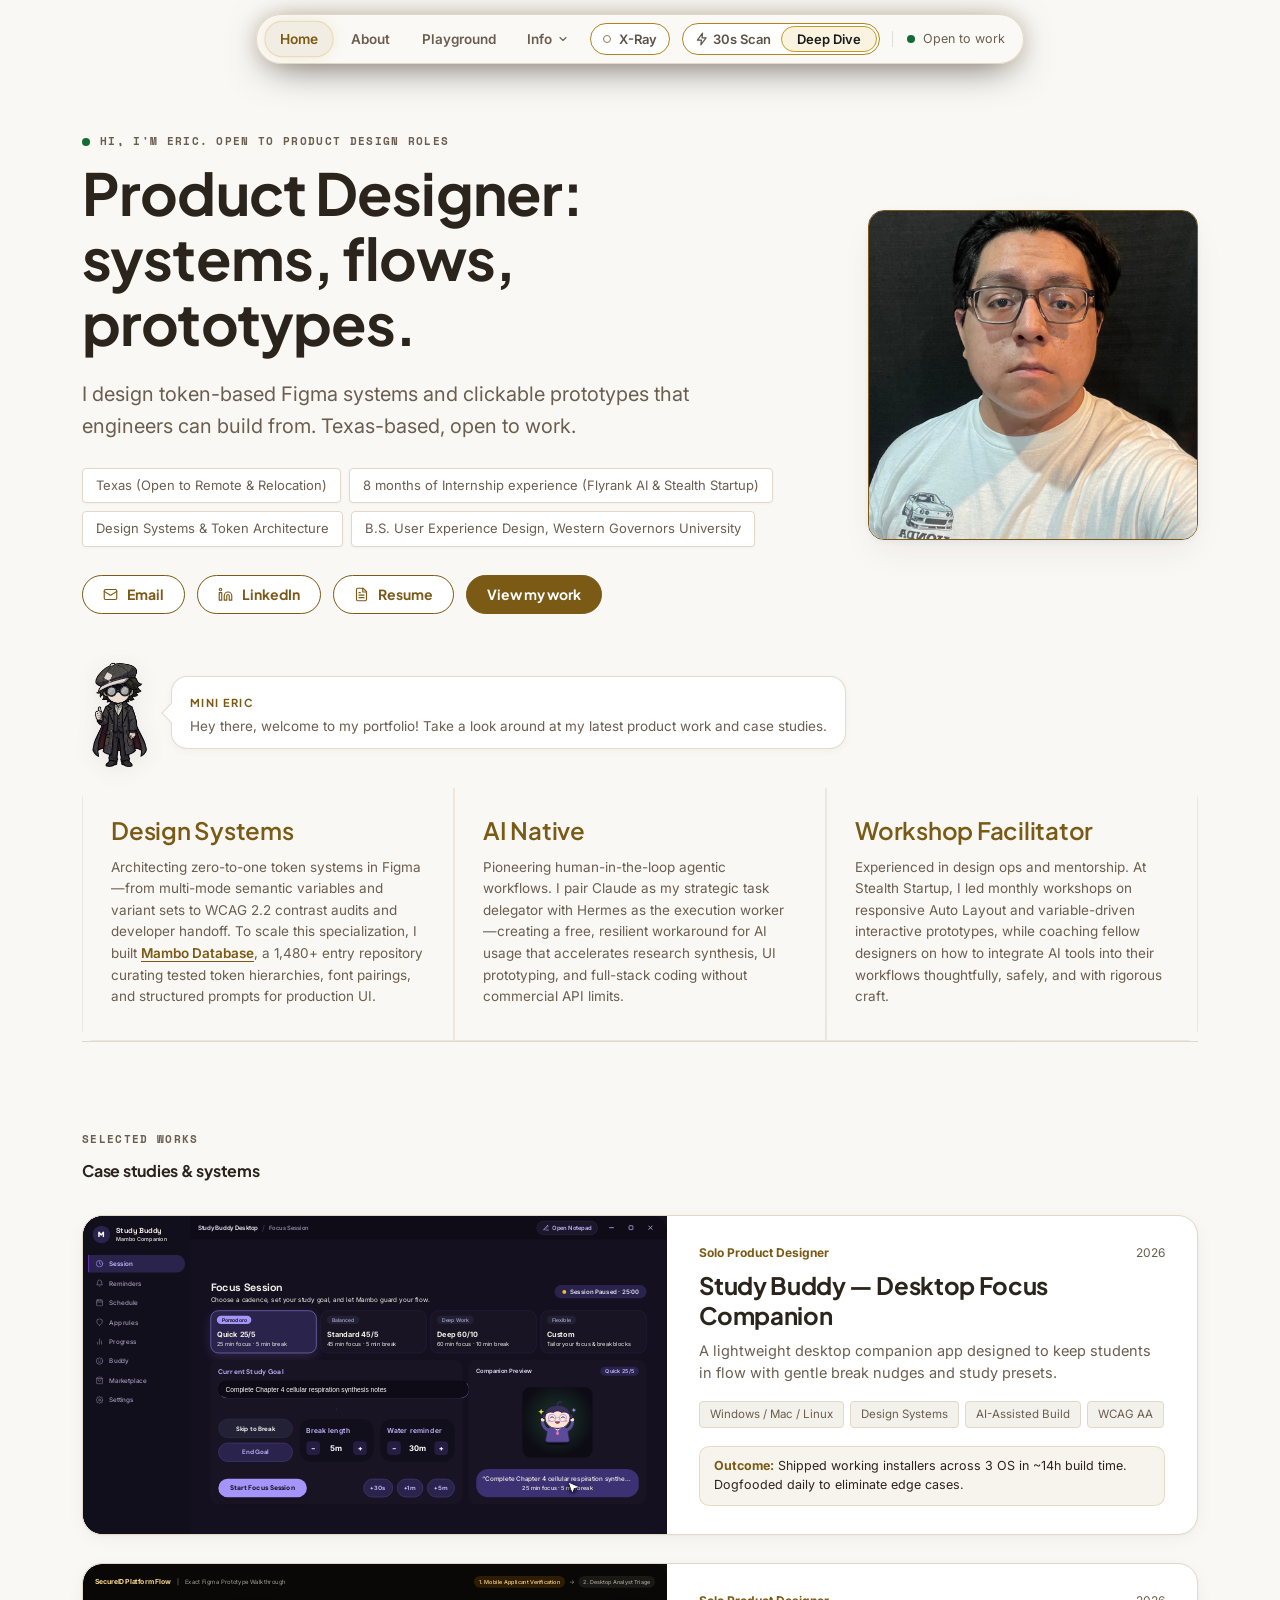
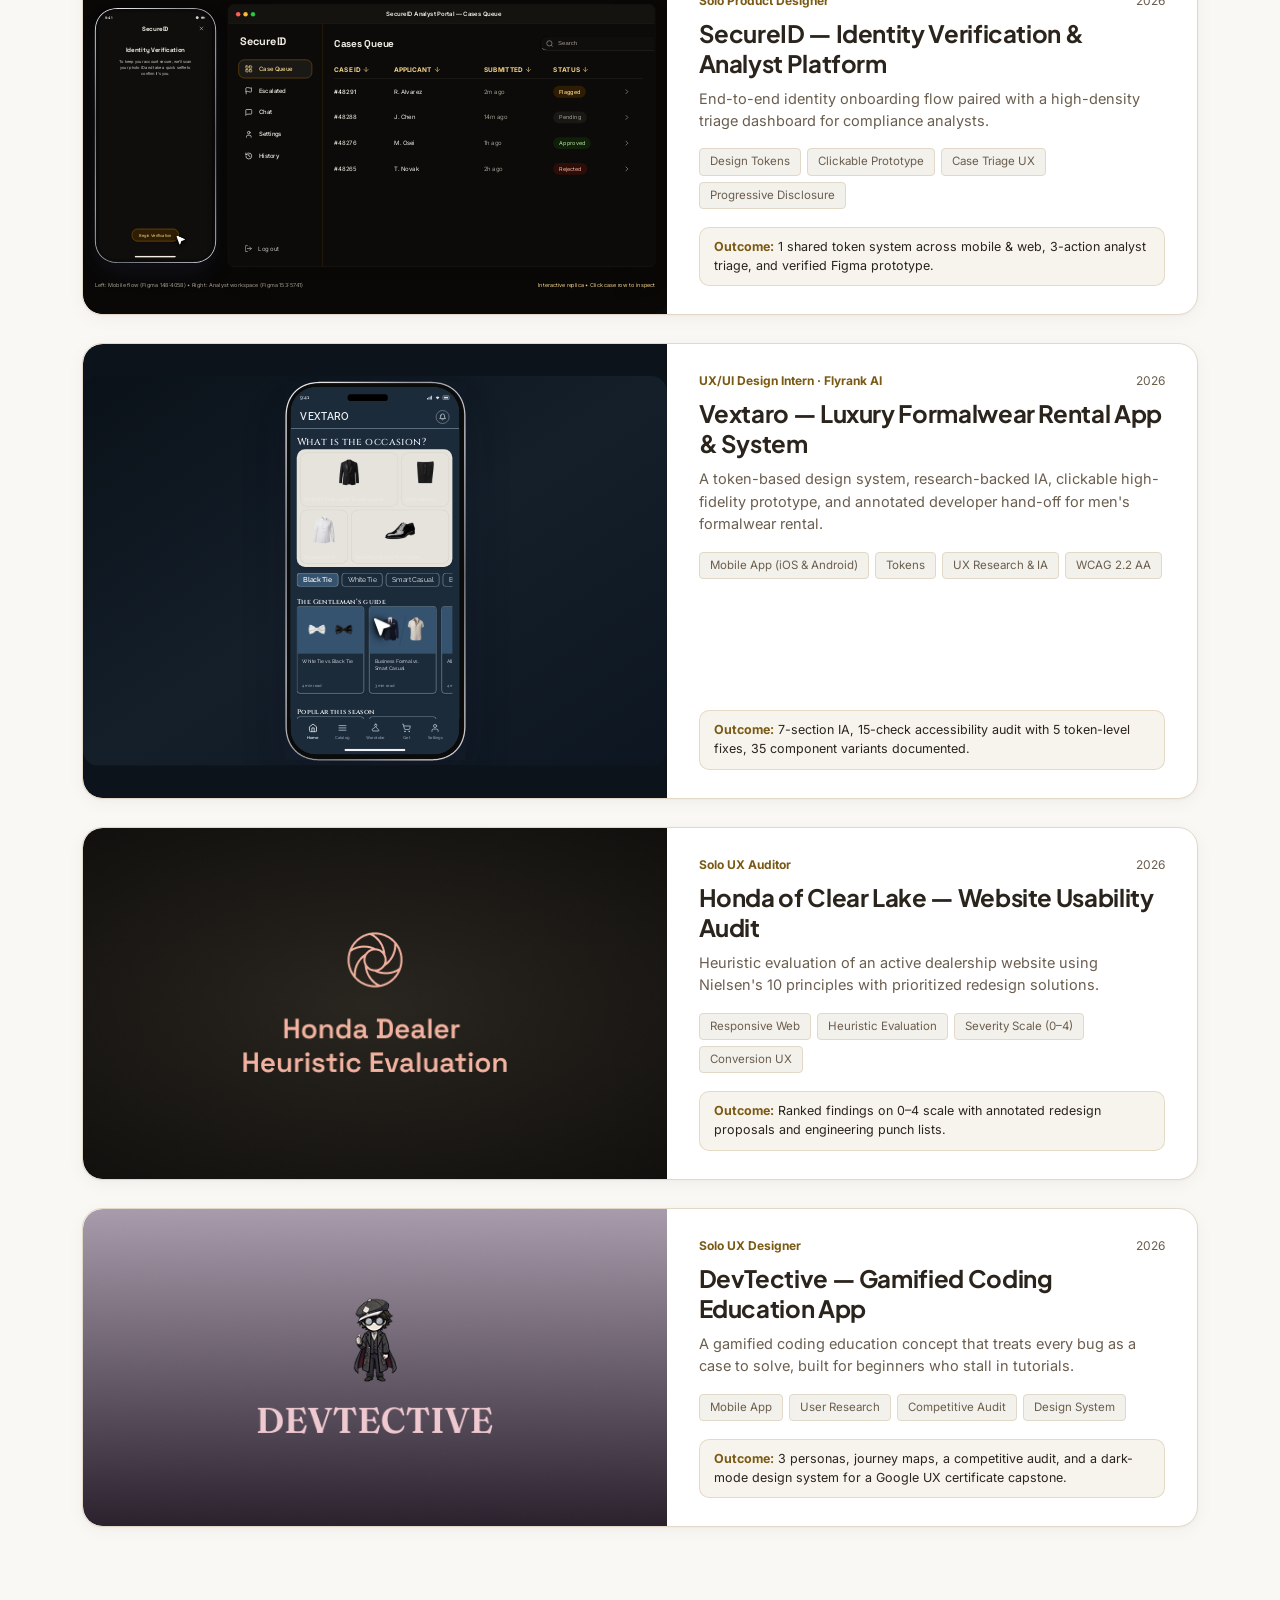
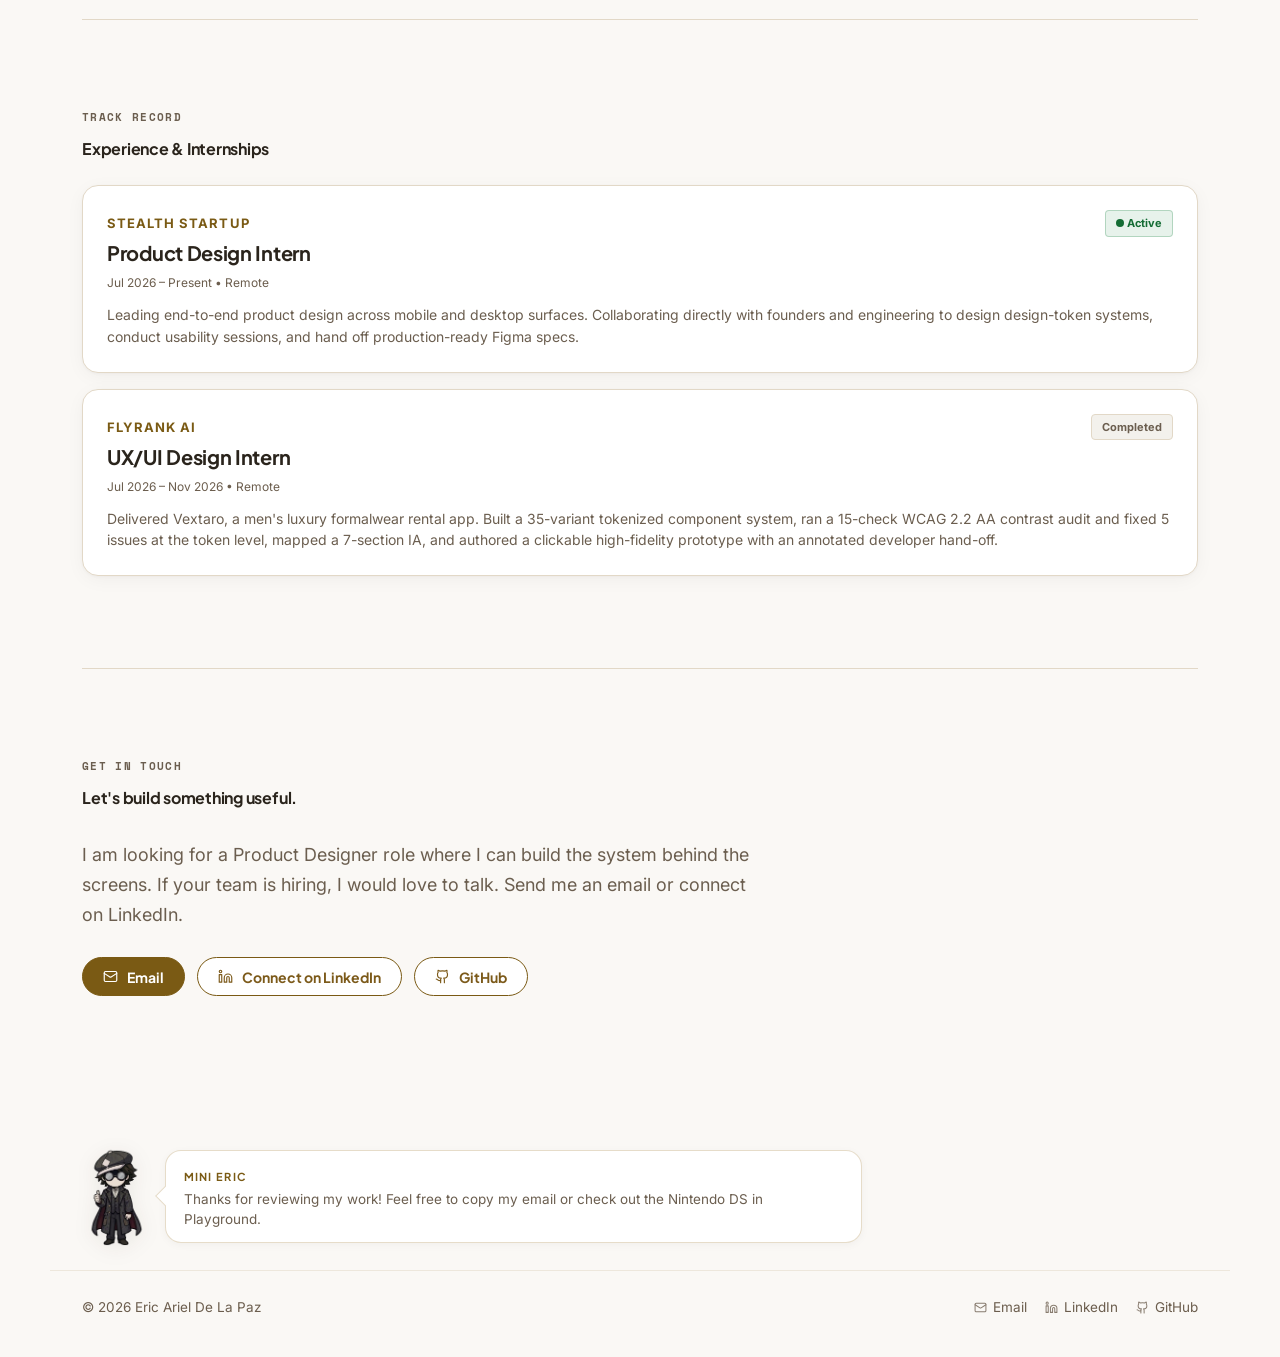
==== commit 90c92be0: "Add 30s Scan recruiter mode, X-Ray inspector, and per-case-study cursor colors 30s Scan | Deep Dive " ====
--- a/index.html
+++ b/index.html
@@ -8,12 +8,23 @@
   <link rel="icon" type="image/png" href="assets/images/profile.png">
   <link rel="stylesheet" href="assets/css/style.css">
   <link rel="stylesheet" href="assets/css/scroll.css?v=2.5">
+  <link rel="stylesheet" href="assets/css/cursor.css?v=1.0">
+  <link rel="stylesheet" href="assets/css/scan-mode.css?v=1.0">
+  <link rel="stylesheet" href="assets/css/xray.css?v=1.0">
+  <script src="assets/js/scan-mode.js?v=1.0"></script>
   <link rel="stylesheet" href="assets/css/study-buddy-stageshow.css?v=12.3">
   <link rel="stylesheet" href="assets/css/secureid-stageshow.css?v=1.4">
   <link rel="stylesheet" href="assets/css/vextaro-stageshow.css?v=2.1">
   <link rel="preconnect" href="https://fonts.googleapis.com">
   <link rel="preconnect" href="https://fonts.gstatic.com" crossorigin>
   <link href="https://fonts.googleapis.com/css2?family=Inter:wght@400;500;600;700&family=Plus+Jakarta+Sans:wght@500;600;700;800&family=Space+Mono:wght@400;700&display=swap" rel="stylesheet">
+  <script type="text/javascript">
+    (function(c,l,a,r,i,t,y){
+        c[a]=c[a]||function(){(c[a].q=c[a].q||[]).push(arguments)};
+        t=l.createElement(r);t.async=1;t.src="https://www.clarity.ms/tag/"+i;
+        y=l.getElementsByTagName(r)[0];y.parentNode.insertBefore(t,y);
+    })(window, document, "clarity", "script", "zfal3nttme");
+</script>
 </head>
 <body class="sx-page is-light" data-nav="home">
   <a class="sx-skip" href="#work">Skip to work</a>
@@ -341,6 +352,8 @@
     </div>
   </footer>
   <script src="assets/js/scroll.js"></script>
+  <script src="assets/js/cursor.js?v=1.0" defer></script>
+  <script src="assets/js/xray.js?v=1.0" defer></script>
   <script src="assets/js/study-buddy-stageshow.js?v=12.3"></script>
   <script src="assets/js/secureid-stageshow.js?v=1.4"></script>
   <script src="assets/js/vextaro-stageshow.js?v=2.1"></script>
--- a/assets/css/cursor.css
+++ b/assets/css/cursor.css
@@ -0,0 +1,255 @@
+/* ============================================================
+   Multi-state precision cursor + gold-leaf card illumination
+   Controlled by <body data-portfolio-mode="deep-dive|recruiter-scan|xray">.
+   Desktop fine-pointer only. Zero text labels on the cursor, ever.
+
+   Design constraints applied:
+   - 4-point spatial scale (4, 8, 12, 16, 20, 24, 32px). The brief's
+     off-scale numbers were snapped: 6->8 dot, 26->24 ring, 38->32 hover,
+     7->8 diamond, 28->32 reticle, 14->16 HUD offset.
+   - WCAG AA: every cursor stroke/fill holds >= 3:1 on both the light
+     canvas and the dark card previews. Gold alone fails on white, so
+     strokes use a deeper champagne (--pc-gold-ui) and bright gold
+     (#D4AF37 / #C59B27) is always cased in ink.
+   ============================================================ */
+
+:root {
+  --pc-ink: #1a1a1a;
+  --pc-gold: #c59b27;          /* brand warm gold (fills, always cased) */
+  --pc-gold-lux: #d4af37;      /* luminous gold (X-Ray crosshair, cased) */
+  --pc-gold-ui: #b08420;       /* 3.2:1 on #faf9f6, 5.3:1+ on dark previews */
+  --pc-gold-tint: rgba(197, 155, 39, 0.12);
+
+  /* Live cursor colours. Defaults are the portfolio gold; each case study
+     overrides them below from body[data-accent]. */
+  --pc-ui: #b08420;                /* strokes on light grounds (>= 3:1 on white) */
+  --pc-ui-dk: #b08420;             /* strokes on dark grounds (>= 5:1 on replicas) */
+  --pc-fill: var(--pc-gold);       /* recruiter diamond */
+  --pc-tint: rgba(197, 155, 39, 0.12);  /* hover wash */
+  --pc-halo: rgba(255, 255, 255, 0.9);
+  --pc-z: 2147483000;          /* above .dex-modal (z-index 999999) */
+  --pc-ease: cubic-bezier(0.16, 1, 0.3, 1);
+  --pc-leaf: 260px;
+}
+
+/* Per case study colour, matching each page's --accent.
+   Light shade = raw accent (5.4:1+ on white). Dark shade = 70% accent mixed
+   with white (5.2:1+ on the dark replica backgrounds). */
+body[data-accent="secureid"]   { --pc-ui: #7a5a14; --pc-ui-dk: #a28c5a; --pc-fill: #7a5a14; --pc-tint: color-mix(in srgb, #7a5a14 12%, transparent); }
+body[data-accent="honda"]      { --pc-ui: #a33d1b; --pc-ui-dk: #bf775f; --pc-fill: #a33d1b; --pc-tint: color-mix(in srgb, #a33d1b 12%, transparent); }
+body[data-accent="vextaro"]    { --pc-ui: #1e6e94; --pc-ui-dk: #629ab4; --pc-fill: #1e6e94; --pc-tint: color-mix(in srgb, #1e6e94 12%, transparent); }
+body[data-accent="studybuddy"] { --pc-ui: #6b46b8; --pc-ui-dk: #977ecd; --pc-fill: #6b46b8; --pc-tint: color-mix(in srgb, #6b46b8 12%, transparent); }
+
+/* Hidden everywhere except desktop fine pointers. */
+.pc { display: none; }
+
+@media (min-width: 900px) and (hover: hover) and (pointer: fine) {
+
+  /* ---------- Native cursor: hidden only once the script is live ---------- */
+  html.pc-active,
+  html.pc-active *,
+  html.pc-active *::before,
+  html.pc-active *::after { cursor: none !important; }
+
+  /* Keep the OS cursor where it carries meaning (text entry, embeds). */
+  html.pc-active :is(
+    input:not([type="range"]):not([type="checkbox"]):not([type="radio"]):not([type="button"]):not([type="submit"]):not([type="reset"]):not([type="file"]):not([type="color"]):not([type="image"]),
+    textarea, [contenteditable=""], [contenteditable="true"]) { cursor: text !important; }
+  html.pc-active :is(select, iframe, embed, object, video[controls], audio[controls]) { cursor: auto !important; }
+
+  /* ---------- Root: zero-size anchor, never intercepts input ---------- */
+  .pc {
+    display: block;
+    position: fixed;
+    top: 0;
+    left: 0;
+    width: 0;
+    height: 0;
+    z-index: var(--pc-z);
+    pointer-events: none;
+    user-select: none;
+    -webkit-user-select: none;
+    opacity: 0;
+    transition: opacity 0.2s ease;
+  }
+  .pc[data-visible="true"] { opacity: 1; }
+  .pc[data-hover="native"] { opacity: 0; }
+  .pc *, .pc *::before, .pc *::after { pointer-events: none !important; box-sizing: border-box; }
+
+  /* Layers are zero-size anchors; children centre on them. */
+  .pc-ring, .pc-core { position: absolute; top: 0; left: 0; width: 0; height: 0; will-change: transform; }
+  .pc-ring > *, .pc-core > .pc-dot, .pc-core > .pc-cross {
+    position: absolute;
+    top: 0;
+    left: 0;
+    translate: -50% -50%;   /* individual property: composes outside rotate/scale */
+  }
+
+  /* ============ Layer 2: ring / reticle (lerped in JS) ============ */
+  .pc-ring-shape {
+    width: 24px;
+    height: 24px;
+    border: 1px solid var(--pc-ui);
+    border-radius: 50%;
+    background: transparent;
+    transition: width 0.28s var(--pc-ease), height 0.28s var(--pc-ease),
+      border-radius 0.28s var(--pc-ease), background-color 0.2s ease,
+      border-color 0.2s ease, opacity 0.2s ease, scale 0.12s ease;
+  }
+  .pc-ticks, .pc-brackets {
+    width: 32px;
+    height: 32px;
+    opacity: 0;
+    transition: opacity 0.2s ease, scale 0.28s var(--pc-ease);
+    scale: 0.75;
+  }
+  /* Cardinal ticks: four 4px marks, 2px thick, inside the ring edge. */
+  .pc-ticks {
+    --t: var(--pc-ui);
+    background:
+      linear-gradient(var(--t), var(--t)) 50% 0 / 2px 4px no-repeat,
+      linear-gradient(var(--t), var(--t)) 50% 100% / 2px 4px no-repeat,
+      linear-gradient(var(--t), var(--t)) 0 50% / 4px 2px no-repeat,
+      linear-gradient(var(--t), var(--t)) 100% 50% / 4px 2px no-repeat;
+  }
+  /* L-shaped corner brackets: 8 gradients (2 per corner), 8px arms, 2px thick. */
+  .pc-brackets {
+    --b: var(--pc-ui);
+    background:
+      linear-gradient(var(--b), var(--b)) 0 0 / 8px 2px no-repeat,
+      linear-gradient(var(--b), var(--b)) 0 0 / 2px 8px no-repeat,
+      linear-gradient(var(--b), var(--b)) 100% 0 / 8px 2px no-repeat,
+      linear-gradient(var(--b), var(--b)) 100% 0 / 2px 8px no-repeat,
+      linear-gradient(var(--b), var(--b)) 0 100% / 8px 2px no-repeat,
+      linear-gradient(var(--b), var(--b)) 0 100% / 2px 8px no-repeat,
+      linear-gradient(var(--b), var(--b)) 100% 100% / 8px 2px no-repeat,
+      linear-gradient(var(--b), var(--b)) 100% 100% / 2px 8px no-repeat;
+  }
+
+  /* ============ Layer 1: core pointer (exact, zero lag) ============ */
+  .pc-dot {
+    width: 8px;
+    height: 8px;
+    border-radius: 50%;
+    background: var(--pc-ink);
+    box-shadow: 0 0 0 1px var(--pc-halo);   /* keeps it visible on dark previews */
+    transition: opacity 0.2s ease, border-radius 0.28s var(--pc-ease),
+      background-color 0.2s ease, rotate 0.28s var(--pc-ease), scale 0.12s ease;
+  }
+  .pc-cross {
+    width: 24px;
+    height: 24px;
+    overflow: visible;
+    opacity: 0;
+    transition: opacity 0.2s ease;
+  }
+  .pc-cross .case { stroke: var(--pc-ink); stroke-width: 3.5; fill: none; }
+  .pc-cross .gold { stroke: var(--pc-gold-lux); stroke-width: 1.5; fill: none; }
+
+  /* Over dark replicas, swap to the lighter shade of the same hue. */
+  .pc[data-ground="dark"] { --pc-ui: var(--pc-ui-dk); }
+
+  /* ============ State 1: Deep Dive (default) ============ */
+  .pc[data-mode="deep-dive"][data-hover="interactive"] .pc-ring-shape {
+    width: 32px;
+    height: 32px;
+    background: var(--pc-tint);
+    border-color: var(--pc-ui);
+  }
+  .pc[data-mode="deep-dive"][data-hover="interactive"] .pc-dot { scale: 0.75; }
+
+  /* ============ State 2: 30-Second Recruiter Scan ============ */
+  .pc[data-mode="recruiter-scan"] .pc-dot {
+    background: var(--pc-fill);
+    border-radius: 0;
+    rotate: 45deg;
+    box-shadow: 0 0 0 1px var(--pc-ink), 0 0 0 2px var(--pc-halo);   /* ink + white casing: reads on light and dark */
+  }
+  .pc[data-mode="recruiter-scan"] .pc-ring-shape { width: 32px; height: 32px; }
+  .pc[data-mode="recruiter-scan"] .pc-ticks { opacity: 1; scale: 1; }
+  .pc[data-mode="recruiter-scan"][data-hover="interactive"] .pc-ring-shape {
+    background: var(--pc-tint);
+  }
+  .pc[data-mode="recruiter-scan"][data-hover="interactive"] .pc-ticks { opacity: 0; }
+  /* Metric hover: ring dissolves into corner brackets. */
+  .pc[data-mode="recruiter-scan"][data-hover="metric"] .pc-ring-shape { opacity: 0; border-radius: 0; }
+  .pc[data-mode="recruiter-scan"][data-hover="metric"] .pc-ticks { opacity: 0; }
+  .pc[data-mode="recruiter-scan"][data-hover="metric"] .pc-brackets { opacity: 1; scale: 1; }
+
+  /* ============ State 3: X-Ray Dev (CAD crosshair) ============ */
+  .pc[data-mode="xray"] .pc-ring { visibility: hidden; }
+  .pc[data-mode="xray"] .pc-dot { opacity: 0; }
+  .pc[data-mode="xray"] .pc-cross { opacity: 1; }
+
+  /* Pressed: a quiet 1-step squeeze, no colour change. */
+  .pc[data-pressed="true"] .pc-ring-shape { scale: 0.88; }
+  .pc[data-pressed="true"] .pc-dot { scale: 0.75; }
+
+  /* ---------- X-Ray Spec HUD: bottom-right quadrant (+16 / +16) ---------- */
+  .pc-hud {
+    position: absolute;
+    top: 16px;
+    left: 16px;
+    width: max-content;
+    max-width: 288px;
+    display: grid;
+    gap: 4px;
+    padding: 8px 12px;
+    border: 1px solid var(--pc-gold-lux);
+    border-radius: 4px;
+    background: var(--pc-ink);
+    color: #f5f1e8;                          /* 15.4:1 on ink */
+    font: 500 12px/16px 'Space Mono', ui-monospace, SFMono-Regular, Menlo, monospace;
+    letter-spacing: 0;
+    text-align: left;
+    opacity: 0;
+    scale: 0.96;
+    transform-origin: 0 0;
+    transition: opacity 0.16s ease, scale 0.16s var(--pc-ease);
+  }
+  .pc-hud[data-flip-x="true"] { left: auto; right: 16px; transform-origin: 100% 0; }
+  .pc-hud[data-flip-y="true"] { top: auto; bottom: 16px; }
+  .pc-hud[data-flip-x="true"][data-flip-y="true"] { transform-origin: 100% 100%; }
+  .pc[data-mode="xray"][data-hover="inspect"] .pc-hud { opacity: 1; scale: 1; }
+  .pc-hud .hud-sel { color: var(--pc-gold-lux); overflow: hidden; text-overflow: ellipsis; white-space: nowrap; }  /* 8.3:1 on ink */
+  .pc-hud .hud-row { display: flex; align-items: center; gap: 8px; white-space: nowrap; }
+  .pc-hud .hud-sw {
+    flex: none;
+    width: 12px;
+    height: 12px;
+    border: 1px solid #f5f1e8;
+    border-radius: 4px;
+  }
+  .pc-hud .hud-ok { color: #7fd99a; }       /* 10.2:1 on ink */
+  .pc-hud .hud-bad { color: #ff9a8a; }      /* 8.5:1 on ink */
+  .pc-hud .hud-dim { color: #c9c2b4; }      /* 9.8:1 on ink */
+  .pc-hud .hud-row:empty { display: none; }
+
+  /* ============ Gold-leaf card border illumination ============ */
+  :is(.gold-card, .case-study-card, .megan-card) { position: relative; }
+  :is(.gold-card, .case-study-card, .megan-card)::before {
+    content: "";
+    position: absolute;
+    inset: 0;
+    z-index: 2;
+    padding: 1px;
+    border-radius: inherit;
+    background: radial-gradient(var(--pc-leaf) circle at var(--mouse-x, 50%) var(--mouse-y, 50%),
+      rgba(212, 175, 55, 0.65), transparent 100%);
+    -webkit-mask: linear-gradient(#000 0 0) content-box, linear-gradient(#000 0 0);
+    -webkit-mask-composite: xor;
+    mask: linear-gradient(#000 0 0) content-box, linear-gradient(#000 0 0);
+    mask-composite: exclude;
+    opacity: var(--leaf-o, 0);
+    transition: opacity 0.28s ease;
+    pointer-events: none;
+  }
+  /* Off while X-Ray wireframe mode is active. */
+  body[data-portfolio-mode="xray"] :is(.gold-card, .case-study-card, .megan-card)::before,
+  body.xray-mode :is(.gold-card, .case-study-card, .megan-card)::before { display: none; }
+}
+
+@media (prefers-reduced-motion: reduce) {
+  .pc, .pc *, .pc *::before, .pc *::after,
+  :is(.gold-card, .case-study-card, .megan-card)::before { transition-duration: 0.01ms !important; }
+}
--- a/assets/css/scan-mode.css
+++ b/assets/css/scan-mode.css
@@ -0,0 +1,167 @@
+/* ============================================================
+   30s Scan (recruiter) vs Deep Dive.
+   State: html/body[data-view-mode="deep-dive" | "recruiter-scan"].
+   Works on desktop and mobile. Deep Dive (default) changes nothing.
+   4-point spatial scale throughout (4, 8, 12, 16, 20, 24, 32px).
+   ============================================================ */
+
+/* ---------- Content disclosure ---------- */
+[data-scan-only] { display: none !important; }
+
+html[data-view-mode="recruiter-scan"] [data-deep-only] { display: none !important; }
+html[data-view-mode="recruiter-scan"] .scan-strip[data-scan-only] { display: grid !important; }
+
+/* No flash of the long page when a scan visit starts. */
+html[data-scan-pending] main { visibility: hidden; }
+
+/* Soft cross-fade when switching. */
+html.scan-switching main { animation: scan-fade 0.32s ease both; }
+@keyframes scan-fade { from { opacity: 0.35; } to { opacity: 1; } }
+
+/* Tighter rhythm once the prose is gone. */
+html[data-view-mode="recruiter-scan"] .cs-section { padding-top: 32px; padding-bottom: 32px; }
+html[data-view-mode="recruiter-scan"] .sx-section { padding-top: 64px; padding-bottom: 64px; }
+
+/* ---------- Executive Summary strip ---------- */
+.scan-strip {
+  grid-template-columns: minmax(0, 1fr);
+  gap: 0;
+  margin: 24px auto 32px;
+  max-width: 1116px;                      /* matches the .container content column */
+  width: calc(100% - 64px);
+  border: 1px solid var(--border, #e2d8c7);
+  border-radius: 16px;
+  background: var(--card, #fff);
+  box-shadow: var(--shadow-card, 0 4px 20px -2px rgba(35, 25, 10, 0.05));
+  overflow: hidden;
+}
+.scan-rows { margin: 0; display: grid; }
+.scan-row {
+  display: grid;
+  grid-template-columns: 160px minmax(0, 1fr);
+  gap: 20px;
+  align-items: baseline;
+  padding: 20px 24px;
+}
+.scan-row + .scan-row { border-top: 1px solid var(--border-soft, #ede7dc); }
+.scan-row dt {
+  margin: 0;
+  font: 700 12px/16px 'Inter', sans-serif;
+  letter-spacing: 0.14em;
+  text-transform: uppercase;
+  color: var(--accent, var(--gold, #7a5a14));
+}
+.scan-row dd { margin: 0; font-size: 16px; line-height: 24px; color: var(--text, #2a241c); }
+.scan-metrics {
+  display: grid;
+  grid-template-columns: repeat(auto-fit, minmax(160px, 1fr));
+  gap: 16px;
+  margin: 0;
+  padding: 0;
+  list-style: none;
+}
+.scan-metrics li { display: grid; gap: 4px; align-content: start; }
+.scan-metrics b {
+  font: 700 28px/32px 'Plus Jakarta Sans', sans-serif;
+  color: var(--accent, var(--gold, #7a5a14));
+}
+.scan-metrics span { font-size: 13px; line-height: 20px; color: var(--text-dim, #6b5e4f); }
+.scan-note { margin: 12px 0 0; font-size: 13px; line-height: 20px; color: var(--text-dim, #6b5e4f); }
+
+@media (max-width: 720px) {
+  .scan-strip { width: calc(100% - 32px); margin: 16px auto 24px; }
+  .scan-row { grid-template-columns: minmax(0, 1fr); gap: 8px; padding: 16px; }
+}
+
+/* ---------- Segmented toggle: [ 30s Scan | Deep Dive ] ---------- */
+.scan-toggle {
+  position: relative;
+  display: inline-grid;
+  grid-template-columns: 1fr 1fr;
+  align-items: center;
+  flex: none;
+  height: 32px;
+  padding: 2px;
+  box-sizing: border-box;
+  border: 1px solid #b08420;                /* 3.4:1 on white; brief's .45 alpha gold is too faint to identify the control */
+  border-radius: 999px;
+  background: #ffffff;
+  isolation: isolate;
+}
+.scan-thumb {
+  position: absolute;
+  top: 2px;
+  bottom: 2px;
+  left: 2px;
+  width: calc((100% - 4px) / 2);
+  z-index: -1;
+  box-sizing: border-box;
+  border: 1px solid #c59b27;
+  border-radius: 999px;
+  background: #faf3e0;
+  transition: transform 0.28s cubic-bezier(0.16, 1, 0.3, 1);
+}
+.scan-toggle[data-mode="deep-dive"] .scan-thumb { transform: translateX(100%); }
+
+.scan-opt {
+  appearance: none;
+  display: inline-flex;
+  align-items: center;
+  justify-content: center;
+  gap: 4px;
+  width: 96px;
+  height: 26px;
+  margin: 0;
+  padding: 0 8px;
+  border: 0;
+  border-radius: 999px;
+  background: transparent;
+  color: #5b5346;                          /* 7.2:1 on white */
+  font: 600 13px/16px 'Inter', -apple-system, BlinkMacSystemFont, sans-serif;
+  white-space: nowrap;
+  cursor: pointer;
+  transition: color 0.2s ease;
+}
+.scan-opt[aria-pressed="true"] { color: #1a1a1a; }     /* 15:1 on #faf3e0 */
+.scan-opt svg { flex: none; }
+.scan-opt:focus-visible { outline: 3px solid var(--gold-bright, #7a5a14); outline-offset: 2px; }
+
+/* Status pulse on switch (no floating labels). */
+.scan-toggle.is-pulse { animation: scan-pulse 0.6s ease-out; }
+@keyframes scan-pulse {
+  0% { box-shadow: 0 0 0 0 rgba(197, 155, 39, 0.55); }
+  100% { box-shadow: 0 0 0 8px rgba(197, 155, 39, 0); }
+}
+
+/* In the desktop nav pill. */
+.scan-toggle[data-placement="nav"] { margin: 0 4px; }
+
+/* Under 900px the nav scrolls sideways: dock the toggle where a thumb reaches. */
+.scan-toggle[data-placement="dock"] {
+  position: fixed;
+  left: 50%;
+  bottom: calc(16px + env(safe-area-inset-bottom, 0px));
+  z-index: 140;
+  transform: translateX(-50%);
+  box-shadow: 0 8px 24px rgba(35, 25, 10, 0.18);
+}
+@media (max-width: 899px) {
+  body.has-scan-dock { padding-bottom: calc(64px + env(safe-area-inset-bottom, 0px)); }
+}
+
+.scan-live {
+  position: absolute;
+  width: 1px;
+  height: 1px;
+  margin: -1px;
+  padding: 0;
+  overflow: hidden;
+  clip: rect(0 0 0 0);
+  white-space: nowrap;
+  border: 0;
+}
+
+@media (prefers-reduced-motion: reduce) {
+  .scan-thumb, .scan-opt { transition-duration: 0.01ms; }
+  html.scan-switching main, .scan-toggle.is-pulse { animation: none; }
+}
--- a/assets/css/xray.css
+++ b/assets/css/xray.css
@@ -0,0 +1,195 @@
+/* ============================================================
+   X-Ray dev-mode inspector: obsidian-and-gold blueprint theme.
+   Desktop fine-pointer only. Nothing here applies until
+   body.xray-mode is set, so the default site is untouched.
+   The crosshair and spec HUD live in cursor.css / cursor.js.
+   Embedded replicas (.stageshow-mount) are never restyled.
+   ============================================================ */
+
+.xr-pill, .xr-ov { display: none; }
+
+@media (min-width: 900px) and (hover: hover) and (pointer: fine) {
+
+  /* ---------- Nav toggle pill ---------- */
+  .xr-pill {
+    appearance: none;
+    display: inline-flex;
+    align-items: center;
+    flex: none;
+    gap: 8px;
+    height: 32px;
+    margin: 0 4px;
+    padding: 0 12px;
+    box-sizing: border-box;
+    border: 1px solid #b08420;                 /* 3.4:1 on white */
+    border-radius: 999px;
+    background: #ffffff;
+    color: #5b5346;                            /* 7.2:1 on white */
+    font: 600 13px/16px 'Inter', -apple-system, BlinkMacSystemFont, sans-serif;
+    white-space: nowrap;
+    cursor: pointer;
+    transition: border-color 0.3s ease, box-shadow 0.3s ease, background-color 0.3s ease, color 0.3s ease;
+  }
+  .xr-pill:focus-visible { outline: 3px solid var(--gold-bright, #7a5a14); outline-offset: 2px; }
+  .xr-dot {
+    width: 8px;
+    height: 8px;
+    box-sizing: border-box;
+    border: 1.5px solid #8a7a55;
+    border-radius: 50%;
+    background: transparent;
+    transition: background-color 0.3s ease, border-color 0.3s ease, box-shadow 0.3s ease;
+  }
+  .xr-pill[aria-pressed="true"] {
+    border-color: #d4af37;
+    background: #0d1117;
+    color: #f5f1e8;                            /* 16:1 on #0d1117 */
+    box-shadow: 0 0 0 1px #d4af37, 0 0 16px rgba(212, 175, 55, 0.45);
+  }
+  .xr-pill[aria-pressed="true"] .xr-dot {
+    border-color: #d4af37;
+    background: #d4af37;
+    box-shadow: 0 0 8px #d4af37;
+  }
+  .xr-sr {
+    position: absolute;
+    width: 1px;
+    height: 1px;
+    margin: -1px;
+    overflow: hidden;
+    clip: rect(0 0 0 0);
+    white-space: nowrap;
+  }
+
+  /* ---------- 0.3s surface transition while toggling ---------- */
+  html.xr-anim *, html.xr-anim *::before, html.xr-anim *::after {
+    transition: background-color 0.3s ease, color 0.3s ease, border-color 0.3s ease,
+      outline-color 0.3s ease, box-shadow 0.3s ease !important;
+  }
+
+  /* ---------- Blueprint tokens ---------- */
+  html body.xray-mode.xray-mode.is-light {
+    --bg: #0b0e14;
+    --bg-raised: #0d1117;
+    --bg-subtle: #0d1117;
+    --panel: #0d1117;
+    --card: rgba(255, 255, 255, 0.02);
+    --card-hover: rgba(255, 255, 255, 0.04);
+    --card-raised: rgba(255, 255, 255, 0.02);
+    --border: rgba(212, 175, 55, 0.42);
+    --border-soft: rgba(212, 175, 55, 0.22);
+    --border-strong: rgba(212, 175, 55, 0.6);
+    --nav-border: rgba(212, 175, 55, 0.5);
+    --text: #e8e3d6;                           /* 15.6:1 on #0b0e14 */
+    --text-dim: #b9b2a3;                       /* 9.2:1 */
+    --text-faint: #a39c8c;                     /* 7.2:1 */
+    --gold: #d4af37;
+    --gold-bright: #e6c25a;
+    --gold-dim: #8a7430;
+    --gold-soft: rgba(212, 175, 55, 0.12);
+    --shadow-sm: none;
+    --shadow-card: none;
+    --shadow-hover: none;
+    --shadow-pop: none;
+    color-scheme: dark;
+  }
+
+  /* ---------- Surface + 8px / 32px architectural grid ---------- */
+  html body.xray-mode.xray-mode.is-light {
+    background-color: #0b0e14 !important;
+    background-image:
+      linear-gradient(to right, rgba(212, 175, 55, 0.07) 1px, transparent 1px),
+      linear-gradient(to bottom, rgba(212, 175, 55, 0.07) 1px, transparent 1px),
+      radial-gradient(circle, rgba(212, 175, 55, 0.07) 1px, transparent 1.5px) !important;
+    background-size: 32px 32px, 32px 32px, 8px 8px !important;
+    background-attachment: fixed !important;
+    color: #e8e3d6 !important;
+  }
+
+  /* ---------- Text ---------- */
+  html body.xray-mode.xray-mode.is-light :is(h1, h2, h3, h4, h5, h6, p, li, dt, dd, span, b, strong, small, em, label, figcaption, blockquote, td, th, div):not(.stageshow-mount, .stageshow-mount *, [class*="stageshow"], [class*="stageshow"] *, .pc *, .xr-ov *, .scan-toggle *, .xr-pill *) {
+    color: #e8e3d6 !important;
+  }
+  html body.xray-mode.xray-mode.is-light :is(p, li, dd, figcaption, .sx-lede, .sx-sub, .tagline, .megan-desc, .exp-copy, .exp-meta-line):not(.stageshow-mount, .stageshow-mount *, [class*="stageshow"], [class*="stageshow"] *) {
+    color: #b9b2a3 !important;
+  }
+  html body.xray-mode.xray-mode.is-light :is(a):not(.stageshow-mount, .stageshow-mount *, [class*="stageshow"], [class*="stageshow"] *, .sx-btn-primary, .info-btn-primary) {
+    color: #e6c25a !important;
+  }
+  html body.xray-mode.xray-mode.is-light :is(.sx-kicker, .megan-role, .exp-company, .sx-statbar b, .impact-stat .n, .scan-metrics b, .scan-row dt, .section-heading + *, .cs-section > h2::before) {
+    color: #d4af37 !important;
+  }
+
+  /* ---------- Wireframe containers (borders keep their width: zero layout shift) ---------- */
+  html body.xray-mode.xray-mode.is-light :is(.megan-card, .exp-row-card, .sx-statbar, .info-card, .impact-stat, .cs-meta > div,
+      .sx-badges li, .megan-tags span, .megan-outcome-banner, .mini-eric-bubble, .scan-strip, .workspace-card, .about-card,
+      .cs-section figure, .cs-nav-footer a, .exp-badge, .persona, .sx-exp-card) {
+    background: rgba(255, 255, 255, 0.02) !important;
+    border-color: transparent !important;       /* keep the border's width, draw the wireframe with outline: no layout shift */
+    outline: 1px dashed rgba(212, 175, 55, 0.5) !important;
+    outline-offset: -1px;
+    box-shadow: none !important;
+  }
+  html body.xray-mode.xray-mode.is-light :is(.sx-section, .about-section, .cs-section, .cs-hero, .sx-hero, .sx-footer) {
+    outline: 1px dashed rgba(212, 175, 55, 0.22);
+    outline-offset: -1px;
+    border-color: rgba(212, 175, 55, 0.3) !important;
+  }
+  html body.xray-mode.xray-mode.is-light :is(hr, .sx-section) { border-top-color: rgba(212, 175, 55, 0.3) !important; }
+
+  /* ---------- Nav, buttons, popover ---------- */
+  html body.xray-mode.xray-mode.is-light .sx-nav {
+    background: rgba(13, 17, 23, 0.92) !important;
+    border-color: rgba(212, 175, 55, 0.5) !important;
+  }
+  html body.xray-mode.xray-mode.is-light .sx-nav :is(a, .sx-status, .sx-nav-info-btn, .sx-nav-info-btn span) { color: #e8e3d6 !important; }
+  html body.xray-mode.xray-mode.is-light .sx-nav a:hover { background: rgba(212, 175, 55, 0.12) !important; }
+  html body.xray-mode.xray-mode.is-light .sx-nav a.is-active { color: #e6c25a !important; background: rgba(212, 175, 55, 0.16) !important; }
+  html body.xray-mode.xray-mode.is-light :is(.sx-btn, .info-btn):not(.sx-btn-primary, .info-btn-primary) {
+    background: transparent !important;
+    border-color: #d4af37 !important;
+    color: #e8e3d6 !important;
+  }
+  html body.xray-mode.xray-mode.is-light :is(.sx-btn-primary, .info-btn-primary) {
+    background: #d4af37 !important;
+    border-color: #d4af37 !important;
+    color: #0b0e14 !important;                 /* 9.3:1 */
+  }
+  html body.xray-mode.xray-mode.is-light .sx-btn svg { color: inherit; }
+
+  /* Scan toggle keeps working inside the blueprint. */
+  html body.xray-mode.xray-mode.is-light .scan-toggle { background: #0d1117 !important; border-color: #d4af37 !important; }
+  html body.xray-mode.xray-mode.is-light .scan-thumb { background: rgba(212, 175, 55, 0.2) !important; border-color: #d4af37 !important; }
+  html body.xray-mode.xray-mode.is-light .scan-opt { color: #b9b2a3 !important; }
+  html body.xray-mode.xray-mode.is-light .scan-opt[aria-pressed="true"] { color: #f5f1e8 !important; }
+
+  /* Mini Eric: gold-rimmed inspector badge. */
+  html body.xray-mode.xray-mode .mini-eric-char {
+    outline: 1.5px dashed #d4af37;
+    outline-offset: 4px;
+    border-radius: 50%;
+  }
+
+  /* ---------- Box-model highlighter overlay ---------- */
+  .xr-ov[data-on="true"] {
+    display: block;
+    position: fixed;
+    inset: 0;
+    z-index: calc(var(--pc-z, 2147483000) - 1);
+    pointer-events: none;
+  }
+  .xr-ov > * {
+    position: absolute;
+    box-sizing: border-box;
+    border: 0 solid transparent;
+    pointer-events: none;
+  }
+  .xr-m { border-color: rgba(255, 170, 60, 0.24); }          /* margin: amber */
+  .xr-p { border-color: rgba(212, 175, 55, 0.22); }          /* padding: gold */
+  .xr-b { border: 1.5px solid #d4af37; }                     /* border box */
+}
+
+@media (prefers-reduced-motion: reduce) {
+  html.xr-anim *, html.xr-anim *::before, html.xr-anim *::after { transition-duration: 0.01ms !important; }
+  .xr-pill, .xr-dot { transition-duration: 0.01ms; }
+}
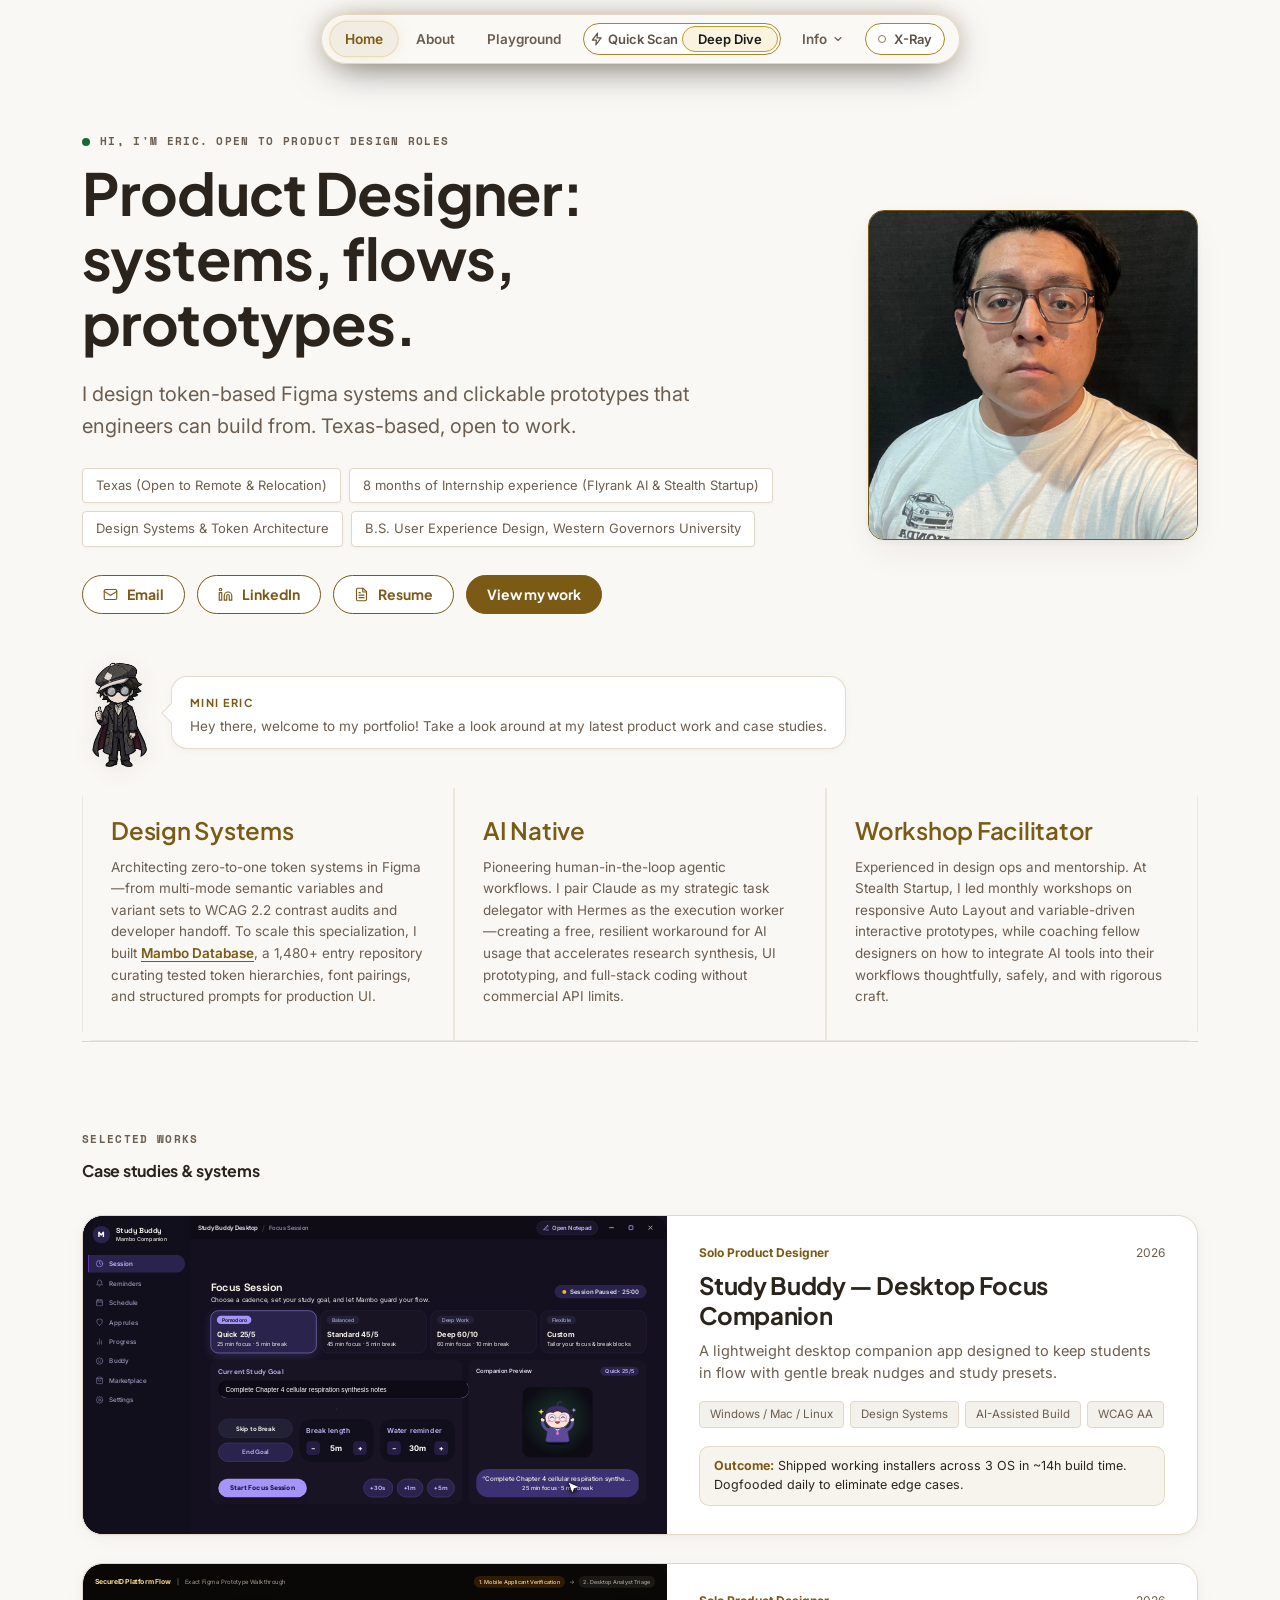
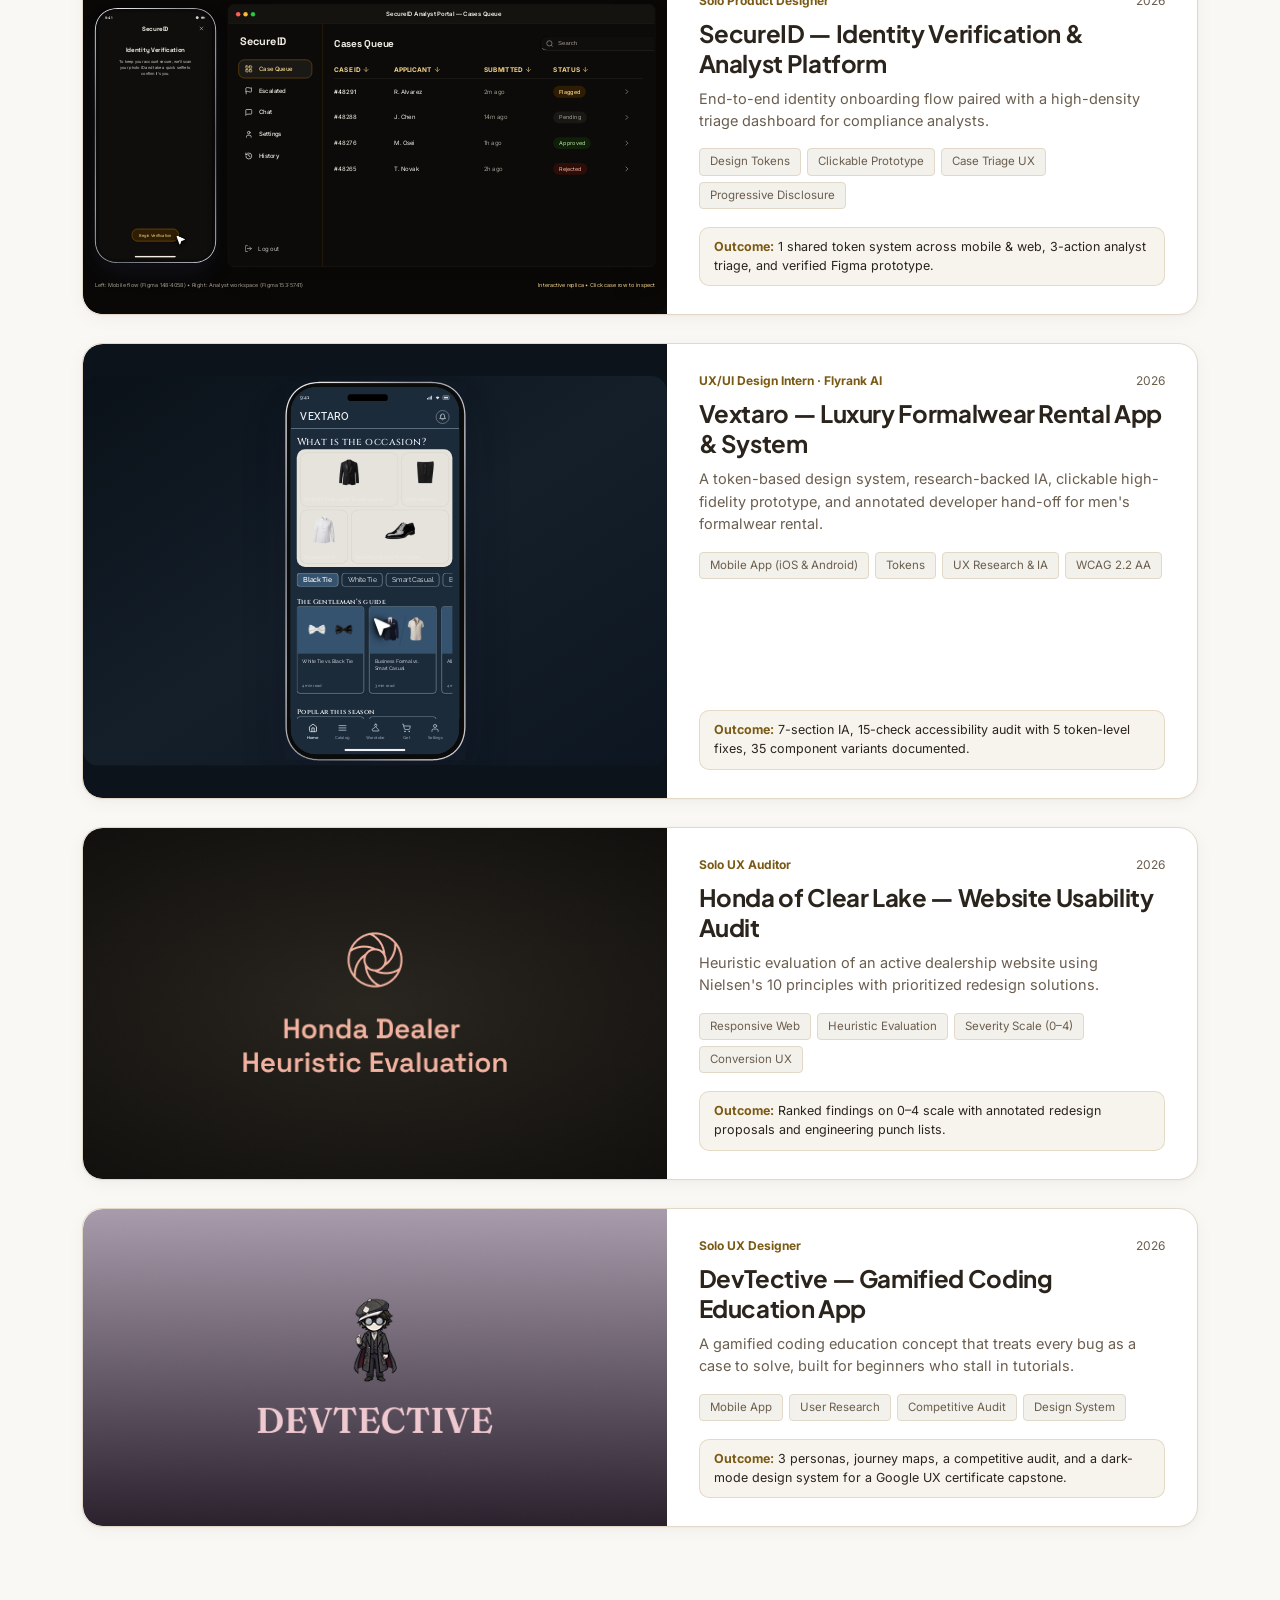
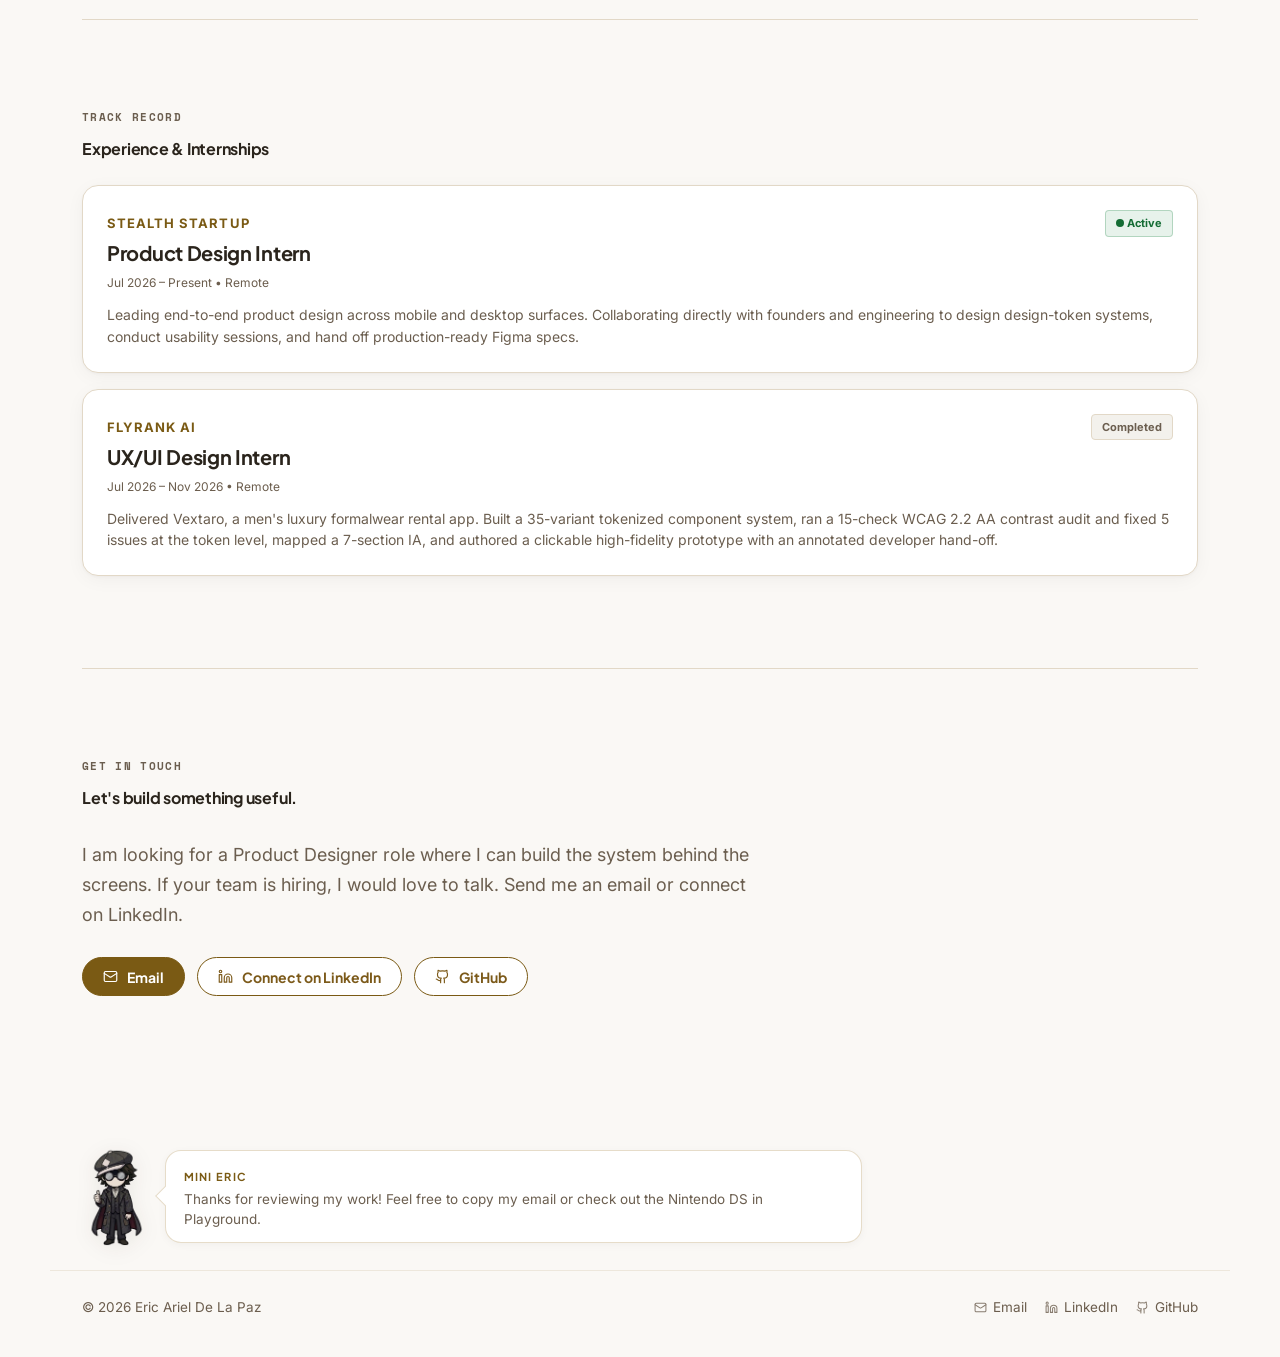
==== commit cb6a70f9: "Quick Scan trim, box-snap cursor, naming cleanup - Cursor: over anything clickable the ring becomes " ====
--- a/index.html
+++ b/index.html
@@ -39,8 +39,6 @@
         <span>Info</span>
         <svg class="sx-chevron" width="12" height="12" viewBox="0 0 24 24" fill="none" stroke="currentColor" stroke-width="2.2" stroke-linecap="round" stroke-linejoin="round" aria-hidden="true"><polyline points="6 9 12 15 18 9"/></svg>
       </button>
-      <span class="sx-nav-sep" aria-hidden="true"></span>
-      <span class="sx-status" title="Open to work"><i class="sx-dot" aria-hidden="true"></i><span>Open to work</span></span>
     </nav>
 
    <!-- Floating Info Dropdown Drawer -->
@@ -145,31 +143,31 @@
         </ul>
       </section>
 
-      <!-- Selected Works Section (Megan Yap Style Cards) -->
+      <!-- Selected Works Section -->
       <section class="sx-section sx-reveal" id="work">
         <p class="sx-kicker">Selected Works</p>
         <h2 id="work-title">Case studies &amp; systems</h2>
 
-        <div class="megan-work-grid">
+        <div class="featured-grid">
           <!-- 1. Study Buddy -->
-          <article class="megan-card card-theme-studybuddy">
-            <div class="megan-card-grid">
-              <a href="case-studies/study-buddy.html" class="megan-card-preview" title="View Study Buddy case study" aria-label="View Study Buddy case study" style="display:block; cursor:pointer; text-decoration:none;">
+          <article class="featured-card card-theme-studybuddy">
+            <div class="featured-card-grid">
+              <a href="case-studies/study-buddy.html" class="featured-card-preview" title="View Study Buddy case study" aria-label="View Study Buddy case study" style="display:block; cursor:pointer; text-decoration:none;">
                 <div class="stageshow-mount sb-hero-stageshow" data-demo="hero-cover" data-ss-fill>
-                  <img loading="lazy" src="assets/images/study-buddy.png" alt="Study Buddy desktop focus companion app" class="megan-card-img sb-card-img-fallback">
-                </div>
-              </a>
-              <a href="case-studies/study-buddy.html" class="megan-card-content" aria-label="View Study Buddy case study">
-                <div class="megan-meta-row">
-                  <span class="megan-role">Solo Product Designer</span>
-                  <span class="megan-year">2026</span>
-                </div>
-                <h3 class="megan-title">Study Buddy — Desktop Focus Companion</h3>
-                <p class="megan-desc">A lightweight desktop companion app designed to keep students in flow with gentle break nudges and study presets.</p>
-                <div class="megan-tags">
+                  <img loading="lazy" src="assets/images/study-buddy.png" alt="Study Buddy desktop focus companion app" class="featured-card-img sb-card-img-fallback">
+                </div>
+              </a>
+              <a href="case-studies/study-buddy.html" class="featured-card-content" aria-label="View Study Buddy case study">
+                <div class="featured-meta-row">
+                  <span class="featured-role">Solo Product Designer</span>
+                  <span class="featured-year">2026</span>
+                </div>
+                <h3 class="featured-title">Study Buddy — Desktop Focus Companion</h3>
+                <p class="featured-desc">A lightweight desktop companion app designed to keep students in flow with gentle break nudges and study presets.</p>
+                <div class="featured-tags">
                   <span>Windows / Mac / Linux</span><span>Design Systems</span><span>AI-Assisted Build</span><span>WCAG AA</span>
                 </div>
-                <div class="megan-outcome-banner">
+                <div class="featured-outcome-banner">
                   <strong>Outcome:</strong> Shipped working installers across 3 OS in ~14h build time. Dogfooded daily to eliminate edge cases.
                 </div>
               </a>
@@ -177,24 +175,24 @@
           </article>
 
           <!-- 2. SecureID -->
-          <article class="megan-card card-theme-secureid">
-            <div class="megan-card-grid">
-              <a href="case-studies/secureid.html" class="megan-card-preview" title="View SecureID case study" aria-label="View SecureID case study" style="display:block; cursor:pointer; text-decoration:none;">
+          <article class="featured-card card-theme-secureid">
+            <div class="featured-card-grid">
+              <a href="case-studies/secureid.html" class="featured-card-preview" title="View SecureID case study" aria-label="View SecureID case study" style="display:block; cursor:pointer; text-decoration:none;">
                 <div class="stageshow-mount secureid-stageshow-card" data-demo="secureid-card" data-ss-fill>
-                  <img loading="lazy" src="assets/images/secureid.png" alt="SecureID identity verification platform" class="megan-card-img megan-card-img-fallback">
-                </div>
-              </a>
-              <a href="case-studies/secureid.html" class="megan-card-content" aria-label="View SecureID case study">
-                <div class="megan-meta-row">
-                  <span class="megan-role">Solo Product Designer</span>
-                  <span class="megan-year">2026</span>
-                </div>
-                <h3 class="megan-title">SecureID — Identity Verification &amp; Analyst Platform</h3>
-                <p class="megan-desc">End-to-end identity onboarding flow paired with a high-density triage dashboard for compliance analysts.</p>
-                <div class="megan-tags">
+                  <img loading="lazy" src="assets/images/secureid.png" alt="SecureID identity verification platform" class="featured-card-img featured-card-img-fallback">
+                </div>
+              </a>
+              <a href="case-studies/secureid.html" class="featured-card-content" aria-label="View SecureID case study">
+                <div class="featured-meta-row">
+                  <span class="featured-role">Solo Product Designer</span>
+                  <span class="featured-year">2026</span>
+                </div>
+                <h3 class="featured-title">SecureID — Identity Verification &amp; Analyst Platform</h3>
+                <p class="featured-desc">End-to-end identity onboarding flow paired with a high-density triage dashboard for compliance analysts.</p>
+                <div class="featured-tags">
                   <span>Design Tokens</span><span>Clickable Prototype</span><span>Case Triage UX</span><span>Progressive Disclosure</span>
                 </div>
-                <div class="megan-outcome-banner">
+                <div class="featured-outcome-banner">
                   <strong>Outcome:</strong> 1 shared token system across mobile &amp; web, 3-action analyst triage, and verified Figma prototype.
                 </div>
               </a>
@@ -202,24 +200,24 @@
           </article>
 
           <!-- 3. Vextaro -->
-          <article class="megan-card card-theme-vextaro">
-            <div class="megan-card-grid">
-              <a href="case-studies/vextaro.html" class="megan-card-preview" title="View Vextaro case study" aria-label="View Vextaro case study" style="display:block; cursor:pointer; text-decoration:none;">
+          <article class="featured-card card-theme-vextaro">
+            <div class="featured-card-grid">
+              <a href="case-studies/vextaro.html" class="featured-card-preview" title="View Vextaro case study" aria-label="View Vextaro case study" style="display:block; cursor:pointer; text-decoration:none;">
                 <div class="stageshow-mount vextaro-stageshow-card" data-demo="vextaro-card" data-ss-fill>
-                  <img loading="lazy" src="assets/images/vextaro.png" alt="Vextaro luxury formalwear rental app" class="megan-card-img megan-card-img-fallback">
-                </div>
-              </a>
-              <a href="case-studies/vextaro.html" class="megan-card-content" aria-label="View Vextaro case study">
-                <div class="megan-meta-row">
-                  <span class="megan-role">UX/UI Design Intern · Flyrank AI</span>
-                  <span class="megan-year">2026</span>
-                </div>
-                <h3 class="megan-title">Vextaro — Luxury Formalwear Rental App &amp; System</h3>
-                <p class="megan-desc">A token-based design system, research-backed IA, clickable high-fidelity prototype, and annotated developer hand-off for men's formalwear rental.</p>
-                <div class="megan-tags">
+                  <img loading="lazy" src="assets/images/vextaro.png" alt="Vextaro luxury formalwear rental app" class="featured-card-img featured-card-img-fallback">
+                </div>
+              </a>
+              <a href="case-studies/vextaro.html" class="featured-card-content" aria-label="View Vextaro case study">
+                <div class="featured-meta-row">
+                  <span class="featured-role">UX/UI Design Intern · Flyrank AI</span>
+                  <span class="featured-year">2026</span>
+                </div>
+                <h3 class="featured-title">Vextaro — Luxury Formalwear Rental App &amp; System</h3>
+                <p class="featured-desc">A token-based design system, research-backed IA, clickable high-fidelity prototype, and annotated developer hand-off for men's formalwear rental.</p>
+                <div class="featured-tags">
                   <span>Mobile App (iOS &amp; Android)</span><span>Tokens</span><span>UX Research &amp; IA</span><span>WCAG 2.2 AA</span>
                 </div>
-                <div class="megan-outcome-banner">
+                <div class="featured-outcome-banner">
                   <strong>Outcome:</strong> 7-section IA, 15-check accessibility audit with 5 token-level fixes, 35 component variants documented.
                 </div>
               </a>
@@ -227,22 +225,22 @@
           </article>
 
           <!-- 4. Honda of Clear Lake -->
-          <article class="megan-card card-theme-honda">
-            <a href="case-studies/honda.html" class="megan-card-link" aria-label="View Honda of Clear Lake case study">
-              <div class="megan-card-preview">
-                <img loading="lazy" src="assets/images/honda.png" alt="Honda of Clear Lake dealership heuristic evaluation" class="megan-card-img">
-                </div>
-              <div class="megan-card-content">
-                <div class="megan-meta-row">
-                  <span class="megan-role">Solo UX Auditor</span>
-                  <span class="megan-year">2026</span>
-                </div>
-                <h3 class="megan-title">Honda of Clear Lake — Website Usability Audit</h3>
-                <p class="megan-desc">Heuristic evaluation of an active dealership website using Nielsen's 10 principles with prioritized redesign solutions.</p>
-                <div class="megan-tags">
+          <article class="featured-card card-theme-honda">
+            <a href="case-studies/honda.html" class="featured-card-link" aria-label="View Honda of Clear Lake case study">
+              <div class="featured-card-preview">
+                <img loading="lazy" src="assets/images/honda.png" alt="Honda of Clear Lake dealership heuristic evaluation" class="featured-card-img">
+                </div>
+              <div class="featured-card-content">
+                <div class="featured-meta-row">
+                  <span class="featured-role">Solo UX Auditor</span>
+                  <span class="featured-year">2026</span>
+                </div>
+                <h3 class="featured-title">Honda of Clear Lake — Website Usability Audit</h3>
+                <p class="featured-desc">Heuristic evaluation of an active dealership website using Nielsen's 10 principles with prioritized redesign solutions.</p>
+                <div class="featured-tags">
                   <span>Responsive Web</span><span>Heuristic Evaluation</span><span>Severity Scale (0–4)</span><span>Conversion UX</span>
                 </div>
-                <div class="megan-outcome-banner">
+                <div class="featured-outcome-banner">
                   <strong>Outcome:</strong> Ranked findings on 0–4 scale with annotated redesign proposals and engineering punch lists.
                 </div>
               </div>
@@ -250,22 +248,22 @@
           </article>
 
           <!-- 5. DevTective -->
-          <article class="megan-card card-theme-devtective">
-            <a href="case-studies/devtective.html" class="megan-card-link" aria-label="View DevTective case study">
-              <div class="megan-card-preview">
-                <img loading="lazy" src="assets/images/devtective.png" alt="DevTective developer habit tracker app" class="megan-card-img">
-                </div>
-              <div class="megan-card-content">
-                <div class="megan-meta-row">
-                  <span class="megan-role">Solo UX Designer</span>
-                  <span class="megan-year">2026</span>
-                </div>
-                <h3 class="megan-title">DevTective — Gamified Coding Education App</h3>
-                <p class="megan-desc">A gamified coding education concept that treats every bug as a case to solve, built for beginners who stall in tutorials.</p>
-                <div class="megan-tags">
+          <article class="featured-card card-theme-devtective">
+            <a href="case-studies/devtective.html" class="featured-card-link" aria-label="View DevTective case study">
+              <div class="featured-card-preview">
+                <img loading="lazy" src="assets/images/devtective.png" alt="DevTective developer habit tracker app" class="featured-card-img">
+                </div>
+              <div class="featured-card-content">
+                <div class="featured-meta-row">
+                  <span class="featured-role">Solo UX Designer</span>
+                  <span class="featured-year">2026</span>
+                </div>
+                <h3 class="featured-title">DevTective — Gamified Coding Education App</h3>
+                <p class="featured-desc">A gamified coding education concept that treats every bug as a case to solve, built for beginners who stall in tutorials.</p>
+                <div class="featured-tags">
                   <span>Mobile App</span><span>User Research</span><span>Competitive Audit</span><span>Design System</span>
                 </div>
-                <div class="megan-outcome-banner">
+                <div class="featured-outcome-banner">
                   <strong>Outcome:</strong> 3 personas, journey maps, a competitive audit, and a dark-mode design system for a Google UX certificate capstone.
                 </div>
               </div>
@@ -360,7 +358,7 @@
   <script>
     // Ensure clicking on the home page card covers navigates to their case studies ONLY on human interaction
     document.addEventListener('DOMContentLoaded', function() {
-      document.querySelectorAll('.megan-card-preview').forEach(function(card) {
+      document.querySelectorAll('.featured-card-preview').forEach(function(card) {
         card.addEventListener('click', function(e) {
           if (!e.isTrusted) {
             // Block simulated/synthetic clicks from automated demo stageshow scripts
--- a/assets/css/scroll.css
+++ b/assets/css/scroll.css
@@ -3090,15 +3090,15 @@
 }
 
 /* ------------------------------------------------------------
-   MEGAN YAP-INSPIRED CASE STUDY CARDS (HOME)
+   FEATURED CASE STUDY CARDS (HOME)
    ------------------------------------------------------------ */
-.megan-work-grid {
+.featured-grid {
   display: grid !important;
   grid-template-columns: 1fr !important;
   gap: 28px !important;
   margin-top: 32px !important;
 }
-.megan-card {
+.featured-card {
   background: #FFFFFF !important;
   border: 1px solid var(--border) !important;
   border-radius: 20px !important;
@@ -3106,29 +3106,29 @@
   overflow: hidden !important;
   transition: transform 0.28s var(--ease-motion), box-shadow 0.28s var(--ease-motion), border-color 0.28s var(--ease-motion) !important;
 }
-.megan-card:hover {
+.featured-card:hover {
   transform: translateY(-4px) !important;
   box-shadow: var(--shadow-hover) !important;
   border-color: var(--gold) !important;
 }
-.megan-card-link,
-.megan-card-grid {
+.featured-card-link,
+.featured-card-grid {
   display: grid !important;
   grid-template-columns: minmax(0, 1.1fr) minmax(0, 1fr) !important;
   text-decoration: none !important;
   color: inherit !important;
 }
 @media (max-width: 860px) {
-  .megan-card-link,
-  .megan-card-grid {
+  .featured-card-link,
+  .featured-card-grid {
     grid-template-columns: 1fr !important;
   }
 }
-.megan-card-content {
+.featured-card-content {
   cursor: pointer !important;
 }
 .sb-card-stageshow,
-.megan-card-preview .sb-hero-stageshow {
+.featured-card-preview .sb-hero-stageshow {
   width: 100% !important;
   height: 100% !important;
   aspect-ratio: unset !important;
@@ -3216,7 +3216,7 @@
 .stageshow-mount[data-mounted="true"] > .sx-cover-fallback {
   display: none !important;
 }
-.megan-card-preview {
+.featured-card-preview {
   position: relative !important;
   background: #141020 !important;
   display: flex !important;
@@ -3233,7 +3233,7 @@
 /* ------------------------------------------------------------
    SECUREID STAGESHOW INTEGRATION
    ------------------------------------------------------------ */
-.card-theme-secureid .megan-card-preview {
+.card-theme-secureid .featured-card-preview {
   background: #0c0b09 !important;
 }
 
@@ -3302,19 +3302,19 @@
   border-radius: 0 !important;
 }
 @media (max-width: 860px) {
-  .megan-card-preview {
+  .featured-card-preview {
     border-top-right-radius: 20px !important;
     border-bottom-left-radius: 0 !important;
     height: auto !important;
   }
 }
-.card-theme-studybuddy .megan-card-preview { background: #141020 !important; }
-.card-theme-secureid .megan-card-preview { background: #0c0b0a !important; }
-.card-theme-vextaro .megan-card-preview { background: #0d131a !important; }
-.card-theme-honda .megan-card-preview { background: #120e0d !important; }
-.card-theme-devtective .megan-card-preview { background: #191424 !important; }
-
-.megan-card-img {
+.card-theme-studybuddy .featured-card-preview { background: #141020 !important; }
+.card-theme-secureid .featured-card-preview { background: #0c0b0a !important; }
+.card-theme-vextaro .featured-card-preview { background: #0d131a !important; }
+.card-theme-honda .featured-card-preview { background: #120e0d !important; }
+.card-theme-devtective .featured-card-preview { background: #191424 !important; }
+
+.featured-card-img {
   width: 100% !important;
   height: 100% !important;
   max-height: none !important;
@@ -3324,10 +3324,10 @@
   display: block !important;
   transition: transform 0.32s var(--ease-motion) !important;
 }
-.megan-card:hover .megan-card-img {
+.featured-card:hover .featured-card-img {
   transform: scale(1.03) !important;
 }
-.megan-card-pill {
+.featured-card-pill {
   position: absolute !important;
   top: 16px !important;
   left: 16px !important;
@@ -3340,12 +3340,12 @@
   font-weight: 700 !important;
   color: var(--text) !important;
 }
-.megan-card-content {
+.featured-card-content {
   padding: 28px 32px !important;
   display: flex !important;
   flex-direction: column !important;
 }
-.megan-meta-row {
+.featured-meta-row {
   display: flex !important;
   justify-content: space-between !important;
   align-items: center !important;
@@ -3353,30 +3353,30 @@
   color: var(--text-faint) !important;
   margin-bottom: 8px !important;
 }
-.megan-role {
+.featured-role {
   font-weight: 700 !important;
   color: var(--gold) !important;
 }
-.megan-title {
+.featured-title {
   font-family: 'Plus Jakarta Sans', -apple-system, BlinkMacSystemFont, 'Segoe UI', Roboto, sans-serif !important;
   font-size: clamp(20px, 2.2vw, 24px) !important;
   line-height: 1.25 !important;
   color: var(--text) !important;
   margin: 0 0 10px !important;
 }
-.megan-desc {
+.featured-desc {
   font-size: 14.5px !important;
   line-height: 1.55 !important;
   color: var(--text-dim) !important;
   margin: 0 0 16px !important;
 }
-.megan-tags {
+.featured-tags {
   display: flex !important;
   flex-wrap: wrap !important;
   gap: 6px !important;
   margin-bottom: 18px !important;
 }
-.megan-tags span {
+.featured-tags span {
   padding: 4px 10px !important;
   border-radius: 999px !important;
   background: var(--bg-subtle) !important;
@@ -3384,7 +3384,7 @@
   font-size: 11.5px !important;
   color: var(--text-dim) !important;
 }
-.megan-outcome-banner {
+.featured-outcome-banner {
   margin-top: auto !important;
   padding: 10px 14px !important;
   border-radius: 10px !important;
@@ -3393,7 +3393,7 @@
   font-size: 12.5px !important;
   color: var(--text) !important;
 }
-.megan-outcome-banner strong {
+.featured-outcome-banner strong {
   color: var(--gold) !important;
 }
 
@@ -3555,12 +3555,12 @@
 }
 
 /* Anime Wall */
-.anime-grid {
+.interest-grid {
   display: grid !important;
   grid-template-columns: repeat(auto-fill, minmax(220px, 1fr)) !important;
   gap: 20px !important;
 }
-.anime-card {
+.interest-card {
   position: relative !important;
   height: 320px !important;
   border-radius: 16px !important;
@@ -3570,7 +3570,7 @@
   cursor: pointer !important;
   background: #111111 !important;
 }
-.anime-poster {
+.interest-poster {
   position: absolute !important;
   inset: 0 !important;
   padding: 20px !important;
@@ -3582,38 +3582,38 @@
   background-position: center !important;
   transition: transform 0.36s var(--ease-motion) !important;
 }
-.anime-card:hover .anime-poster {
+.interest-card:hover .interest-poster {
   transform: scale(1.05) !important;
 }
-.anime-naruto { background: linear-gradient(135deg, #ea580c, #9a3412); }
-.anime-bleach { background: linear-gradient(135deg, #1e293b, #0f172a); }
-.anime-worldtrigger { background: linear-gradient(135deg, #059669, #064e3b); }
-.anime-spiritedaway { background: linear-gradient(135deg, #0284c7, #075985); }
-.anime-hellsparadise { background: linear-gradient(135deg, #b91c1c, #7f1d1d); }
-
-.anime-kanji {
+.interest-theme-1 { background: linear-gradient(135deg, #ea580c, #9a3412); }
+.interest-theme-2 { background: linear-gradient(135deg, #1e293b, #0f172a); }
+.interest-theme-3 { background: linear-gradient(135deg, #059669, #064e3b); }
+.interest-theme-4 { background: linear-gradient(135deg, #0284c7, #075985); }
+.interest-theme-5 { background: linear-gradient(135deg, #b91c1c, #7f1d1d); }
+
+.interest-kanji {
   font-size: 32px !important;
   font-weight: 900 !important;
   opacity: 0.3 !important;
   letter-spacing: 0.1em !important;
 }
-.anime-num {
+.interest-num {
   font-family: 'Plus Jakarta Sans', -apple-system, BlinkMacSystemFont, 'Segoe UI', Roboto, sans-serif !important;
   font-size: 14px !important;
   font-weight: 700 !important;
   color: rgba(255, 255, 255, 0.7) !important;
 }
-.anime-cover-title h3 {
+.interest-cover-title h3 {
   font-family: 'Plus Jakarta Sans', -apple-system, BlinkMacSystemFont, 'Segoe UI', Roboto, sans-serif !important;
   font-size: 22px !important;
   color: #FFFFFF !important;
   margin: 0 !important;
 }
-.anime-cover-title span {
+.interest-cover-title span {
   font-size: 11px !important;
   opacity: 0.8 !important;
 }
-.anime-reveal {
+.interest-reveal {
   position: absolute !important;
   inset: 0 !important;
   background: rgba(23, 21, 18, 0.94) !important;
@@ -3627,8 +3627,8 @@
   transform: translateY(12px) !important;
   transition: opacity 0.28s var(--ease-motion), transform 0.28s var(--ease-motion) !important;
 }
-.anime-card:hover .anime-reveal,
-.anime-card:focus .anime-reveal {
+.interest-card:hover .interest-reveal,
+.interest-card:focus .interest-reveal {
   opacity: 1 !important;
   transform: translateY(0) !important;
 }
@@ -3640,13 +3640,13 @@
   color: var(--gold-bright) !important;
   margin-bottom: 6px !important;
 }
-.anime-reveal h4 {
+.interest-reveal h4 {
   font-family: 'Plus Jakarta Sans', -apple-system, BlinkMacSystemFont, 'Segoe UI', Roboto, sans-serif !important;
   font-size: 16px !important;
   color: #FFFFFF !important;
   margin: 0 0 10px !important;
 }
-.anime-reveal p {
+.interest-reveal p {
   font-size: 13px !important;
   line-height: 1.5 !important;
   color: #d6d3cd !important;
@@ -4375,8 +4375,8 @@
   color: #4a443e !important;
 }
 
-.megan-card-pill { display: none !important; backdrop-filter: none !important; -webkit-backdrop-filter: none !important; }
-.card-theme-vextaro .megan-card-preview, .card-theme-vextaro .megan-card-img, .sx-case[data-accent="vextaro"] .sx-cover, .sx-case[data-accent="vextaro"] .sx-cover img { backdrop-filter: none !important; -webkit-backdrop-filter: none !important; filter: none !important; box-shadow: none !important; }
+.featured-card-pill { display: none !important; backdrop-filter: none !important; -webkit-backdrop-filter: none !important; }
+.card-theme-vextaro .featured-card-preview, .card-theme-vextaro .featured-card-img, .sx-case[data-accent="vextaro"] .sx-cover, .sx-case[data-accent="vextaro"] .sx-cover img { backdrop-filter: none !important; -webkit-backdrop-filter: none !important; filter: none !important; box-shadow: none !important; }
 
 @media (max-width:720px){ .sx-case .cs-hero .cs-action-row{ margin:20px 0 8px; } .sx-case .cs-hero .cs-meta{ margin-top:24px; } .sx-case .cs-hero .sx-cover{ margin-top:24px; } }
 .mini-eric-banner.is-header + .sx-hero{ padding-top:36px; }
@@ -4426,7 +4426,7 @@
    ------------------------------------------------------------ */
 .sx-nav { border-radius: 999px !important; }
 .sx-nav a.sx-nav-link, .sx-nav a, .sx-nav-info-btn { border-radius: 999px !important; }
-.megan-tags span, .ai-teaser-tags span, .exp-badge, .watching-pill, .sx-case .hf-badge, .hf-badge { border-radius: 4px !important; }
+.featured-tags span, .ai-teaser-tags span, .exp-badge, .watching-pill, .sx-case .hf-badge, .hf-badge { border-radius: 4px !important; }
 
 /* Stat strip: keep every cell's padding equal (fixes shifted WCAG cell on mobile) */
 .sx-statbar li:nth-child(n) { padding: 26px 28px 30px !important; }
--- a/assets/css/cursor.css
+++ b/assets/css/cursor.css
@@ -1,7 +1,8 @@
 /* ============================================================
    Multi-state precision cursor + gold-leaf card illumination
-   Controlled by <body data-portfolio-mode="deep-dive|recruiter-scan|xray">.
-   Desktop fine-pointer only. Zero text labels on the cursor, ever.
+   Controlled by <body data-portfolio-mode="deep-dive|quick-scan|xray">.
+   Desktop fine-pointer only. The only text on the cursor is the opt-in
+   data-cursor-label pill (e.g. "Open Website").
 
    Design constraints applied:
    - 4-point spatial scale (4, 8, 12, 16, 20, 24, 32px). The brief's
@@ -24,7 +25,7 @@
      overrides them below from body[data-accent]. */
   --pc-ui: #b08420;                /* strokes on light grounds (>= 3:1 on white) */
   --pc-ui-dk: #b08420;             /* strokes on dark grounds (>= 5:1 on replicas) */
-  --pc-fill: var(--pc-gold);       /* recruiter diamond */
+  --pc-fill: var(--pc-gold);       /* Quick Scan diamond */
   --pc-tint: rgba(197, 155, 39, 0.12);  /* hover wash */
   --pc-halo: rgba(255, 255, 255, 0.9);
   --pc-z: 2147483000;          /* above .dex-modal (z-index 999999) */
@@ -158,23 +159,75 @@
   }
   .pc[data-mode="deep-dive"][data-hover="interactive"] .pc-dot { scale: 0.75; }
 
-  /* ============ State 2: 30-Second Recruiter Scan ============ */
-  .pc[data-mode="recruiter-scan"] .pc-dot {
+  /* ============ State 2: Quick Scan ============ */
+  .pc[data-mode="quick-scan"] .pc-dot {
     background: var(--pc-fill);
     border-radius: 0;
     rotate: 45deg;
     box-shadow: 0 0 0 1px var(--pc-ink), 0 0 0 2px var(--pc-halo);   /* ink + white casing: reads on light and dark */
   }
-  .pc[data-mode="recruiter-scan"] .pc-ring-shape { width: 32px; height: 32px; }
-  .pc[data-mode="recruiter-scan"] .pc-ticks { opacity: 1; scale: 1; }
-  .pc[data-mode="recruiter-scan"][data-hover="interactive"] .pc-ring-shape {
+  .pc[data-mode="quick-scan"] .pc-ring-shape { width: 32px; height: 32px; }
+  .pc[data-mode="quick-scan"] .pc-ticks { opacity: 1; scale: 1; }
+  .pc[data-mode="quick-scan"][data-hover="interactive"] .pc-ring-shape {
     background: var(--pc-tint);
   }
-  .pc[data-mode="recruiter-scan"][data-hover="interactive"] .pc-ticks { opacity: 0; }
+  .pc[data-mode="quick-scan"][data-hover="interactive"] .pc-ticks { opacity: 0; }
   /* Metric hover: ring dissolves into corner brackets. */
-  .pc[data-mode="recruiter-scan"][data-hover="metric"] .pc-ring-shape { opacity: 0; border-radius: 0; }
-  .pc[data-mode="recruiter-scan"][data-hover="metric"] .pc-ticks { opacity: 0; }
-  .pc[data-mode="recruiter-scan"][data-hover="metric"] .pc-brackets { opacity: 1; scale: 1; }
+  .pc[data-mode="quick-scan"][data-hover="metric"] .pc-ring-shape { opacity: 0; border-radius: 0; }
+  .pc[data-mode="quick-scan"][data-hover="metric"] .pc-ticks { opacity: 0; }
+  .pc[data-mode="quick-scan"][data-hover="metric"] .pc-brackets { opacity: 1; scale: 1; }
+
+  /* ============ Snap: clickable -> square box edges ============ */
+  /* Corner brackets are drawn on the hovered element's own bounds (JS sets
+     translate + size every frame). The round ring steps aside. */
+  .pc-snap {
+    position: absolute;
+    top: 0;
+    left: 0;
+    width: 0;
+    height: 0;
+    border-radius: 0;
+    background:
+      linear-gradient(var(--pc-ui), var(--pc-ui)) 0 0 / 12px 2px no-repeat,
+      linear-gradient(var(--pc-ui), var(--pc-ui)) 0 0 / 2px 12px no-repeat,
+      linear-gradient(var(--pc-ui), var(--pc-ui)) 100% 0 / 12px 2px no-repeat,
+      linear-gradient(var(--pc-ui), var(--pc-ui)) 100% 0 / 2px 12px no-repeat,
+      linear-gradient(var(--pc-ui), var(--pc-ui)) 0 100% / 12px 2px no-repeat,
+      linear-gradient(var(--pc-ui), var(--pc-ui)) 0 100% / 2px 12px no-repeat,
+      linear-gradient(var(--pc-ui), var(--pc-ui)) 100% 100% / 12px 2px no-repeat,
+      linear-gradient(var(--pc-ui), var(--pc-ui)) 100% 100% / 2px 12px no-repeat,
+      var(--pc-tint);
+    opacity: 0;
+    will-change: transform, width, height;
+    transition: opacity 0.16s ease;
+  }
+  .pc-snap[data-settle="true"] {
+    transition: opacity 0.16s ease, transform 0.28s var(--pc-ease), width 0.28s var(--pc-ease), height 0.28s var(--pc-ease);
+  }
+  .pc[data-snap="box"] .pc-snap { opacity: 1; }
+  .pc[data-snap="box"] .pc-ring-shape,
+  .pc[data-snap="box"] .pc-ticks { opacity: 0; }
+
+  /* Labelled target (Open Website): the ring grows into a horizontal rectangle. */
+  .pc-ring-shape { display: grid; place-items: center; overflow: hidden; }
+  .pc-label {
+    color: #f5f1e8;                           /* 15.4:1 on ink */
+    font: 600 13px/16px 'Inter', -apple-system, BlinkMacSystemFont, sans-serif;
+    white-space: nowrap;
+    opacity: 0;
+    transition: opacity 0.12s ease;
+  }
+  .pc[data-snap="label"][data-hover="interactive"] .pc-ring-shape {
+    width: 144px;
+    height: 40px;
+    border-radius: 4px;
+    border-color: var(--pc-gold-lux);          /* rim keeps the pill visible on dark grounds */
+    background: var(--pc-ink);
+  }
+  .pc[data-snap="label"] .pc-label { opacity: 1; transition-delay: 0.12s; }
+  .pc[data-snap="label"] .pc-ticks { opacity: 0; }
+  .pc[data-snap="label"] .pc-dot { opacity: 0; }
+  .pc[data-snap="label"][data-pressed="true"] .pc-ring-shape { scale: 0.96; }
 
   /* ============ State 3: X-Ray Dev (CAD crosshair) ============ */
   .pc[data-mode="xray"] .pc-ring { visibility: hidden; }
@@ -226,8 +279,8 @@
   .pc-hud .hud-row:empty { display: none; }
 
   /* ============ Gold-leaf card border illumination ============ */
-  :is(.gold-card, .case-study-card, .megan-card) { position: relative; }
-  :is(.gold-card, .case-study-card, .megan-card)::before {
+  :is(.gold-card, .case-study-card, .featured-card) { position: relative; }
+  :is(.gold-card, .case-study-card, .featured-card)::before {
     content: "";
     position: absolute;
     inset: 0;
@@ -245,11 +298,12 @@
     pointer-events: none;
   }
   /* Off while X-Ray wireframe mode is active. */
-  body[data-portfolio-mode="xray"] :is(.gold-card, .case-study-card, .megan-card)::before,
-  body.xray-mode :is(.gold-card, .case-study-card, .megan-card)::before { display: none; }
+  body[data-portfolio-mode="xray"] :is(.gold-card, .case-study-card, .featured-card)::before,
+  body.xray-mode :is(.gold-card, .case-study-card, .featured-card)::before { display: none; }
 }
 
 @media (prefers-reduced-motion: reduce) {
   .pc, .pc *, .pc *::before, .pc *::after,
-  :is(.gold-card, .case-study-card, .megan-card)::before { transition-duration: 0.01ms !important; }
+  :is(.gold-card, .case-study-card, .featured-card)::before { transition-duration: 0.01ms !important; }
+  .pc-snap, .pc-snap[data-settle="true"], .pc-label { transition-duration: 0.01ms !important; }
 }
--- a/assets/css/scan-mode.css
+++ b/assets/css/scan-mode.css
@@ -1,6 +1,6 @@
 /* ============================================================
-   30s Scan (recruiter) vs Deep Dive.
-   State: html/body[data-view-mode="deep-dive" | "recruiter-scan"].
+   Quick Scan vs Deep Dive.
+   State: html/body[data-view-mode="deep-dive" | "quick-scan"].
    Works on desktop and mobile. Deep Dive (default) changes nothing.
    4-point spatial scale throughout (4, 8, 12, 16, 20, 24, 32px).
    ============================================================ */
@@ -8,8 +8,7 @@
 /* ---------- Content disclosure ---------- */
 [data-scan-only] { display: none !important; }
 
-html[data-view-mode="recruiter-scan"] [data-deep-only] { display: none !important; }
-html[data-view-mode="recruiter-scan"] .scan-strip[data-scan-only] { display: grid !important; }
+html[data-view-mode="quick-scan"] [data-deep-only] { display: none !important; }
 
 /* No flash of the long page when a scan visit starts. */
 html[data-scan-pending] main { visibility: hidden; }
@@ -19,39 +18,9 @@
 @keyframes scan-fade { from { opacity: 0.35; } to { opacity: 1; } }
 
 /* Tighter rhythm once the prose is gone. */
-html[data-view-mode="recruiter-scan"] .cs-section { padding-top: 32px; padding-bottom: 32px; }
-html[data-view-mode="recruiter-scan"] .sx-section { padding-top: 64px; padding-bottom: 64px; }
+html[data-view-mode="quick-scan"] .cs-section { padding-top: 32px; padding-bottom: 32px; }
+html[data-view-mode="quick-scan"] .sx-section { padding-top: 64px; padding-bottom: 64px; }
 
-/* ---------- Executive Summary strip ---------- */
-.scan-strip {
-  grid-template-columns: minmax(0, 1fr);
-  gap: 0;
-  margin: 24px auto 32px;
-  max-width: 1116px;                      /* matches the .container content column */
-  width: calc(100% - 64px);
-  border: 1px solid var(--border, #e2d8c7);
-  border-radius: 16px;
-  background: var(--card, #fff);
-  box-shadow: var(--shadow-card, 0 4px 20px -2px rgba(35, 25, 10, 0.05));
-  overflow: hidden;
-}
-.scan-rows { margin: 0; display: grid; }
-.scan-row {
-  display: grid;
-  grid-template-columns: 160px minmax(0, 1fr);
-  gap: 20px;
-  align-items: baseline;
-  padding: 20px 24px;
-}
-.scan-row + .scan-row { border-top: 1px solid var(--border-soft, #ede7dc); }
-.scan-row dt {
-  margin: 0;
-  font: 700 12px/16px 'Inter', sans-serif;
-  letter-spacing: 0.14em;
-  text-transform: uppercase;
-  color: var(--accent, var(--gold, #7a5a14));
-}
-.scan-row dd { margin: 0; font-size: 16px; line-height: 24px; color: var(--text, #2a241c); }
 .scan-metrics {
   display: grid;
   grid-template-columns: repeat(auto-fit, minmax(160px, 1fr));
@@ -66,14 +35,8 @@
   color: var(--accent, var(--gold, #7a5a14));
 }
 .scan-metrics span { font-size: 13px; line-height: 20px; color: var(--text-dim, #6b5e4f); }
-.scan-note { margin: 12px 0 0; font-size: 13px; line-height: 20px; color: var(--text-dim, #6b5e4f); }
 
-@media (max-width: 720px) {
-  .scan-strip { width: calc(100% - 32px); margin: 16px auto 24px; }
-  .scan-row { grid-template-columns: minmax(0, 1fr); gap: 8px; padding: 16px; }
-}
-
-/* ---------- Segmented toggle: [ 30s Scan | Deep Dive ] ---------- */
+/* ---------- Segmented toggle: [ Quick Scan | Deep Dive ] ---------- */
 .scan-toggle {
   position: relative;
   display: inline-grid;
@@ -165,3 +128,70 @@
   .scan-thumb, .scan-opt { transition-duration: 0.01ms; }
   html.scan-switching main, .scan-toggle.is-pulse { animation: none; }
 }
+
+/* ============================================================
+   One-page brief (home in Quick Scan): quick reads, no images.
+   ============================================================ */
+html[data-view-mode="quick-scan"] :is(.scan-brief, .scan-case)[data-scan-only] { display: grid !important; }
+
+.scan-brief {
+  max-width: 880px;
+  margin: 0 auto;
+  padding: 112px 0 32px;
+  gap: 32px;
+}
+.scan-head { display: grid; gap: 12px; justify-items: start; }
+.scan-name {
+  margin: 0;
+  font: 700 clamp(32px, 5vw, 48px)/1.1 'Plus Jakarta Sans', sans-serif;
+  letter-spacing: -0.01em;
+}
+.is-light .scan-role { margin: 0; font: 600 20px/28px 'Plus Jakarta Sans', sans-serif; color: var(--gold) !important; }
+.scan-lede { margin: 0; max-width: 60ch; font-size: 18px; line-height: 28px; }
+.scan-cta { display: flex; flex-wrap: wrap; gap: 12px; margin-top: 8px; }
+
+.scan-block { display: grid; gap: 16px; padding-top: 24px; border-top: 1px solid var(--border-soft, #ede7dc); }
+.is-light .scan-label {
+  margin: 0;
+  font: 700 12px/16px 'Inter', sans-serif;
+  letter-spacing: 0.14em;
+  text-transform: uppercase;
+  color: var(--gold) !important;
+}
+
+/* Selected work: one scannable row per case study */
+.scan-work { margin: 0; padding: 0; list-style: none; }
+.scan-work li + li { border-top: 1px solid var(--border-soft, #ede7dc); }
+.scan-work-row {
+  display: grid;
+  grid-template-columns: 160px minmax(0, 1fr) 24px;
+  gap: 20px;
+  align-items: center;
+  margin: 0 -12px;
+  padding: 16px 12px;
+  border-radius: 12px;
+  color: inherit;
+  text-decoration: none;
+  transition: background-color 0.2s ease;
+}
+.scan-work-row:hover, .scan-work-row:focus-visible { background: rgba(154, 116, 40, 0.07); }
+.scan-work-main { display: grid; gap: 4px; }
+.scan-work-main h3 { margin: 0; font: 600 18px/24px 'Plus Jakarta Sans', sans-serif; }
+.scan-work-main p { margin: 0; font-size: 13px; line-height: 20px; }
+.scan-work-main p { font-size: 15px; line-height: 24px; }
+.scan-thumb-img { display: block; width: 100%; height: auto; aspect-ratio: 8 / 5; object-fit: cover; border: 1px solid var(--border, #e2d8c7); border-radius: 12px; }
+.is-light .scan-arrow { justify-self: end; font-size: 20px; line-height: 24px; color: var(--gold) !important; transition: transform 0.2s ease; }
+.scan-work-row:hover .scan-arrow { transform: translateX(4px); }
+
+@media (max-width: 720px) {
+  .scan-brief { padding: 96px 16px 32px; gap: 24px; }
+  .scan-work-row { grid-template-columns: 96px minmax(0, 1fr) 24px; gap: 12px; }
+  .scan-work-main h3 { font-size: 16px; line-height: 24px; }
+  .scan-case { padding-top: 96px; }
+  .scan-case .scan-metrics li { padding: 12px; }
+  .scan-case .scan-metrics b { font-size: 24px; line-height: 32px; }
+}
+
+/* ---------- Quick Scan nav: just the mode toggle and Info ---------- */
+.sx-status, .sx-nav-sep { display: none !important; }   /* "Open to work" pill removed site-wide (also covers the locked DevTective page) */
+html[data-view-mode="quick-scan"] .sx-nav > :not(.scan-toggle):not(.sx-nav-info-btn) { display: none !important; }
--- a/assets/css/xray.css
+++ b/assets/css/xray.css
@@ -110,19 +110,19 @@
   html body.xray-mode.xray-mode.is-light :is(h1, h2, h3, h4, h5, h6, p, li, dt, dd, span, b, strong, small, em, label, figcaption, blockquote, td, th, div):not(.stageshow-mount, .stageshow-mount *, [class*="stageshow"], [class*="stageshow"] *, .pc *, .xr-ov *, .scan-toggle *, .xr-pill *) {
     color: #e8e3d6 !important;
   }
-  html body.xray-mode.xray-mode.is-light :is(p, li, dd, figcaption, .sx-lede, .sx-sub, .tagline, .megan-desc, .exp-copy, .exp-meta-line):not(.stageshow-mount, .stageshow-mount *, [class*="stageshow"], [class*="stageshow"] *) {
+  html body.xray-mode.xray-mode.is-light :is(p, li, dd, figcaption, .sx-lede, .sx-sub, .tagline, .featured-desc, .exp-copy, .exp-meta-line):not(.stageshow-mount, .stageshow-mount *, [class*="stageshow"], [class*="stageshow"] *) {
     color: #b9b2a3 !important;
   }
   html body.xray-mode.xray-mode.is-light :is(a):not(.stageshow-mount, .stageshow-mount *, [class*="stageshow"], [class*="stageshow"] *, .sx-btn-primary, .info-btn-primary) {
     color: #e6c25a !important;
   }
-  html body.xray-mode.xray-mode.is-light :is(.sx-kicker, .megan-role, .exp-company, .sx-statbar b, .impact-stat .n, .scan-metrics b, .scan-row dt, .section-heading + *, .cs-section > h2::before) {
+  html body.xray-mode.xray-mode.is-light :is(.sx-kicker, .featured-role, .exp-company, .sx-statbar b, .impact-stat .n, .scan-metrics b, .scan-label, .scan-role, .scan-arrow, .section-heading + *, .cs-section > h2::before) {
     color: #d4af37 !important;
   }
 
   /* ---------- Wireframe containers (borders keep their width: zero layout shift) ---------- */
-  html body.xray-mode.xray-mode.is-light :is(.megan-card, .exp-row-card, .sx-statbar, .info-card, .impact-stat, .cs-meta > div,
-      .sx-badges li, .megan-tags span, .megan-outcome-banner, .mini-eric-bubble, .scan-strip, .workspace-card, .about-card,
+  html body.xray-mode.xray-mode.is-light :is(.featured-card, .exp-row-card, .sx-statbar, .info-card, .impact-stat, .cs-meta > div,
+      .sx-badges li, .featured-tags span, .featured-outcome-banner, .mini-eric-bubble, .workspace-card, .about-card,
       .cs-section figure, .cs-nav-footer a, .exp-badge, .persona, .sx-exp-card) {
     background: rgba(255, 255, 255, 0.02) !important;
     border-color: transparent !important;       /* keep the border's width, draw the wireframe with outline: no layout shift */
--- a/assets/css/secureid-stageshow.css
+++ b/assets/css/secureid-stageshow.css
@@ -1 +1 @@
-@import"https://fonts.googleapis.com/css2?family=Inter:wght@400;500;600;700&family=Space+Grotesk:wght@500;600;700&family=JetBrains+Mono:wght@400;500;600&display=swap";@layer stageshow{.ss-fit{position:relative;width:100%;margin-inline:auto}.ss-stage{--ss-canvas: #f6f5f4;--ss-surface: #fff;--ss-chrome: #fff;--ss-ink-1: rgba(0, 0, 0, .04);--ss-ink-2: rgba(0, 0, 0, .06);--ss-ink-3: rgba(0, 0, 0, .08);--ss-fill: #ebebeb;--ss-ink-4: rgba(0, 0, 0, .1);--ss-ink-5: rgba(0, 0, 0, .15);--ss-line: rgba(0, 0, 0, .06);--ss-line-faint: rgba(0, 0, 0, .04);--ss-text: #7a7a7d;--ss-text-strong: #262628;--ss-text-faint: #9a9a9d;--ss-icon: #707074;--ss-icon-faint: #c4c4c7;--ss-accent: #3b82f6;--ss-accent-soft: rgba(59, 130, 246, .12);--ss-success: #22c55e;--ss-danger: #ef4444;--ss-warning: #f59e0b;--ss-well: #efeeec;--ss-success-soft: rgba(34, 197, 94, .12);--ss-success-text: #15803d;--ss-danger-soft: rgba(239, 68, 68, .1);--ss-danger-text: #b91c1c;--ss-warning-soft: rgba(245, 158, 11, .14);--ss-warning-text: #b45309;--ss-accent-2: #8b5cf6;--ss-accent-text: color-mix(in srgb, var(--ss-accent) 82%, #000);--ss-shadow-window: 0 0 0 1px rgba(0, 0, 0, .06), 0 4px 16px rgba(0, 0, 0, .08);--ss-shadow-float: 0 0 0 1px rgba(0, 0, 0, .08), 0 4px 16px rgba(0, 0, 0, .12), 0 12px 32px rgba(0, 0, 0, .08);--ss-shadow-card: 0 1px 2px rgba(0, 0, 0, .04);--ss-shadow-hero: 0 0 0 1px rgba(0, 0, 0, .06), 0 30px 60px -12px rgba(50, 50, 93, .25), 0 18px 36px -18px rgba(0, 0, 0, .3);--ss-shadow-lift: 0 0 0 1px rgba(0, 0, 0, .04), 0 12px 28px -6px rgba(50, 50, 93, .28), 0 6px 12px -6px rgba(0, 0, 0, .16);--ss-raised: #fff;--ss-shadow-satellite: 0 0 0 1px rgba(0, 0, 0, .04), 0 14px 32px -8px rgba(50, 50, 93, .24), 0 4px 10px -4px rgba(0, 0, 0, .1);--ss-shadow-ground: 0 0 0 1px rgba(50, 50, 93, .06), 0 24px 48px -24px rgba(50, 50, 93, .18);--ss-font: system-ui, -apple-system, sans-serif;--ss-mono: "SF Mono", "SFMono-Regular", ui-monospace, Consolas, monospace;--ss-radius-sm: 6px;--ss-radius-md: 8px;--ss-radius-lg: 10px;--ss-radius-window: 12px;--ss-radius-pill: 999px;--ss-control: 34px;--ss-row: 26px;position:absolute;top:0;left:0;transform-origin:0 0;font-family:var(--ss-font);-webkit-font-smoothing:antialiased;-webkit-user-select:none;-moz-user-select:none;user-select:none;font-size:16px;font-weight:400;font-style:normal;line-height:normal;letter-spacing:normal;word-spacing:normal;text-align:start;text-indent:0;text-transform:none;white-space:normal;color:#000}.ss-ground{--ss-orb-1: #c9b8ff;--ss-orb-2: #ffc59a;--ss-orb-3: #a9d8ff;position:absolute;top:0;right:0;bottom:0;left:0;z-index:-1;overflow:hidden;border-radius:var(--ss-ground-radius, 20px);background:radial-gradient(60% 75% at 8% 4%,color-mix(in srgb,var(--ss-orb-1) 85%,transparent),transparent 70%),radial-gradient(55% 70% at 96% 92%,color-mix(in srgb,var(--ss-orb-2) 80%,transparent),transparent 70%),radial-gradient(45% 55% at 78% 8%,color-mix(in srgb,var(--ss-orb-3) 55%,transparent),transparent 70%),var(--ss-canvas);pointer-events:none}.ss-stage[data-theme=dark] .ss-ground{background:radial-gradient(60% 75% at 8% 4%,color-mix(in srgb,var(--ss-orb-1) 30%,transparent),transparent 70%),radial-gradient(55% 70% at 96% 92%,color-mix(in srgb,var(--ss-orb-2) 24%,transparent),transparent 70%),radial-gradient(45% 55% at 78% 8%,color-mix(in srgb,var(--ss-orb-3) 18%,transparent),transparent 70%),var(--ss-canvas)}.ss-stage[data-theme=dark]{--ss-canvas: #111113;--ss-surface: #1a1a1d;--ss-chrome: #1d1d20;--ss-ink-1: rgba(255, 255, 255, .05);--ss-ink-2: rgba(255, 255, 255, .07);--ss-ink-3: rgba(255, 255, 255, .1);--ss-fill: #313134;--ss-ink-4: rgba(255, 255, 255, .13);--ss-ink-5: rgba(255, 255, 255, .2);--ss-line: rgba(255, 255, 255, .08);--ss-line-faint: rgba(255, 255, 255, .05);--ss-text: #9d9da1;--ss-text-strong: #ececee;--ss-text-faint: #6c6c70;--ss-icon: #9a9aa0;--ss-icon-faint: #4a4a50;--ss-accent-soft: rgba(59, 130, 246, .2);--ss-accent-text: color-mix(in srgb, var(--ss-accent) 70%, #fff);--ss-well: #0a0a0b;--ss-success-soft: rgba(34, 197, 94, .16);--ss-success-text: #4ade80;--ss-danger-soft: rgba(239, 68, 68, .16);--ss-danger-text: #f87171;--ss-warning-soft: rgba(245, 158, 11, .18);--ss-warning-text: #fbbf24;--ss-shadow-lift: 0 0 0 1px rgba(255, 255, 255, .1), 0 12px 28px -6px rgba(0, 0, 0, .6);--ss-shadow-window: 0 0 0 1px rgba(255, 255, 255, .08), 0 4px 16px rgba(0, 0, 0, .4);--ss-shadow-float: 0 0 0 1px rgba(255, 255, 255, .1), 0 4px 16px rgba(0, 0, 0, .4), 0 12px 32px rgba(0, 0, 0, .3);--ss-shadow-card: 0 0 0 1px rgba(255, 255, 255, .05);--ss-shadow-hero: 0 0 0 1px rgba(255, 255, 255, .08), 0 30px 60px -12px rgba(0, 0, 0, .6);--ss-shadow-satellite: 0 0 0 1px rgba(255, 255, 255, .1), 0 14px 32px -8px rgba(0, 0, 0, .7), 0 4px 10px -4px rgba(0, 0, 0, .5);--ss-shadow-ground: 0 0 0 1px rgba(255, 255, 255, .1), 0 24px 48px -24px rgba(0, 0, 0, .6);--ss-raised: #26262a}.ss-stage[data-theme=blueprint]{--ss-canvas: transparent;--ss-surface: #1857bd;--ss-raised: #1b5cc4;--ss-chrome: transparent;--ss-ink-1: rgba(214, 232, 255, .12);--ss-ink-2: rgba(214, 232, 255, .16);--ss-ink-3: rgba(214, 232, 255, .22);--ss-fill: #4277cc;--ss-ink-4: rgba(214, 232, 255, .3);--ss-ink-5: rgba(214, 232, 255, .45);--ss-line: rgba(214, 232, 255, .35);--ss-line-faint: rgba(214, 232, 255, .2);--ss-text: #b3c9ec;--ss-text-strong: #f0f6ff;--ss-text-faint: #7fa1da;--ss-icon: #c9dcf7;--ss-icon-faint: #6f97d6;--ss-accent: #ffffff;--ss-accent-soft: rgba(255, 255, 255, .15);--ss-success: #e6f0ff;--ss-danger: #e6f0ff;--ss-warning: #e6f0ff;--ss-success-soft: rgba(255, 255, 255, .14);--ss-danger-soft: rgba(255, 255, 255, .14);--ss-warning-soft: rgba(255, 255, 255, .14);--ss-success-text: #ffffff;--ss-danger-text: #ffffff;--ss-warning-text: #ffffff;--ss-well: #1450b4;--ss-shadow-window: 0 0 0 1px rgba(214, 232, 255, .55);--ss-shadow-float: 0 0 0 1px rgba(214, 232, 255, .7);--ss-shadow-card: 0 0 0 1px rgba(214, 232, 255, .35);--ss-shadow-hero: 0 0 0 1px rgba(214, 232, 255, .55);--ss-shadow-satellite: 0 0 0 1px rgba(214, 232, 255, .8);--ss-shadow-ground: 0 0 0 1px rgba(214, 232, 255, .7);background-color:var(--ss-well);background-image:linear-gradient(rgba(214,232,255,.08) 1px,transparent 1px),linear-gradient(90deg,rgba(214,232,255,.08) 1px,transparent 1px);background-size:16px 16px;background-position:var(--ss-grid-x, 0) var(--ss-grid-y, 0)}.ss-stage[data-theme=glass]{--ss-canvas: rgba(255, 255, 255, .5);--ss-surface: rgba(255, 255, 255, .62);--ss-chrome: rgba(255, 255, 255, .38);--ss-raised: rgba(255, 255, 255, .74);--ss-line: rgba(255, 255, 255, .65);--ss-line-faint: rgba(255, 255, 255, .45);--ss-well: #ebe9f5;--ss-shadow-window: inset 0 0 0 1px rgba(255, 255, 255, .75), 0 20px 50px -14px rgba(40, 40, 90, .28);--ss-shadow-hero: inset 0 0 0 1px rgba(255, 255, 255, .75), 0 30px 60px -16px rgba(40, 40, 90, .3);--ss-shadow-satellite: inset 0 0 0 1px rgba(255, 255, 255, .85), 0 16px 36px -10px rgba(40, 40, 90, .32);--ss-shadow-float: inset 0 0 0 1px rgba(255, 255, 255, .85), 0 12px 32px -8px rgba(40, 40, 90, .28);--ss-shadow-ground: inset 0 0 0 1px rgba(255, 255, 255, .85), 0 24px 48px -24px rgba(40, 40, 90, .24);--ss-shadow-card: inset 0 0 0 1px rgba(255, 255, 255, .6);background:radial-gradient(55% 65% at 12% 18%,color-mix(in srgb,var(--ss-accent) 42%,transparent),transparent 70%),radial-gradient(50% 60% at 88% 28%,color-mix(in srgb,var(--ss-accent-2) 38%,transparent),transparent 70%),radial-gradient(60% 55% at 58% 100%,rgba(255,168,120,.42),transparent 70%),var(--ss-well)}.ss-stage[data-theme=glass] .ss-window,.ss-stage[data-theme=glass] .ss-popover,.ss-stage[data-theme=glass] .ss-glass{backdrop-filter:blur(24px) saturate(1.6);-webkit-backdrop-filter:blur(24px) saturate(1.6)}.ss-stage[data-greys=cool]:not([data-theme=dark],[data-theme=blueprint],[data-theme=glass]){--ss-canvas: #f4f5f8;--ss-well: #eceef2}.ss-stage[data-palette=mono]{--ss-accent: #1a1a1a;--ss-accent-soft: rgba(0, 0, 0, .06);--ss-success: #1a1a1a;--ss-danger: #1a1a1a;--ss-warning: #1a1a1a;--ss-accent-2: #1a1a1a;--ss-success-text: #1a1a1a;--ss-danger-text: #1a1a1a;--ss-success-soft: rgba(0, 0, 0, .06);--ss-danger-soft: rgba(0, 0, 0, .04)}.ss-stage[data-palette=mono][data-theme=dark]{--ss-accent: #f2f2f2;--ss-accent-soft: rgba(255, 255, 255, .1);--ss-success: #f2f2f2;--ss-danger: #f2f2f2;--ss-warning: #f2f2f2;--ss-accent-2: #f2f2f2;--ss-success-text: #f2f2f2;--ss-danger-text: #f2f2f2;--ss-success-soft: rgba(255, 255, 255, .1);--ss-danger-soft: rgba(255, 255, 255, .06)}.ss-stage[data-palette=mono] img,.ss-stage[data-palette=mono] .ss-keep-mono{filter:grayscale(1)}.ss-fade-b{-webkit-mask-image:linear-gradient(to bottom,#000 calc(100% - var(--ss-fade, 64px)),transparent);mask-image:linear-gradient(to bottom,#000 calc(100% - var(--ss-fade, 64px)),transparent)}.ss-fade-r{-webkit-mask-image:linear-gradient(to right,#000 calc(100% - var(--ss-fade, 64px)),transparent);mask-image:linear-gradient(to right,#000 calc(100% - var(--ss-fade, 64px)),transparent)}.ss-fade-br{-webkit-mask-image:linear-gradient(to bottom,#000 calc(100% - var(--ss-fade, 64px)),transparent),linear-gradient(to right,#000 calc(100% - var(--ss-fade, 64px)),transparent);mask-image:linear-gradient(to bottom,#000 calc(100% - var(--ss-fade, 64px)),transparent),linear-gradient(to right,#000 calc(100% - var(--ss-fade, 64px)),transparent);-webkit-mask-composite:source-in,xor;mask-composite:intersect}.ss-recede{transition:opacity .3s ease}.ss-recede[data-receded=true]{opacity:.4}.ss-stage [data-instant],.ss-stage[data-instant] *,.ss-stage [data-instant] *,.ss-stage[data-instant] *:before,.ss-stage[data-instant] *:after{transition:none!important}@keyframes ss-spin{to{transform:rotate(1turn)}}@keyframes ss-fade-in{0%{opacity:0;filter:blur(2px);transform:translateY(3px)}}.ss-stage[data-still] *,.ss-stage[data-still] *:before,.ss-stage[data-still] *:after{transition:none!important;animation:none!important}.ss-stage[data-offscreen],.ss-stage[data-offscreen] *,.ss-stage[data-offscreen] *:before,.ss-stage[data-offscreen] *:after{transition:none!important;animation-play-state:paused!important}.ss-stage[data-placing] *,.ss-stage[data-placing] *:before,.ss-stage[data-placing] *:after{transition:none!important}.ss-stage *,.ss-stage *:before,.ss-stage *:after{box-sizing:border-box}.ss-stage[data-hit] *{pointer-events:auto!important}}:where(.ss-stage) :is(p,h1,h2,h3,h4,h5,h6,ul,ol,li,dl,dt,dd,a,figure,figcaption,blockquote,pre,code,hr,table,th,td,button,input,label):not(html):not(body){all:revert}:where(.ss-stage,.ss-stage *,.ss-stage :before,.ss-stage :after):not(html){border-width:revert-layer;border-style:revert-layer;border-color:revert-layer;box-sizing:revert-layer;padding:revert-layer;margin:revert-layer}:where(.ss-stage) :is(svg,img):not(html):not(body){max-width:none;vertical-align:revert-layer}:where(.ss-stage :is(.ss-fly__lift,.ss-expand__face))>:is(svg,img):not(html):not(body):not(head){max-width:100%}@layer stageshow{.ss-keys{position:absolute;bottom:16px;left:50%;z-index:99;display:flex;gap:4px;opacity:0;transform:translate(-50%,6px) scale(.96);transition:opacity .16s ease,transform .2s cubic-bezier(.22,1,.36,1);pointer-events:none}.ss-keys[data-show=true]{opacity:1;transform:translate(-50%) scale(1)}.ss-keys[data-at=top]{top:16px;bottom:auto}.ss-keys[data-at=bottom-left],.ss-keys[data-at=bottom-right]{left:auto;transform:translateY(6px) scale(.96)}.ss-keys[data-at=bottom-left]{left:16px}.ss-keys[data-at=bottom-right]{right:16px}.ss-keys[data-at=bottom-left][data-show=true],.ss-keys[data-at=bottom-right][data-show=true]{transform:none}.ss-key{display:grid;place-items:center;min-width:28px;height:28px;padding:0 8px;border-radius:7px;background:#18181be0;box-shadow:inset 0 -2px #0006,0 4px 12px #0000002e;color:#fff;font:500 13px/1 var(--ss-font);transition:transform .08s ease-out,box-shadow .08s ease-out}.ss-key[data-down=true]{transform:translateY(1px) scale(.94);box-shadow:inset 0 -1px #0006,0 2px 6px #0000002e}}@layer stageshow{.ss-cursor{position:absolute;top:0;left:0;z-index:100;pointer-events:none;will-change:transform;transition:opacity .25s ease}.ss-cursor[data-idle]{opacity:0;transition-duration:.6s}.ss-cursor__press{display:grid;transform-origin:0 0;transition:transform .26s cubic-bezier(.22,1,.36,1)}.ss-cursor[data-pressed=true] .ss-cursor__press{transform:scale(.9);transition:transform .08s ease-out}.ss-cursor__glyph{grid-area:1 / 1;transform:scale(0);opacity:0;transition:transform .2s ease,opacity .2s ease}.ss-cursor__glyph[data-active=true]{transform:scale(var(--ss-cursor-size, 1));opacity:1}.ss-cursor__glyph[data-glyph^=resize]{transform:scale(calc(var(--ss-cursor-size, 1) * .5))}.ss-cursor[data-kind^=resize] .ss-cursor__glyph:not([data-active=true]){transform:scale(calc(var(--ss-cursor-size, 1) * .6))}.ss-cursor[data-kind^=resize] .ss-cursor__glyph,.ss-cursor__glyph[data-glyph^=resize]{transition:transform .28s cubic-bezier(.22,1,.36,1),opacity .2s ease}.ss-cursor__glyph[data-glyph^=resize][data-active=true]{transform:scale(var(--ss-cursor-size, 1))}.ss-cursor[data-kind^=resize] .ss-cursor__glyph:not([data-active=true]),.ss-cursor:not([data-kind^=resize]) .ss-cursor__glyph[data-glyph^=resize]{transition:transform .28s cubic-bezier(.22,1,.36,1),opacity .1s ease}.ss-cursor:is([data-kind=open],[data-kind=grab]) .ss-cursor__glyph:is([data-glyph=open],[data-glyph=grab]){transform:scale(var(--ss-cursor-size, 1));transition:opacity .08s linear}.ss-cursor[data-style=large]{--ss-cursor-size: 1.5}.ss-cursor[data-style=large] .ss-cursor__glyph[data-glyph=ibeam]{--ss-cursor-size: 1.15}.ss-cursor__dot{display:block;width:22px;height:22px;margin:-11px 0 0 -11px;border-radius:50%;background:#76768042;-webkit-backdrop-filter:blur(5px) saturate(1.8) brightness(1.04);backdrop-filter:blur(5px) saturate(1.8) brightness(1.04);box-shadow:inset 0 1px 1px #fff6,inset 0 -1px 1px #0000000d,0 2px 10px #0000001a;transition:background .15s ease}.ss-cursor__dot{transition:background .15s ease,width .2s cubic-bezier(.22,1,.36,1),height .2s cubic-bezier(.22,1,.36,1),margin .2s cubic-bezier(.22,1,.36,1),border-radius .2s ease}.ss-cursor[data-style=circle][data-kind=ibeam] .ss-cursor__dot{width:4px;height:20px;margin:-10px 0 0 -2px;border-radius:2px;background:#3c3c438c}.ss-stage[data-theme=dark] .ss-cursor__dot{background:#fff3;box-shadow:inset 0 1px 1px #ffffff4d,0 2px 10px #0000004d}.ss-cursor[data-style=circle][data-pressed=true] .ss-cursor__press{transform:scale(.8)}.ss-cursor[data-style=circle][data-pressed=true] .ss-cursor__dot{-webkit-backdrop-filter:none;backdrop-filter:none;background:#76768038}.ss-stage[data-theme=dark] .ss-cursor[data-style=circle][data-pressed=true] .ss-cursor__dot{background:#ffffff2e}.ss-cursor[data-style=circle][data-pressed=true] .ss-cursor__dot,.ss-cursor[data-style=circle][data-kind=grab] .ss-cursor__dot{background:#76768066}.ss-cursor[data-style=touch] .ss-cursor__dot{width:34px;height:34px;margin:-17px 0 0 -17px;background:#76768024;-webkit-backdrop-filter:none;backdrop-filter:none;opacity:0;transform:scale(.7);transition:opacity .4s ease,transform .45s cubic-bezier(.22,1,.36,1)}.ss-cursor__streak{position:absolute;left:0;top:-13px;width:0;height:26px;border-radius:13px;background:linear-gradient(to right,#76768000,#76768029);transform-origin:100% 50%;opacity:0;pointer-events:none;transition:opacity .16s ease}.ss-cursor[data-swiping] .ss-cursor__streak{opacity:1;transition:none}.ss-cursor[data-style=touch][data-touching] .ss-cursor__dot{opacity:1;transform:scale(1);transition:opacity .14s ease,transform .16s cubic-bezier(.22,1,.36,1)}.ss-cursor[data-style=touch][data-pressed=true] .ss-cursor__dot,.ss-cursor[data-style=touch][data-swiping] .ss-cursor__dot{background:#76768038;transform:scale(.82);transition:background .08s ease,transform .1s ease-out}.ss-cursor__glyph svg{display:block;filter:drop-shadow(0 1px 2px rgba(0,0,0,.3))}.ss-cursor__arrow path{fill:var(--ss-cursor-ink, #111);stroke:var(--ss-cursor-ink, #111);stroke-width:2.4;stroke-linejoin:round}.ss-cursor__arrow{display:block;filter:drop-shadow(0 1px 1.5px rgba(0,0,0,.18))}.ss-stage[data-theme=dark] .ss-cursor__arrow,.ss-stage[data-theme=blueprint] .ss-cursor__arrow{--ss-cursor-ink: #fff}.ss-stage[data-theme=dark] .ss-cursor,.ss-stage[data-theme=blueprint] .ss-cursor{--ss-cursor-line: #fff;--ss-cursor-edge: rgba(0, 0, 0, .75)}.ss-ripple{position:absolute;z-index:99;width:36px;height:36px;margin:-18px 0 0 -18px;border-radius:50%;border:1.5px solid var(--ss-accent);background:color-mix(in srgb,var(--ss-accent) 10%,transparent);pointer-events:none;animation:ss-ripple .55s cubic-bezier(.25,.8,.25,1) forwards}@keyframes ss-ripple{0%{transform:scale(.2);opacity:1}to{transform:scale(1);opacity:0}}.ss-stage[data-palette=mono] .ss-ripple{border-color:var(--ss-text-strong);background:transparent}.ss-stage[data-hit] :is(.ss-cursor,.ss-cursor *){pointer-events:none!important}}@layer stageshow{.ss-stage[data-theme=blueprint] .ss-window__dot{background:transparent;box-shadow:inset 0 0 0 1px var(--ss-line)}.ss-stage[data-theme=blueprint] .ss-window__url{background:transparent;box-shadow:inset 0 0 0 1px var(--ss-line-faint)}.ss-stage[data-palette=mono] .ss-window__dot{background:var(--ss-ink-5);box-shadow:none}:where(.ss-window){position:relative;--ss-lights-y: 19px;--ss-dot: 9px;--ss-side-inset: 0px}.ss-window{display:flex;flex-direction:column;overflow:hidden;background:var(--ss-canvas);border-radius:var(--ss-radius-window);box-shadow:var(--ss-shadow-window)}.ss-window__bar{display:flex;flex-shrink:0;align-items:center;gap:6px;height:38px;padding:0 calc(var(--ss-lights-y) - var(--ss-dot) / 2);background:var(--ss-chrome);border-bottom:1px solid var(--ss-line)}.ss-window__lights{display:flex;flex-shrink:0;gap:6px}.ss-window__dot{width:var(--ss-dot);height:var(--ss-dot);border-radius:50%;box-shadow:inset 0 0 0 .5px #0000001f}.ss-window__dot:nth-child(1){background:#ff5f57}.ss-window__dot:nth-child(2){background:#febc2e}.ss-window__dot:nth-child(3){background:#28c840}.ss-window__url{flex:1;min-width:0;margin-left:8px;padding:4px 10px;overflow:hidden;background:var(--ss-ink-1);border-radius:6px;color:var(--ss-text-faint);font-size:10.5px;line-height:1.4;white-space:nowrap;text-overflow:ellipsis}.ss-window[data-url-shape=pill] .ss-window__url{padding-inline:12px;border-radius:999px}.ss-window__title{flex:1;margin-right:36px;text-align:center;font-size:13px;font-weight:600;color:var(--ss-text-strong)}.ss-window__body{position:relative;flex:1;min-height:0}.ss-window__spacer{flex:1}.ss-window[data-lights=grey] .ss-window__dot{background:#bac8da80;box-shadow:none}.ss-window[data-lights=white] .ss-window__dot{background:#ffffff80;box-shadow:none}.ss-window[data-chrome=glass]{background:#f8fafd73;-webkit-backdrop-filter:blur(12px);backdrop-filter:blur(12px);border-radius:12px;box-shadow:0 0 0 1px #e5edf580,0 15px 35px #17171714}.ss-window[data-chrome=glass]>.ss-window__bar{display:grid;grid-template-columns:1fr minmax(0,262px) 1fr;gap:12px;height:35px;padding:0 20px;background:none;border:0}.ss-window[data-chrome=glass] .ss-window__lights{gap:4px}.ss-window[data-chrome=glass] .ss-window__dot{width:8px;height:8px}.ss-window[data-chrome=glass] .ss-window__url{display:flex;grid-column:2;align-items:center;justify-content:center;gap:4px;height:20px;margin:0;padding:0 8px;background:#ffffff61;border-radius:999px;box-shadow:inset 0 0 0 1px #e5edf580;color:#50617a;font-size:10px}.ss-window__lock{flex-shrink:0;color:#667691}.ss-window__url-text{overflow:hidden;text-overflow:ellipsis}.ss-window[data-chrome=glass] .ss-window__end{display:flex;grid-column:3;justify-content:flex-end;gap:6px}.ss-window[data-chrome=glass]>.ss-window__body{margin:0 6px 6px;overflow:hidden;background:#fff;border-radius:6px;box-shadow:0 3px 6px #1717170f}.ss-window[data-chrome=card]{background:#fff;border-radius:8px;box-shadow:0 50px 100px -20px #32325d40,0 30px 60px -30px #0000004d}.ss-window[data-chrome=card]>.ss-window__bar{gap:14px;height:44px;padding:0 16px;background:none;border:0}.ss-window[data-chrome=card]:not([data-lights=color]) .ss-window__dot{background:#ecf2f7;box-shadow:none}.ss-window[data-chrome=card] .ss-window__url{flex:1;height:24px;margin:0;padding:0 10px;background:#ecf2f7;border-radius:4px;box-shadow:none;color:#425466;font-size:12px;font-weight:300;line-height:24px}.ss-window[data-chrome=card] .ss-window__end:empty{display:none}.ss-window[data-chrome=card]>.ss-window__body{background:#fff}.ss-window[data-chrome=hairline]{background:#fff;border-radius:8px;box-shadow:0 0 0 1px #0000000f,0 12px 28px -12px #32325d33}.ss-window[data-chrome=hairline]>.ss-window__bar{display:grid;grid-template-columns:1fr auto 1fr;height:20px;padding:0 8px;background:none;border:0;border-bottom:1px solid rgba(0,0,0,.06)}.ss-window[data-chrome=hairline] .ss-window__lights{gap:3px}.ss-window[data-chrome=hairline] .ss-window__dot{width:5px;height:5px}.ss-window[data-chrome=hairline]:not([data-lights=color]) .ss-window__dot{background:#e3e8ee;box-shadow:none}.ss-window[data-chrome=hairline] .ss-window__url{grid-column:2;height:auto;margin:0;padding:0;background:none;box-shadow:none;color:#8792a2;font-size:9px}.ss-window[data-chrome=hairline] .ss-window__end{grid-column:3;justify-self:end}.ss-window[data-chrome=terminal]{--ss-term-bg: #17171a;background:var(--ss-term-bg);box-shadow:inset 0 0 0 1px #ffffff12,var(--ss-shadow-hero, var(--ss-shadow-window))}.ss-window[data-chrome=terminal]>.ss-window__bar{position:relative;background:none;border:0}.ss-window[data-chrome=terminal][data-lights=grey] .ss-window__dot{background:#ffffff29;box-shadow:none}.ss-term__title{position:absolute;left:50%;translate:-50% 0;color:#ffffff6b;font-size:11px;font-weight:500;white-space:nowrap}.ss-term{display:flex;flex-direction:column;gap:3px;padding:4px 16px 16px;overflow:hidden;color:#9d9da6;font:11.5px/1.65 var(--ss-mono);font-variant-ligatures:none}.ss-term>*+.ss-term__prompt{margin-top:8px}.ss-term__line,.ss-term>div,.ss-term>p{margin:0;white-space:pre}.ss-term__path{color:var(--ss-term-path, #6f8ccf)}.ss-term__sigil{margin:0 7px;color:var(--ss-term-sigil, #6ee7a8)}.ss-term__cmd{color:#f1f1f3}.ss-term .ok{color:var(--ss-term-ok, #6ee7a8)}.ss-term .err{color:var(--ss-term-err, #f87171)}.ss-term .dim{color:var(--ss-term-dim, #63636b)}.ss-term__caret{display:inline-block;width:.6em;height:1.2em;margin-left:1px;vertical-align:-.22em;background:#e8e8ec;animation:ss-term-blink 1.06s steps(1) infinite}.ss-term__caret[data-still]{animation:none}@keyframes ss-term-blink{50%{opacity:0}}@media(prefers-reduced-motion:reduce){.ss-term__caret{animation:none}}.ss-window__title[data-toolbar]{margin:0 0 0 14px;text-align:left}.ss-window__nav{display:flex;flex-shrink:0;gap:6px;margin-left:10px;color:var(--ss-text-faint)}.ss-window__nav+.ss-window__url{margin-left:4px}.ss-window__tabs{display:flex;flex-shrink:0;align-items:flex-end;gap:2px;height:38px;padding:0 calc(var(--ss-lights-y) - var(--ss-dot) / 2);background:var(--ss-canvas)}.ss-window__tabs .ss-window__lights{align-self:center;margin-right:14px}.ss-window__tab{display:flex;align-items:center;gap:7px;width:140px;min-width:0;height:30px;padding:0 12px;border-radius:8px 8px 0 0;font-size:11px;color:var(--ss-text-faint)}.ss-window__tab[data-active]{background:var(--ss-chrome);color:var(--ss-text-strong)}.ss-window__tab-label{overflow:hidden;white-space:nowrap;text-overflow:ellipsis}.ss-window__favicon{flex-shrink:0;width:10px;height:10px;border-radius:3px;background:var(--ss-ink-4)}.ss-window__tab[data-active] .ss-window__favicon{background:var(--ss-accent)}[data-kind=tabs]>.ss-window__bar .ss-window__url{margin-left:0}[data-kind=tabs]>.ss-window__bar .ss-window__nav{margin-left:0}.ss-window[data-kind=sidebar]{flex-direction:row}.ss-window__side{display:flex;flex-direction:column;flex-shrink:0;background:var(--ss-canvas);border-right:1px solid var(--ss-line)}.ss-window__side-top{display:flex;flex-shrink:0;align-items:center;height:calc((var(--ss-lights-y) - var(--ss-side-inset)) * 2);padding:0 calc(var(--ss-lights-y) - var(--ss-side-inset) - var(--ss-dot) / 2)}.ss-window__main{display:flex;flex-direction:column;flex:1;min-width:0;background:var(--ss-surface)}.ss-window__main>.ss-window__bar{padding:0 16px}.ss-window__heading{font-size:13px;font-weight:600;color:var(--ss-text-strong)}.ss-bar{display:block;flex-shrink:0}.ss-bar[data-shrink]{flex-shrink:1;min-width:0;max-width:100%}.ss-window[data-lights-size=large]{--ss-dot: 12px}.ss-window[data-lights-size=large] .ss-window__lights{gap:8px}.ss-window[data-bar=tall]{--ss-lights-y: 26px}.ss-window[data-bar=tall]>.ss-window__bar,.ss-window[data-bar=tall] .ss-window__main>.ss-window__bar{align-items:flex-start;height:64px;padding-top:10px;background:none;border-bottom:0}.ss-window[data-bar=tall]>.ss-window__bar>.ss-window__lights{margin-top:calc(16px - var(--ss-dot) / 2)}.ss-window[data-bar=tall] .ss-window__url{margin-top:5px}.ss-window[data-bar=tall] .ss-window__title,.ss-window[data-bar=tall] .ss-window__heading{line-height:32px}.ss-window[data-side=floating]{--ss-side-inset: 8px;border-radius:24px;background:var(--ss-surface)}.ss-window[data-side=floating]>.ss-window__side{position:relative;z-index:1;margin:var(--ss-side-inset) 0 var(--ss-side-inset) var(--ss-side-inset);border-right:0;border-radius:16px;box-shadow:0 0 0 .5px #00000012,inset 0 .5px #fff,0 3px 14px #14234612}.ss-stage[data-theme=dark] .ss-window[data-side=floating]>.ss-window__side{background:var(--ss-raised);box-shadow:0 0 0 1px #ffffff14,0 3px 14px #0000004d}.ss-text{white-space:nowrap}.ss-text[data-wrap]{white-space:normal}}@layer stageshow{:where(.ss-phone){position:relative}.ss-phone{flex-shrink:0;box-shadow:0 calc(var(--ps) * 40) calc(var(--ps) * 80) calc(var(--ps) * -16) #32325d40,0 calc(var(--ps) * 24) calc(var(--ps) * 48) calc(var(--ps) * -24) #0000004d}.ss-phone__glass{height:100%}.ss-phone__window{position:relative;overflow:hidden;isolation:isolate}.ss-phone:is([data-frame=pro],[data-frame=silver],[data-frame=bezel],[data-frame=clay],[data-frame=outline],[data-frame=bare]){--ss-phone-glass: #0b0b0c;--ss-phone-rim: #2c2c2d;--ss-phone-seam: #e0dfdc;--ss-phone-line: var(--ss-text-faint, #9a9a9d);background:none}.ss-phone__bands{position:absolute;top:0;right:0;bottom:0;left:0;overflow:visible;pointer-events:none}.ss-phone:is([data-frame=pro],[data-frame=silver],[data-frame=bezel],[data-frame=clay],[data-frame=outline]) .ss-phone__glass{position:relative}.ss-phone[data-frame=pro]{--ss-phone-band-1: #e3e3e6;--ss-phone-band-2: #9a9ba0;--ss-phone-band-3: #cfd0d4;--ss-phone-band-4: #85868b;--ss-phone-band-5: #c9cacd}.ss-stage[data-theme=dark] .ss-phone[data-frame=pro],.ss-stage[data-theme=glass] .ss-phone[data-frame=pro][data-dark]{--ss-phone-band-1: #5b5c61;--ss-phone-band-2: #2b2c2f;--ss-phone-band-3: #48494d;--ss-phone-band-4: #232427;--ss-phone-band-5: #404145}.ss-phone[data-frame=silver]{--ss-phone-band-1: #f4f4f6;--ss-phone-band-2: #c9cacf;--ss-phone-band-3: #eeeef1;--ss-phone-band-4: #b9babf;--ss-phone-band-5: #e6e6ea}.ss-phone[data-frame=bezel]{--ss-phone-glass: #111113}.ss-phone[data-frame=clay]{--ss-phone-clay-top: color-mix(in srgb, var(--ss-phone-clay, #ecebe8), #fff 45%);--ss-phone-clay-bottom: color-mix(in srgb, var(--ss-phone-clay, #ecebe8), #000 6%);box-shadow:0 calc(var(--ps) * 30) calc(var(--ps) * 60) calc(var(--ps) * -12) #32325d33,0 calc(var(--ps) * 16) calc(var(--ps) * 32) calc(var(--ps) * -16) #00000029}.ss-stage[data-theme=dark] .ss-phone[data-frame=clay]{--ss-phone-clay-top: color-mix(in srgb, var(--ss-phone-clay, #2a2a2e), #fff 6%);--ss-phone-clay-bottom: var(--ss-phone-clay, #2a2a2e);--ss-phone-seam: #333338}.ss-phone[data-frame=outline]{box-shadow:none}.ss-stage[data-theme=blueprint] .ss-phone[data-frame=outline]{--ss-phone-line: var(--ss-line)}.ss-phone:not([data-frame=android],[data-frame=soft]) .ss-phone__status{height:62px;padding:0}.ss-phone:not([data-frame=android],[data-frame=soft]) .ss-phone__time{position:absolute;top:21.5px;left:0;width:138.5px;line-height:22px;text-align:center}.ss-phone:not([data-frame=android],[data-frame=soft]) .ss-phone__glyphs{position:absolute;top:25.33px;left:285.25px;align-items:flex-start;gap:8px}.ss-phone:not([data-frame=android],[data-frame=soft]) .ss-phone__signal{margin-top:1px}.ss-phone:not([data-frame=android],[data-frame=soft]) .ss-phone__battery{margin-top:.33px}.ss-phone[data-frame=photo]{position:relative;background:none}.ss-phone__photo{position:absolute;z-index:4;background:var(--ss-phone-photo-light, none) center / 100% 100% no-repeat;pointer-events:none}.ss-stage[data-theme=dark] .ss-phone__photo,.ss-phone[data-dark] .ss-phone__photo{background-image:var(--ss-phone-photo-dark, var(--ss-phone-photo-light, none))}.ss-phone[data-frame=android]{background:linear-gradient(150deg,#3a3b3f,#1d1e21 40%,#2f3034 70%,#1a1b1e)}.ss-phone[data-frame=android] .ss-phone__glass{background:#050505}.ss-phone[data-frame=android] .ss-phone__island{top:14px;width:24px;height:24px;border-radius:50%}.ss-phone[data-frame=android] .ss-phone__status{height:48px;padding:0 26px}.ss-phone[data-frame=android] .ss-phone__time{font-family:system-ui,sans-serif;font-size:15px;font-weight:500}.ss-phone[data-frame=android] .ss-phone__content[data-status]{padding-top:48px}.ss-phone[data-frame=android] .ss-phone__home{width:108px;height:4px}.ss-phone[data-frame=soft]{box-shadow:0 0 0 calc(var(--ps) * 1.5) #0a25400d,0 calc(var(--ps) * 30) calc(var(--ps) * 60) calc(var(--ps) * -12) #32325d2e,0 calc(var(--ps) * 18) calc(var(--ps) * 36) calc(var(--ps) * -18) #0000001f}.ss-phone[data-frame=soft] .ss-phone__glass{background:#f6f9fc;box-shadow:inset 0 calc(var(--ps) * -2.9) calc(var(--ps) * 7.2) #0a254038}.ss-stage[data-theme=dark] .ss-phone[data-frame=soft] .ss-phone__glass{background:#1c2433;box-shadow:inset 0 calc(var(--ps) * -2.9) calc(var(--ps) * 7.2) #00000073}.ss-phone__screen{--pt: 1px;position:absolute;top:0;left:0;display:flex;flex-direction:column;overflow:hidden;background:#fff;color:#000;font-family:-apple-system,system-ui,sans-serif;font-size:15px;letter-spacing:-.015em;transform-origin:0 0;-webkit-font-smoothing:antialiased}.ss-phone[data-dark] .ss-phone__screen{background:#000;color:#fff}.ss-phone__status{position:absolute;top:0;right:0;left:0;z-index:2;display:flex;align-items:center;justify-content:space-between;height:54px;padding:0 34px 0 52px;transition:color .3s ease;will-change:transform}.ss-phone__time{font-family:SF Pro Text,-apple-system,system-ui,sans-serif;font-variation-settings:"opsz" 17;font-size:17.67px;font-weight:590;letter-spacing:0}.ss-phone__island{position:absolute;top:var(--ss-island-top, 14px);left:50%;z-index:3;width:var(--ss-island-w, 95px);height:37px;border-radius:18.5px;background:#000;transform:translate(-50%)}.ss-phone__glyphs{display:flex;align-items:center;gap:8px}.ss-phone__glyph{display:block}.ss-phone__content{position:relative;flex:1;min-height:0}.ss-phone__content[data-status]{padding-top:62px}.ss-phone__content:not([data-status]){padding-top:44px}.ss-phone[data-frame=bare] .ss-phone__content{padding-right:8px;padding-left:8px}.ss-phone__home{position:absolute;bottom:8px;left:50%;z-index:2;width:144px;height:5px;border-radius:2.5px;background:currentColor;transform:translate(-50%);transition:color .3s ease;will-change:transform}.ss-lock{position:absolute;top:0;right:0;bottom:0;left:0;color:#fff;text-align:center}.ss-lock__date{margin-top:66px;font-size:22px;font-weight:600;letter-spacing:-.01em;opacity:.85}.ss-lock__clock{margin-top:-4px;font-size:112px;font-weight:700;line-height:1;letter-spacing:-.035em;font-variant-numeric:tabular-nums;opacity:.92}.ss-lock__stack{position:absolute;right:0;bottom:118px;left:0;display:flex;flex-direction:column;gap:8px;text-align:left}.ss-lock__stack[data-at=top]{top:290px;bottom:auto}.ss-lock__controls{position:absolute;right:46px;bottom:48px;left:46px;display:flex;justify-content:space-between}.ss-lock__control{display:grid;place-items:center;width:50px;height:50px;border-radius:50%;background:#0a0c1842;-webkit-backdrop-filter:blur(24px) saturate(1.3);backdrop-filter:blur(24px) saturate(1.3);color:#fff}.ss-notification{display:flex;align-items:center;gap:13px;margin:0 18px;padding:14px 17px 14px 14px;border-radius:23px;background:#fcfcfdc2;-webkit-backdrop-filter:blur(30px) saturate(1.25);backdrop-filter:blur(30px) saturate(1.25);box-shadow:0 4px 24px #0000000f;color:#000;text-align:left}.ss-notification[data-banner]{position:absolute;top:56px;right:0;left:0;z-index:2;animation:ss-banner-in .52s cubic-bezier(.2,.9,.25,1) both}@keyframes ss-banner-in{0%{transform:translateY(-110px)}}.ss-notification__icon{display:grid;flex-shrink:0;place-items:center;width:38px;height:38px;overflow:hidden;border-radius:9px;background:var(--ss-accent);color:#fff}.ss-notification__icon:has(>img){background:none}.ss-notification__icon>img{display:block;width:100%;height:100%}.ss-notification__text{display:flex;flex:1;flex-direction:column;min-width:0;font-size:15px;line-height:18px;letter-spacing:-.016em}.ss-notification__head{display:flex;align-items:baseline;gap:8px}.ss-notification__title{flex:1;min-width:0;overflow:hidden;font-weight:600;white-space:nowrap;text-overflow:ellipsis}.ss-notification__time{flex-shrink:0;font-size:12px;letter-spacing:-.005em;color:#3c3c4399}.ss-notification__body{display:-webkit-box;overflow:hidden;-webkit-line-clamp:3;-webkit-box-orient:vertical}.ss-lock[data-size=satellite] .ss-lock__stack{top:232px;bottom:auto}.ss-lock[data-size=satellite][data-clock=off] .ss-lock__stack{top:74px}.ss-notification{will-change:transform}.ss-phone:not([data-dark]) .ss-notification{background:#ffffffeb;box-shadow:0 0 0 .5px #00000014,0 8px 24px #0000001f}.ss-phone__time-bar{display:inline-block;width:30px;height:7px;border-radius:4px;background:currentColor;opacity:.5}}@layer stageshow{.ss-kb{--ss-kb-sheet: #e3e4e9;--ss-kb-key: #fff;--ss-kb-down: #c4c6cd;--ss-kb-ink: #000;--ss-kb-faint: #3c3c43;position:relative;flex:none;margin:0 3px 4px;padding:0 3px;border-radius:28px 28px 52px 52px;background:color-mix(in srgb,var(--ss-kb-sheet) 94%,transparent);box-shadow:inset 0 .5px #ffffffb3,0 -.5px #0000000f;color:var(--ss-kb-ink);font-family:-apple-system,SF Pro Text,system-ui,sans-serif;-webkit-user-select:none;-moz-user-select:none;user-select:none}.ss-kb[data-dark]{--ss-kb-sheet: #2a2a2c;--ss-kb-key: #4a4a4c;--ss-kb-down: #6b6b6e;--ss-kb-ink: #fff;--ss-kb-faint: #ebebf5;box-shadow:inset 0 .5px #ffffff1a}.ss-kb__suggest{display:grid;grid-template-columns:repeat(3,1fr);align-items:center;height:50px;font-size:17px;letter-spacing:-.01em;text-align:center}.ss-kb__suggest span+span{border-left:1px solid color-mix(in srgb,var(--ss-kb-faint) 22%,transparent)}.ss-kb__row{--k: calc((100% - 54px)*.1) ;display:flex;justify-content:center;gap:6px;height:42.5px;margin-bottom:11px}.ss-kb__key{position:relative;display:grid;flex:none;place-items:center;width:var(--k);border-radius:8.5px;background:var(--ss-kb-key);font-size:23px;line-height:1;transition:background-color .12s ease}.ss-kb[data-dark] .ss-kb__key{font-weight:400}.ss-kb__key[data-down]{background:var(--ss-kb-down);transition:none}.ss-kb__row:not(.ss-kb__row--bottom) .ss-kb__key:not(.ss-kb__key--wide)[data-down]{background:var(--ss-kb-key)}.ss-kb__key--wide{width:calc(var(--k) * 1.36)}.ss-kb__row[data-row="2"]>.ss-kb__key--wide:first-child{margin-right:7.2px}.ss-kb__row[data-row="2"]>.ss-kb__key--wide:last-child{margin-left:7.2px}.ss-kb__key--mode{width:calc(var(--k) * 2.78);font-size:17px}.ss-kb__key--space{flex:1;width:auto}.ss-kb__callout{position:absolute;bottom:30px;left:50%;display:grid;place-items:center;width:145%;height:54px;padding-bottom:6px;border-radius:12px;background:var(--ss-kb-key);box-shadow:0 1px 6px #00000029;font-size:34px;transform:translate(-50%);pointer-events:none;z-index:2}.ss-kb__callout:after{content:"";position:absolute;top:100%;left:50%;width:69%;height:14px;margin-top:-4px;background:var(--ss-kb-key);transform:translate(-50%)}.ss-kb__row:first-of-type .ss-kb__key:first-child .ss-kb__callout,.ss-kb__row[data-row="0"] .ss-kb__key:first-child .ss-kb__callout{left:0;transform:none}.ss-kb__row[data-row="0"] .ss-kb__key:first-child .ss-kb__callout:after{left:0;transform:none}.ss-kb__row[data-row="0"] .ss-kb__key:last-child .ss-kb__callout{left:auto;right:0;transform:none}.ss-kb__row[data-row="0"] .ss-kb__key:last-child .ss-kb__callout:after{left:auto;right:0;transform:none}.ss-kb__row--bottom{margin-bottom:0}.ss-kb__below{display:flex;align-items:center;justify-content:space-between;height:72px;padding:0 22px 6px;color:var(--ss-kb-faint)}}@layer stageshow{.ss-roll{white-space:pre}.ss-roll__mid{display:inline-grid;padding-block:.45em;margin-block:-.45em;-webkit-mask-image:linear-gradient(transparent,#000 .5em,#000 calc(100% - .5em),transparent);mask-image:linear-gradient(transparent,#000 .5em,#000 calc(100% - .5em),transparent);vertical-align:bottom;transition:width .5s cubic-bezier(.22,1,.36,1)}.ss-roll__item{grid-area:1 / 1;justify-self:start;width:-moz-max-content;width:max-content}.ss-roll[data-align=end] .ss-roll__mid{grid-template-columns:100%}.ss-roll[data-align=end] .ss-roll__item{justify-self:unsafe end}.ss-roll__char{display:inline-block;white-space:pre;animation:ss-roll-in .42s cubic-bezier(.32,.72,0,1) both}.ss-roll__item[data-out]{animation:ss-roll-out .42s cubic-bezier(.32,.72,0,1) both}@keyframes ss-roll-in{0%{opacity:0;transform:translateY(100%)}}@keyframes ss-roll-out{to{opacity:0;transform:translateY(-100%)}}.ss-roll[data-variant=fade] .ss-roll__char{animation-name:ss-fade-in;animation-duration:.35s;animation-delay:.12s}.ss-roll[data-variant=fade] .ss-roll__item[data-out]{animation-name:ss-fade-out;animation-duration:.16s}.ss-roll[data-variant=fade] .ss-roll__mid{padding-block:0;margin-block:0;-webkit-mask-image:none;mask-image:none;clip-path:inset(0);transition-duration:.4s}@keyframes ss-fade-out{to{opacity:0;filter:blur(2px);transform:translateY(-3px)}}}@layer stageshow{.ss-thread{--ss-thread-size: 15px;--ss-me: #0a84ff;--ss-me-text: #fff;--ss-them: #e9e9eb;--ss-them-text: #000;--ss-scroll: .55s cubic-bezier(.25, 1, .5, 1);display:flex;flex-direction:column;justify-content:flex-end;gap:3px;min-height:0;clip-path:inset(0 -100vw -100vh -100vw);font-size:var(--ss-thread-size);line-height:1.3;letter-spacing:-.01em}.ss-phone__content .ss-thread{--ss-thread-size: 17px}.ss-phone__content .ss-stamp,.ss-phone__content .ss-receipt{font-size:14px}.ss-thread[data-app=sms]{--ss-me: #34c759}.ss-stage[data-theme=dark] .ss-thread,.ss-phone[data-dark] .ss-thread{--ss-them: #26252a;--ss-them-text: #fff}.ss-bubble-row{position:relative;top:0;will-change:transform;display:flex;flex:none;transition:top var(--ss-scroll)}.ss-bubble-row[data-from=me]{justify-content:flex-end}.ss-bubble-row[data-from=me]+.ss-bubble-row[data-from=them],.ss-bubble-row[data-from=them]+.ss-bubble-row[data-from=me]{margin-top:8px}.ss-bubble{position:relative;max-width:75%;padding:.42em .76em;top:0;left:0;border-radius:1.06em;isolation:isolate;color:var(--t);overflow-wrap:break-word;transition:width .35s cubic-bezier(.22,1,.36,1),height .35s cubic-bezier(.22,1,.36,1)}.ss-bubble:before{content:"";position:absolute;top:0;right:0;bottom:0;left:0;z-index:-1;border-radius:inherit;background:var(--b);transform-origin:inherit;transition:opacity .3s ease .06s}.ss-bubble-row[data-avatar]{align-items:flex-end}.ss-bubble__avatar{display:inline-flex;flex:none;margin-right:8px;transition:margin-bottom .45s cubic-bezier(.22,1,.36,1)}.ss-bubble-row:has(.ss-bubble[data-tapback]) .ss-bubble__avatar{margin-bottom:21px}.ss-bubble[data-tapback]{margin-bottom:21px}.ss-bubble{transition:width .35s cubic-bezier(.22,1,.36,1),height .35s cubic-bezier(.22,1,.36,1),margin-bottom .3s cubic-bezier(.22,1,.36,1) .12s}.ss-bubble[data-tapback]{transition:width .35s cubic-bezier(.22,1,.36,1),height .35s cubic-bezier(.22,1,.36,1),margin-bottom .45s cubic-bezier(.22,1,.36,1)}.ss-tapback{position:absolute;bottom:-17px;left:8px;z-index:1;display:flex;align-items:center;justify-content:center;width:24px;height:24px;padding:0;border-radius:50%;background:var(--ss-thread-ground, #fff);box-shadow:0 1px 2px #00000014,0 0 0 .5px #0000000d;font-size:13px;line-height:1;pointer-events:none;transform-origin:50% 50%;transform:scale(0);transition:transform .45s cubic-bezier(.22,1.4,.36,1),opacity .1s ease}.ss-bubble-row[data-from=me] .ss-tapback{left:auto;right:8px}.ss-stage[data-theme=dark] .ss-tapback{background:var(--ss-thread-ground, #2c2c2e);box-shadow:0 1px 3px #0006}.ss-tapback[data-show]{transform:scale(1)}.ss-tapback:not([data-show]){opacity:0;transform:scale(.5);transition:transform .16s ease,opacity .14s ease}.ss-tapback__emoji{display:block;width:1em;height:1em;line-height:1;text-align:center}.ss-bubble[data-arrived]{animation:ss-bubble-in .45s cubic-bezier(.22,1,.36,1) both}.ss-bubble[data-arrived]:before{animation:ss-bubble-fill .45s cubic-bezier(.22,1,.36,1) both}.ss-bubble[data-arrived][data-source],.ss-bubble[data-arrived][data-source]:before{animation:none}.ss-bubble[data-flying]:before{opacity:0;transition:none}.ss-bubble[data-arrived][data-source][data-tail]>.ss-bubble__tail{animation-delay:.32s}[data-from=me]>.ss-bubble{--b: var(--ss-me);--t: var(--ss-me-text);transform-origin:100% 100%}[data-from=them]>.ss-bubble{--b: var(--ss-them);--t: var(--ss-them-text);transform-origin:0 100%}@keyframes ss-bubble-in{0%{opacity:0;top:6px}}@keyframes ss-bubble-fill{0%{transform:scale(.8)}}[data-from=them]>.ss-bubble[style*=width]{clip-path:inset(0 0 -1em -1em)}[data-from=me]>.ss-bubble[style*=width]{clip-path:inset(0 -1em -1em 0)}.ss-bubble__text{display:block}.ss-bubble[data-grew]>.ss-bubble__text{animation:ss-fade-in .28s ease both}.ss-bubble__tail{position:absolute;bottom:0;width:1.06em;height:.94em;fill:var(--b);pointer-events:none;opacity:0;transform:scale(.2);transition:transform .3s cubic-bezier(.25,1,.5,1),opacity .18s ease}.ss-bubble[data-tail]>.ss-bubble__tail{opacity:1;transform:none}[data-from=me]>.ss-bubble>.ss-bubble__tail{right:-.36em;transform-origin:15% 85%}[data-from=them]>.ss-bubble>.ss-bubble__tail{left:-.36em;transform-origin:85% 85%}.ss-bubble[data-arrived][data-tail]>.ss-bubble__tail{animation:ss-tail-in .32s cubic-bezier(.25,1,.5,1) .2s backwards}@keyframes ss-tail-in{0%{opacity:0;transform:scale(.2)}}.ss-bubble__bar{display:inline-block;height:.4em;border-radius:.2em;background:currentColor;opacity:.35;vertical-align:middle}.ss-bubble[data-typing]{padding:.84em .8em}.ss-bubble__dots{display:flex;gap:.24em}.ss-bubble__dots i{width:.46em;height:.46em;border-radius:50%;background:#8e8e93;animation:ss-typing 1.2s ease-in-out infinite}.ss-bubble__dots i:nth-child(2){animation-delay:.16s}.ss-bubble__dots i:nth-child(3){animation-delay:.32s}@keyframes ss-typing{0%,60%,to{opacity:.4;transform:none}30%{opacity:1;transform:translateY(-.12em)}}.ss-stamp{position:relative;top:0;will-change:transform;transition:top var(--ss-scroll);flex:none;margin:10px 0 6px;color:#8e8e93;font-size:.7em;font-weight:500;text-align:center}.ss-receipt{display:grid;flex:none;grid-template-rows:0fr;justify-items:end;color:#8e8e93;font-size:.66em;font-weight:500;position:relative;top:0;will-change:transform;transition:top var(--ss-scroll),grid-template-rows var(--ss-scroll),opacity .25s ease;opacity:0}.ss-receipt .ss-roll[data-variant=fade] .ss-roll__item[data-out]{animation:ss-receipt-out .3s ease both}.ss-receipt .ss-roll[data-variant=fade] .ss-roll__char{animation:ss-receipt-in .4s cubic-bezier(.25,1,.5,1) .08s both}.ss-receipt .ss-roll[data-variant=fade] .ss-roll__mid{transition-duration:.45s}@keyframes ss-receipt-out{to{opacity:0;filter:blur(1.5px);transform:translateY(-.5em)}}@keyframes ss-receipt-in{0%{opacity:0;filter:blur(1.5px);transform:translateY(.5em)}}.ss-receipt>span{min-height:0;overflow:hidden;padding-right:.3em}.ss-receipt[data-show]{grid-template-rows:1fr;opacity:1}.ss-thread[data-app=chat]{--ss-me: var(--ss-ink-1);--ss-me-text: var(--ss-text-strong);gap:18px;line-height:1.55}.ss-thread[data-app=chat] .ss-bubble{border-radius:1.2em;padding:.5em .9em}.ss-thread[data-app=chat] .ss-bubble__tail{display:none}.ss-thread[data-app=chat] [data-from=them]>.ss-bubble{--b: transparent;transition:none;max-width:100%;padding:0;border-radius:0;background:none;color:var(--ss-text)}.ss-thread[data-app=chat] .ss-bubble-row+.ss-bubble-row{margin-top:0}@media(prefers-reduced-motion:reduce){.ss-bubble,.ss-bubble__text{animation-duration:.01s}.ss-bubble__dots i{animation:none;opacity:.6}.ss-bubble-row,.ss-bubble{transition-duration:.01s}}}@layer stageshow{.ss-connector{position:absolute;top:0;right:0;bottom:0;left:0;z-index:20;width:100%;height:100%;overflow:visible;pointer-events:none}.ss-connector__line{fill:none;stroke:var(--ss-accent);stroke-width:1.5;stroke-dasharray:1;stroke-dashoffset:1;transition:stroke-dashoffset 1s cubic-bezier(.65,0,.35,1),opacity .25s ease}.ss-connector[data-dashed] .ss-connector__line{stroke-dasharray:4 4;stroke-dashoffset:0}.ss-connector__reveal{stroke-dasharray:1;stroke-dashoffset:1;transition:stroke-dashoffset 1s cubic-bezier(.65,0,.35,1)}.ss-connector[data-show] .ss-connector__reveal{stroke-dashoffset:0}.ss-connector:not([data-show]) .ss-connector__reveal{transition:stroke-dashoffset 0s .25s}.ss-connector[data-show] .ss-connector__line{stroke-dashoffset:0}.ss-connector[data-show][data-dashed] .ss-connector__line{opacity:1}.ss-connector:not([data-show]) .ss-connector__line{opacity:0;transition:opacity .25s ease,stroke-dashoffset 0s .25s}.ss-connector__dot{fill:var(--ss-accent);stroke:#fff;stroke-width:2;filter:drop-shadow(0 1px 1px rgb(20 35 55 / .16));opacity:0;transform-box:fill-box;transform-origin:center;transform:scale(.4);transition:opacity .2s ease,transform .3s cubic-bezier(.22,1,.36,1)}.ss-connector[data-arrived] .ss-connector__dot,.ss-connector[data-show] .ss-connector__dot--start{opacity:1;transform:scale(1)}.ss-connector__arrow{fill:none;stroke:var(--ss-accent);stroke-width:1.5;stroke-linecap:round;stroke-linejoin:round;opacity:0;transition:opacity .2s ease}.ss-connector[data-arrived] .ss-connector__arrow{opacity:1}.ss-connector__arrow{stroke-dasharray:none;stroke-dashoffset:0;transition:opacity .2s ease}.ss-connector__label{position:absolute;z-index:21;padding:2px 7px;border-radius:999px;background:var(--ss-raised);box-shadow:0 0 0 1px var(--ss-line),var(--ss-shadow-card);font-size:10.5px;font-weight:500;line-height:14px;color:var(--ss-text-strong);white-space:nowrap;opacity:0;transform:translate(-50%,-50%);pointer-events:none;transition:opacity .2s ease}.ss-connector__label[data-step]{display:grid;place-items:center;width:18px;height:18px;padding:0;font-variant-numeric:tabular-nums}.ss-connector__label[data-arrived]{opacity:1;transition:opacity .2s ease}}@layer stageshow{.ss-count{display:inline-flex;align-items:baseline;font-variant-numeric:tabular-nums;white-space:nowrap}.ss-count__char{display:inline-block}.ss-count__unit{display:inline-block;margin-left:var(--ss-count-unit-gap, .08em)}.ss-count__unit[data-space]{margin-left:.28em}.ss-count__digit{display:inline-block;height:1em;overflow:hidden;line-height:1;vertical-align:baseline;-webkit-mask-image:linear-gradient(to bottom,transparent,#000 8%,#000 92%,transparent);mask-image:linear-gradient(to bottom,transparent,#000 8%,#000 92%,transparent)}.ss-count__strip{display:flex;flex-direction:column;will-change:transform;transition-property:transform;transition-timing-function:cubic-bezier(.3,.75,.1,1)}.ss-count__strip>span{display:block;height:1em;line-height:1;text-align:left}.ss-count[data-snap] .ss-count__strip{transition:none}@media(prefers-reduced-motion:reduce){.ss-count__strip{transition:none}}}@layer stageshow{.ss-swap{position:relative;display:inline-block;vertical-align:top;overflow-x:clip;overflow-y:visible}.ss-swap[data-swapping]{-webkit-mask-image:linear-gradient(to right,#000 calc(100% - 8px),transparent);mask-image:linear-gradient(to right,#000 calc(100% - 8px),transparent)}.ss-swap__in,.ss-swap__out{display:block;width:-moz-max-content;width:max-content;max-width:100%;text-box:inherit}.ss-swap__out{position:absolute;top:0;left:0;animation:ss-swap-out ease forwards}.ss-swap__in{animation:ss-swap-in cubic-bezier(.25,.8,.25,1) both}@keyframes ss-swap-out{to{opacity:0;filter:blur(2px)}}@keyframes ss-swap-in{0%,30%{opacity:0;filter:blur(2px)}to{opacity:1;filter:none}}@media(prefers-reduced-motion:reduce){.ss-swap__in,.ss-swap__out{animation-duration:1ms!important}}}@layer stageshow{.ss-collapse{display:grid;grid-template-rows:0fr;opacity:0;transition:grid-template-rows .42s cubic-bezier(.4,0,.2,1) .05s,opacity .42s cubic-bezier(0,.8,.5,1)}.ss-collapse[data-open]{grid-template-rows:1fr;opacity:1;transition:grid-template-rows .46s cubic-bezier(.4,0,.2,1),opacity .24s ease-out .15s}.ss-collapse[data-solid],.ss-collapse[data-solid][data-open]{opacity:1}.ss-collapse__inner{min-height:0;overflow:clip;overflow-clip-margin:3px}.ss-collapse[data-reveal=clip]>.ss-collapse__inner{display:flex;flex-direction:column;justify-content:center;overflow-clip-margin:0}.ss-collapse[data-reveal=clip][data-tall]>.ss-collapse__inner{justify-content:flex-start}.ss-collapse[data-reveal=clip][data-tall][data-open]{transition:grid-template-rows .46s cubic-bezier(.4,0,.2,1),opacity .24s ease-out .3s}.ss-collapse[data-open]:not([data-moving])>.ss-collapse__inner{overflow:visible}.ss-collapse[data-reveal=drop]>.ss-collapse__inner{overflow:visible}.ss-collapse__glide{display:grid;min-width:0}.ss-collapse[data-reveal=drop]>.ss-collapse__inner>.ss-collapse__glide{transform:translateY(-10px);will-change:transform;transition:transform .3s ease}.ss-collapse[data-reveal=drop][data-from=below]>.ss-collapse__inner>.ss-collapse__glide{transform:translateY(10px)}.ss-collapse[data-reveal=drop][data-open]>.ss-collapse__inner>.ss-collapse__glide{transform:none;transition:transform .6s cubic-bezier(.22,1,.36,1) .2s}.ss-collapse[data-reveal=drop][data-open]{transition:grid-template-rows .5s cubic-bezier(.45,0,.2,1),opacity .3s ease .24s}}@layer stageshow{.ss-fly{position:absolute;z-index:30;pointer-events:none}.ss-fly>div,.ss-fly__lift{width:100%;height:100%}.ss-fly__lift{display:flex}.ss-fly__lift>*{flex:1 1 auto;max-width:100%;max-height:100%}.ss-fly[data-held]:not([data-go]) .ss-fly__lift{animation:ss-fly-bud .2s ease-out both}@keyframes ss-fly-bud{0%{opacity:0}}.ss-fly[data-go] .ss-fly__lift{animation-name:ss-fly-lift;animation-timing-function:cubic-bezier(.33,1,.68,1);animation-fill-mode:both}@keyframes ss-fly-lift{30%{transform:scale(1.12);filter:drop-shadow(0 6px 10px rgba(0,0,0,.18))}85%,to{transform:none;filter:none}}}@layer stageshow{.ss-follow{position:absolute;top:0;left:0;opacity:0;pointer-events:none;transition:opacity .18s ease;will-change:transform}.ss-follow[data-show]{opacity:1}}@layer stageshow{.ss-states{display:inline-grid;align-items:center;justify-items:center}.ss-states__item{display:inline-flex;grid-area:1 / 1;align-items:center;gap:6px;opacity:0;filter:blur(2px);will-change:transform;transform:translate3d(0,4px,0);transition:opacity .15s ease,filter .15s ease,transform 0s .15s}.ss-states__item[data-on]{opacity:1;filter:none;transform:translateZ(0);transition:opacity .25s ease-out .07s,filter .25s ease-out .07s,transform .3s cubic-bezier(.22,1,.36,1) .07s}.ss-states[data-align=start]{justify-items:start}.ss-states[data-align=end]{justify-items:end}.ss-states[data-reduced]>.ss-states__item{transform:translateZ(0);filter:none;transition:opacity .12s ease}}@layer stageshow{.ss-stream__w{opacity:0;filter:blur(3px);border-radius:3px;box-decoration-break:clone;-webkit-box-decoration-break:clone;transition:opacity .35s ease,filter .35s ease,background-color .3s ease}.ss-stream__w[data-on]{opacity:1;filter:none}.ss-stream__w[data-mark]{background-color:var(--ss-success-soft)}.ss-stream__w[data-join]{border-top-right-radius:0;border-bottom-right-radius:0}.ss-stream__w[data-joined]{border-top-left-radius:0;border-bottom-left-radius:0}}@layer stageshow{.ss-popover{position:absolute;z-index:25;isolation:isolate;overflow:visible!important;padding:4px;border-radius:var(--ss-radius-lg);opacity:0;pointer-events:none;transition:opacity .3s ease}.ss-popover:before{content:"";position:absolute;top:0;right:0;bottom:0;left:0;z-index:-1;border-radius:inherit;background:var(--ss-popover-bg, var(--ss-raised));box-shadow:var(--ss-popover-shadow, var(--ss-shadow-float));transform:scale(.96);transform-origin:var(--ss-popover-origin, top left);transition:transform .3s ease;pointer-events:none}.ss-popover[data-show]{opacity:1;transition:opacity .18s ease}.ss-popover[data-show]:before{transform:none;transition:transform .24s cubic-bezier(.22,1,.36,1)}.ss-popover:not([data-show]):not([data-instant]){transform:scale(.96);transform-origin:var(--ss-popover-origin, top left);transition:opacity .24s ease,transform .24s cubic-bezier(.4,0,1,1)}.ss-popover:not([data-show]):not([data-instant]):before{transform:none;transition:none}}@property --ss-feather{syntax: "<length>"; inherits: false; initial-value: 0px;}@layer stageshow{.ss-camera-view{position:absolute;top:0;right:0;bottom:0;left:0;overflow:clip;-webkit-mask-image:linear-gradient(to right,transparent,#000 var(--ss-feather),#000 calc(100% - var(--ss-feather)),transparent),linear-gradient(to bottom,transparent,#000 var(--ss-feather),#000 calc(100% - var(--ss-feather)),transparent);mask-image:linear-gradient(to right,transparent,#000 var(--ss-feather),#000 calc(100% - var(--ss-feather)),transparent),linear-gradient(to bottom,transparent,#000 var(--ss-feather),#000 calc(100% - var(--ss-feather)),transparent);-webkit-mask-composite:source-in,xor;mask-composite:intersect}.ss-camera{position:absolute;top:0;right:0;bottom:0;left:0;transform-origin:0 0}}@layer stageshow{.ss-scroll{overflow:hidden}.ss-scroll[data-scrolled]{-webkit-mask-image:linear-gradient(to bottom,transparent,#000 18px,#000 calc(100% - 18px),transparent);mask-image:linear-gradient(to bottom,transparent,#000 18px,#000 calc(100% - 18px),transparent)}.ss-scroller{position:relative;display:flex;flex-direction:column;min-height:0}.ss-scroller>.ss-scroll{flex:1;min-height:0}.ss-scroller__thumb{position:absolute;top:0;right:2px;width:6px;height:var(--ss-thumb-h, 0);border-radius:3px;background:var(--ss-ink-5);transform:translateY(var(--ss-thumb-y, 0));opacity:0;transition:opacity .5s ease .6s;pointer-events:none}.ss-scroller[data-scrolling] .ss-scroller__thumb,.ss-scroller[data-bar=always] .ss-scroller__thumb{opacity:1;transition:opacity .15s ease}.ss-stage[data-theme=dark] .ss-scroller__thumb{background:#ffffff47}}@layer stageshow{.ss-expand{position:absolute;top:0;right:0;bottom:0;left:0;overflow:hidden}.ss-expand__content{position:absolute;top:0;right:0;bottom:0;left:0}.ss-expand[data-launch]{transform-origin:0 0;will-change:transform;background-color:transparent;transition:transform var(--ss-expand-ms) var(--ss-expand-ease),clip-path var(--ss-expand-ms) var(--ss-expand-ease),background-color calc(var(--ss-expand-ms) * .25) ease calc(var(--ss-expand-ms) * .7)}.ss-expand[data-launch][data-open]{background-color:var(--ss-expand-bg, var(--ss-surface));transition:transform var(--ss-expand-ms) var(--ss-expand-ease),clip-path var(--ss-expand-ms) var(--ss-expand-ease),background-color calc(var(--ss-expand-ms) * .4) ease}.ss-expand[data-launch]>.ss-expand__content{opacity:0;transition:opacity calc(var(--ss-expand-ms) * .25) ease calc(var(--ss-expand-ms) * .6)}.ss-expand[data-launch][data-open]>.ss-expand__content{opacity:1;transition:opacity calc(var(--ss-expand-ms) * .4) ease calc(var(--ss-expand-ms) * .3)}.ss-expand__face{position:absolute;top:0;left:0;transform-origin:0 0;pointer-events:none;transition:opacity calc(var(--ss-expand-ms) * .3) ease calc(var(--ss-expand-ms) * .65)}.ss-expand__face>*{box-sizing:border-box;width:100%;height:100%;margin:0}.ss-expand[data-open]>.ss-expand__face{opacity:0;transition:opacity calc(var(--ss-expand-ms) * .4) ease}}@layer stageshow{.ss-avatar{will-change:transform;display:inline-grid;flex-shrink:0;place-items:center;overflow:hidden;border-radius:50%;background:var(--ss-fill, var(--ss-ink-3));color:var(--ss-text-strong);font-weight:600;line-height:1;transition:background .3s ease,color .3s ease}.ss-avatar[data-tone=accent]{background:var(--ss-accent);color:#fff}.ss-avatar[data-tone=ios]{background:linear-gradient(180deg,#a5abb8,#858a96);color:#fff;font-family:ui-rounded,SF Pro Rounded,-apple-system,system-ui,sans-serif;font-weight:600;letter-spacing:.01em}.ss-avatar[data-tone=success]{background:var(--ss-success);color:#fff}.ss-avatar__initial{display:block;text-box:trim-both cap alphabetic}.ss-avatar img{width:100%;height:100%;border-radius:inherit;-o-object-fit:cover;object-fit:cover}.ss-avatar[data-ring]{box-shadow:0 0 0 1.5px var(--ss-ring-bg, var(--ss-surface)),0 0 0 3px var(--ss-ring, var(--ss-ink-3));transition:box-shadow .35s ease}.ss-avatar[data-ring=confirmed]{--ss-ring: var(--ss-success)}.ss-avatar[data-ring=declined]{--ss-ring: var(--ss-danger)}.ss-avatar[data-ring]{position:relative;overflow:visible}.ss-avatar[data-ring]:after{content:"";position:absolute;top:-3px;right:-3px;bottom:-3px;left:-3px;border-radius:50%;background:conic-gradient(from 0deg,transparent 0 62%,var(--ss-accent) 100%);-webkit-mask:radial-gradient(farthest-side,transparent calc(100% - 1.5px),#000 calc(100% - 1.5px));mask:radial-gradient(farthest-side,transparent calc(100% - 1.5px),#000 calc(100% - 1.5px));opacity:0;transition:opacity .3s ease;animation:ss-avatar-wait 1.1s linear infinite;pointer-events:none}.ss-avatar[data-ring=waiting]:after{opacity:1}@keyframes ss-avatar-wait{to{transform:rotate(1turn)}}@media(prefers-reduced-motion:reduce){.ss-avatar[data-ring]:after{animation:none}}}@layer stageshow{.ss-check{display:inline-grid;flex-shrink:0;place-items:center}.ss-check svg{overflow:visible}.ss-check__ring{fill:none;stroke:var(--ss-ink-4);stroke-width:1.5;transition:opacity .2s ease}.ss-check__arc{fill:none;stroke:var(--ss-text-strong);stroke-width:1.5;stroke-linecap:round;stroke-dasharray:.28 1;opacity:0;transform-origin:8px 8px;animation:ss-spin .8s linear infinite;transition:opacity .18s ease}.ss-check[data-pending] .ss-check__arc{opacity:1}.ss-check__fill{fill:var(--ss-success);opacity:0;transform:scale(.35);transform-origin:8px 8px;transition:opacity .2s ease,transform .2s ease}.ss-check[data-on] .ss-check__fill{opacity:1;transform:scale(1);transition:transform .4s cubic-bezier(.22,1,.36,1),opacity 0s}.ss-check[data-on] .ss-check__arc{transition-duration:.08s}.ss-check[data-on] .ss-check__ring{opacity:0}.ss-check__tick{fill:none;stroke:#fff;stroke-width:1.8;stroke-linecap:round;stroke-linejoin:round;stroke-dasharray:1;stroke-dashoffset:1;opacity:0;transition:opacity .2s ease}.ss-stage[data-theme=blueprint] .ss-check__tick{stroke:var(--ss-well)}.ss-check[data-on] .ss-check__tick{stroke-dashoffset:0;opacity:1;transition:stroke-dashoffset .32s cubic-bezier(.65,0,.35,1) .16s,opacity .01s .16s}.ss-stage[data-palette=mono][data-theme=dark] .ss-check__tick{stroke:#111}@media(prefers-reduced-motion:reduce){.ss-check__arc{animation:none}}}@layer stageshow{.ss-icon{display:block;flex-shrink:0}}@layer stageshow{.ss-spinner{flex:none;animation:ss-spin .8s linear infinite}@media(prefers-reduced-motion:reduce){.ss-spinner{animation:none}}}@layer stageshow{.ss-toast{display:inline-flex;align-items:center;gap:8px;padding:8px 12px;border-radius:var(--ss-radius-lg);background:#1c1c1f;box-shadow:var(--ss-shadow-satellite);color:#fff;font-size:12px;opacity:0;will-change:transform;margin-block:var(--ss-toast-rise, 10px) calc(-1 * var(--ss-toast-rise, 10px));transition:opacity .35s ease,margin .6s cubic-bezier(.22,1,.36,1)}.ss-toast[data-show]{opacity:1;margin-block:0}.ss-toast__icon{display:grid;opacity:.8}.ss-toast__action{margin-left:6px;color:#fff9;font-weight:500}[data-theme=dark] .ss-toast,.ss-stage[data-theme=dark] .ss-toast{background:var(--ss-raised);color:var(--ss-text-strong)}}@layer stageshow{.ss-tooltip{position:absolute;z-index:20;display:flex;align-items:center;height:22px;padding:0 8px;border-radius:var(--ss-radius-sm);background:#26262a;color:#fff;font-size:11px;font-weight:500;white-space:nowrap;pointer-events:none;opacity:0;transform:translate(-50%,-2px);transition:opacity .1s ease,transform .1s ease}.ss-tooltip[data-side=above]{transform:translate(-50%,calc(-100% + 2px))}.ss-tooltip[data-show]{opacity:1;transform:translate(-50%);transition-duration:.15s}.ss-tooltip[data-side=above][data-show]{transform:translate(-50%,-100%)}.ss-tooltip__label{display:block;text-box:trim-both cap alphabetic}}@layer stageshow{.ss-meter{display:block;height:6px;overflow:hidden;border-radius:3px;background:var(--ss-ink-1)}.ss-meter__fill{display:block;width:100%;height:100%;background:linear-gradient(90deg,var(--ss-accent),var(--ss-accent-2, var(--ss-accent)));transition:clip-path .8s cubic-bezier(.45,0,.2,1)}.ss-meter__fill{position:relative}.ss-meter__fill:after{content:"";position:absolute;top:0;right:0;bottom:0;left:0;background-color:var(--ss-meter-tone, var(--ss-accent));opacity:0;transition:opacity .4s ease,background-color .4s ease}.ss-meter[data-tone=danger]{--ss-meter-tone: var(--ss-danger)}.ss-meter[data-tone=warning]{--ss-meter-tone: var(--ss-warning)}.ss-meter[data-tone=success]{--ss-meter-tone: var(--ss-success)}.ss-meter[data-tone=ink]{--ss-meter-tone: var(--ss-ink-5)}.ss-meter:not([data-tone=accent]) .ss-meter__fill:after{opacity:1}}@layer stageshow{.ss-menu{display:flex;flex-direction:column}.ss-menu__item{display:flex;align-items:center;gap:8px;height:var(--ss-row);padding:0 8px;border-radius:var(--ss-radius-sm);font-size:12px;color:var(--ss-text-strong);transition:background-color .12s ease}.ss-menu__item[data-active]{background-color:var(--ss-ink-2)}.ss-menu__item{transition:background-color .15s ease}.ss-menu__item[data-hover]{background-color:var(--ss-ink-2);transition-duration:0s}}@layer stageshow{.ss-facepile{display:inline-flex;align-items:center}.ss-facepile__face{display:flex}.ss-facepile__face+.ss-facepile__face{margin-left:var(--ss-overlap)}}@layer stageshow{.ss-chip{will-change:transform}.ss-chip-slot{display:inline-flex;flex:none;overflow:hidden;border-radius:var(--ss-radius-pill);opacity:0;transition:width .4s cubic-bezier(.25,.8,.25,1) .1s,margin .4s cubic-bezier(.25,.8,.25,1) .1s,opacity .14s ease}.ss-chip-slot[data-show]{opacity:1;transition:width .4s cubic-bezier(.25,.8,.25,1),margin .4s cubic-bezier(.25,.8,.25,1),opacity .22s ease .16s}.ss-chip-slot>.ss-chip{flex:none}.ss-chip{display:inline-flex;align-items:center;gap:6px;height:24px;padding:0 10px;border-radius:var(--ss-radius-pill);background:var(--ss-accent-soft);color:var(--ss-text-strong);font-size:12px;font-weight:500;white-space:nowrap}.ss-chip[data-removable]{padding-right:4px}.ss-chip__x{display:inline-grid;place-items:center;width:16px;height:16px;border-radius:50%;color:var(--ss-text);transition:background-color .15s ease}.ss-chip__x[data-hover]{background:var(--ss-ink-2);transition-duration:0s}}@layer stageshow{.ss-brand{display:inline-flex;flex:none;align-items:center;justify-content:center;overflow:hidden}.ss-brand[data-tile]{background:var(--ss-surface);box-shadow:inset 0 0 0 1px var(--ss-line)}.ss-brand[data-tile][data-light-tile]{background:#fff;box-shadow:inset 0 0 0 1px #00000014}.ss-brand img{display:block;flex:none;min-width:0;min-height:0;width:62%;height:62%;-o-object-fit:contain;object-fit:contain}.ss-brand__initial{color:var(--ss-text-strong);font-weight:600}.ss-brand:not([data-tile]) img{width:100%;height:100%}}@layer stageshow{.ss-pin{--ss-pin-r: 50% 50% 50% 0;position:relative;display:inline-grid;flex-shrink:0;place-items:center;padding:2px;box-sizing:border-box;border-radius:var(--ss-pin-r);background:var(--ss-surface);box-shadow:0 0 0 1px #0000000f,0 2px 6px -1px #00000040;will-change:transform;transition:box-shadow .3s ease}.ss-pin[data-corner=br]{--ss-pin-r: 50% 50% 0 50%}.ss-pin[data-corner=tl]{--ss-pin-r: 0 50% 50% 50%}.ss-pin[data-corner=tr]{--ss-pin-r: 50% 0 50% 50%}.ss-pin__face{display:grid;place-items:center;width:100%;height:100%;overflow:hidden;border-radius:var(--ss-pin-r);background:var(--ss-ink-3);color:var(--ss-text-strong);font-weight:600;line-height:1}.ss-pin[data-tone=accent] .ss-pin__face{background:var(--ss-accent);color:#fff}.ss-pin__face img{width:100%;height:100%;-o-object-fit:cover;object-fit:cover}.ss-pin[data-selected]{box-shadow:0 0 0 1.5px var(--ss-surface),0 0 0 3px var(--ss-accent),0 2px 6px -1px #00000040}.ss-pin[data-selected][data-tone=ink]{box-shadow:0 0 0 1.5px var(--ss-surface),0 0 0 3px var(--ss-ink-5),0 2px 6px -1px #00000040}}@layer stageshow{.ss-row{--ss-row-pad: 12px;--ss-row-title: 12px;--ss-row-subtitle: 11.5px;--ss-row-meta: 11px;--ss-row-line: 16px;--ss-row-line-2: 16px;--ss-row-gap: 2px;--ss-row-dot: 6px;position:relative;display:grid;grid-template-columns:minmax(0,1fr);align-items:center;-moz-column-gap:10px;column-gap:10px;padding:var(--ss-row-pad) var(--ss-row-pad);border-radius:var(--ss-radius-lg);will-change:transform;transition:background .2s ease}.ss-row[data-selected],.ss-row[data-hover]{background:var(--ss-ink-1)}.ss-row[data-lead]{grid-template-columns:auto minmax(0,1fr)}.ss-row>:not(.ss-row__lead):not(.ss-row__body):not(.ss-row__dot):not(.ss-row__preview){grid-row:1;align-self:center;justify-self:end}.ss-row__dot{position:absolute;grid-row:1 / 2;grid-column:1 / 2;z-index:1;left:calc(-7px - var(--ss-row-dot));top:calc(50% - 3px);width:var(--ss-row-dot);height:var(--ss-row-dot);margin-top:calc(3px - var(--ss-row-dot) / 2);border-radius:50%;background:var(--ss-accent)}.ss-phone__screen .ss-row{--ss-row-title: 17px;--ss-row-subtitle: 15px;--ss-row-meta: 15px;--ss-row-line: 22px;--ss-row-line-2: 20px;--ss-row-gap: 0px;--ss-row-dot: 10px}.ss-row__lead{grid-row:1 / 2;grid-column:1 / 2;display:inline-flex;align-items:center}.ss-row__body{grid-row:1;display:flex;flex-direction:column;gap:var(--ss-row-gap);min-width:0;justify-content:center}.ss-row:has(.ss-row__subtitle,.ss-row__preview) .ss-row__body{min-height:calc(var(--ss-row-line) + var(--ss-row-line-2) + var(--ss-row-gap))}.ss-row__head{display:flex;align-items:center;gap:8px;min-height:var(--ss-row-line)}.ss-row__title{flex:1;min-width:0;overflow:hidden;text-overflow:ellipsis;white-space:nowrap;font-size:var(--ss-row-title);font-weight:600;line-height:var(--ss-row-line);color:var(--ss-text-strong)}.ss-row__meta{flex:none;font-size:var(--ss-row-meta);line-height:var(--ss-row-line);color:var(--ss-text-faint)}.ss-row__subtitle{display:block;overflow:hidden;text-overflow:ellipsis;white-space:nowrap;font-size:var(--ss-row-subtitle);line-height:var(--ss-row-line-2);color:var(--ss-text)}.ss-row__preview{grid-row:2;display:grid;justify-items:start;row-gap:calc(var(--ss-row-line-2) - 6px);padding-top:calc((var(--ss-row-line-2) - 6px) / 2)}.ss-row__preview[data-text]{display:-webkit-box;overflow:hidden;padding-top:0;-webkit-box-orient:vertical;-webkit-line-clamp:2;font-size:var(--ss-row-subtitle);line-height:var(--ss-row-line-2);color:var(--ss-text)}.ss-row[data-lead] .ss-row__preview{grid-column:2}.ss-row__preview>.ss-bar{display:block}.ss-row:has(.ss-row__preview) .ss-row__lead,.ss-row:has(.ss-row__preview) .ss-row__dot{grid-row:1 / 3;align-self:start}.ss-row:has(.ss-row__preview){--ss-row-lead-h: calc(var(--ss-row-line) + var(--ss-row-line-2) * 2 + var(--ss-row-gap))}.ss-row:has(.ss-row__preview) .ss-row__lead{height:var(--ss-row-lead-h)}.ss-row:has(.ss-row__preview) .ss-row__dot{top:calc(var(--ss-row-lead-h) / 2 - 3px)}.ss-row__title>.ss-bar{display:block;margin:calc((var(--ss-row-line) - 6px) / 2) 0}.ss-row__subtitle>.ss-bar{display:block;margin:calc((var(--ss-row-line-2) - 6px) / 2) 0}.ss-row__meta>.ss-bar{display:block;margin:calc((var(--ss-row-line) - 6px) / 2) 0}}@layer stageshow{.ss-card{--ss-card-pad: 16px;--ss-card-radius: calc(var(--ss-radius-md) + 4px);--ss-card-inner: max(4px, calc(var(--ss-card-radius) - var(--ss-card-pad)));display:grid;align-content:start;gap:var(--ss-card-gap, 12px);box-sizing:border-box;min-width:0;padding:var(--ss-card-pad);border-radius:var(--ss-card-radius);background:var(--ss-surface);box-shadow:inset 0 0 0 1px var(--ss-line),var(--ss-shadow-card)}.ss-card[data-pad=small]{--ss-card-pad: 12px;--ss-card-radius: var(--ss-radius-lg)}.ss-card[data-pad=large]{--ss-card-pad: 20px;--ss-card-radius: calc(var(--ss-radius-lg) + 6px)}.ss-card[data-tone=sunken]{background:var(--ss-ink-1);box-shadow:none}.ss-card[data-lift]{box-shadow:inset 0 0 0 1px var(--ss-line),var(--ss-shadow-satellite)}.ss-card[data-flush]{padding:0;gap:0}.ss-card[data-flush]>*{padding:var(--ss-card-pad)}.ss-card[data-flush]>*+*{border-top:1px solid var(--ss-line)}.ss-card>:first-child{margin-top:0}.ss-card>:last-child{margin-bottom:0}}@layer stageshow{.ss-kbd{display:inline-flex;flex:none;align-items:center;gap:3px;vertical-align:middle}.ss-kbd__key{display:inline-grid;place-items:center;box-sizing:border-box;min-width:18px;height:18px;padding:0 4px;border-radius:4px;font-family:inherit;font-size:11px;font-weight:500;line-height:1;font-variant-numeric:tabular-nums;color:var(--ss-text);background:var(--ss-ink-1);box-shadow:inset 0 0 0 1px var(--ss-ink-3),inset 0 -1px 0 var(--ss-ink-3)}.ss-kbd[data-plain]{gap:1px}.ss-kbd[data-plain] .ss-kbd__key{min-width:0;padding:0;background:none;box-shadow:none;font-size:12px}}@layer stageshow{.ss-divider{display:block;flex:none;align-self:stretch;height:1px;background:var(--ss-line)}.ss-divider[data-vertical]{width:1px;height:auto;margin-block:4px}}@layer stageshow{.ss-field{display:grid;grid-template-columns:minmax(0,1fr);gap:6px}.ss-field__label{font-size:11.5px;font-weight:500;color:var(--ss-text-strong)}.ss-field__box{display:flex;align-items:center;gap:8px;height:var(--ss-control);padding:0 11px;border-radius:var(--ss-radius-md);background:var(--ss-surface);box-shadow:inset 0 0 0 1px var(--ss-ink-4),0 0 0 0 transparent;font-size:13px;color:var(--ss-text-strong);transition:box-shadow .2s ease,padding .35s cubic-bezier(.45,0,.1,1)}.ss-field__box:has(.ss-field__value[data-chip]){padding-left:calc((var(--ss-control) - 24px) / 2)}.ss-field[data-focused] .ss-field__box{box-shadow:inset 0 0 0 1px var(--ss-accent),0 0 0 3px var(--ss-accent-soft)}.ss-field[data-status=error] .ss-field__box{box-shadow:inset 0 0 0 1px var(--ss-danger),0 0 0 3px var(--ss-danger-soft)}.ss-field__text{position:relative;display:flex;flex:1;align-items:center;min-width:0;height:100%;overflow:hidden;white-space:pre}.ss-field__placeholder{position:absolute;top:50%;left:0;color:var(--ss-text-faint);translate:0 -50%;transition:opacity .2s ease}.ss-field[data-filled] .ss-field__placeholder{opacity:0;transition:none}.ss-field__value[data-password]{letter-spacing:1.5px}.ss-field__value{display:inline-flex;flex:none;align-items:center;height:24px;padding:0;border-radius:var(--ss-radius-pill);background-color:transparent;transition:none}.ss-field__chars,.ss-field__placeholder{line-height:1;text-box:trim-both cap alphabetic}.ss-field__chars{display:block}.ss-field__value[data-chip]{padding:0 calc(11px - (var(--ss-control) - 24px) / 2);background-color:var(--ss-chip-bg, var(--ss-accent-soft));color:var(--ss-chip-text, var(--ss-text-strong));transition:padding .35s cubic-bezier(.45,0,.1,1),background-color .3s ease,color .3s ease}.ss-field__value[data-chip][data-removable]{padding-right:4px}.ss-field__value[data-leaving]{opacity:0;transition:opacity .25s ease}.ss-field:has(.ss-field__value[data-leaving]) .ss-field__placeholder{opacity:0;transition:none}.ss-field__x{display:inline-grid;flex:none;place-items:center;width:16px;height:16px;margin-left:-16px;border-radius:50%;color:inherit;opacity:0;transition:background-color .15s ease}.ss-field__value[data-chip] .ss-field__x{margin-left:4px;opacity:.75;transition:margin .35s cubic-bezier(.45,0,.1,1),opacity .25s ease .12s,background-color .15s ease}.ss-field__x[data-hover]{opacity:1;background-color:var(--ss-ink-2);transition-duration:0s}.ss-field__value[data-chip]+.ss-field__caret{margin-left:6px}.ss-field__caret{flex-shrink:0;transition:margin .35s cubic-bezier(.45,0,.1,1);width:1.5px;height:16px;margin-left:1px;border-radius:1px;background:var(--ss-accent);animation:ss-caret 1.06s steps(1) .5s infinite}@keyframes ss-caret{50%{opacity:0}}.ss-field__ok{flex-shrink:0}.ss-field__ok path{fill:none;stroke:var(--ss-success);stroke-width:2;stroke-linecap:round;stroke-linejoin:round;stroke-dasharray:1;animation:ss-draw .35s cubic-bezier(.65,0,.35,1) both}@keyframes ss-draw{0%{stroke-dashoffset:1}}}@layer stageshow{.ss-seg{position:relative;display:grid;grid-template-columns:repeat(var(--n),1fr);padding:2px;border-radius:var(--ss-radius-md);background:var(--ss-ink-2)}.ss-seg__thumb{position:absolute;top:2px;bottom:2px;left:2px;width:calc((100% - 4px) / var(--n));border-radius:var(--ss-radius-sm);background:var(--ss-raised);box-shadow:0 1px 2px #00000014,0 0 0 .5px #0000000f;transition:transform .3s cubic-bezier(.22,1,.36,1)}.ss-seg__option{position:relative;display:grid;place-items:center;height:var(--ss-row);padding:0 10px;font-size:12px;font-weight:500;color:var(--ss-text);transition:color .2s ease}.ss-seg__option[data-on]{color:var(--ss-text-strong)}}@layer stageshow{.ss-toggle{position:relative;display:inline-block;flex-shrink:0;width:30px;height:18px;border-radius:9px;background:var(--ss-ink-5);transition:background-color .2s ease}.ss-toggle[data-on]{background:var(--ss-accent)}.ss-toggle__knob{position:absolute;top:2px;left:2px;width:14px;height:14px;border-radius:50%;background:#fff;box-shadow:0 .5px 1.5px #00000024,0 0 0 .5px #0000000a;transition:transform .25s cubic-bezier(.22,1,.36,1)}.ss-toggle[data-on] .ss-toggle__knob{transform:translate(12px)}.ss-stage[data-palette=mono][data-theme=dark] .ss-toggle[data-on] .ss-toggle__knob{background:#111}.ss-stage[data-theme=blueprint] .ss-toggle[data-on] .ss-toggle__knob{background:var(--ss-well);box-shadow:none}}@layer stageshow{.ss-tabs{position:relative;display:flex;gap:18px;border-bottom:1px solid var(--ss-line)}.ss-tabs__tab{padding-bottom:9px;font-size:12.5px;font-weight:500;color:var(--ss-text);transition:color .2s ease}.ss-tabs__tab[data-on]{color:var(--ss-text-strong)}.ss-tabs__bar{position:absolute;bottom:-1px;left:0;width:1px;height:2px;background:var(--ss-text-strong);transform-origin:0 0;transition:transform .35s cubic-bezier(.22,1,.36,1)}}@layer stageshow{.ss-badge{will-change:transform;display:inline-flex;align-items:center;gap:5px;height:20px;padding:0 9px;border-radius:var(--ss-radius-pill);background:var(--ss-ink-2);font-size:11px;font-weight:500;color:var(--ss-text-strong);white-space:nowrap;transition:background-color .35s ease,color .35s ease}.ss-badge[data-lead]{padding-left:7px}.ss-badge[data-tone=accent]{background:var(--ss-accent-soft);color:var(--ss-accent-text)}.ss-badge[data-tone=success]{background:var(--ss-success-soft);color:var(--ss-success-text)}.ss-badge[data-tone=danger]{background:var(--ss-danger-soft);color:var(--ss-danger-text)}.ss-badge[data-tone=warning]{background:var(--ss-warning-soft);color:var(--ss-warning-text)}.ss-badge__label{display:block;text-box:trim-both cap alphabetic}.ss-badge__dot{width:6px;height:6px;border-radius:50%;background:currentColor}}@layer stageshow{.ss-button{will-change:transform;--ss-button-height: 28px;--ss-button-pad: 12px;--ss-button-pad-icon: 9px;--ss-button-icon: 14px;display:inline-flex;flex:none;align-items:center;justify-content:center;--ss-button-gap: 6px;gap:var(--ss-button-gap);box-sizing:border-box;min-height:var(--ss-button-height);padding:0 var(--ss-button-pad);border-radius:var(--ss-radius-sm);font-size:13px;font-weight:500;letter-spacing:-.005em;line-height:1.25;white-space:nowrap;color:var(--ss-text-strong);background:var(--ss-surface);box-shadow:inset 0 0 0 1px var(--ss-ink-4);transition:transform .18s cubic-bezier(.2,.8,.2,1),background-color .16s ease,color .16s ease,padding .22s cubic-bezier(.22,1,.36,1)}.ss-button[data-size=small]{--ss-button-height: 24px;--ss-button-pad: 8px;--ss-button-pad-icon: 6px;--ss-button-icon: 12px;--ss-button-gap: 5px;font-size:12px}.ss-button[data-size=large]{--ss-button-height: 32px;--ss-button-pad: 14px;--ss-button-pad-icon: 11px;--ss-button-icon: 16px;--ss-button-gap: 7px;border-radius:var(--ss-radius-md);font-size:14px}.ss-button[data-leading]{padding-left:var(--ss-button-pad-icon)}.ss-button[data-trailing]{padding-right:var(--ss-button-pad-icon)}.ss-button[data-hover]{background:color-mix(in srgb,var(--ss-surface),#000 4%)}.ss-button[data-variant=primary]{background:var(--ss-accent);color:#fff;box-shadow:none}.ss-button[data-variant=primary][data-hover]{background:color-mix(in srgb,var(--ss-accent),#000 10%)}.ss-button[data-variant=danger]{background:var(--ss-danger);color:#fff;box-shadow:none}.ss-button[data-variant=danger][data-hover]{background:color-mix(in srgb,var(--ss-danger),#000 10%)}.ss-button[data-variant=tertiary]{background:var(--ss-ink-2);box-shadow:none}.ss-button[data-variant=tertiary][data-hover]{background:var(--ss-ink-3)}.ss-button[data-variant=ghost]{background:transparent;box-shadow:none}.ss-button[data-variant=ghost][data-hover]{background:var(--ss-ink-2)}.ss-button[data-pressed]{transform:scale(.97)}.ss-button__icon{display:grid;flex:none;place-items:center;width:var(--ss-button-icon);height:var(--ss-button-icon)}.ss-button__lead{margin-right:calc(-1 * var(--ss-button-gap, 6px));width:0;opacity:0;scale:.6;transition:width .22s cubic-bezier(.22,1,.36,1),margin .22s cubic-bezier(.22,1,.36,1),opacity .16s ease,scale .22s cubic-bezier(.22,1,.36,1)}.ss-button__lead[data-open]{margin-right:0;width:var(--ss-button-icon);opacity:1;scale:1}.ss-button__icon>svg{flex:none;width:var(--ss-button-icon);height:var(--ss-button-icon)}.ss-button__label{display:block;text-box:trim-both cap alphabetic}}@layer stageshow{.ss-draft{--ss-draft-pad-y: 7px;--ss-draft-pad-x: 10px;--ss-draft-ring: var(--ss-accent);--ss-draft-radius: var(--ss-radius-sm);position:relative;display:block;min-width:0}.ss-draft[data-editing]{transition:none!important}.ss-draft__box{display:block;box-sizing:border-box;padding:0;border-radius:var(--ss-draft-radius);box-shadow:inset 0 0 0 1.5px transparent;transition:padding .35s cubic-bezier(.4,0,.2,1),box-shadow .25s ease}.ss-draft[data-editing]>.ss-draft__box{padding:var(--ss-draft-pad-y) var(--ss-draft-pad-x);box-shadow:inset 0 0 0 1.5px var(--ss-draft-ring);transition:none}.ss-draft__words{position:relative;display:grid}.ss-draft__size,.ss-draft__typed,.ss-draft__ph{grid-area:1 / 1;min-width:0;overflow-wrap:anywhere}.ss-draft__size{visibility:hidden}.ss-draft__ph{color:var(--ss-text-faint);white-space:nowrap;overflow:hidden;text-overflow:ellipsis;opacity:0;transition:opacity .12s ease;pointer-events:none}.ss-draft[data-editing][data-empty] .ss-draft__ph{opacity:1}.ss-draft:not([data-empty]) .ss-draft__ph{transition:none}.ss-draft__caret{display:inline-block;width:1.5px;height:1.1em;margin-left:1px;vertical-align:-.2em;border-radius:1px;background:var(--ss-draft-ring);animation:ss-draft-caret 1.06s steps(1) .5s infinite}@keyframes ss-draft-caret{50%{opacity:0}}}@layer stageshow{.ss-slot{flex-shrink:0;border-radius:var(--ss-radius-md);transition:height .45s cubic-bezier(.45,0,.2,1),margin-top .45s cubic-bezier(.45,0,.2,1)}.ss-slot{position:relative}.ss-slot__clip{position:absolute;top:0;right:0;bottom:0;left:0;overflow:clip;border-radius:inherit;pointer-events:none}.ss-slot__mark{position:absolute;inset:0 0 auto;border:1.5px dashed var(--ss-ink-5);border-radius:inherit;opacity:0;transition:opacity .15s ease-out}.ss-slot[data-open][data-dashed] .ss-slot__mark{opacity:1;transition:opacity .16s ease-out .3s}}@layer stageshow{.ss-code{--ss-code-key: #7c3aed;--ss-code-str: #15803d;--ss-code-num: #b45309;--ss-code-fn: #2563eb;font:11.5px/19px ui-monospace,SF Mono,Menlo,monospace;color:var(--ss-text-strong)}.ss-stage[data-theme=dark] .ss-code{--ss-code-key: #c4b5fd;--ss-code-str: #86efac;--ss-code-num: #fdba74;--ss-code-fn: #93c5fd}.ss-stage[data-palette=mono] .ss-code,.ss-stage[data-theme=blueprint] .ss-code{--ss-code-key: var(--ss-text-strong);--ss-code-str: var(--ss-text);--ss-code-num: var(--ss-text-strong);--ss-code-fn: var(--ss-text-strong)}.ss-code__line{display:flex;padding-right:12px;opacity:0;transition:opacity .3s ease}.ss-code__line[data-on]{opacity:1}.ss-code__num{flex-shrink:0;width:30px;padding-right:10px;text-align:right;font-variant-numeric:tabular-nums;color:var(--ss-text-faint)}.ss-code__mark{flex-shrink:0;width:16px;color:var(--ss-text-faint)}.ss-code__text{flex:1;min-width:0;overflow:hidden;white-space:pre}.ss-code__text[data-over]{-webkit-mask-image:linear-gradient(to right,#000 calc(100% - 14px),transparent);mask-image:linear-gradient(to right,#000 calc(100% - 14px),transparent)}.ss-code__line[data-kind=add]{background:var(--ss-success-soft)}.ss-code__line[data-kind=add] .ss-code__mark{color:var(--ss-success-text)}.ss-code__line[data-kind=del]{background:var(--ss-danger-soft)}.ss-code__line[data-kind=del] .ss-code__mark{color:var(--ss-danger-text)}.ss-code__key{color:var(--ss-code-key)}.ss-code__str{color:var(--ss-code-str)}.ss-code__num+.ss-code__mark+.ss-code__text .ss-code__num,.ss-code__text .ss-code__num{width:auto;padding:0;text-align:inherit;color:var(--ss-code-num)}.ss-code__fn{color:var(--ss-code-fn)}.ss-code__com{color:var(--ss-text-faint)}}@layer stageshow{.ss-chart{display:block;overflow:visible}.ss-chart__draw{opacity:0;transition:opacity .25s ease}.ss-chart[data-show] .ss-chart__draw{opacity:1;transition:opacity .15s ease}.ss-chart__line{fill:none;stroke:var(--ss-accent);stroke-width:2;stroke-linecap:round;stroke-linejoin:round;transition:d .8s cubic-bezier(.45,0,.2,1)}.ss-chart__area{transition:d .8s cubic-bezier(.45,0,.2,1)}.ss-chart__dot{fill:var(--ss-accent);stroke:var(--ss-surface);stroke-width:2;opacity:0;transform:scale(.4);transform-box:fill-box;transform-origin:center;transition:opacity .2s ease,transform .2s ease,cx .8s cubic-bezier(.45,0,.2,1),cy .8s cubic-bezier(.45,0,.2,1)}.ss-chart[data-show] .ss-chart__dot{opacity:1;transform:none}.ss-chart__bar{fill:var(--ss-accent);transition:y .7s cubic-bezier(.25,.8,.25,1),height .7s cubic-bezier(.25,.8,.25,1)}.ss-chart[data-still] *{transition:none!important}}*,:before,:after{--tw-border-spacing-x: 0;--tw-border-spacing-y: 0;--tw-translate-x: 0;--tw-translate-y: 0;--tw-rotate: 0;--tw-skew-x: 0;--tw-skew-y: 0;--tw-scale-x: 1;--tw-scale-y: 1;--tw-pan-x: ;--tw-pan-y: ;--tw-pinch-zoom: ;--tw-scroll-snap-strictness: proximity;--tw-gradient-from-position: ;--tw-gradient-via-position: ;--tw-gradient-to-position: ;--tw-ordinal: ;--tw-slashed-zero: ;--tw-numeric-figure: ;--tw-numeric-spacing: ;--tw-numeric-fraction: ;--tw-ring-inset: ;--tw-ring-offset-width: 0px;--tw-ring-offset-color: #fff;--tw-ring-color: rgb(59 130 246 / .5);--tw-ring-offset-shadow: 0 0 #0000;--tw-ring-shadow: 0 0 #0000;--tw-shadow: 0 0 #0000;--tw-shadow-colored: 0 0 #0000;--tw-blur: ;--tw-brightness: ;--tw-contrast: ;--tw-grayscale: ;--tw-hue-rotate: ;--tw-invert: ;--tw-saturate: ;--tw-sepia: ;--tw-drop-shadow: ;--tw-backdrop-blur: ;--tw-backdrop-brightness: ;--tw-backdrop-contrast: ;--tw-backdrop-grayscale: ;--tw-backdrop-hue-rotate: ;--tw-backdrop-invert: ;--tw-backdrop-opacity: ;--tw-backdrop-saturate: ;--tw-backdrop-sepia: ;--tw-contain-size: ;--tw-contain-layout: ;--tw-contain-paint: ;--tw-contain-style: }::backdrop{--tw-border-spacing-x: 0;--tw-border-spacing-y: 0;--tw-translate-x: 0;--tw-translate-y: 0;--tw-rotate: 0;--tw-skew-x: 0;--tw-skew-y: 0;--tw-scale-x: 1;--tw-scale-y: 1;--tw-pan-x: ;--tw-pan-y: ;--tw-pinch-zoom: ;--tw-scroll-snap-strictness: proximity;--tw-gradient-from-position: ;--tw-gradient-via-position: ;--tw-gradient-to-position: ;--tw-ordinal: ;--tw-slashed-zero: ;--tw-numeric-figure: ;--tw-numeric-spacing: ;--tw-numeric-fraction: ;--tw-ring-inset: ;--tw-ring-offset-width: 0px;--tw-ring-offset-color: #fff;--tw-ring-color: rgb(59 130 246 / .5);--tw-ring-offset-shadow: 0 0 #0000;--tw-ring-shadow: 0 0 #0000;--tw-shadow: 0 0 #0000;--tw-shadow-colored: 0 0 #0000;--tw-blur: ;--tw-brightness: ;--tw-contrast: ;--tw-grayscale: ;--tw-hue-rotate: ;--tw-invert: ;--tw-saturate: ;--tw-sepia: ;--tw-drop-shadow: ;--tw-backdrop-blur: ;--tw-backdrop-brightness: ;--tw-backdrop-contrast: ;--tw-backdrop-grayscale: ;--tw-backdrop-hue-rotate: ;--tw-backdrop-invert: ;--tw-backdrop-opacity: ;--tw-backdrop-saturate: ;--tw-backdrop-sepia: ;--tw-contain-size: ;--tw-contain-layout: ;--tw-contain-paint: ;--tw-contain-style: }*,:before,:after{box-sizing:border-box;border-width:0;border-style:solid;border-color:#e5e7eb}:before,:after{--tw-content: ""}html,:host{line-height:1.5;-webkit-text-size-adjust:100%;-moz-tab-size:4;-o-tab-size:4;tab-size:4;font-family:ui-sans-serif,system-ui,sans-serif,"Apple Color Emoji","Segoe UI Emoji",Segoe UI Symbol,"Noto Color Emoji";font-feature-settings:normal;font-variation-settings:normal;-webkit-tap-highlight-color:transparent}body{margin:0;line-height:inherit}hr{height:0;color:inherit;border-top-width:1px}abbr:where([title]){-webkit-text-decoration:underline dotted;text-decoration:underline dotted}h1,h2,h3,h4,h5,h6{font-size:inherit;font-weight:inherit}a{color:inherit;text-decoration:inherit}b,strong{font-weight:bolder}code,kbd,samp,pre{font-family:JetBrains Mono,monospace;font-feature-settings:normal;font-variation-settings:normal;font-size:1em}small{font-size:80%}sub,sup{font-size:75%;line-height:0;position:relative;vertical-align:baseline}sub{bottom:-.25em}sup{top:-.5em}table{text-indent:0;border-color:inherit;border-collapse:collapse}button,input,optgroup,select,textarea{font-family:inherit;font-feature-settings:inherit;font-variation-settings:inherit;font-size:100%;font-weight:inherit;line-height:inherit;letter-spacing:inherit;color:inherit;margin:0;padding:0}button,select{text-transform:none}button,input:where([type=button]),input:where([type=reset]),input:where([type=submit]){-webkit-appearance:button;background-color:transparent;background-image:none}:-moz-focusring{outline:auto}:-moz-ui-invalid{box-shadow:none}progress{vertical-align:baseline}::-webkit-inner-spin-button,::-webkit-outer-spin-button{height:auto}[type=search]{-webkit-appearance:textfield;outline-offset:-2px}::-webkit-search-decoration{-webkit-appearance:none}::-webkit-file-upload-button{-webkit-appearance:button;font:inherit}summary{display:list-item}blockquote,dl,dd,h1,h2,h3,h4,h5,h6,hr,figure,p,pre{margin:0}fieldset{margin:0;padding:0}legend{padding:0}ol,ul,menu{list-style:none;margin:0;padding:0}dialog{padding:0}textarea{resize:vertical}input::-moz-placeholder,textarea::-moz-placeholder{opacity:1;color:#9ca3af}input::placeholder,textarea::placeholder{opacity:1;color:#9ca3af}button,[role=button]{cursor:pointer}:disabled{cursor:default}img,svg,video,canvas,audio,iframe,embed,object{display:block;vertical-align:middle}img,video{max-width:100%;height:auto}[hidden]:where(:not([hidden=until-found])){display:none}.pointer-events-none{pointer-events:none!important}.visible{visibility:visible!important}.absolute{position:absolute!important}.relative{position:relative!important}.inset-0{top:0!important;right:0!important;bottom:0!important;left:0!important}.bottom-0{bottom:0!important}.bottom-2{bottom:.5rem!important}.left-0{left:0!important}.left-3{left:.75rem!important}.right-0{right:0!important}.right-2{right:.5rem!important}.top-0{top:0!important}.top-2{top:.5rem!important}.z-20{z-index:20!important}.my-1{margin-top:.25rem!important;margin-bottom:.25rem!important}.my-2{margin-top:.5rem!important;margin-bottom:.5rem!important}.my-3{margin-top:.75rem!important;margin-bottom:.75rem!important}.my-auto{margin-top:auto!important;margin-bottom:auto!important}.mb-1{margin-bottom:.25rem!important}.ml-1{margin-left:.25rem!important}.ml-auto{margin-left:auto!important}.mt-1{margin-top:.25rem!important}.mt-10{margin-top:2.5rem!important}.mt-2{margin-top:.5rem!important}.mt-6{margin-top:1.5rem!important}.block{display:block!important}.inline-block{display:inline-block!important}.flex{display:flex!important}.grid{display:grid!important}.aspect-\[220\/85\]{aspect-ratio:220/85!important}.aspect-\[300\/130\]{aspect-ratio:300/130!important}.aspect-\[300\/200\]{aspect-ratio:300/200!important}.aspect-\[300\/95\]{aspect-ratio:300/95!important}.aspect-square{aspect-ratio:1 / 1!important}.h-16{height:4rem!important}.h-2\.5{height:.625rem!important}.h-3{height:.75rem!important}.h-3\.5{height:.875rem!important}.h-4{height:1rem!important}.h-6{height:1.5rem!important}.h-9{height:2.25rem!important}.h-\[530px\]{height:530px!important}.h-full{height:100%!important}.min-h-0{min-height:0px!important}.min-h-\[32px\]{min-height:32px!important}.min-h-\[70px\]{min-height:70px!important}.w-0\.5{width:.125rem!important}.w-1{width:.25rem!important}.w-1\.5{width:.375rem!important}.w-16{width:4rem!important}.w-3{width:.75rem!important}.w-3\.5{width:.875rem!important}.w-3\/4{width:75%!important}.w-4{width:1rem!important}.w-52{width:13rem!important}.w-8{width:2rem!important}.w-9{width:2.25rem!important}.w-\[190px\]{width:190px!important}.w-full{width:100%!important}.min-w-0{min-width:0px!important}.min-w-\[160px\]{min-width:160px!important}.max-w-\[200px\]{max-width:200px!important}.max-w-\[220px\]{max-width:220px!important}.max-w-\[270px\]{max-width:270px!important}.max-w-\[280px\]{max-width:280px!important}.max-w-\[290px\]{max-width:290px!important}.max-w-\[340px\]{max-width:340px!important}.max-w-\[75\%\]{max-width:75%!important}.flex-1{flex:1 1 0%!important}.shrink-0{flex-shrink:0!important}.rotate-180{--tw-rotate: 180deg !important;transform:translate(var(--tw-translate-x),var(--tw-translate-y)) rotate(var(--tw-rotate)) skew(var(--tw-skew-x)) skewY(var(--tw-skew-y)) scaleX(var(--tw-scale-x)) scaleY(var(--tw-scale-y))!important}.cursor-pointer{cursor:pointer!important}.select-none{-webkit-user-select:none!important;-moz-user-select:none!important;user-select:none!important}.grid-cols-3{grid-template-columns:repeat(3,minmax(0,1fr))!important}.grid-cols-\[1\.2fr_1\.8fr_1\.4fr_1\.4fr_40px\]{grid-template-columns:1.2fr 1.8fr 1.4fr 1.4fr 40px!important}.grid-cols-\[1\.3fr_1fr\]{grid-template-columns:1.3fr 1fr!important}.grid-cols-\[1fr_1\.5fr_1\.2fr_1\.2fr_1fr\]{grid-template-columns:1fr 1.5fr 1.2fr 1.2fr 1fr!important}.grid-cols-\[1fr_1\.5fr_2fr_1\.2fr_40px\]{grid-template-columns:1fr 1.5fr 2fr 1.2fr 40px!important}.flex-col{flex-direction:column!important}.items-center{align-items:center!important}.justify-end{justify-content:flex-end!important}.justify-center{justify-content:center!important}.justify-between{justify-content:space-between!important}.justify-around{justify-content:space-around!important}.gap-1{gap:.25rem!important}.gap-1\.5{gap:.375rem!important}.gap-2{gap:.5rem!important}.gap-2\.5{gap:.625rem!important}.gap-3{gap:.75rem!important}.gap-4{gap:1rem!important}.gap-5{gap:1.25rem!important}.gap-6{gap:1.5rem!important}.divide-y>:not([hidden])~:not([hidden]){--tw-divide-y-reverse: 0 !important;border-top-width:calc(1px * calc(1 - var(--tw-divide-y-reverse)))!important;border-bottom-width:calc(1px * var(--tw-divide-y-reverse))!important}.divide-\[\#2a2620\]>:not([hidden])~:not([hidden]){--tw-divide-opacity: 1 !important;border-color:rgb(42 38 32 / var(--tw-divide-opacity, 1))!important}.self-start{align-self:flex-start!important}.self-end{align-self:flex-end!important}.overflow-hidden{overflow:hidden!important}.overflow-x-auto{overflow-x:auto!important}.overflow-y-auto{overflow-y:auto!important}.whitespace-nowrap{white-space:nowrap!important}.rounded{border-radius:.25rem!important}.rounded-\[12px\]{border-radius:12px!important}.rounded-\[14px\]{border-radius:14px!important}.rounded-\[16px\]{border-radius:16px!important}.rounded-\[18px\]{border-radius:18px!important}.rounded-\[20px\]{border-radius:20px!important}.rounded-\[24px\]{border-radius:24px!important}.rounded-\[30px\]{border-radius:30px!important}.rounded-full{border-radius:9999px!important}.border{border-width:1px!important}.border-2{border-width:2px!important}.border-4{border-width:4px!important}.border-b{border-bottom-width:1px!important}.border-b-2{border-bottom-width:2px!important}.border-l-2{border-left-width:2px!important}.border-r-2{border-right-width:2px!important}.border-t{border-top-width:1px!important}.border-t-2{border-top-width:2px!important}.border-\[\#2a2620\]{--tw-border-opacity: 1 !important;border-color:rgb(42 38 32 / var(--tw-border-opacity, 1))!important}.border-\[\#2a2620\]\/40{border-color:#2a262066!important}.border-\[\#2a2620\]\/60{border-color:#2a262099!important}.border-\[\#2c5e1e\]{--tw-border-opacity: 1 !important;border-color:rgb(44 94 30 / var(--tw-border-opacity, 1))!important}.border-\[\#832818\]{--tw-border-opacity: 1 !important;border-color:rgb(131 40 24 / var(--tw-border-opacity, 1))!important}.border-\[\#8f5e0c\]{--tw-border-opacity: 1 !important;border-color:rgb(143 94 12 / var(--tw-border-opacity, 1))!important}.border-\[\#b8e6a0\]{--tw-border-opacity: 1 !important;border-color:rgb(184 230 160 / var(--tw-border-opacity, 1))!important}.border-\[\#f6d68a\]{--tw-border-opacity: 1 !important;border-color:rgb(246 214 138 / var(--tw-border-opacity, 1))!important}.bg-\[\#090807\]{--tw-bg-opacity: 1 !important;background-color:rgb(9 8 7 / var(--tw-bg-opacity, 1))!important}.bg-\[\#0f0e0c\]{--tw-bg-opacity: 1 !important;background-color:rgb(15 14 12 / var(--tw-bg-opacity, 1))!important}.bg-\[\#0f0e0c\]\/90{background-color:#0f0e0ce6!important}.bg-\[\#0f1f09\]{--tw-bg-opacity: 1 !important;background-color:rgb(15 31 9 / var(--tw-bg-opacity, 1))!important}.bg-\[\#12110e\]{--tw-bg-opacity: 1 !important;background-color:rgb(18 17 14 / var(--tw-bg-opacity, 1))!important}.bg-\[\#141310\]{--tw-bg-opacity: 1 !important;background-color:rgb(20 19 16 / var(--tw-bg-opacity, 1))!important}.bg-\[\#1a1815\]{--tw-bg-opacity: 1 !important;background-color:rgb(26 24 21 / var(--tw-bg-opacity, 1))!important}.bg-\[\#1b1915\]{--tw-bg-opacity: 1 !important;background-color:rgb(27 25 21 / var(--tw-bg-opacity, 1))!important}.bg-\[\#2a2620\]{--tw-bg-opacity: 1 !important;background-color:rgb(42 38 32 / var(--tw-bg-opacity, 1))!important}.bg-\[\#2c0d07\]{--tw-bg-opacity: 1 !important;background-color:rgb(44 13 7 / var(--tw-bg-opacity, 1))!important}.bg-\[\#2e1d02\]{--tw-bg-opacity: 1 !important;background-color:rgb(46 29 2 / var(--tw-bg-opacity, 1))!important}.bg-\[\#8f5e0c\]{--tw-bg-opacity: 1 !important;background-color:rgb(143 94 12 / var(--tw-bg-opacity, 1))!important}.bg-\[\#a8a397\]{--tw-bg-opacity: 1 !important;background-color:rgb(168 163 151 / var(--tw-bg-opacity, 1))!important}.bg-\[\#f6d68a\]{--tw-bg-opacity: 1 !important;background-color:rgb(246 214 138 / var(--tw-bg-opacity, 1))!important}.bg-black\/75{background-color:#000000bf!important}.object-cover{-o-object-fit:cover!important;object-fit:cover!important}.p-0\.5{padding:.125rem!important}.p-1{padding:.25rem!important}.p-2{padding:.5rem!important}.p-2\.5{padding:.625rem!important}.p-3{padding:.75rem!important}.p-4{padding:1rem!important}.p-5{padding:1.25rem!important}.p-6{padding:1.5rem!important}.px-1{padding-left:.25rem!important;padding-right:.25rem!important}.px-2{padding-left:.5rem!important;padding-right:.5rem!important}.px-2\.5{padding-left:.625rem!important;padding-right:.625rem!important}.px-3{padding-left:.75rem!important;padding-right:.75rem!important}.px-4{padding-left:1rem!important;padding-right:1rem!important}.px-5{padding-left:1.25rem!important;padding-right:1.25rem!important}.px-6{padding-left:1.5rem!important;padding-right:1.5rem!important}.px-8{padding-left:2rem!important;padding-right:2rem!important}.py-0\.5{padding-top:.125rem!important;padding-bottom:.125rem!important}.py-1{padding-top:.25rem!important;padding-bottom:.25rem!important}.py-1\.5{padding-top:.375rem!important;padding-bottom:.375rem!important}.py-2{padding-top:.5rem!important;padding-bottom:.5rem!important}.py-2\.5{padding-top:.625rem!important;padding-bottom:.625rem!important}.py-3{padding-top:.75rem!important;padding-bottom:.75rem!important}.py-3\.5{padding-top:.875rem!important;padding-bottom:.875rem!important}.py-4{padding-top:1rem!important;padding-bottom:1rem!important}.py-8{padding-top:2rem!important;padding-bottom:2rem!important}.pb-1{padding-bottom:.25rem!important}.pb-12{padding-bottom:3rem!important}.pb-2{padding-bottom:.5rem!important}.pb-3{padding-bottom:.75rem!important}.pb-4{padding-bottom:1rem!important}.pb-5{padding-bottom:1.25rem!important}.pb-8{padding-bottom:2rem!important}.pl-9{padding-left:2.25rem!important}.pr-4{padding-right:1rem!important}.pt-1{padding-top:.25rem!important}.pt-2{padding-top:.5rem!important}.pt-3{padding-top:.75rem!important}.text-left{text-align:left!important}.text-center{text-align:center!important}.text-right{text-align:right!important}.font-\[\'Inter\'\,sans-serif\]{font-family:Inter,sans-serif!important}.font-\[\'Space_Grotesk\'\,sans-serif\]{font-family:Space Grotesk,sans-serif!important}.font-mono{font-family:JetBrains Mono,monospace!important}.text-\[10px\]{font-size:10px!important}.text-\[11px\]{font-size:11px!important}.text-\[13px\]{font-size:13px!important}.text-\[14px\]{font-size:14px!important}.text-\[16px\]{font-size:16px!important}.text-\[17px\]{font-size:17px!important}.text-\[18px\]{font-size:18px!important}.text-\[20px\]{font-size:20px!important}.text-\[22px\]{font-size:22px!important}.text-sm{font-size:.875rem!important;line-height:1.25rem!important}.text-xs{font-size:.75rem!important;line-height:1rem!important}.font-bold{font-weight:700!important}.font-medium{font-weight:500!important}.font-normal{font-weight:400!important}.font-semibold{font-weight:600!important}.uppercase{text-transform:uppercase!important}.leading-\[22px\]{line-height:22px!important}.leading-\[24px\]{line-height:24px!important}.leading-\[26px\]{line-height:26px!important}.leading-\[28px\]{line-height:28px!important}.leading-tight{line-height:1.25!important}.tracking-tight{letter-spacing:-.025em!important}.tracking-wider{letter-spacing:.05em!important}.text-\[\#2a2620\]{--tw-text-opacity: 1 !important;color:rgb(42 38 32 / var(--tw-text-opacity, 1))!important}.text-\[\#8f5e0c\]{--tw-text-opacity: 1 !important;color:rgb(143 94 12 / var(--tw-text-opacity, 1))!important}.text-\[\#a39c90\]{--tw-text-opacity: 1 !important;color:rgb(163 156 144 / var(--tw-text-opacity, 1))!important}.text-\[\#b8e6a0\]{--tw-text-opacity: 1 !important;color:rgb(184 230 160 / var(--tw-text-opacity, 1))!important}.text-\[\#f0ede4\]{--tw-text-opacity: 1 !important;color:rgb(240 237 228 / var(--tw-text-opacity, 1))!important}.text-\[\#f3b3a0\]{--tw-text-opacity: 1 !important;color:rgb(243 179 160 / var(--tw-text-opacity, 1))!important}.text-\[\#f6d68a\]{--tw-text-opacity: 1 !important;color:rgb(246 214 138 / var(--tw-text-opacity, 1))!important}.placeholder-\[\#a39c90\]::-moz-placeholder{--tw-placeholder-opacity: 1 !important;color:rgb(163 156 144 / var(--tw-placeholder-opacity, 1))!important}.placeholder-\[\#a39c90\]::placeholder{--tw-placeholder-opacity: 1 !important;color:rgb(163 156 144 / var(--tw-placeholder-opacity, 1))!important}.opacity-0{opacity:0!important}.opacity-100{opacity:1!important}.opacity-30{opacity:.3!important}.opacity-75{opacity:.75!important}.opacity-80{opacity:.8!important}.opacity-85{opacity:.85!important}.opacity-90{opacity:.9!important}.shadow-2xl{--tw-shadow: 0 25px 50px -12px rgb(0 0 0 / .25) !important;--tw-shadow-colored: 0 25px 50px -12px var(--tw-shadow-color) !important;box-shadow:var(--tw-ring-offset-shadow, 0 0 #0000),var(--tw-ring-shadow, 0 0 #0000),var(--tw-shadow)!important}.shadow-lg{--tw-shadow: 0 10px 15px -3px rgb(0 0 0 / .1), 0 4px 6px -4px rgb(0 0 0 / .1) !important;--tw-shadow-colored: 0 10px 15px -3px var(--tw-shadow-color), 0 4px 6px -4px var(--tw-shadow-color) !important;box-shadow:var(--tw-ring-offset-shadow, 0 0 #0000),var(--tw-ring-shadow, 0 0 #0000),var(--tw-shadow)!important}.shadow-md{--tw-shadow: 0 4px 6px -1px rgb(0 0 0 / .1), 0 2px 4px -2px rgb(0 0 0 / .1) !important;--tw-shadow-colored: 0 4px 6px -1px var(--tw-shadow-color), 0 2px 4px -2px var(--tw-shadow-color) !important;box-shadow:var(--tw-ring-offset-shadow, 0 0 #0000),var(--tw-ring-shadow, 0 0 #0000),var(--tw-shadow)!important}.shadow-sm{--tw-shadow: 0 1px 2px 0 rgb(0 0 0 / .05) !important;--tw-shadow-colored: 0 1px 2px 0 var(--tw-shadow-color) !important;box-shadow:var(--tw-ring-offset-shadow, 0 0 #0000),var(--tw-ring-shadow, 0 0 #0000),var(--tw-shadow)!important}.shadow-xl{--tw-shadow: 0 20px 25px -5px rgb(0 0 0 / .1), 0 8px 10px -6px rgb(0 0 0 / .1) !important;--tw-shadow-colored: 0 20px 25px -5px var(--tw-shadow-color), 0 8px 10px -6px var(--tw-shadow-color) !important;box-shadow:var(--tw-ring-offset-shadow, 0 0 #0000),var(--tw-ring-shadow, 0 0 #0000),var(--tw-shadow)!important}.backdrop-blur-\[2px\]{--tw-backdrop-blur: blur(2px) !important;-webkit-backdrop-filter:var(--tw-backdrop-blur) var(--tw-backdrop-brightness) var(--tw-backdrop-contrast) var(--tw-backdrop-grayscale) var(--tw-backdrop-hue-rotate) var(--tw-backdrop-invert) var(--tw-backdrop-opacity) var(--tw-backdrop-saturate) var(--tw-backdrop-sepia)!important;backdrop-filter:var(--tw-backdrop-blur) var(--tw-backdrop-brightness) var(--tw-backdrop-contrast) var(--tw-backdrop-grayscale) var(--tw-backdrop-hue-rotate) var(--tw-backdrop-invert) var(--tw-backdrop-opacity) var(--tw-backdrop-saturate) var(--tw-backdrop-sepia)!important}.transition-all{transition-property:all!important;transition-timing-function:cubic-bezier(.4,0,.2,1)!important;transition-duration:.15s!important}.transition-colors{transition-property:color,background-color,border-color,text-decoration-color,fill,stroke!important;transition-timing-function:cubic-bezier(.4,0,.2,1)!important;transition-duration:.15s!important}.transition-opacity{transition-property:opacity!important;transition-timing-function:cubic-bezier(.4,0,.2,1)!important;transition-duration:.15s!important}.duration-150{transition-duration:.15s!important}.duration-700{transition-duration:.7s!important}:root{--sid-neutral-bg: #0f0e0c;--sid-neutral-panel-border: #2a2620;--sid-neutral-surface-selected: #a8a397;--sid-neutral-text: #f0ede4;--sid-neutral-text-muted: #a39c90;--sid-accent-bg: #2e1d02;--sid-accent-panel-border: #8f5e0c;--sid-accent-text: #f6d68a;--sid-feedback-positive-bg: #0f1f09;--sid-feedback-positive-panel-border: #2c5e1e;--sid-feedback-positive-text: #b8e6a0;--sid-feedback-negative-bg: #2c0d07;--sid-feedback-negative-panel-border: #832818;--sid-feedback-negative-text: #f3b3a0;--font-heading: "Space Grotesk", system-ui, -apple-system, sans-serif;--font-body: "Inter", system-ui, -apple-system, sans-serif;--font-mono: "JetBrains Mono", monospace}.stageshow-mount button,.stageshow-mount [type=button],.stageshow-mount [type=reset],.stageshow-mount [type=submit]{-webkit-appearance:none;-moz-appearance:none;appearance:none;background-color:transparent;background-image:none;border-style:solid;border-width:0;border-color:transparent;padding:0;margin:0;color:inherit;font-family:inherit;font-size:inherit;font-weight:inherit;line-height:inherit;cursor:pointer}.stageshow-mount .ss-window{background:#0c0b09!important;color:#f0ede4!important;border:1px solid #2a2620!important}.stageshow-mount .ss-window__bar{background:#141310!important;border-bottom:1px solid #2a2620!important;color:#f0ede4!important}.stageshow-mount .ss-window__title,.stageshow-mount .ss-window__heading{color:#f0ede4!important;font-family:Space Grotesk,sans-serif!important;font-size:12px!important}.stageshow-mount .ss-window__body{background:#0c0b09!important;color:#f0ede4!important}.stageshow-mount .ss-phone__content{padding-top:0!important;display:flex!important;flex-direction:column!important;height:100%!important}.stageshow-mount .ss-phone__screen{background:#0f0e0c!important;color:#f0ede4!important}html body .stageshow-mount,html body.is-light .stageshow-mount,html body .secureid-stageshow-cover,html body.is-light .secureid-stageshow-cover,html body .secureid-stageshow-card,html body.is-light .secureid-stageshow-card{--tw-text-opacity: 1 !important;color:#f0ede4!important}html body .stageshow-mount [data-role=title],html body .stageshow-mount [data-role=heading],html body .stageshow-mount h1,html body .stageshow-mount h2,html body .stageshow-mount h3,html body .stageshow-mount h4,html body .stageshow-mount h5,html body .stageshow-mount h6,html body.is-light .stageshow-mount h1,html body.is-light .stageshow-mount h2,html body.is-light .stageshow-mount h3,html body.is-light .stageshow-mount h4,html body .secureid-stageshow-cover [data-role=title],html body .secureid-stageshow-cover [data-role=heading],html body .secureid-stageshow-cover h1,html body .secureid-stageshow-cover h2,html body .secureid-stageshow-cover h3,html body.is-light .secureid-stageshow-cover h1,html body.is-light .secureid-stageshow-cover h2,html body.is-light .secureid-stageshow-cover h3,html body .secureid-stageshow-card [data-role=title],html body .secureid-stageshow-card [data-role=heading],html body .secureid-stageshow-card h1,html body .secureid-stageshow-card h2,html body .secureid-stageshow-card h3,html body.is-light .secureid-stageshow-card h1,html body.is-light .secureid-stageshow-card h2,html body.is-light .secureid-stageshow-card h3{font-family:Space Grotesk,system-ui,-apple-system,sans-serif!important;color:#f0ede4!important;letter-spacing:-.015em!important}html body .stageshow-mount [data-role=body],html body .stageshow-mount p,html body .stageshow-mount span,html body.is-light .stageshow-mount p,html body.is-light .stageshow-mount span,html body .secureid-stageshow-cover [data-role=body],html body .secureid-stageshow-cover p,html body .secureid-stageshow-cover span,html body.is-light .secureid-stageshow-cover p,html body.is-light .secureid-stageshow-cover span,html body .secureid-stageshow-card [data-role=body],html body .secureid-stageshow-card p,html body .secureid-stageshow-card span,html body.is-light .secureid-stageshow-card p,html body.is-light .secureid-stageshow-card span{font-family:Inter,system-ui,-apple-system,sans-serif!important}html body .stageshow-mount [data-role=body],html body .stageshow-mount p,html body.is-light .stageshow-mount p,html body .secureid-stageshow-cover [data-role=body],html body .secureid-stageshow-cover p,html body.is-light .secureid-stageshow-cover p,html body .secureid-stageshow-card [data-role=body],html body .secureid-stageshow-card p,html body.is-light .secureid-stageshow-card p{color:#f0ede4!important}.stageshow-mount .text-\[\#f6d68a\],.secureid-stageshow-cover .text-\[\#f6d68a\],.secureid-stageshow-card .text-\[\#f6d68a\]{color:#f6d68a!important}.stageshow-mount .text-\[\#b8e6a0\],.secureid-stageshow-cover .text-\[\#b8e6a0\],.secureid-stageshow-card .text-\[\#b8e6a0\]{color:#b8e6a0!important}.stageshow-mount .text-\[\#f3b3a0\],.secureid-stageshow-cover .text-\[\#f3b3a0\],.secureid-stageshow-card .text-\[\#f3b3a0\]{color:#f3b3a0!important}.stageshow-mount .text-\[\#a39c90\],.secureid-stageshow-cover .text-\[\#a39c90\],.secureid-stageshow-card .text-\[\#a39c90\]{color:#a39c90!important}.stageshow-mount .text-\[\#2a2620\],.secureid-stageshow-cover .text-\[\#2a2620\],.secureid-stageshow-card .text-\[\#2a2620\]{color:#2a2620!important}.stageshow-mount .ss-cursor,.stageshow-mount .ss-stage,.secureid-stageshow-cover .ss-stage,.secureid-stageshow-card .ss-stage{--ss-cursor-ink: #ffffff !important;--ss-cursor-line: #ffffff !important;--ss-cursor-edge: #000000 !important}.stageshow-mount .ss-cursor__arrow path,.secureid-stageshow-cover .ss-cursor__arrow path,.secureid-stageshow-card .ss-cursor__arrow path{fill:#fff!important;stroke:#fff!important;stroke-width:2.2!important;stroke-linejoin:round!important}.stageshow-mount .ss-cursor__arrow,.secureid-stageshow-cover .ss-cursor__arrow,.secureid-stageshow-card .ss-cursor__arrow{filter:drop-shadow(0 2px 5px rgba(0,0,0,.85)) drop-shadow(0 1px 2px rgba(0,0,0,.95))!important}.stageshow-mount[data-mounted=true]>.sx-cover-fallback,.stageshow-mount[data-mounted=true]>.megan-card-img-fallback,.stageshow-mount[data-mounted=true]>img{display:none!important}@keyframes sid-scan-beam{0%{top:12%;opacity:.3}50%{top:86%;opacity:1}to{top:12%;opacity:.3}}.sid-scan-beam{position:absolute;left:6%;right:6%;height:2px;background:linear-gradient(90deg,transparent,#8f5e0c,#f6d68a,#8f5e0c,transparent);box-shadow:0 0 10px 2px #f6d68acc;animation:sid-scan-beam 2.2s ease-in-out infinite;pointer-events:none;z-index:10}.hover\:border-\[\#8f5e0c\]:hover{--tw-border-opacity: 1 !important;border-color:rgb(143 94 12 / var(--tw-border-opacity, 1))!important}.hover\:bg-\[\#142b0d\]:hover{--tw-bg-opacity: 1 !important;background-color:rgb(20 43 13 / var(--tw-bg-opacity, 1))!important}.hover\:bg-\[\#161512\]:hover{--tw-bg-opacity: 1 !important;background-color:rgb(22 21 18 / var(--tw-bg-opacity, 1))!important}.hover\:bg-\[\#3b120a\]:hover{--tw-bg-opacity: 1 !important;background-color:rgb(59 18 10 / var(--tw-bg-opacity, 1))!important}.hover\:bg-\[\#3d2703\]:hover{--tw-bg-opacity: 1 !important;background-color:rgb(61 39 3 / var(--tw-bg-opacity, 1))!important}.hover\:text-\[\#f0ede4\]:hover{--tw-text-opacity: 1 !important;color:rgb(240 237 228 / var(--tw-text-opacity, 1))!important}.hover\:text-\[\#f6d68a\]:hover{--tw-text-opacity: 1 !important;color:rgb(246 214 138 / var(--tw-text-opacity, 1))!important}.hover\:text-\[\#ffffff\]:hover{--tw-text-opacity: 1 !important;color:rgb(255 255 255 / var(--tw-text-opacity, 1))!important}.hover\:underline:hover{text-decoration-line:underline!important}.hover\:opacity-100:hover{opacity:1!important}.focus\:outline-none:focus{outline:2px solid transparent!important;outline-offset:2px!important}.active\:scale-95:active{--tw-scale-x: .95 !important;--tw-scale-y: .95 !important;transform:translate(var(--tw-translate-x),var(--tw-translate-y)) rotate(var(--tw-rotate)) skew(var(--tw-skew-x)) skewY(var(--tw-skew-y)) scaleX(var(--tw-scale-x)) scaleY(var(--tw-scale-y))!important}.group:hover .group-hover\:text-\[\#f6d68a\]{--tw-text-opacity: 1 !important;color:rgb(246 214 138 / var(--tw-text-opacity, 1))!important}.group:hover .group-hover\:opacity-100{opacity:1!important}
+@import"https://fonts.googleapis.com/css2?family=Inter:wght@400;500;600;700&family=Space+Grotesk:wght@500;600;700&family=JetBrains+Mono:wght@400;500;600&display=swap";@layer stageshow{.ss-fit{position:relative;width:100%;margin-inline:auto}.ss-stage{--ss-canvas: #f6f5f4;--ss-surface: #fff;--ss-chrome: #fff;--ss-ink-1: rgba(0, 0, 0, .04);--ss-ink-2: rgba(0, 0, 0, .06);--ss-ink-3: rgba(0, 0, 0, .08);--ss-fill: #ebebeb;--ss-ink-4: rgba(0, 0, 0, .1);--ss-ink-5: rgba(0, 0, 0, .15);--ss-line: rgba(0, 0, 0, .06);--ss-line-faint: rgba(0, 0, 0, .04);--ss-text: #7a7a7d;--ss-text-strong: #262628;--ss-text-faint: #9a9a9d;--ss-icon: #707074;--ss-icon-faint: #c4c4c7;--ss-accent: #3b82f6;--ss-accent-soft: rgba(59, 130, 246, .12);--ss-success: #22c55e;--ss-danger: #ef4444;--ss-warning: #f59e0b;--ss-well: #efeeec;--ss-success-soft: rgba(34, 197, 94, .12);--ss-success-text: #15803d;--ss-danger-soft: rgba(239, 68, 68, .1);--ss-danger-text: #b91c1c;--ss-warning-soft: rgba(245, 158, 11, .14);--ss-warning-text: #b45309;--ss-accent-2: #8b5cf6;--ss-accent-text: color-mix(in srgb, var(--ss-accent) 82%, #000);--ss-shadow-window: 0 0 0 1px rgba(0, 0, 0, .06), 0 4px 16px rgba(0, 0, 0, .08);--ss-shadow-float: 0 0 0 1px rgba(0, 0, 0, .08), 0 4px 16px rgba(0, 0, 0, .12), 0 12px 32px rgba(0, 0, 0, .08);--ss-shadow-card: 0 1px 2px rgba(0, 0, 0, .04);--ss-shadow-hero: 0 0 0 1px rgba(0, 0, 0, .06), 0 30px 60px -12px rgba(50, 50, 93, .25), 0 18px 36px -18px rgba(0, 0, 0, .3);--ss-shadow-lift: 0 0 0 1px rgba(0, 0, 0, .04), 0 12px 28px -6px rgba(50, 50, 93, .28), 0 6px 12px -6px rgba(0, 0, 0, .16);--ss-raised: #fff;--ss-shadow-satellite: 0 0 0 1px rgba(0, 0, 0, .04), 0 14px 32px -8px rgba(50, 50, 93, .24), 0 4px 10px -4px rgba(0, 0, 0, .1);--ss-shadow-ground: 0 0 0 1px rgba(50, 50, 93, .06), 0 24px 48px -24px rgba(50, 50, 93, .18);--ss-font: system-ui, -apple-system, sans-serif;--ss-mono: "SF Mono", "SFMono-Regular", ui-monospace, Consolas, monospace;--ss-radius-sm: 6px;--ss-radius-md: 8px;--ss-radius-lg: 10px;--ss-radius-window: 12px;--ss-radius-pill: 999px;--ss-control: 34px;--ss-row: 26px;position:absolute;top:0;left:0;transform-origin:0 0;font-family:var(--ss-font);-webkit-font-smoothing:antialiased;-webkit-user-select:none;-moz-user-select:none;user-select:none;font-size:16px;font-weight:400;font-style:normal;line-height:normal;letter-spacing:normal;word-spacing:normal;text-align:start;text-indent:0;text-transform:none;white-space:normal;color:#000}.ss-ground{--ss-orb-1: #c9b8ff;--ss-orb-2: #ffc59a;--ss-orb-3: #a9d8ff;position:absolute;top:0;right:0;bottom:0;left:0;z-index:-1;overflow:hidden;border-radius:var(--ss-ground-radius, 20px);background:radial-gradient(60% 75% at 8% 4%,color-mix(in srgb,var(--ss-orb-1) 85%,transparent),transparent 70%),radial-gradient(55% 70% at 96% 92%,color-mix(in srgb,var(--ss-orb-2) 80%,transparent),transparent 70%),radial-gradient(45% 55% at 78% 8%,color-mix(in srgb,var(--ss-orb-3) 55%,transparent),transparent 70%),var(--ss-canvas);pointer-events:none}.ss-stage[data-theme=dark] .ss-ground{background:radial-gradient(60% 75% at 8% 4%,color-mix(in srgb,var(--ss-orb-1) 30%,transparent),transparent 70%),radial-gradient(55% 70% at 96% 92%,color-mix(in srgb,var(--ss-orb-2) 24%,transparent),transparent 70%),radial-gradient(45% 55% at 78% 8%,color-mix(in srgb,var(--ss-orb-3) 18%,transparent),transparent 70%),var(--ss-canvas)}.ss-stage[data-theme=dark]{--ss-canvas: #111113;--ss-surface: #1a1a1d;--ss-chrome: #1d1d20;--ss-ink-1: rgba(255, 255, 255, .05);--ss-ink-2: rgba(255, 255, 255, .07);--ss-ink-3: rgba(255, 255, 255, .1);--ss-fill: #313134;--ss-ink-4: rgba(255, 255, 255, .13);--ss-ink-5: rgba(255, 255, 255, .2);--ss-line: rgba(255, 255, 255, .08);--ss-line-faint: rgba(255, 255, 255, .05);--ss-text: #9d9da1;--ss-text-strong: #ececee;--ss-text-faint: #6c6c70;--ss-icon: #9a9aa0;--ss-icon-faint: #4a4a50;--ss-accent-soft: rgba(59, 130, 246, .2);--ss-accent-text: color-mix(in srgb, var(--ss-accent) 70%, #fff);--ss-well: #0a0a0b;--ss-success-soft: rgba(34, 197, 94, .16);--ss-success-text: #4ade80;--ss-danger-soft: rgba(239, 68, 68, .16);--ss-danger-text: #f87171;--ss-warning-soft: rgba(245, 158, 11, .18);--ss-warning-text: #fbbf24;--ss-shadow-lift: 0 0 0 1px rgba(255, 255, 255, .1), 0 12px 28px -6px rgba(0, 0, 0, .6);--ss-shadow-window: 0 0 0 1px rgba(255, 255, 255, .08), 0 4px 16px rgba(0, 0, 0, .4);--ss-shadow-float: 0 0 0 1px rgba(255, 255, 255, .1), 0 4px 16px rgba(0, 0, 0, .4), 0 12px 32px rgba(0, 0, 0, .3);--ss-shadow-card: 0 0 0 1px rgba(255, 255, 255, .05);--ss-shadow-hero: 0 0 0 1px rgba(255, 255, 255, .08), 0 30px 60px -12px rgba(0, 0, 0, .6);--ss-shadow-satellite: 0 0 0 1px rgba(255, 255, 255, .1), 0 14px 32px -8px rgba(0, 0, 0, .7), 0 4px 10px -4px rgba(0, 0, 0, .5);--ss-shadow-ground: 0 0 0 1px rgba(255, 255, 255, .1), 0 24px 48px -24px rgba(0, 0, 0, .6);--ss-raised: #26262a}.ss-stage[data-theme=blueprint]{--ss-canvas: transparent;--ss-surface: #1857bd;--ss-raised: #1b5cc4;--ss-chrome: transparent;--ss-ink-1: rgba(214, 232, 255, .12);--ss-ink-2: rgba(214, 232, 255, .16);--ss-ink-3: rgba(214, 232, 255, .22);--ss-fill: #4277cc;--ss-ink-4: rgba(214, 232, 255, .3);--ss-ink-5: rgba(214, 232, 255, .45);--ss-line: rgba(214, 232, 255, .35);--ss-line-faint: rgba(214, 232, 255, .2);--ss-text: #b3c9ec;--ss-text-strong: #f0f6ff;--ss-text-faint: #7fa1da;--ss-icon: #c9dcf7;--ss-icon-faint: #6f97d6;--ss-accent: #ffffff;--ss-accent-soft: rgba(255, 255, 255, .15);--ss-success: #e6f0ff;--ss-danger: #e6f0ff;--ss-warning: #e6f0ff;--ss-success-soft: rgba(255, 255, 255, .14);--ss-danger-soft: rgba(255, 255, 255, .14);--ss-warning-soft: rgba(255, 255, 255, .14);--ss-success-text: #ffffff;--ss-danger-text: #ffffff;--ss-warning-text: #ffffff;--ss-well: #1450b4;--ss-shadow-window: 0 0 0 1px rgba(214, 232, 255, .55);--ss-shadow-float: 0 0 0 1px rgba(214, 232, 255, .7);--ss-shadow-card: 0 0 0 1px rgba(214, 232, 255, .35);--ss-shadow-hero: 0 0 0 1px rgba(214, 232, 255, .55);--ss-shadow-satellite: 0 0 0 1px rgba(214, 232, 255, .8);--ss-shadow-ground: 0 0 0 1px rgba(214, 232, 255, .7);background-color:var(--ss-well);background-image:linear-gradient(rgba(214,232,255,.08) 1px,transparent 1px),linear-gradient(90deg,rgba(214,232,255,.08) 1px,transparent 1px);background-size:16px 16px;background-position:var(--ss-grid-x, 0) var(--ss-grid-y, 0)}.ss-stage[data-theme=glass]{--ss-canvas: rgba(255, 255, 255, .5);--ss-surface: rgba(255, 255, 255, .62);--ss-chrome: rgba(255, 255, 255, .38);--ss-raised: rgba(255, 255, 255, .74);--ss-line: rgba(255, 255, 255, .65);--ss-line-faint: rgba(255, 255, 255, .45);--ss-well: #ebe9f5;--ss-shadow-window: inset 0 0 0 1px rgba(255, 255, 255, .75), 0 20px 50px -14px rgba(40, 40, 90, .28);--ss-shadow-hero: inset 0 0 0 1px rgba(255, 255, 255, .75), 0 30px 60px -16px rgba(40, 40, 90, .3);--ss-shadow-satellite: inset 0 0 0 1px rgba(255, 255, 255, .85), 0 16px 36px -10px rgba(40, 40, 90, .32);--ss-shadow-float: inset 0 0 0 1px rgba(255, 255, 255, .85), 0 12px 32px -8px rgba(40, 40, 90, .28);--ss-shadow-ground: inset 0 0 0 1px rgba(255, 255, 255, .85), 0 24px 48px -24px rgba(40, 40, 90, .24);--ss-shadow-card: inset 0 0 0 1px rgba(255, 255, 255, .6);background:radial-gradient(55% 65% at 12% 18%,color-mix(in srgb,var(--ss-accent) 42%,transparent),transparent 70%),radial-gradient(50% 60% at 88% 28%,color-mix(in srgb,var(--ss-accent-2) 38%,transparent),transparent 70%),radial-gradient(60% 55% at 58% 100%,rgba(255,168,120,.42),transparent 70%),var(--ss-well)}.ss-stage[data-theme=glass] .ss-window,.ss-stage[data-theme=glass] .ss-popover,.ss-stage[data-theme=glass] .ss-glass{backdrop-filter:blur(24px) saturate(1.6);-webkit-backdrop-filter:blur(24px) saturate(1.6)}.ss-stage[data-greys=cool]:not([data-theme=dark],[data-theme=blueprint],[data-theme=glass]){--ss-canvas: #f4f5f8;--ss-well: #eceef2}.ss-stage[data-palette=mono]{--ss-accent: #1a1a1a;--ss-accent-soft: rgba(0, 0, 0, .06);--ss-success: #1a1a1a;--ss-danger: #1a1a1a;--ss-warning: #1a1a1a;--ss-accent-2: #1a1a1a;--ss-success-text: #1a1a1a;--ss-danger-text: #1a1a1a;--ss-success-soft: rgba(0, 0, 0, .06);--ss-danger-soft: rgba(0, 0, 0, .04)}.ss-stage[data-palette=mono][data-theme=dark]{--ss-accent: #f2f2f2;--ss-accent-soft: rgba(255, 255, 255, .1);--ss-success: #f2f2f2;--ss-danger: #f2f2f2;--ss-warning: #f2f2f2;--ss-accent-2: #f2f2f2;--ss-success-text: #f2f2f2;--ss-danger-text: #f2f2f2;--ss-success-soft: rgba(255, 255, 255, .1);--ss-danger-soft: rgba(255, 255, 255, .06)}.ss-stage[data-palette=mono] img,.ss-stage[data-palette=mono] .ss-keep-mono{filter:grayscale(1)}.ss-fade-b{-webkit-mask-image:linear-gradient(to bottom,#000 calc(100% - var(--ss-fade, 64px)),transparent);mask-image:linear-gradient(to bottom,#000 calc(100% - var(--ss-fade, 64px)),transparent)}.ss-fade-r{-webkit-mask-image:linear-gradient(to right,#000 calc(100% - var(--ss-fade, 64px)),transparent);mask-image:linear-gradient(to right,#000 calc(100% - var(--ss-fade, 64px)),transparent)}.ss-fade-br{-webkit-mask-image:linear-gradient(to bottom,#000 calc(100% - var(--ss-fade, 64px)),transparent),linear-gradient(to right,#000 calc(100% - var(--ss-fade, 64px)),transparent);mask-image:linear-gradient(to bottom,#000 calc(100% - var(--ss-fade, 64px)),transparent),linear-gradient(to right,#000 calc(100% - var(--ss-fade, 64px)),transparent);-webkit-mask-composite:source-in,xor;mask-composite:intersect}.ss-recede{transition:opacity .3s ease}.ss-recede[data-receded=true]{opacity:.4}.ss-stage [data-instant],.ss-stage[data-instant] *,.ss-stage [data-instant] *,.ss-stage[data-instant] *:before,.ss-stage[data-instant] *:after{transition:none!important}@keyframes ss-spin{to{transform:rotate(1turn)}}@keyframes ss-fade-in{0%{opacity:0;filter:blur(2px);transform:translateY(3px)}}.ss-stage[data-still] *,.ss-stage[data-still] *:before,.ss-stage[data-still] *:after{transition:none!important;animation:none!important}.ss-stage[data-offscreen],.ss-stage[data-offscreen] *,.ss-stage[data-offscreen] *:before,.ss-stage[data-offscreen] *:after{transition:none!important;animation-play-state:paused!important}.ss-stage[data-placing] *,.ss-stage[data-placing] *:before,.ss-stage[data-placing] *:after{transition:none!important}.ss-stage *,.ss-stage *:before,.ss-stage *:after{box-sizing:border-box}.ss-stage[data-hit] *{pointer-events:auto!important}}:where(.ss-stage) :is(p,h1,h2,h3,h4,h5,h6,ul,ol,li,dl,dt,dd,a,figure,figcaption,blockquote,pre,code,hr,table,th,td,button,input,label):not(html):not(body){all:revert}:where(.ss-stage,.ss-stage *,.ss-stage :before,.ss-stage :after):not(html){border-width:revert-layer;border-style:revert-layer;border-color:revert-layer;box-sizing:revert-layer;padding:revert-layer;margin:revert-layer}:where(.ss-stage) :is(svg,img):not(html):not(body){max-width:none;vertical-align:revert-layer}:where(.ss-stage :is(.ss-fly__lift,.ss-expand__face))>:is(svg,img):not(html):not(body):not(head){max-width:100%}@layer stageshow{.ss-keys{position:absolute;bottom:16px;left:50%;z-index:99;display:flex;gap:4px;opacity:0;transform:translate(-50%,6px) scale(.96);transition:opacity .16s ease,transform .2s cubic-bezier(.22,1,.36,1);pointer-events:none}.ss-keys[data-show=true]{opacity:1;transform:translate(-50%) scale(1)}.ss-keys[data-at=top]{top:16px;bottom:auto}.ss-keys[data-at=bottom-left],.ss-keys[data-at=bottom-right]{left:auto;transform:translateY(6px) scale(.96)}.ss-keys[data-at=bottom-left]{left:16px}.ss-keys[data-at=bottom-right]{right:16px}.ss-keys[data-at=bottom-left][data-show=true],.ss-keys[data-at=bottom-right][data-show=true]{transform:none}.ss-key{display:grid;place-items:center;min-width:28px;height:28px;padding:0 8px;border-radius:7px;background:#18181be0;box-shadow:inset 0 -2px #0006,0 4px 12px #0000002e;color:#fff;font:500 13px/1 var(--ss-font);transition:transform .08s ease-out,box-shadow .08s ease-out}.ss-key[data-down=true]{transform:translateY(1px) scale(.94);box-shadow:inset 0 -1px #0006,0 2px 6px #0000002e}}@layer stageshow{.ss-cursor{position:absolute;top:0;left:0;z-index:100;pointer-events:none;will-change:transform;transition:opacity .25s ease}.ss-cursor[data-idle]{opacity:0;transition-duration:.6s}.ss-cursor__press{display:grid;transform-origin:0 0;transition:transform .26s cubic-bezier(.22,1,.36,1)}.ss-cursor[data-pressed=true] .ss-cursor__press{transform:scale(.9);transition:transform .08s ease-out}.ss-cursor__glyph{grid-area:1 / 1;transform:scale(0);opacity:0;transition:transform .2s ease,opacity .2s ease}.ss-cursor__glyph[data-active=true]{transform:scale(var(--ss-cursor-size, 1));opacity:1}.ss-cursor__glyph[data-glyph^=resize]{transform:scale(calc(var(--ss-cursor-size, 1) * .5))}.ss-cursor[data-kind^=resize] .ss-cursor__glyph:not([data-active=true]){transform:scale(calc(var(--ss-cursor-size, 1) * .6))}.ss-cursor[data-kind^=resize] .ss-cursor__glyph,.ss-cursor__glyph[data-glyph^=resize]{transition:transform .28s cubic-bezier(.22,1,.36,1),opacity .2s ease}.ss-cursor__glyph[data-glyph^=resize][data-active=true]{transform:scale(var(--ss-cursor-size, 1))}.ss-cursor[data-kind^=resize] .ss-cursor__glyph:not([data-active=true]),.ss-cursor:not([data-kind^=resize]) .ss-cursor__glyph[data-glyph^=resize]{transition:transform .28s cubic-bezier(.22,1,.36,1),opacity .1s ease}.ss-cursor:is([data-kind=open],[data-kind=grab]) .ss-cursor__glyph:is([data-glyph=open],[data-glyph=grab]){transform:scale(var(--ss-cursor-size, 1));transition:opacity .08s linear}.ss-cursor[data-style=large]{--ss-cursor-size: 1.5}.ss-cursor[data-style=large] .ss-cursor__glyph[data-glyph=ibeam]{--ss-cursor-size: 1.15}.ss-cursor__dot{display:block;width:22px;height:22px;margin:-11px 0 0 -11px;border-radius:50%;background:#76768042;-webkit-backdrop-filter:blur(5px) saturate(1.8) brightness(1.04);backdrop-filter:blur(5px) saturate(1.8) brightness(1.04);box-shadow:inset 0 1px 1px #fff6,inset 0 -1px 1px #0000000d,0 2px 10px #0000001a;transition:background .15s ease}.ss-cursor__dot{transition:background .15s ease,width .2s cubic-bezier(.22,1,.36,1),height .2s cubic-bezier(.22,1,.36,1),margin .2s cubic-bezier(.22,1,.36,1),border-radius .2s ease}.ss-cursor[data-style=circle][data-kind=ibeam] .ss-cursor__dot{width:4px;height:20px;margin:-10px 0 0 -2px;border-radius:2px;background:#3c3c438c}.ss-stage[data-theme=dark] .ss-cursor__dot{background:#fff3;box-shadow:inset 0 1px 1px #ffffff4d,0 2px 10px #0000004d}.ss-cursor[data-style=circle][data-pressed=true] .ss-cursor__press{transform:scale(.8)}.ss-cursor[data-style=circle][data-pressed=true] .ss-cursor__dot{-webkit-backdrop-filter:none;backdrop-filter:none;background:#76768038}.ss-stage[data-theme=dark] .ss-cursor[data-style=circle][data-pressed=true] .ss-cursor__dot{background:#ffffff2e}.ss-cursor[data-style=circle][data-pressed=true] .ss-cursor__dot,.ss-cursor[data-style=circle][data-kind=grab] .ss-cursor__dot{background:#76768066}.ss-cursor[data-style=touch] .ss-cursor__dot{width:34px;height:34px;margin:-17px 0 0 -17px;background:#76768024;-webkit-backdrop-filter:none;backdrop-filter:none;opacity:0;transform:scale(.7);transition:opacity .4s ease,transform .45s cubic-bezier(.22,1,.36,1)}.ss-cursor__streak{position:absolute;left:0;top:-13px;width:0;height:26px;border-radius:13px;background:linear-gradient(to right,#76768000,#76768029);transform-origin:100% 50%;opacity:0;pointer-events:none;transition:opacity .16s ease}.ss-cursor[data-swiping] .ss-cursor__streak{opacity:1;transition:none}.ss-cursor[data-style=touch][data-touching] .ss-cursor__dot{opacity:1;transform:scale(1);transition:opacity .14s ease,transform .16s cubic-bezier(.22,1,.36,1)}.ss-cursor[data-style=touch][data-pressed=true] .ss-cursor__dot,.ss-cursor[data-style=touch][data-swiping] .ss-cursor__dot{background:#76768038;transform:scale(.82);transition:background .08s ease,transform .1s ease-out}.ss-cursor__glyph svg{display:block;filter:drop-shadow(0 1px 2px rgba(0,0,0,.3))}.ss-cursor__arrow path{fill:var(--ss-cursor-ink, #111);stroke:var(--ss-cursor-ink, #111);stroke-width:2.4;stroke-linejoin:round}.ss-cursor__arrow{display:block;filter:drop-shadow(0 1px 1.5px rgba(0,0,0,.18))}.ss-stage[data-theme=dark] .ss-cursor__arrow,.ss-stage[data-theme=blueprint] .ss-cursor__arrow{--ss-cursor-ink: #fff}.ss-stage[data-theme=dark] .ss-cursor,.ss-stage[data-theme=blueprint] .ss-cursor{--ss-cursor-line: #fff;--ss-cursor-edge: rgba(0, 0, 0, .75)}.ss-ripple{position:absolute;z-index:99;width:36px;height:36px;margin:-18px 0 0 -18px;border-radius:50%;border:1.5px solid var(--ss-accent);background:color-mix(in srgb,var(--ss-accent) 10%,transparent);pointer-events:none;animation:ss-ripple .55s cubic-bezier(.25,.8,.25,1) forwards}@keyframes ss-ripple{0%{transform:scale(.2);opacity:1}to{transform:scale(1);opacity:0}}.ss-stage[data-palette=mono] .ss-ripple{border-color:var(--ss-text-strong);background:transparent}.ss-stage[data-hit] :is(.ss-cursor,.ss-cursor *){pointer-events:none!important}}@layer stageshow{.ss-stage[data-theme=blueprint] .ss-window__dot{background:transparent;box-shadow:inset 0 0 0 1px var(--ss-line)}.ss-stage[data-theme=blueprint] .ss-window__url{background:transparent;box-shadow:inset 0 0 0 1px var(--ss-line-faint)}.ss-stage[data-palette=mono] .ss-window__dot{background:var(--ss-ink-5);box-shadow:none}:where(.ss-window){position:relative;--ss-lights-y: 19px;--ss-dot: 9px;--ss-side-inset: 0px}.ss-window{display:flex;flex-direction:column;overflow:hidden;background:var(--ss-canvas);border-radius:var(--ss-radius-window);box-shadow:var(--ss-shadow-window)}.ss-window__bar{display:flex;flex-shrink:0;align-items:center;gap:6px;height:38px;padding:0 calc(var(--ss-lights-y) - var(--ss-dot) / 2);background:var(--ss-chrome);border-bottom:1px solid var(--ss-line)}.ss-window__lights{display:flex;flex-shrink:0;gap:6px}.ss-window__dot{width:var(--ss-dot);height:var(--ss-dot);border-radius:50%;box-shadow:inset 0 0 0 .5px #0000001f}.ss-window__dot:nth-child(1){background:#ff5f57}.ss-window__dot:nth-child(2){background:#febc2e}.ss-window__dot:nth-child(3){background:#28c840}.ss-window__url{flex:1;min-width:0;margin-left:8px;padding:4px 10px;overflow:hidden;background:var(--ss-ink-1);border-radius:6px;color:var(--ss-text-faint);font-size:10.5px;line-height:1.4;white-space:nowrap;text-overflow:ellipsis}.ss-window[data-url-shape=pill] .ss-window__url{padding-inline:12px;border-radius:999px}.ss-window__title{flex:1;margin-right:36px;text-align:center;font-size:13px;font-weight:600;color:var(--ss-text-strong)}.ss-window__body{position:relative;flex:1;min-height:0}.ss-window__spacer{flex:1}.ss-window[data-lights=grey] .ss-window__dot{background:#bac8da80;box-shadow:none}.ss-window[data-lights=white] .ss-window__dot{background:#ffffff80;box-shadow:none}.ss-window[data-chrome=glass]{background:#f8fafd73;-webkit-backdrop-filter:blur(12px);backdrop-filter:blur(12px);border-radius:12px;box-shadow:0 0 0 1px #e5edf580,0 15px 35px #17171714}.ss-window[data-chrome=glass]>.ss-window__bar{display:grid;grid-template-columns:1fr minmax(0,262px) 1fr;gap:12px;height:35px;padding:0 20px;background:none;border:0}.ss-window[data-chrome=glass] .ss-window__lights{gap:4px}.ss-window[data-chrome=glass] .ss-window__dot{width:8px;height:8px}.ss-window[data-chrome=glass] .ss-window__url{display:flex;grid-column:2;align-items:center;justify-content:center;gap:4px;height:20px;margin:0;padding:0 8px;background:#ffffff61;border-radius:999px;box-shadow:inset 0 0 0 1px #e5edf580;color:#50617a;font-size:10px}.ss-window__lock{flex-shrink:0;color:#667691}.ss-window__url-text{overflow:hidden;text-overflow:ellipsis}.ss-window[data-chrome=glass] .ss-window__end{display:flex;grid-column:3;justify-content:flex-end;gap:6px}.ss-window[data-chrome=glass]>.ss-window__body{margin:0 6px 6px;overflow:hidden;background:#fff;border-radius:6px;box-shadow:0 3px 6px #1717170f}.ss-window[data-chrome=card]{background:#fff;border-radius:8px;box-shadow:0 50px 100px -20px #32325d40,0 30px 60px -30px #0000004d}.ss-window[data-chrome=card]>.ss-window__bar{gap:14px;height:44px;padding:0 16px;background:none;border:0}.ss-window[data-chrome=card]:not([data-lights=color]) .ss-window__dot{background:#ecf2f7;box-shadow:none}.ss-window[data-chrome=card] .ss-window__url{flex:1;height:24px;margin:0;padding:0 10px;background:#ecf2f7;border-radius:4px;box-shadow:none;color:#425466;font-size:12px;font-weight:300;line-height:24px}.ss-window[data-chrome=card] .ss-window__end:empty{display:none}.ss-window[data-chrome=card]>.ss-window__body{background:#fff}.ss-window[data-chrome=hairline]{background:#fff;border-radius:8px;box-shadow:0 0 0 1px #0000000f,0 12px 28px -12px #32325d33}.ss-window[data-chrome=hairline]>.ss-window__bar{display:grid;grid-template-columns:1fr auto 1fr;height:20px;padding:0 8px;background:none;border:0;border-bottom:1px solid rgba(0,0,0,.06)}.ss-window[data-chrome=hairline] .ss-window__lights{gap:3px}.ss-window[data-chrome=hairline] .ss-window__dot{width:5px;height:5px}.ss-window[data-chrome=hairline]:not([data-lights=color]) .ss-window__dot{background:#e3e8ee;box-shadow:none}.ss-window[data-chrome=hairline] .ss-window__url{grid-column:2;height:auto;margin:0;padding:0;background:none;box-shadow:none;color:#8792a2;font-size:9px}.ss-window[data-chrome=hairline] .ss-window__end{grid-column:3;justify-self:end}.ss-window[data-chrome=terminal]{--ss-term-bg: #17171a;background:var(--ss-term-bg);box-shadow:inset 0 0 0 1px #ffffff12,var(--ss-shadow-hero, var(--ss-shadow-window))}.ss-window[data-chrome=terminal]>.ss-window__bar{position:relative;background:none;border:0}.ss-window[data-chrome=terminal][data-lights=grey] .ss-window__dot{background:#ffffff29;box-shadow:none}.ss-term__title{position:absolute;left:50%;translate:-50% 0;color:#ffffff6b;font-size:11px;font-weight:500;white-space:nowrap}.ss-term{display:flex;flex-direction:column;gap:3px;padding:4px 16px 16px;overflow:hidden;color:#9d9da6;font:11.5px/1.65 var(--ss-mono);font-variant-ligatures:none}.ss-term>*+.ss-term__prompt{margin-top:8px}.ss-term__line,.ss-term>div,.ss-term>p{margin:0;white-space:pre}.ss-term__path{color:var(--ss-term-path, #6f8ccf)}.ss-term__sigil{margin:0 7px;color:var(--ss-term-sigil, #6ee7a8)}.ss-term__cmd{color:#f1f1f3}.ss-term .ok{color:var(--ss-term-ok, #6ee7a8)}.ss-term .err{color:var(--ss-term-err, #f87171)}.ss-term .dim{color:var(--ss-term-dim, #63636b)}.ss-term__caret{display:inline-block;width:.6em;height:1.2em;margin-left:1px;vertical-align:-.22em;background:#e8e8ec;animation:ss-term-blink 1.06s steps(1) infinite}.ss-term__caret[data-still]{animation:none}@keyframes ss-term-blink{50%{opacity:0}}@media(prefers-reduced-motion:reduce){.ss-term__caret{animation:none}}.ss-window__title[data-toolbar]{margin:0 0 0 14px;text-align:left}.ss-window__nav{display:flex;flex-shrink:0;gap:6px;margin-left:10px;color:var(--ss-text-faint)}.ss-window__nav+.ss-window__url{margin-left:4px}.ss-window__tabs{display:flex;flex-shrink:0;align-items:flex-end;gap:2px;height:38px;padding:0 calc(var(--ss-lights-y) - var(--ss-dot) / 2);background:var(--ss-canvas)}.ss-window__tabs .ss-window__lights{align-self:center;margin-right:14px}.ss-window__tab{display:flex;align-items:center;gap:7px;width:140px;min-width:0;height:30px;padding:0 12px;border-radius:8px 8px 0 0;font-size:11px;color:var(--ss-text-faint)}.ss-window__tab[data-active]{background:var(--ss-chrome);color:var(--ss-text-strong)}.ss-window__tab-label{overflow:hidden;white-space:nowrap;text-overflow:ellipsis}.ss-window__favicon{flex-shrink:0;width:10px;height:10px;border-radius:3px;background:var(--ss-ink-4)}.ss-window__tab[data-active] .ss-window__favicon{background:var(--ss-accent)}[data-kind=tabs]>.ss-window__bar .ss-window__url{margin-left:0}[data-kind=tabs]>.ss-window__bar .ss-window__nav{margin-left:0}.ss-window[data-kind=sidebar]{flex-direction:row}.ss-window__side{display:flex;flex-direction:column;flex-shrink:0;background:var(--ss-canvas);border-right:1px solid var(--ss-line)}.ss-window__side-top{display:flex;flex-shrink:0;align-items:center;height:calc((var(--ss-lights-y) - var(--ss-side-inset)) * 2);padding:0 calc(var(--ss-lights-y) - var(--ss-side-inset) - var(--ss-dot) / 2)}.ss-window__main{display:flex;flex-direction:column;flex:1;min-width:0;background:var(--ss-surface)}.ss-window__main>.ss-window__bar{padding:0 16px}.ss-window__heading{font-size:13px;font-weight:600;color:var(--ss-text-strong)}.ss-bar{display:block;flex-shrink:0}.ss-bar[data-shrink]{flex-shrink:1;min-width:0;max-width:100%}.ss-window[data-lights-size=large]{--ss-dot: 12px}.ss-window[data-lights-size=large] .ss-window__lights{gap:8px}.ss-window[data-bar=tall]{--ss-lights-y: 26px}.ss-window[data-bar=tall]>.ss-window__bar,.ss-window[data-bar=tall] .ss-window__main>.ss-window__bar{align-items:flex-start;height:64px;padding-top:10px;background:none;border-bottom:0}.ss-window[data-bar=tall]>.ss-window__bar>.ss-window__lights{margin-top:calc(16px - var(--ss-dot) / 2)}.ss-window[data-bar=tall] .ss-window__url{margin-top:5px}.ss-window[data-bar=tall] .ss-window__title,.ss-window[data-bar=tall] .ss-window__heading{line-height:32px}.ss-window[data-side=floating]{--ss-side-inset: 8px;border-radius:24px;background:var(--ss-surface)}.ss-window[data-side=floating]>.ss-window__side{position:relative;z-index:1;margin:var(--ss-side-inset) 0 var(--ss-side-inset) var(--ss-side-inset);border-right:0;border-radius:16px;box-shadow:0 0 0 .5px #00000012,inset 0 .5px #fff,0 3px 14px #14234612}.ss-stage[data-theme=dark] .ss-window[data-side=floating]>.ss-window__side{background:var(--ss-raised);box-shadow:0 0 0 1px #ffffff14,0 3px 14px #0000004d}.ss-text{white-space:nowrap}.ss-text[data-wrap]{white-space:normal}}@layer stageshow{:where(.ss-phone){position:relative}.ss-phone{flex-shrink:0;box-shadow:0 calc(var(--ps) * 40) calc(var(--ps) * 80) calc(var(--ps) * -16) #32325d40,0 calc(var(--ps) * 24) calc(var(--ps) * 48) calc(var(--ps) * -24) #0000004d}.ss-phone__glass{height:100%}.ss-phone__window{position:relative;overflow:hidden;isolation:isolate}.ss-phone:is([data-frame=pro],[data-frame=silver],[data-frame=bezel],[data-frame=clay],[data-frame=outline],[data-frame=bare]){--ss-phone-glass: #0b0b0c;--ss-phone-rim: #2c2c2d;--ss-phone-seam: #e0dfdc;--ss-phone-line: var(--ss-text-faint, #9a9a9d);background:none}.ss-phone__bands{position:absolute;top:0;right:0;bottom:0;left:0;overflow:visible;pointer-events:none}.ss-phone:is([data-frame=pro],[data-frame=silver],[data-frame=bezel],[data-frame=clay],[data-frame=outline]) .ss-phone__glass{position:relative}.ss-phone[data-frame=pro]{--ss-phone-band-1: #e3e3e6;--ss-phone-band-2: #9a9ba0;--ss-phone-band-3: #cfd0d4;--ss-phone-band-4: #85868b;--ss-phone-band-5: #c9cacd}.ss-stage[data-theme=dark] .ss-phone[data-frame=pro],.ss-stage[data-theme=glass] .ss-phone[data-frame=pro][data-dark]{--ss-phone-band-1: #5b5c61;--ss-phone-band-2: #2b2c2f;--ss-phone-band-3: #48494d;--ss-phone-band-4: #232427;--ss-phone-band-5: #404145}.ss-phone[data-frame=silver]{--ss-phone-band-1: #f4f4f6;--ss-phone-band-2: #c9cacf;--ss-phone-band-3: #eeeef1;--ss-phone-band-4: #b9babf;--ss-phone-band-5: #e6e6ea}.ss-phone[data-frame=bezel]{--ss-phone-glass: #111113}.ss-phone[data-frame=clay]{--ss-phone-clay-top: color-mix(in srgb, var(--ss-phone-clay, #ecebe8), #fff 45%);--ss-phone-clay-bottom: color-mix(in srgb, var(--ss-phone-clay, #ecebe8), #000 6%);box-shadow:0 calc(var(--ps) * 30) calc(var(--ps) * 60) calc(var(--ps) * -12) #32325d33,0 calc(var(--ps) * 16) calc(var(--ps) * 32) calc(var(--ps) * -16) #00000029}.ss-stage[data-theme=dark] .ss-phone[data-frame=clay]{--ss-phone-clay-top: color-mix(in srgb, var(--ss-phone-clay, #2a2a2e), #fff 6%);--ss-phone-clay-bottom: var(--ss-phone-clay, #2a2a2e);--ss-phone-seam: #333338}.ss-phone[data-frame=outline]{box-shadow:none}.ss-stage[data-theme=blueprint] .ss-phone[data-frame=outline]{--ss-phone-line: var(--ss-line)}.ss-phone:not([data-frame=android],[data-frame=soft]) .ss-phone__status{height:62px;padding:0}.ss-phone:not([data-frame=android],[data-frame=soft]) .ss-phone__time{position:absolute;top:21.5px;left:0;width:138.5px;line-height:22px;text-align:center}.ss-phone:not([data-frame=android],[data-frame=soft]) .ss-phone__glyphs{position:absolute;top:25.33px;left:285.25px;align-items:flex-start;gap:8px}.ss-phone:not([data-frame=android],[data-frame=soft]) .ss-phone__signal{margin-top:1px}.ss-phone:not([data-frame=android],[data-frame=soft]) .ss-phone__battery{margin-top:.33px}.ss-phone[data-frame=photo]{position:relative;background:none}.ss-phone__photo{position:absolute;z-index:4;background:var(--ss-phone-photo-light, none) center / 100% 100% no-repeat;pointer-events:none}.ss-stage[data-theme=dark] .ss-phone__photo,.ss-phone[data-dark] .ss-phone__photo{background-image:var(--ss-phone-photo-dark, var(--ss-phone-photo-light, none))}.ss-phone[data-frame=android]{background:linear-gradient(150deg,#3a3b3f,#1d1e21 40%,#2f3034 70%,#1a1b1e)}.ss-phone[data-frame=android] .ss-phone__glass{background:#050505}.ss-phone[data-frame=android] .ss-phone__island{top:14px;width:24px;height:24px;border-radius:50%}.ss-phone[data-frame=android] .ss-phone__status{height:48px;padding:0 26px}.ss-phone[data-frame=android] .ss-phone__time{font-family:system-ui,sans-serif;font-size:15px;font-weight:500}.ss-phone[data-frame=android] .ss-phone__content[data-status]{padding-top:48px}.ss-phone[data-frame=android] .ss-phone__home{width:108px;height:4px}.ss-phone[data-frame=soft]{box-shadow:0 0 0 calc(var(--ps) * 1.5) #0a25400d,0 calc(var(--ps) * 30) calc(var(--ps) * 60) calc(var(--ps) * -12) #32325d2e,0 calc(var(--ps) * 18) calc(var(--ps) * 36) calc(var(--ps) * -18) #0000001f}.ss-phone[data-frame=soft] .ss-phone__glass{background:#f6f9fc;box-shadow:inset 0 calc(var(--ps) * -2.9) calc(var(--ps) * 7.2) #0a254038}.ss-stage[data-theme=dark] .ss-phone[data-frame=soft] .ss-phone__glass{background:#1c2433;box-shadow:inset 0 calc(var(--ps) * -2.9) calc(var(--ps) * 7.2) #00000073}.ss-phone__screen{--pt: 1px;position:absolute;top:0;left:0;display:flex;flex-direction:column;overflow:hidden;background:#fff;color:#000;font-family:-apple-system,system-ui,sans-serif;font-size:15px;letter-spacing:-.015em;transform-origin:0 0;-webkit-font-smoothing:antialiased}.ss-phone[data-dark] .ss-phone__screen{background:#000;color:#fff}.ss-phone__status{position:absolute;top:0;right:0;left:0;z-index:2;display:flex;align-items:center;justify-content:space-between;height:54px;padding:0 34px 0 52px;transition:color .3s ease;will-change:transform}.ss-phone__time{font-family:SF Pro Text,-apple-system,system-ui,sans-serif;font-variation-settings:"opsz" 17;font-size:17.67px;font-weight:590;letter-spacing:0}.ss-phone__island{position:absolute;top:var(--ss-island-top, 14px);left:50%;z-index:3;width:var(--ss-island-w, 95px);height:37px;border-radius:18.5px;background:#000;transform:translate(-50%)}.ss-phone__glyphs{display:flex;align-items:center;gap:8px}.ss-phone__glyph{display:block}.ss-phone__content{position:relative;flex:1;min-height:0}.ss-phone__content[data-status]{padding-top:62px}.ss-phone__content:not([data-status]){padding-top:44px}.ss-phone[data-frame=bare] .ss-phone__content{padding-right:8px;padding-left:8px}.ss-phone__home{position:absolute;bottom:8px;left:50%;z-index:2;width:144px;height:5px;border-radius:2.5px;background:currentColor;transform:translate(-50%);transition:color .3s ease;will-change:transform}.ss-lock{position:absolute;top:0;right:0;bottom:0;left:0;color:#fff;text-align:center}.ss-lock__date{margin-top:66px;font-size:22px;font-weight:600;letter-spacing:-.01em;opacity:.85}.ss-lock__clock{margin-top:-4px;font-size:112px;font-weight:700;line-height:1;letter-spacing:-.035em;font-variant-numeric:tabular-nums;opacity:.92}.ss-lock__stack{position:absolute;right:0;bottom:118px;left:0;display:flex;flex-direction:column;gap:8px;text-align:left}.ss-lock__stack[data-at=top]{top:290px;bottom:auto}.ss-lock__controls{position:absolute;right:46px;bottom:48px;left:46px;display:flex;justify-content:space-between}.ss-lock__control{display:grid;place-items:center;width:50px;height:50px;border-radius:50%;background:#0a0c1842;-webkit-backdrop-filter:blur(24px) saturate(1.3);backdrop-filter:blur(24px) saturate(1.3);color:#fff}.ss-notification{display:flex;align-items:center;gap:13px;margin:0 18px;padding:14px 17px 14px 14px;border-radius:23px;background:#fcfcfdc2;-webkit-backdrop-filter:blur(30px) saturate(1.25);backdrop-filter:blur(30px) saturate(1.25);box-shadow:0 4px 24px #0000000f;color:#000;text-align:left}.ss-notification[data-banner]{position:absolute;top:56px;right:0;left:0;z-index:2;animation:ss-banner-in .52s cubic-bezier(.2,.9,.25,1) both}@keyframes ss-banner-in{0%{transform:translateY(-110px)}}.ss-notification__icon{display:grid;flex-shrink:0;place-items:center;width:38px;height:38px;overflow:hidden;border-radius:9px;background:var(--ss-accent);color:#fff}.ss-notification__icon:has(>img){background:none}.ss-notification__icon>img{display:block;width:100%;height:100%}.ss-notification__text{display:flex;flex:1;flex-direction:column;min-width:0;font-size:15px;line-height:18px;letter-spacing:-.016em}.ss-notification__head{display:flex;align-items:baseline;gap:8px}.ss-notification__title{flex:1;min-width:0;overflow:hidden;font-weight:600;white-space:nowrap;text-overflow:ellipsis}.ss-notification__time{flex-shrink:0;font-size:12px;letter-spacing:-.005em;color:#3c3c4399}.ss-notification__body{display:-webkit-box;overflow:hidden;-webkit-line-clamp:3;-webkit-box-orient:vertical}.ss-lock[data-size=satellite] .ss-lock__stack{top:232px;bottom:auto}.ss-lock[data-size=satellite][data-clock=off] .ss-lock__stack{top:74px}.ss-notification{will-change:transform}.ss-phone:not([data-dark]) .ss-notification{background:#ffffffeb;box-shadow:0 0 0 .5px #00000014,0 8px 24px #0000001f}.ss-phone__time-bar{display:inline-block;width:30px;height:7px;border-radius:4px;background:currentColor;opacity:.5}}@layer stageshow{.ss-kb{--ss-kb-sheet: #e3e4e9;--ss-kb-key: #fff;--ss-kb-down: #c4c6cd;--ss-kb-ink: #000;--ss-kb-faint: #3c3c43;position:relative;flex:none;margin:0 3px 4px;padding:0 3px;border-radius:28px 28px 52px 52px;background:color-mix(in srgb,var(--ss-kb-sheet) 94%,transparent);box-shadow:inset 0 .5px #ffffffb3,0 -.5px #0000000f;color:var(--ss-kb-ink);font-family:-apple-system,SF Pro Text,system-ui,sans-serif;-webkit-user-select:none;-moz-user-select:none;user-select:none}.ss-kb[data-dark]{--ss-kb-sheet: #2a2a2c;--ss-kb-key: #4a4a4c;--ss-kb-down: #6b6b6e;--ss-kb-ink: #fff;--ss-kb-faint: #ebebf5;box-shadow:inset 0 .5px #ffffff1a}.ss-kb__suggest{display:grid;grid-template-columns:repeat(3,1fr);align-items:center;height:50px;font-size:17px;letter-spacing:-.01em;text-align:center}.ss-kb__suggest span+span{border-left:1px solid color-mix(in srgb,var(--ss-kb-faint) 22%,transparent)}.ss-kb__row{--k: calc((100% - 54px)*.1) ;display:flex;justify-content:center;gap:6px;height:42.5px;margin-bottom:11px}.ss-kb__key{position:relative;display:grid;flex:none;place-items:center;width:var(--k);border-radius:8.5px;background:var(--ss-kb-key);font-size:23px;line-height:1;transition:background-color .12s ease}.ss-kb[data-dark] .ss-kb__key{font-weight:400}.ss-kb__key[data-down]{background:var(--ss-kb-down);transition:none}.ss-kb__row:not(.ss-kb__row--bottom) .ss-kb__key:not(.ss-kb__key--wide)[data-down]{background:var(--ss-kb-key)}.ss-kb__key--wide{width:calc(var(--k) * 1.36)}.ss-kb__row[data-row="2"]>.ss-kb__key--wide:first-child{margin-right:7.2px}.ss-kb__row[data-row="2"]>.ss-kb__key--wide:last-child{margin-left:7.2px}.ss-kb__key--mode{width:calc(var(--k) * 2.78);font-size:17px}.ss-kb__key--space{flex:1;width:auto}.ss-kb__callout{position:absolute;bottom:30px;left:50%;display:grid;place-items:center;width:145%;height:54px;padding-bottom:6px;border-radius:12px;background:var(--ss-kb-key);box-shadow:0 1px 6px #00000029;font-size:34px;transform:translate(-50%);pointer-events:none;z-index:2}.ss-kb__callout:after{content:"";position:absolute;top:100%;left:50%;width:69%;height:14px;margin-top:-4px;background:var(--ss-kb-key);transform:translate(-50%)}.ss-kb__row:first-of-type .ss-kb__key:first-child .ss-kb__callout,.ss-kb__row[data-row="0"] .ss-kb__key:first-child .ss-kb__callout{left:0;transform:none}.ss-kb__row[data-row="0"] .ss-kb__key:first-child .ss-kb__callout:after{left:0;transform:none}.ss-kb__row[data-row="0"] .ss-kb__key:last-child .ss-kb__callout{left:auto;right:0;transform:none}.ss-kb__row[data-row="0"] .ss-kb__key:last-child .ss-kb__callout:after{left:auto;right:0;transform:none}.ss-kb__row--bottom{margin-bottom:0}.ss-kb__below{display:flex;align-items:center;justify-content:space-between;height:72px;padding:0 22px 6px;color:var(--ss-kb-faint)}}@layer stageshow{.ss-roll{white-space:pre}.ss-roll__mid{display:inline-grid;padding-block:.45em;margin-block:-.45em;-webkit-mask-image:linear-gradient(transparent,#000 .5em,#000 calc(100% - .5em),transparent);mask-image:linear-gradient(transparent,#000 .5em,#000 calc(100% - .5em),transparent);vertical-align:bottom;transition:width .5s cubic-bezier(.22,1,.36,1)}.ss-roll__item{grid-area:1 / 1;justify-self:start;width:-moz-max-content;width:max-content}.ss-roll[data-align=end] .ss-roll__mid{grid-template-columns:100%}.ss-roll[data-align=end] .ss-roll__item{justify-self:unsafe end}.ss-roll__char{display:inline-block;white-space:pre;animation:ss-roll-in .42s cubic-bezier(.32,.72,0,1) both}.ss-roll__item[data-out]{animation:ss-roll-out .42s cubic-bezier(.32,.72,0,1) both}@keyframes ss-roll-in{0%{opacity:0;transform:translateY(100%)}}@keyframes ss-roll-out{to{opacity:0;transform:translateY(-100%)}}.ss-roll[data-variant=fade] .ss-roll__char{animation-name:ss-fade-in;animation-duration:.35s;animation-delay:.12s}.ss-roll[data-variant=fade] .ss-roll__item[data-out]{animation-name:ss-fade-out;animation-duration:.16s}.ss-roll[data-variant=fade] .ss-roll__mid{padding-block:0;margin-block:0;-webkit-mask-image:none;mask-image:none;clip-path:inset(0);transition-duration:.4s}@keyframes ss-fade-out{to{opacity:0;filter:blur(2px);transform:translateY(-3px)}}}@layer stageshow{.ss-thread{--ss-thread-size: 15px;--ss-me: #0a84ff;--ss-me-text: #fff;--ss-them: #e9e9eb;--ss-them-text: #000;--ss-scroll: .55s cubic-bezier(.25, 1, .5, 1);display:flex;flex-direction:column;justify-content:flex-end;gap:3px;min-height:0;clip-path:inset(0 -100vw -100vh -100vw);font-size:var(--ss-thread-size);line-height:1.3;letter-spacing:-.01em}.ss-phone__content .ss-thread{--ss-thread-size: 17px}.ss-phone__content .ss-stamp,.ss-phone__content .ss-receipt{font-size:14px}.ss-thread[data-app=sms]{--ss-me: #34c759}.ss-stage[data-theme=dark] .ss-thread,.ss-phone[data-dark] .ss-thread{--ss-them: #26252a;--ss-them-text: #fff}.ss-bubble-row{position:relative;top:0;will-change:transform;display:flex;flex:none;transition:top var(--ss-scroll)}.ss-bubble-row[data-from=me]{justify-content:flex-end}.ss-bubble-row[data-from=me]+.ss-bubble-row[data-from=them],.ss-bubble-row[data-from=them]+.ss-bubble-row[data-from=me]{margin-top:8px}.ss-bubble{position:relative;max-width:75%;padding:.42em .76em;top:0;left:0;border-radius:1.06em;isolation:isolate;color:var(--t);overflow-wrap:break-word;transition:width .35s cubic-bezier(.22,1,.36,1),height .35s cubic-bezier(.22,1,.36,1)}.ss-bubble:before{content:"";position:absolute;top:0;right:0;bottom:0;left:0;z-index:-1;border-radius:inherit;background:var(--b);transform-origin:inherit;transition:opacity .3s ease .06s}.ss-bubble-row[data-avatar]{align-items:flex-end}.ss-bubble__avatar{display:inline-flex;flex:none;margin-right:8px;transition:margin-bottom .45s cubic-bezier(.22,1,.36,1)}.ss-bubble-row:has(.ss-bubble[data-tapback]) .ss-bubble__avatar{margin-bottom:21px}.ss-bubble[data-tapback]{margin-bottom:21px}.ss-bubble{transition:width .35s cubic-bezier(.22,1,.36,1),height .35s cubic-bezier(.22,1,.36,1),margin-bottom .3s cubic-bezier(.22,1,.36,1) .12s}.ss-bubble[data-tapback]{transition:width .35s cubic-bezier(.22,1,.36,1),height .35s cubic-bezier(.22,1,.36,1),margin-bottom .45s cubic-bezier(.22,1,.36,1)}.ss-tapback{position:absolute;bottom:-17px;left:8px;z-index:1;display:flex;align-items:center;justify-content:center;width:24px;height:24px;padding:0;border-radius:50%;background:var(--ss-thread-ground, #fff);box-shadow:0 1px 2px #00000014,0 0 0 .5px #0000000d;font-size:13px;line-height:1;pointer-events:none;transform-origin:50% 50%;transform:scale(0);transition:transform .45s cubic-bezier(.22,1.4,.36,1),opacity .1s ease}.ss-bubble-row[data-from=me] .ss-tapback{left:auto;right:8px}.ss-stage[data-theme=dark] .ss-tapback{background:var(--ss-thread-ground, #2c2c2e);box-shadow:0 1px 3px #0006}.ss-tapback[data-show]{transform:scale(1)}.ss-tapback:not([data-show]){opacity:0;transform:scale(.5);transition:transform .16s ease,opacity .14s ease}.ss-tapback__emoji{display:block;width:1em;height:1em;line-height:1;text-align:center}.ss-bubble[data-arrived]{animation:ss-bubble-in .45s cubic-bezier(.22,1,.36,1) both}.ss-bubble[data-arrived]:before{animation:ss-bubble-fill .45s cubic-bezier(.22,1,.36,1) both}.ss-bubble[data-arrived][data-source],.ss-bubble[data-arrived][data-source]:before{animation:none}.ss-bubble[data-flying]:before{opacity:0;transition:none}.ss-bubble[data-arrived][data-source][data-tail]>.ss-bubble__tail{animation-delay:.32s}[data-from=me]>.ss-bubble{--b: var(--ss-me);--t: var(--ss-me-text);transform-origin:100% 100%}[data-from=them]>.ss-bubble{--b: var(--ss-them);--t: var(--ss-them-text);transform-origin:0 100%}@keyframes ss-bubble-in{0%{opacity:0;top:6px}}@keyframes ss-bubble-fill{0%{transform:scale(.8)}}[data-from=them]>.ss-bubble[style*=width]{clip-path:inset(0 0 -1em -1em)}[data-from=me]>.ss-bubble[style*=width]{clip-path:inset(0 -1em -1em 0)}.ss-bubble__text{display:block}.ss-bubble[data-grew]>.ss-bubble__text{animation:ss-fade-in .28s ease both}.ss-bubble__tail{position:absolute;bottom:0;width:1.06em;height:.94em;fill:var(--b);pointer-events:none;opacity:0;transform:scale(.2);transition:transform .3s cubic-bezier(.25,1,.5,1),opacity .18s ease}.ss-bubble[data-tail]>.ss-bubble__tail{opacity:1;transform:none}[data-from=me]>.ss-bubble>.ss-bubble__tail{right:-.36em;transform-origin:15% 85%}[data-from=them]>.ss-bubble>.ss-bubble__tail{left:-.36em;transform-origin:85% 85%}.ss-bubble[data-arrived][data-tail]>.ss-bubble__tail{animation:ss-tail-in .32s cubic-bezier(.25,1,.5,1) .2s backwards}@keyframes ss-tail-in{0%{opacity:0;transform:scale(.2)}}.ss-bubble__bar{display:inline-block;height:.4em;border-radius:.2em;background:currentColor;opacity:.35;vertical-align:middle}.ss-bubble[data-typing]{padding:.84em .8em}.ss-bubble__dots{display:flex;gap:.24em}.ss-bubble__dots i{width:.46em;height:.46em;border-radius:50%;background:#8e8e93;animation:ss-typing 1.2s ease-in-out infinite}.ss-bubble__dots i:nth-child(2){animation-delay:.16s}.ss-bubble__dots i:nth-child(3){animation-delay:.32s}@keyframes ss-typing{0%,60%,to{opacity:.4;transform:none}30%{opacity:1;transform:translateY(-.12em)}}.ss-stamp{position:relative;top:0;will-change:transform;transition:top var(--ss-scroll);flex:none;margin:10px 0 6px;color:#8e8e93;font-size:.7em;font-weight:500;text-align:center}.ss-receipt{display:grid;flex:none;grid-template-rows:0fr;justify-items:end;color:#8e8e93;font-size:.66em;font-weight:500;position:relative;top:0;will-change:transform;transition:top var(--ss-scroll),grid-template-rows var(--ss-scroll),opacity .25s ease;opacity:0}.ss-receipt .ss-roll[data-variant=fade] .ss-roll__item[data-out]{animation:ss-receipt-out .3s ease both}.ss-receipt .ss-roll[data-variant=fade] .ss-roll__char{animation:ss-receipt-in .4s cubic-bezier(.25,1,.5,1) .08s both}.ss-receipt .ss-roll[data-variant=fade] .ss-roll__mid{transition-duration:.45s}@keyframes ss-receipt-out{to{opacity:0;filter:blur(1.5px);transform:translateY(-.5em)}}@keyframes ss-receipt-in{0%{opacity:0;filter:blur(1.5px);transform:translateY(.5em)}}.ss-receipt>span{min-height:0;overflow:hidden;padding-right:.3em}.ss-receipt[data-show]{grid-template-rows:1fr;opacity:1}.ss-thread[data-app=chat]{--ss-me: var(--ss-ink-1);--ss-me-text: var(--ss-text-strong);gap:18px;line-height:1.55}.ss-thread[data-app=chat] .ss-bubble{border-radius:1.2em;padding:.5em .9em}.ss-thread[data-app=chat] .ss-bubble__tail{display:none}.ss-thread[data-app=chat] [data-from=them]>.ss-bubble{--b: transparent;transition:none;max-width:100%;padding:0;border-radius:0;background:none;color:var(--ss-text)}.ss-thread[data-app=chat] .ss-bubble-row+.ss-bubble-row{margin-top:0}@media(prefers-reduced-motion:reduce){.ss-bubble,.ss-bubble__text{animation-duration:.01s}.ss-bubble__dots i{animation:none;opacity:.6}.ss-bubble-row,.ss-bubble{transition-duration:.01s}}}@layer stageshow{.ss-connector{position:absolute;top:0;right:0;bottom:0;left:0;z-index:20;width:100%;height:100%;overflow:visible;pointer-events:none}.ss-connector__line{fill:none;stroke:var(--ss-accent);stroke-width:1.5;stroke-dasharray:1;stroke-dashoffset:1;transition:stroke-dashoffset 1s cubic-bezier(.65,0,.35,1),opacity .25s ease}.ss-connector[data-dashed] .ss-connector__line{stroke-dasharray:4 4;stroke-dashoffset:0}.ss-connector__reveal{stroke-dasharray:1;stroke-dashoffset:1;transition:stroke-dashoffset 1s cubic-bezier(.65,0,.35,1)}.ss-connector[data-show] .ss-connector__reveal{stroke-dashoffset:0}.ss-connector:not([data-show]) .ss-connector__reveal{transition:stroke-dashoffset 0s .25s}.ss-connector[data-show] .ss-connector__line{stroke-dashoffset:0}.ss-connector[data-show][data-dashed] .ss-connector__line{opacity:1}.ss-connector:not([data-show]) .ss-connector__line{opacity:0;transition:opacity .25s ease,stroke-dashoffset 0s .25s}.ss-connector__dot{fill:var(--ss-accent);stroke:#fff;stroke-width:2;filter:drop-shadow(0 1px 1px rgb(20 35 55 / .16));opacity:0;transform-box:fill-box;transform-origin:center;transform:scale(.4);transition:opacity .2s ease,transform .3s cubic-bezier(.22,1,.36,1)}.ss-connector[data-arrived] .ss-connector__dot,.ss-connector[data-show] .ss-connector__dot--start{opacity:1;transform:scale(1)}.ss-connector__arrow{fill:none;stroke:var(--ss-accent);stroke-width:1.5;stroke-linecap:round;stroke-linejoin:round;opacity:0;transition:opacity .2s ease}.ss-connector[data-arrived] .ss-connector__arrow{opacity:1}.ss-connector__arrow{stroke-dasharray:none;stroke-dashoffset:0;transition:opacity .2s ease}.ss-connector__label{position:absolute;z-index:21;padding:2px 7px;border-radius:999px;background:var(--ss-raised);box-shadow:0 0 0 1px var(--ss-line),var(--ss-shadow-card);font-size:10.5px;font-weight:500;line-height:14px;color:var(--ss-text-strong);white-space:nowrap;opacity:0;transform:translate(-50%,-50%);pointer-events:none;transition:opacity .2s ease}.ss-connector__label[data-step]{display:grid;place-items:center;width:18px;height:18px;padding:0;font-variant-numeric:tabular-nums}.ss-connector__label[data-arrived]{opacity:1;transition:opacity .2s ease}}@layer stageshow{.ss-count{display:inline-flex;align-items:baseline;font-variant-numeric:tabular-nums;white-space:nowrap}.ss-count__char{display:inline-block}.ss-count__unit{display:inline-block;margin-left:var(--ss-count-unit-gap, .08em)}.ss-count__unit[data-space]{margin-left:.28em}.ss-count__digit{display:inline-block;height:1em;overflow:hidden;line-height:1;vertical-align:baseline;-webkit-mask-image:linear-gradient(to bottom,transparent,#000 8%,#000 92%,transparent);mask-image:linear-gradient(to bottom,transparent,#000 8%,#000 92%,transparent)}.ss-count__strip{display:flex;flex-direction:column;will-change:transform;transition-property:transform;transition-timing-function:cubic-bezier(.3,.75,.1,1)}.ss-count__strip>span{display:block;height:1em;line-height:1;text-align:left}.ss-count[data-snap] .ss-count__strip{transition:none}@media(prefers-reduced-motion:reduce){.ss-count__strip{transition:none}}}@layer stageshow{.ss-swap{position:relative;display:inline-block;vertical-align:top;overflow-x:clip;overflow-y:visible}.ss-swap[data-swapping]{-webkit-mask-image:linear-gradient(to right,#000 calc(100% - 8px),transparent);mask-image:linear-gradient(to right,#000 calc(100% - 8px),transparent)}.ss-swap__in,.ss-swap__out{display:block;width:-moz-max-content;width:max-content;max-width:100%;text-box:inherit}.ss-swap__out{position:absolute;top:0;left:0;animation:ss-swap-out ease forwards}.ss-swap__in{animation:ss-swap-in cubic-bezier(.25,.8,.25,1) both}@keyframes ss-swap-out{to{opacity:0;filter:blur(2px)}}@keyframes ss-swap-in{0%,30%{opacity:0;filter:blur(2px)}to{opacity:1;filter:none}}@media(prefers-reduced-motion:reduce){.ss-swap__in,.ss-swap__out{animation-duration:1ms!important}}}@layer stageshow{.ss-collapse{display:grid;grid-template-rows:0fr;opacity:0;transition:grid-template-rows .42s cubic-bezier(.4,0,.2,1) .05s,opacity .42s cubic-bezier(0,.8,.5,1)}.ss-collapse[data-open]{grid-template-rows:1fr;opacity:1;transition:grid-template-rows .46s cubic-bezier(.4,0,.2,1),opacity .24s ease-out .15s}.ss-collapse[data-solid],.ss-collapse[data-solid][data-open]{opacity:1}.ss-collapse__inner{min-height:0;overflow:clip;overflow-clip-margin:3px}.ss-collapse[data-reveal=clip]>.ss-collapse__inner{display:flex;flex-direction:column;justify-content:center;overflow-clip-margin:0}.ss-collapse[data-reveal=clip][data-tall]>.ss-collapse__inner{justify-content:flex-start}.ss-collapse[data-reveal=clip][data-tall][data-open]{transition:grid-template-rows .46s cubic-bezier(.4,0,.2,1),opacity .24s ease-out .3s}.ss-collapse[data-open]:not([data-moving])>.ss-collapse__inner{overflow:visible}.ss-collapse[data-reveal=drop]>.ss-collapse__inner{overflow:visible}.ss-collapse__glide{display:grid;min-width:0}.ss-collapse[data-reveal=drop]>.ss-collapse__inner>.ss-collapse__glide{transform:translateY(-10px);will-change:transform;transition:transform .3s ease}.ss-collapse[data-reveal=drop][data-from=below]>.ss-collapse__inner>.ss-collapse__glide{transform:translateY(10px)}.ss-collapse[data-reveal=drop][data-open]>.ss-collapse__inner>.ss-collapse__glide{transform:none;transition:transform .6s cubic-bezier(.22,1,.36,1) .2s}.ss-collapse[data-reveal=drop][data-open]{transition:grid-template-rows .5s cubic-bezier(.45,0,.2,1),opacity .3s ease .24s}}@layer stageshow{.ss-fly{position:absolute;z-index:30;pointer-events:none}.ss-fly>div,.ss-fly__lift{width:100%;height:100%}.ss-fly__lift{display:flex}.ss-fly__lift>*{flex:1 1 auto;max-width:100%;max-height:100%}.ss-fly[data-held]:not([data-go]) .ss-fly__lift{animation:ss-fly-bud .2s ease-out both}@keyframes ss-fly-bud{0%{opacity:0}}.ss-fly[data-go] .ss-fly__lift{animation-name:ss-fly-lift;animation-timing-function:cubic-bezier(.33,1,.68,1);animation-fill-mode:both}@keyframes ss-fly-lift{30%{transform:scale(1.12);filter:drop-shadow(0 6px 10px rgba(0,0,0,.18))}85%,to{transform:none;filter:none}}}@layer stageshow{.ss-follow{position:absolute;top:0;left:0;opacity:0;pointer-events:none;transition:opacity .18s ease;will-change:transform}.ss-follow[data-show]{opacity:1}}@layer stageshow{.ss-states{display:inline-grid;align-items:center;justify-items:center}.ss-states__item{display:inline-flex;grid-area:1 / 1;align-items:center;gap:6px;opacity:0;filter:blur(2px);will-change:transform;transform:translate3d(0,4px,0);transition:opacity .15s ease,filter .15s ease,transform 0s .15s}.ss-states__item[data-on]{opacity:1;filter:none;transform:translateZ(0);transition:opacity .25s ease-out .07s,filter .25s ease-out .07s,transform .3s cubic-bezier(.22,1,.36,1) .07s}.ss-states[data-align=start]{justify-items:start}.ss-states[data-align=end]{justify-items:end}.ss-states[data-reduced]>.ss-states__item{transform:translateZ(0);filter:none;transition:opacity .12s ease}}@layer stageshow{.ss-stream__w{opacity:0;filter:blur(3px);border-radius:3px;box-decoration-break:clone;-webkit-box-decoration-break:clone;transition:opacity .35s ease,filter .35s ease,background-color .3s ease}.ss-stream__w[data-on]{opacity:1;filter:none}.ss-stream__w[data-mark]{background-color:var(--ss-success-soft)}.ss-stream__w[data-join]{border-top-right-radius:0;border-bottom-right-radius:0}.ss-stream__w[data-joined]{border-top-left-radius:0;border-bottom-left-radius:0}}@layer stageshow{.ss-popover{position:absolute;z-index:25;isolation:isolate;overflow:visible!important;padding:4px;border-radius:var(--ss-radius-lg);opacity:0;pointer-events:none;transition:opacity .3s ease}.ss-popover:before{content:"";position:absolute;top:0;right:0;bottom:0;left:0;z-index:-1;border-radius:inherit;background:var(--ss-popover-bg, var(--ss-raised));box-shadow:var(--ss-popover-shadow, var(--ss-shadow-float));transform:scale(.96);transform-origin:var(--ss-popover-origin, top left);transition:transform .3s ease;pointer-events:none}.ss-popover[data-show]{opacity:1;transition:opacity .18s ease}.ss-popover[data-show]:before{transform:none;transition:transform .24s cubic-bezier(.22,1,.36,1)}.ss-popover:not([data-show]):not([data-instant]){transform:scale(.96);transform-origin:var(--ss-popover-origin, top left);transition:opacity .24s ease,transform .24s cubic-bezier(.4,0,1,1)}.ss-popover:not([data-show]):not([data-instant]):before{transform:none;transition:none}}@property --ss-feather{syntax: "<length>"; inherits: false; initial-value: 0px;}@layer stageshow{.ss-camera-view{position:absolute;top:0;right:0;bottom:0;left:0;overflow:clip;-webkit-mask-image:linear-gradient(to right,transparent,#000 var(--ss-feather),#000 calc(100% - var(--ss-feather)),transparent),linear-gradient(to bottom,transparent,#000 var(--ss-feather),#000 calc(100% - var(--ss-feather)),transparent);mask-image:linear-gradient(to right,transparent,#000 var(--ss-feather),#000 calc(100% - var(--ss-feather)),transparent),linear-gradient(to bottom,transparent,#000 var(--ss-feather),#000 calc(100% - var(--ss-feather)),transparent);-webkit-mask-composite:source-in,xor;mask-composite:intersect}.ss-camera{position:absolute;top:0;right:0;bottom:0;left:0;transform-origin:0 0}}@layer stageshow{.ss-scroll{overflow:hidden}.ss-scroll[data-scrolled]{-webkit-mask-image:linear-gradient(to bottom,transparent,#000 18px,#000 calc(100% - 18px),transparent);mask-image:linear-gradient(to bottom,transparent,#000 18px,#000 calc(100% - 18px),transparent)}.ss-scroller{position:relative;display:flex;flex-direction:column;min-height:0}.ss-scroller>.ss-scroll{flex:1;min-height:0}.ss-scroller__thumb{position:absolute;top:0;right:2px;width:6px;height:var(--ss-thumb-h, 0);border-radius:3px;background:var(--ss-ink-5);transform:translateY(var(--ss-thumb-y, 0));opacity:0;transition:opacity .5s ease .6s;pointer-events:none}.ss-scroller[data-scrolling] .ss-scroller__thumb,.ss-scroller[data-bar=always] .ss-scroller__thumb{opacity:1;transition:opacity .15s ease}.ss-stage[data-theme=dark] .ss-scroller__thumb{background:#ffffff47}}@layer stageshow{.ss-expand{position:absolute;top:0;right:0;bottom:0;left:0;overflow:hidden}.ss-expand__content{position:absolute;top:0;right:0;bottom:0;left:0}.ss-expand[data-launch]{transform-origin:0 0;will-change:transform;background-color:transparent;transition:transform var(--ss-expand-ms) var(--ss-expand-ease),clip-path var(--ss-expand-ms) var(--ss-expand-ease),background-color calc(var(--ss-expand-ms) * .25) ease calc(var(--ss-expand-ms) * .7)}.ss-expand[data-launch][data-open]{background-color:var(--ss-expand-bg, var(--ss-surface));transition:transform var(--ss-expand-ms) var(--ss-expand-ease),clip-path var(--ss-expand-ms) var(--ss-expand-ease),background-color calc(var(--ss-expand-ms) * .4) ease}.ss-expand[data-launch]>.ss-expand__content{opacity:0;transition:opacity calc(var(--ss-expand-ms) * .25) ease calc(var(--ss-expand-ms) * .6)}.ss-expand[data-launch][data-open]>.ss-expand__content{opacity:1;transition:opacity calc(var(--ss-expand-ms) * .4) ease calc(var(--ss-expand-ms) * .3)}.ss-expand__face{position:absolute;top:0;left:0;transform-origin:0 0;pointer-events:none;transition:opacity calc(var(--ss-expand-ms) * .3) ease calc(var(--ss-expand-ms) * .65)}.ss-expand__face>*{box-sizing:border-box;width:100%;height:100%;margin:0}.ss-expand[data-open]>.ss-expand__face{opacity:0;transition:opacity calc(var(--ss-expand-ms) * .4) ease}}@layer stageshow{.ss-avatar{will-change:transform;display:inline-grid;flex-shrink:0;place-items:center;overflow:hidden;border-radius:50%;background:var(--ss-fill, var(--ss-ink-3));color:var(--ss-text-strong);font-weight:600;line-height:1;transition:background .3s ease,color .3s ease}.ss-avatar[data-tone=accent]{background:var(--ss-accent);color:#fff}.ss-avatar[data-tone=ios]{background:linear-gradient(180deg,#a5abb8,#858a96);color:#fff;font-family:ui-rounded,SF Pro Rounded,-apple-system,system-ui,sans-serif;font-weight:600;letter-spacing:.01em}.ss-avatar[data-tone=success]{background:var(--ss-success);color:#fff}.ss-avatar__initial{display:block;text-box:trim-both cap alphabetic}.ss-avatar img{width:100%;height:100%;border-radius:inherit;-o-object-fit:cover;object-fit:cover}.ss-avatar[data-ring]{box-shadow:0 0 0 1.5px var(--ss-ring-bg, var(--ss-surface)),0 0 0 3px var(--ss-ring, var(--ss-ink-3));transition:box-shadow .35s ease}.ss-avatar[data-ring=confirmed]{--ss-ring: var(--ss-success)}.ss-avatar[data-ring=declined]{--ss-ring: var(--ss-danger)}.ss-avatar[data-ring]{position:relative;overflow:visible}.ss-avatar[data-ring]:after{content:"";position:absolute;top:-3px;right:-3px;bottom:-3px;left:-3px;border-radius:50%;background:conic-gradient(from 0deg,transparent 0 62%,var(--ss-accent) 100%);-webkit-mask:radial-gradient(farthest-side,transparent calc(100% - 1.5px),#000 calc(100% - 1.5px));mask:radial-gradient(farthest-side,transparent calc(100% - 1.5px),#000 calc(100% - 1.5px));opacity:0;transition:opacity .3s ease;animation:ss-avatar-wait 1.1s linear infinite;pointer-events:none}.ss-avatar[data-ring=waiting]:after{opacity:1}@keyframes ss-avatar-wait{to{transform:rotate(1turn)}}@media(prefers-reduced-motion:reduce){.ss-avatar[data-ring]:after{animation:none}}}@layer stageshow{.ss-check{display:inline-grid;flex-shrink:0;place-items:center}.ss-check svg{overflow:visible}.ss-check__ring{fill:none;stroke:var(--ss-ink-4);stroke-width:1.5;transition:opacity .2s ease}.ss-check__arc{fill:none;stroke:var(--ss-text-strong);stroke-width:1.5;stroke-linecap:round;stroke-dasharray:.28 1;opacity:0;transform-origin:8px 8px;animation:ss-spin .8s linear infinite;transition:opacity .18s ease}.ss-check[data-pending] .ss-check__arc{opacity:1}.ss-check__fill{fill:var(--ss-success);opacity:0;transform:scale(.35);transform-origin:8px 8px;transition:opacity .2s ease,transform .2s ease}.ss-check[data-on] .ss-check__fill{opacity:1;transform:scale(1);transition:transform .4s cubic-bezier(.22,1,.36,1),opacity 0s}.ss-check[data-on] .ss-check__arc{transition-duration:.08s}.ss-check[data-on] .ss-check__ring{opacity:0}.ss-check__tick{fill:none;stroke:#fff;stroke-width:1.8;stroke-linecap:round;stroke-linejoin:round;stroke-dasharray:1;stroke-dashoffset:1;opacity:0;transition:opacity .2s ease}.ss-stage[data-theme=blueprint] .ss-check__tick{stroke:var(--ss-well)}.ss-check[data-on] .ss-check__tick{stroke-dashoffset:0;opacity:1;transition:stroke-dashoffset .32s cubic-bezier(.65,0,.35,1) .16s,opacity .01s .16s}.ss-stage[data-palette=mono][data-theme=dark] .ss-check__tick{stroke:#111}@media(prefers-reduced-motion:reduce){.ss-check__arc{animation:none}}}@layer stageshow{.ss-icon{display:block;flex-shrink:0}}@layer stageshow{.ss-spinner{flex:none;animation:ss-spin .8s linear infinite}@media(prefers-reduced-motion:reduce){.ss-spinner{animation:none}}}@layer stageshow{.ss-toast{display:inline-flex;align-items:center;gap:8px;padding:8px 12px;border-radius:var(--ss-radius-lg);background:#1c1c1f;box-shadow:var(--ss-shadow-satellite);color:#fff;font-size:12px;opacity:0;will-change:transform;margin-block:var(--ss-toast-rise, 10px) calc(-1 * var(--ss-toast-rise, 10px));transition:opacity .35s ease,margin .6s cubic-bezier(.22,1,.36,1)}.ss-toast[data-show]{opacity:1;margin-block:0}.ss-toast__icon{display:grid;opacity:.8}.ss-toast__action{margin-left:6px;color:#fff9;font-weight:500}[data-theme=dark] .ss-toast,.ss-stage[data-theme=dark] .ss-toast{background:var(--ss-raised);color:var(--ss-text-strong)}}@layer stageshow{.ss-tooltip{position:absolute;z-index:20;display:flex;align-items:center;height:22px;padding:0 8px;border-radius:var(--ss-radius-sm);background:#26262a;color:#fff;font-size:11px;font-weight:500;white-space:nowrap;pointer-events:none;opacity:0;transform:translate(-50%,-2px);transition:opacity .1s ease,transform .1s ease}.ss-tooltip[data-side=above]{transform:translate(-50%,calc(-100% + 2px))}.ss-tooltip[data-show]{opacity:1;transform:translate(-50%);transition-duration:.15s}.ss-tooltip[data-side=above][data-show]{transform:translate(-50%,-100%)}.ss-tooltip__label{display:block;text-box:trim-both cap alphabetic}}@layer stageshow{.ss-meter{display:block;height:6px;overflow:hidden;border-radius:3px;background:var(--ss-ink-1)}.ss-meter__fill{display:block;width:100%;height:100%;background:linear-gradient(90deg,var(--ss-accent),var(--ss-accent-2, var(--ss-accent)));transition:clip-path .8s cubic-bezier(.45,0,.2,1)}.ss-meter__fill{position:relative}.ss-meter__fill:after{content:"";position:absolute;top:0;right:0;bottom:0;left:0;background-color:var(--ss-meter-tone, var(--ss-accent));opacity:0;transition:opacity .4s ease,background-color .4s ease}.ss-meter[data-tone=danger]{--ss-meter-tone: var(--ss-danger)}.ss-meter[data-tone=warning]{--ss-meter-tone: var(--ss-warning)}.ss-meter[data-tone=success]{--ss-meter-tone: var(--ss-success)}.ss-meter[data-tone=ink]{--ss-meter-tone: var(--ss-ink-5)}.ss-meter:not([data-tone=accent]) .ss-meter__fill:after{opacity:1}}@layer stageshow{.ss-menu{display:flex;flex-direction:column}.ss-menu__item{display:flex;align-items:center;gap:8px;height:var(--ss-row);padding:0 8px;border-radius:var(--ss-radius-sm);font-size:12px;color:var(--ss-text-strong);transition:background-color .12s ease}.ss-menu__item[data-active]{background-color:var(--ss-ink-2)}.ss-menu__item{transition:background-color .15s ease}.ss-menu__item[data-hover]{background-color:var(--ss-ink-2);transition-duration:0s}}@layer stageshow{.ss-facepile{display:inline-flex;align-items:center}.ss-facepile__face{display:flex}.ss-facepile__face+.ss-facepile__face{margin-left:var(--ss-overlap)}}@layer stageshow{.ss-chip{will-change:transform}.ss-chip-slot{display:inline-flex;flex:none;overflow:hidden;border-radius:var(--ss-radius-pill);opacity:0;transition:width .4s cubic-bezier(.25,.8,.25,1) .1s,margin .4s cubic-bezier(.25,.8,.25,1) .1s,opacity .14s ease}.ss-chip-slot[data-show]{opacity:1;transition:width .4s cubic-bezier(.25,.8,.25,1),margin .4s cubic-bezier(.25,.8,.25,1),opacity .22s ease .16s}.ss-chip-slot>.ss-chip{flex:none}.ss-chip{display:inline-flex;align-items:center;gap:6px;height:24px;padding:0 10px;border-radius:var(--ss-radius-pill);background:var(--ss-accent-soft);color:var(--ss-text-strong);font-size:12px;font-weight:500;white-space:nowrap}.ss-chip[data-removable]{padding-right:4px}.ss-chip__x{display:inline-grid;place-items:center;width:16px;height:16px;border-radius:50%;color:var(--ss-text);transition:background-color .15s ease}.ss-chip__x[data-hover]{background:var(--ss-ink-2);transition-duration:0s}}@layer stageshow{.ss-brand{display:inline-flex;flex:none;align-items:center;justify-content:center;overflow:hidden}.ss-brand[data-tile]{background:var(--ss-surface);box-shadow:inset 0 0 0 1px var(--ss-line)}.ss-brand[data-tile][data-light-tile]{background:#fff;box-shadow:inset 0 0 0 1px #00000014}.ss-brand img{display:block;flex:none;min-width:0;min-height:0;width:62%;height:62%;-o-object-fit:contain;object-fit:contain}.ss-brand__initial{color:var(--ss-text-strong);font-weight:600}.ss-brand:not([data-tile]) img{width:100%;height:100%}}@layer stageshow{.ss-pin{--ss-pin-r: 50% 50% 50% 0;position:relative;display:inline-grid;flex-shrink:0;place-items:center;padding:2px;box-sizing:border-box;border-radius:var(--ss-pin-r);background:var(--ss-surface);box-shadow:0 0 0 1px #0000000f,0 2px 6px -1px #00000040;will-change:transform;transition:box-shadow .3s ease}.ss-pin[data-corner=br]{--ss-pin-r: 50% 50% 0 50%}.ss-pin[data-corner=tl]{--ss-pin-r: 0 50% 50% 50%}.ss-pin[data-corner=tr]{--ss-pin-r: 50% 0 50% 50%}.ss-pin__face{display:grid;place-items:center;width:100%;height:100%;overflow:hidden;border-radius:var(--ss-pin-r);background:var(--ss-ink-3);color:var(--ss-text-strong);font-weight:600;line-height:1}.ss-pin[data-tone=accent] .ss-pin__face{background:var(--ss-accent);color:#fff}.ss-pin__face img{width:100%;height:100%;-o-object-fit:cover;object-fit:cover}.ss-pin[data-selected]{box-shadow:0 0 0 1.5px var(--ss-surface),0 0 0 3px var(--ss-accent),0 2px 6px -1px #00000040}.ss-pin[data-selected][data-tone=ink]{box-shadow:0 0 0 1.5px var(--ss-surface),0 0 0 3px var(--ss-ink-5),0 2px 6px -1px #00000040}}@layer stageshow{.ss-row{--ss-row-pad: 12px;--ss-row-title: 12px;--ss-row-subtitle: 11.5px;--ss-row-meta: 11px;--ss-row-line: 16px;--ss-row-line-2: 16px;--ss-row-gap: 2px;--ss-row-dot: 6px;position:relative;display:grid;grid-template-columns:minmax(0,1fr);align-items:center;-moz-column-gap:10px;column-gap:10px;padding:var(--ss-row-pad) var(--ss-row-pad);border-radius:var(--ss-radius-lg);will-change:transform;transition:background .2s ease}.ss-row[data-selected],.ss-row[data-hover]{background:var(--ss-ink-1)}.ss-row[data-lead]{grid-template-columns:auto minmax(0,1fr)}.ss-row>:not(.ss-row__lead):not(.ss-row__body):not(.ss-row__dot):not(.ss-row__preview){grid-row:1;align-self:center;justify-self:end}.ss-row__dot{position:absolute;grid-row:1 / 2;grid-column:1 / 2;z-index:1;left:calc(-7px - var(--ss-row-dot));top:calc(50% - 3px);width:var(--ss-row-dot);height:var(--ss-row-dot);margin-top:calc(3px - var(--ss-row-dot) / 2);border-radius:50%;background:var(--ss-accent)}.ss-phone__screen .ss-row{--ss-row-title: 17px;--ss-row-subtitle: 15px;--ss-row-meta: 15px;--ss-row-line: 22px;--ss-row-line-2: 20px;--ss-row-gap: 0px;--ss-row-dot: 10px}.ss-row__lead{grid-row:1 / 2;grid-column:1 / 2;display:inline-flex;align-items:center}.ss-row__body{grid-row:1;display:flex;flex-direction:column;gap:var(--ss-row-gap);min-width:0;justify-content:center}.ss-row:has(.ss-row__subtitle,.ss-row__preview) .ss-row__body{min-height:calc(var(--ss-row-line) + var(--ss-row-line-2) + var(--ss-row-gap))}.ss-row__head{display:flex;align-items:center;gap:8px;min-height:var(--ss-row-line)}.ss-row__title{flex:1;min-width:0;overflow:hidden;text-overflow:ellipsis;white-space:nowrap;font-size:var(--ss-row-title);font-weight:600;line-height:var(--ss-row-line);color:var(--ss-text-strong)}.ss-row__meta{flex:none;font-size:var(--ss-row-meta);line-height:var(--ss-row-line);color:var(--ss-text-faint)}.ss-row__subtitle{display:block;overflow:hidden;text-overflow:ellipsis;white-space:nowrap;font-size:var(--ss-row-subtitle);line-height:var(--ss-row-line-2);color:var(--ss-text)}.ss-row__preview{grid-row:2;display:grid;justify-items:start;row-gap:calc(var(--ss-row-line-2) - 6px);padding-top:calc((var(--ss-row-line-2) - 6px) / 2)}.ss-row__preview[data-text]{display:-webkit-box;overflow:hidden;padding-top:0;-webkit-box-orient:vertical;-webkit-line-clamp:2;font-size:var(--ss-row-subtitle);line-height:var(--ss-row-line-2);color:var(--ss-text)}.ss-row[data-lead] .ss-row__preview{grid-column:2}.ss-row__preview>.ss-bar{display:block}.ss-row:has(.ss-row__preview) .ss-row__lead,.ss-row:has(.ss-row__preview) .ss-row__dot{grid-row:1 / 3;align-self:start}.ss-row:has(.ss-row__preview){--ss-row-lead-h: calc(var(--ss-row-line) + var(--ss-row-line-2) * 2 + var(--ss-row-gap))}.ss-row:has(.ss-row__preview) .ss-row__lead{height:var(--ss-row-lead-h)}.ss-row:has(.ss-row__preview) .ss-row__dot{top:calc(var(--ss-row-lead-h) / 2 - 3px)}.ss-row__title>.ss-bar{display:block;margin:calc((var(--ss-row-line) - 6px) / 2) 0}.ss-row__subtitle>.ss-bar{display:block;margin:calc((var(--ss-row-line-2) - 6px) / 2) 0}.ss-row__meta>.ss-bar{display:block;margin:calc((var(--ss-row-line) - 6px) / 2) 0}}@layer stageshow{.ss-card{--ss-card-pad: 16px;--ss-card-radius: calc(var(--ss-radius-md) + 4px);--ss-card-inner: max(4px, calc(var(--ss-card-radius) - var(--ss-card-pad)));display:grid;align-content:start;gap:var(--ss-card-gap, 12px);box-sizing:border-box;min-width:0;padding:var(--ss-card-pad);border-radius:var(--ss-card-radius);background:var(--ss-surface);box-shadow:inset 0 0 0 1px var(--ss-line),var(--ss-shadow-card)}.ss-card[data-pad=small]{--ss-card-pad: 12px;--ss-card-radius: var(--ss-radius-lg)}.ss-card[data-pad=large]{--ss-card-pad: 20px;--ss-card-radius: calc(var(--ss-radius-lg) + 6px)}.ss-card[data-tone=sunken]{background:var(--ss-ink-1);box-shadow:none}.ss-card[data-lift]{box-shadow:inset 0 0 0 1px var(--ss-line),var(--ss-shadow-satellite)}.ss-card[data-flush]{padding:0;gap:0}.ss-card[data-flush]>*{padding:var(--ss-card-pad)}.ss-card[data-flush]>*+*{border-top:1px solid var(--ss-line)}.ss-card>:first-child{margin-top:0}.ss-card>:last-child{margin-bottom:0}}@layer stageshow{.ss-kbd{display:inline-flex;flex:none;align-items:center;gap:3px;vertical-align:middle}.ss-kbd__key{display:inline-grid;place-items:center;box-sizing:border-box;min-width:18px;height:18px;padding:0 4px;border-radius:4px;font-family:inherit;font-size:11px;font-weight:500;line-height:1;font-variant-numeric:tabular-nums;color:var(--ss-text);background:var(--ss-ink-1);box-shadow:inset 0 0 0 1px var(--ss-ink-3),inset 0 -1px 0 var(--ss-ink-3)}.ss-kbd[data-plain]{gap:1px}.ss-kbd[data-plain] .ss-kbd__key{min-width:0;padding:0;background:none;box-shadow:none;font-size:12px}}@layer stageshow{.ss-divider{display:block;flex:none;align-self:stretch;height:1px;background:var(--ss-line)}.ss-divider[data-vertical]{width:1px;height:auto;margin-block:4px}}@layer stageshow{.ss-field{display:grid;grid-template-columns:minmax(0,1fr);gap:6px}.ss-field__label{font-size:11.5px;font-weight:500;color:var(--ss-text-strong)}.ss-field__box{display:flex;align-items:center;gap:8px;height:var(--ss-control);padding:0 11px;border-radius:var(--ss-radius-md);background:var(--ss-surface);box-shadow:inset 0 0 0 1px var(--ss-ink-4),0 0 0 0 transparent;font-size:13px;color:var(--ss-text-strong);transition:box-shadow .2s ease,padding .35s cubic-bezier(.45,0,.1,1)}.ss-field__box:has(.ss-field__value[data-chip]){padding-left:calc((var(--ss-control) - 24px) / 2)}.ss-field[data-focused] .ss-field__box{box-shadow:inset 0 0 0 1px var(--ss-accent),0 0 0 3px var(--ss-accent-soft)}.ss-field[data-status=error] .ss-field__box{box-shadow:inset 0 0 0 1px var(--ss-danger),0 0 0 3px var(--ss-danger-soft)}.ss-field__text{position:relative;display:flex;flex:1;align-items:center;min-width:0;height:100%;overflow:hidden;white-space:pre}.ss-field__placeholder{position:absolute;top:50%;left:0;color:var(--ss-text-faint);translate:0 -50%;transition:opacity .2s ease}.ss-field[data-filled] .ss-field__placeholder{opacity:0;transition:none}.ss-field__value[data-password]{letter-spacing:1.5px}.ss-field__value{display:inline-flex;flex:none;align-items:center;height:24px;padding:0;border-radius:var(--ss-radius-pill);background-color:transparent;transition:none}.ss-field__chars,.ss-field__placeholder{line-height:1;text-box:trim-both cap alphabetic}.ss-field__chars{display:block}.ss-field__value[data-chip]{padding:0 calc(11px - (var(--ss-control) - 24px) / 2);background-color:var(--ss-chip-bg, var(--ss-accent-soft));color:var(--ss-chip-text, var(--ss-text-strong));transition:padding .35s cubic-bezier(.45,0,.1,1),background-color .3s ease,color .3s ease}.ss-field__value[data-chip][data-removable]{padding-right:4px}.ss-field__value[data-leaving]{opacity:0;transition:opacity .25s ease}.ss-field:has(.ss-field__value[data-leaving]) .ss-field__placeholder{opacity:0;transition:none}.ss-field__x{display:inline-grid;flex:none;place-items:center;width:16px;height:16px;margin-left:-16px;border-radius:50%;color:inherit;opacity:0;transition:background-color .15s ease}.ss-field__value[data-chip] .ss-field__x{margin-left:4px;opacity:.75;transition:margin .35s cubic-bezier(.45,0,.1,1),opacity .25s ease .12s,background-color .15s ease}.ss-field__x[data-hover]{opacity:1;background-color:var(--ss-ink-2);transition-duration:0s}.ss-field__value[data-chip]+.ss-field__caret{margin-left:6px}.ss-field__caret{flex-shrink:0;transition:margin .35s cubic-bezier(.45,0,.1,1);width:1.5px;height:16px;margin-left:1px;border-radius:1px;background:var(--ss-accent);animation:ss-caret 1.06s steps(1) .5s infinite}@keyframes ss-caret{50%{opacity:0}}.ss-field__ok{flex-shrink:0}.ss-field__ok path{fill:none;stroke:var(--ss-success);stroke-width:2;stroke-linecap:round;stroke-linejoin:round;stroke-dasharray:1;animation:ss-draw .35s cubic-bezier(.65,0,.35,1) both}@keyframes ss-draw{0%{stroke-dashoffset:1}}}@layer stageshow{.ss-seg{position:relative;display:grid;grid-template-columns:repeat(var(--n),1fr);padding:2px;border-radius:var(--ss-radius-md);background:var(--ss-ink-2)}.ss-seg__thumb{position:absolute;top:2px;bottom:2px;left:2px;width:calc((100% - 4px) / var(--n));border-radius:var(--ss-radius-sm);background:var(--ss-raised);box-shadow:0 1px 2px #00000014,0 0 0 .5px #0000000f;transition:transform .3s cubic-bezier(.22,1,.36,1)}.ss-seg__option{position:relative;display:grid;place-items:center;height:var(--ss-row);padding:0 10px;font-size:12px;font-weight:500;color:var(--ss-text);transition:color .2s ease}.ss-seg__option[data-on]{color:var(--ss-text-strong)}}@layer stageshow{.ss-toggle{position:relative;display:inline-block;flex-shrink:0;width:30px;height:18px;border-radius:9px;background:var(--ss-ink-5);transition:background-color .2s ease}.ss-toggle[data-on]{background:var(--ss-accent)}.ss-toggle__knob{position:absolute;top:2px;left:2px;width:14px;height:14px;border-radius:50%;background:#fff;box-shadow:0 .5px 1.5px #00000024,0 0 0 .5px #0000000a;transition:transform .25s cubic-bezier(.22,1,.36,1)}.ss-toggle[data-on] .ss-toggle__knob{transform:translate(12px)}.ss-stage[data-palette=mono][data-theme=dark] .ss-toggle[data-on] .ss-toggle__knob{background:#111}.ss-stage[data-theme=blueprint] .ss-toggle[data-on] .ss-toggle__knob{background:var(--ss-well);box-shadow:none}}@layer stageshow{.ss-tabs{position:relative;display:flex;gap:18px;border-bottom:1px solid var(--ss-line)}.ss-tabs__tab{padding-bottom:9px;font-size:12.5px;font-weight:500;color:var(--ss-text);transition:color .2s ease}.ss-tabs__tab[data-on]{color:var(--ss-text-strong)}.ss-tabs__bar{position:absolute;bottom:-1px;left:0;width:1px;height:2px;background:var(--ss-text-strong);transform-origin:0 0;transition:transform .35s cubic-bezier(.22,1,.36,1)}}@layer stageshow{.ss-badge{will-change:transform;display:inline-flex;align-items:center;gap:5px;height:20px;padding:0 9px;border-radius:var(--ss-radius-pill);background:var(--ss-ink-2);font-size:11px;font-weight:500;color:var(--ss-text-strong);white-space:nowrap;transition:background-color .35s ease,color .35s ease}.ss-badge[data-lead]{padding-left:7px}.ss-badge[data-tone=accent]{background:var(--ss-accent-soft);color:var(--ss-accent-text)}.ss-badge[data-tone=success]{background:var(--ss-success-soft);color:var(--ss-success-text)}.ss-badge[data-tone=danger]{background:var(--ss-danger-soft);color:var(--ss-danger-text)}.ss-badge[data-tone=warning]{background:var(--ss-warning-soft);color:var(--ss-warning-text)}.ss-badge__label{display:block;text-box:trim-both cap alphabetic}.ss-badge__dot{width:6px;height:6px;border-radius:50%;background:currentColor}}@layer stageshow{.ss-button{will-change:transform;--ss-button-height: 28px;--ss-button-pad: 12px;--ss-button-pad-icon: 9px;--ss-button-icon: 14px;display:inline-flex;flex:none;align-items:center;justify-content:center;--ss-button-gap: 6px;gap:var(--ss-button-gap);box-sizing:border-box;min-height:var(--ss-button-height);padding:0 var(--ss-button-pad);border-radius:var(--ss-radius-sm);font-size:13px;font-weight:500;letter-spacing:-.005em;line-height:1.25;white-space:nowrap;color:var(--ss-text-strong);background:var(--ss-surface);box-shadow:inset 0 0 0 1px var(--ss-ink-4);transition:transform .18s cubic-bezier(.2,.8,.2,1),background-color .16s ease,color .16s ease,padding .22s cubic-bezier(.22,1,.36,1)}.ss-button[data-size=small]{--ss-button-height: 24px;--ss-button-pad: 8px;--ss-button-pad-icon: 6px;--ss-button-icon: 12px;--ss-button-gap: 5px;font-size:12px}.ss-button[data-size=large]{--ss-button-height: 32px;--ss-button-pad: 14px;--ss-button-pad-icon: 11px;--ss-button-icon: 16px;--ss-button-gap: 7px;border-radius:var(--ss-radius-md);font-size:14px}.ss-button[data-leading]{padding-left:var(--ss-button-pad-icon)}.ss-button[data-trailing]{padding-right:var(--ss-button-pad-icon)}.ss-button[data-hover]{background:color-mix(in srgb,var(--ss-surface),#000 4%)}.ss-button[data-variant=primary]{background:var(--ss-accent);color:#fff;box-shadow:none}.ss-button[data-variant=primary][data-hover]{background:color-mix(in srgb,var(--ss-accent),#000 10%)}.ss-button[data-variant=danger]{background:var(--ss-danger);color:#fff;box-shadow:none}.ss-button[data-variant=danger][data-hover]{background:color-mix(in srgb,var(--ss-danger),#000 10%)}.ss-button[data-variant=tertiary]{background:var(--ss-ink-2);box-shadow:none}.ss-button[data-variant=tertiary][data-hover]{background:var(--ss-ink-3)}.ss-button[data-variant=ghost]{background:transparent;box-shadow:none}.ss-button[data-variant=ghost][data-hover]{background:var(--ss-ink-2)}.ss-button[data-pressed]{transform:scale(.97)}.ss-button__icon{display:grid;flex:none;place-items:center;width:var(--ss-button-icon);height:var(--ss-button-icon)}.ss-button__lead{margin-right:calc(-1 * var(--ss-button-gap, 6px));width:0;opacity:0;scale:.6;transition:width .22s cubic-bezier(.22,1,.36,1),margin .22s cubic-bezier(.22,1,.36,1),opacity .16s ease,scale .22s cubic-bezier(.22,1,.36,1)}.ss-button__lead[data-open]{margin-right:0;width:var(--ss-button-icon);opacity:1;scale:1}.ss-button__icon>svg{flex:none;width:var(--ss-button-icon);height:var(--ss-button-icon)}.ss-button__label{display:block;text-box:trim-both cap alphabetic}}@layer stageshow{.ss-draft{--ss-draft-pad-y: 7px;--ss-draft-pad-x: 10px;--ss-draft-ring: var(--ss-accent);--ss-draft-radius: var(--ss-radius-sm);position:relative;display:block;min-width:0}.ss-draft[data-editing]{transition:none!important}.ss-draft__box{display:block;box-sizing:border-box;padding:0;border-radius:var(--ss-draft-radius);box-shadow:inset 0 0 0 1.5px transparent;transition:padding .35s cubic-bezier(.4,0,.2,1),box-shadow .25s ease}.ss-draft[data-editing]>.ss-draft__box{padding:var(--ss-draft-pad-y) var(--ss-draft-pad-x);box-shadow:inset 0 0 0 1.5px var(--ss-draft-ring);transition:none}.ss-draft__words{position:relative;display:grid}.ss-draft__size,.ss-draft__typed,.ss-draft__ph{grid-area:1 / 1;min-width:0;overflow-wrap:anywhere}.ss-draft__size{visibility:hidden}.ss-draft__ph{color:var(--ss-text-faint);white-space:nowrap;overflow:hidden;text-overflow:ellipsis;opacity:0;transition:opacity .12s ease;pointer-events:none}.ss-draft[data-editing][data-empty] .ss-draft__ph{opacity:1}.ss-draft:not([data-empty]) .ss-draft__ph{transition:none}.ss-draft__caret{display:inline-block;width:1.5px;height:1.1em;margin-left:1px;vertical-align:-.2em;border-radius:1px;background:var(--ss-draft-ring);animation:ss-draft-caret 1.06s steps(1) .5s infinite}@keyframes ss-draft-caret{50%{opacity:0}}}@layer stageshow{.ss-slot{flex-shrink:0;border-radius:var(--ss-radius-md);transition:height .45s cubic-bezier(.45,0,.2,1),margin-top .45s cubic-bezier(.45,0,.2,1)}.ss-slot{position:relative}.ss-slot__clip{position:absolute;top:0;right:0;bottom:0;left:0;overflow:clip;border-radius:inherit;pointer-events:none}.ss-slot__mark{position:absolute;inset:0 0 auto;border:1.5px dashed var(--ss-ink-5);border-radius:inherit;opacity:0;transition:opacity .15s ease-out}.ss-slot[data-open][data-dashed] .ss-slot__mark{opacity:1;transition:opacity .16s ease-out .3s}}@layer stageshow{.ss-code{--ss-code-key: #7c3aed;--ss-code-str: #15803d;--ss-code-num: #b45309;--ss-code-fn: #2563eb;font:11.5px/19px ui-monospace,SF Mono,Menlo,monospace;color:var(--ss-text-strong)}.ss-stage[data-theme=dark] .ss-code{--ss-code-key: #c4b5fd;--ss-code-str: #86efac;--ss-code-num: #fdba74;--ss-code-fn: #93c5fd}.ss-stage[data-palette=mono] .ss-code,.ss-stage[data-theme=blueprint] .ss-code{--ss-code-key: var(--ss-text-strong);--ss-code-str: var(--ss-text);--ss-code-num: var(--ss-text-strong);--ss-code-fn: var(--ss-text-strong)}.ss-code__line{display:flex;padding-right:12px;opacity:0;transition:opacity .3s ease}.ss-code__line[data-on]{opacity:1}.ss-code__num{flex-shrink:0;width:30px;padding-right:10px;text-align:right;font-variant-numeric:tabular-nums;color:var(--ss-text-faint)}.ss-code__mark{flex-shrink:0;width:16px;color:var(--ss-text-faint)}.ss-code__text{flex:1;min-width:0;overflow:hidden;white-space:pre}.ss-code__text[data-over]{-webkit-mask-image:linear-gradient(to right,#000 calc(100% - 14px),transparent);mask-image:linear-gradient(to right,#000 calc(100% - 14px),transparent)}.ss-code__line[data-kind=add]{background:var(--ss-success-soft)}.ss-code__line[data-kind=add] .ss-code__mark{color:var(--ss-success-text)}.ss-code__line[data-kind=del]{background:var(--ss-danger-soft)}.ss-code__line[data-kind=del] .ss-code__mark{color:var(--ss-danger-text)}.ss-code__key{color:var(--ss-code-key)}.ss-code__str{color:var(--ss-code-str)}.ss-code__num+.ss-code__mark+.ss-code__text .ss-code__num,.ss-code__text .ss-code__num{width:auto;padding:0;text-align:inherit;color:var(--ss-code-num)}.ss-code__fn{color:var(--ss-code-fn)}.ss-code__com{color:var(--ss-text-faint)}}@layer stageshow{.ss-chart{display:block;overflow:visible}.ss-chart__draw{opacity:0;transition:opacity .25s ease}.ss-chart[data-show] .ss-chart__draw{opacity:1;transition:opacity .15s ease}.ss-chart__line{fill:none;stroke:var(--ss-accent);stroke-width:2;stroke-linecap:round;stroke-linejoin:round;transition:d .8s cubic-bezier(.45,0,.2,1)}.ss-chart__area{transition:d .8s cubic-bezier(.45,0,.2,1)}.ss-chart__dot{fill:var(--ss-accent);stroke:var(--ss-surface);stroke-width:2;opacity:0;transform:scale(.4);transform-box:fill-box;transform-origin:center;transition:opacity .2s ease,transform .2s ease,cx .8s cubic-bezier(.45,0,.2,1),cy .8s cubic-bezier(.45,0,.2,1)}.ss-chart[data-show] .ss-chart__dot{opacity:1;transform:none}.ss-chart__bar{fill:var(--ss-accent);transition:y .7s cubic-bezier(.25,.8,.25,1),height .7s cubic-bezier(.25,.8,.25,1)}.ss-chart[data-still] *{transition:none!important}}*,:before,:after{--tw-border-spacing-x: 0;--tw-border-spacing-y: 0;--tw-translate-x: 0;--tw-translate-y: 0;--tw-rotate: 0;--tw-skew-x: 0;--tw-skew-y: 0;--tw-scale-x: 1;--tw-scale-y: 1;--tw-pan-x: ;--tw-pan-y: ;--tw-pinch-zoom: ;--tw-scroll-snap-strictness: proximity;--tw-gradient-from-position: ;--tw-gradient-via-position: ;--tw-gradient-to-position: ;--tw-ordinal: ;--tw-slashed-zero: ;--tw-numeric-figure: ;--tw-numeric-spacing: ;--tw-numeric-fraction: ;--tw-ring-inset: ;--tw-ring-offset-width: 0px;--tw-ring-offset-color: #fff;--tw-ring-color: rgb(59 130 246 / .5);--tw-ring-offset-shadow: 0 0 #0000;--tw-ring-shadow: 0 0 #0000;--tw-shadow: 0 0 #0000;--tw-shadow-colored: 0 0 #0000;--tw-blur: ;--tw-brightness: ;--tw-contrast: ;--tw-grayscale: ;--tw-hue-rotate: ;--tw-invert: ;--tw-saturate: ;--tw-sepia: ;--tw-drop-shadow: ;--tw-backdrop-blur: ;--tw-backdrop-brightness: ;--tw-backdrop-contrast: ;--tw-backdrop-grayscale: ;--tw-backdrop-hue-rotate: ;--tw-backdrop-invert: ;--tw-backdrop-opacity: ;--tw-backdrop-saturate: ;--tw-backdrop-sepia: ;--tw-contain-size: ;--tw-contain-layout: ;--tw-contain-paint: ;--tw-contain-style: }::backdrop{--tw-border-spacing-x: 0;--tw-border-spacing-y: 0;--tw-translate-x: 0;--tw-translate-y: 0;--tw-rotate: 0;--tw-skew-x: 0;--tw-skew-y: 0;--tw-scale-x: 1;--tw-scale-y: 1;--tw-pan-x: ;--tw-pan-y: ;--tw-pinch-zoom: ;--tw-scroll-snap-strictness: proximity;--tw-gradient-from-position: ;--tw-gradient-via-position: ;--tw-gradient-to-position: ;--tw-ordinal: ;--tw-slashed-zero: ;--tw-numeric-figure: ;--tw-numeric-spacing: ;--tw-numeric-fraction: ;--tw-ring-inset: ;--tw-ring-offset-width: 0px;--tw-ring-offset-color: #fff;--tw-ring-color: rgb(59 130 246 / .5);--tw-ring-offset-shadow: 0 0 #0000;--tw-ring-shadow: 0 0 #0000;--tw-shadow: 0 0 #0000;--tw-shadow-colored: 0 0 #0000;--tw-blur: ;--tw-brightness: ;--tw-contrast: ;--tw-grayscale: ;--tw-hue-rotate: ;--tw-invert: ;--tw-saturate: ;--tw-sepia: ;--tw-drop-shadow: ;--tw-backdrop-blur: ;--tw-backdrop-brightness: ;--tw-backdrop-contrast: ;--tw-backdrop-grayscale: ;--tw-backdrop-hue-rotate: ;--tw-backdrop-invert: ;--tw-backdrop-opacity: ;--tw-backdrop-saturate: ;--tw-backdrop-sepia: ;--tw-contain-size: ;--tw-contain-layout: ;--tw-contain-paint: ;--tw-contain-style: }*,:before,:after{box-sizing:border-box;border-width:0;border-style:solid;border-color:#e5e7eb}:before,:after{--tw-content: ""}html,:host{line-height:1.5;-webkit-text-size-adjust:100%;-moz-tab-size:4;-o-tab-size:4;tab-size:4;font-family:ui-sans-serif,system-ui,sans-serif,"Apple Color Emoji","Segoe UI Emoji",Segoe UI Symbol,"Noto Color Emoji";font-feature-settings:normal;font-variation-settings:normal;-webkit-tap-highlight-color:transparent}body{margin:0;line-height:inherit}hr{height:0;color:inherit;border-top-width:1px}abbr:where([title]){-webkit-text-decoration:underline dotted;text-decoration:underline dotted}h1,h2,h3,h4,h5,h6{font-size:inherit;font-weight:inherit}a{color:inherit;text-decoration:inherit}b,strong{font-weight:bolder}code,kbd,samp,pre{font-family:JetBrains Mono,monospace;font-feature-settings:normal;font-variation-settings:normal;font-size:1em}small{font-size:80%}sub,sup{font-size:75%;line-height:0;position:relative;vertical-align:baseline}sub{bottom:-.25em}sup{top:-.5em}table{text-indent:0;border-color:inherit;border-collapse:collapse}button,input,optgroup,select,textarea{font-family:inherit;font-feature-settings:inherit;font-variation-settings:inherit;font-size:100%;font-weight:inherit;line-height:inherit;letter-spacing:inherit;color:inherit;margin:0;padding:0}button,select{text-transform:none}button,input:where([type=button]),input:where([type=reset]),input:where([type=submit]){-webkit-appearance:button;background-color:transparent;background-image:none}:-moz-focusring{outline:auto}:-moz-ui-invalid{box-shadow:none}progress{vertical-align:baseline}::-webkit-inner-spin-button,::-webkit-outer-spin-button{height:auto}[type=search]{-webkit-appearance:textfield;outline-offset:-2px}::-webkit-search-decoration{-webkit-appearance:none}::-webkit-file-upload-button{-webkit-appearance:button;font:inherit}summary{display:list-item}blockquote,dl,dd,h1,h2,h3,h4,h5,h6,hr,figure,p,pre{margin:0}fieldset{margin:0;padding:0}legend{padding:0}ol,ul,menu{list-style:none;margin:0;padding:0}dialog{padding:0}textarea{resize:vertical}input::-moz-placeholder,textarea::-moz-placeholder{opacity:1;color:#9ca3af}input::placeholder,textarea::placeholder{opacity:1;color:#9ca3af}button,[role=button]{cursor:pointer}:disabled{cursor:default}img,svg,video,canvas,audio,iframe,embed,object{display:block;vertical-align:middle}img,video{max-width:100%;height:auto}[hidden]:where(:not([hidden=until-found])){display:none}.pointer-events-none{pointer-events:none!important}.visible{visibility:visible!important}.absolute{position:absolute!important}.relative{position:relative!important}.inset-0{top:0!important;right:0!important;bottom:0!important;left:0!important}.bottom-0{bottom:0!important}.bottom-2{bottom:.5rem!important}.left-0{left:0!important}.left-3{left:.75rem!important}.right-0{right:0!important}.right-2{right:.5rem!important}.top-0{top:0!important}.top-2{top:.5rem!important}.z-20{z-index:20!important}.my-1{margin-top:.25rem!important;margin-bottom:.25rem!important}.my-2{margin-top:.5rem!important;margin-bottom:.5rem!important}.my-3{margin-top:.75rem!important;margin-bottom:.75rem!important}.my-auto{margin-top:auto!important;margin-bottom:auto!important}.mb-1{margin-bottom:.25rem!important}.ml-1{margin-left:.25rem!important}.ml-auto{margin-left:auto!important}.mt-1{margin-top:.25rem!important}.mt-10{margin-top:2.5rem!important}.mt-2{margin-top:.5rem!important}.mt-6{margin-top:1.5rem!important}.block{display:block!important}.inline-block{display:inline-block!important}.flex{display:flex!important}.grid{display:grid!important}.aspect-\[220\/85\]{aspect-ratio:220/85!important}.aspect-\[300\/130\]{aspect-ratio:300/130!important}.aspect-\[300\/200\]{aspect-ratio:300/200!important}.aspect-\[300\/95\]{aspect-ratio:300/95!important}.aspect-square{aspect-ratio:1 / 1!important}.h-16{height:4rem!important}.h-2\.5{height:.625rem!important}.h-3{height:.75rem!important}.h-3\.5{height:.875rem!important}.h-4{height:1rem!important}.h-6{height:1.5rem!important}.h-9{height:2.25rem!important}.h-\[530px\]{height:530px!important}.h-full{height:100%!important}.min-h-0{min-height:0px!important}.min-h-\[32px\]{min-height:32px!important}.min-h-\[70px\]{min-height:70px!important}.w-0\.5{width:.125rem!important}.w-1{width:.25rem!important}.w-1\.5{width:.375rem!important}.w-16{width:4rem!important}.w-3{width:.75rem!important}.w-3\.5{width:.875rem!important}.w-3\/4{width:75%!important}.w-4{width:1rem!important}.w-52{width:13rem!important}.w-8{width:2rem!important}.w-9{width:2.25rem!important}.w-\[190px\]{width:190px!important}.w-full{width:100%!important}.min-w-0{min-width:0px!important}.min-w-\[160px\]{min-width:160px!important}.max-w-\[200px\]{max-width:200px!important}.max-w-\[220px\]{max-width:220px!important}.max-w-\[270px\]{max-width:270px!important}.max-w-\[280px\]{max-width:280px!important}.max-w-\[290px\]{max-width:290px!important}.max-w-\[340px\]{max-width:340px!important}.max-w-\[75\%\]{max-width:75%!important}.flex-1{flex:1 1 0%!important}.shrink-0{flex-shrink:0!important}.rotate-180{--tw-rotate: 180deg !important;transform:translate(var(--tw-translate-x),var(--tw-translate-y)) rotate(var(--tw-rotate)) skew(var(--tw-skew-x)) skewY(var(--tw-skew-y)) scaleX(var(--tw-scale-x)) scaleY(var(--tw-scale-y))!important}.cursor-pointer{cursor:pointer!important}.select-none{-webkit-user-select:none!important;-moz-user-select:none!important;user-select:none!important}.grid-cols-3{grid-template-columns:repeat(3,minmax(0,1fr))!important}.grid-cols-\[1\.2fr_1\.8fr_1\.4fr_1\.4fr_40px\]{grid-template-columns:1.2fr 1.8fr 1.4fr 1.4fr 40px!important}.grid-cols-\[1\.3fr_1fr\]{grid-template-columns:1.3fr 1fr!important}.grid-cols-\[1fr_1\.5fr_1\.2fr_1\.2fr_1fr\]{grid-template-columns:1fr 1.5fr 1.2fr 1.2fr 1fr!important}.grid-cols-\[1fr_1\.5fr_2fr_1\.2fr_40px\]{grid-template-columns:1fr 1.5fr 2fr 1.2fr 40px!important}.flex-col{flex-direction:column!important}.items-center{align-items:center!important}.justify-end{justify-content:flex-end!important}.justify-center{justify-content:center!important}.justify-between{justify-content:space-between!important}.justify-around{justify-content:space-around!important}.gap-1{gap:.25rem!important}.gap-1\.5{gap:.375rem!important}.gap-2{gap:.5rem!important}.gap-2\.5{gap:.625rem!important}.gap-3{gap:.75rem!important}.gap-4{gap:1rem!important}.gap-5{gap:1.25rem!important}.gap-6{gap:1.5rem!important}.divide-y>:not([hidden])~:not([hidden]){--tw-divide-y-reverse: 0 !important;border-top-width:calc(1px * calc(1 - var(--tw-divide-y-reverse)))!important;border-bottom-width:calc(1px * var(--tw-divide-y-reverse))!important}.divide-\[\#2a2620\]>:not([hidden])~:not([hidden]){--tw-divide-opacity: 1 !important;border-color:rgb(42 38 32 / var(--tw-divide-opacity, 1))!important}.self-start{align-self:flex-start!important}.self-end{align-self:flex-end!important}.overflow-hidden{overflow:hidden!important}.overflow-x-auto{overflow-x:auto!important}.overflow-y-auto{overflow-y:auto!important}.whitespace-nowrap{white-space:nowrap!important}.rounded{border-radius:.25rem!important}.rounded-\[12px\]{border-radius:12px!important}.rounded-\[14px\]{border-radius:14px!important}.rounded-\[16px\]{border-radius:16px!important}.rounded-\[18px\]{border-radius:18px!important}.rounded-\[20px\]{border-radius:20px!important}.rounded-\[24px\]{border-radius:24px!important}.rounded-\[30px\]{border-radius:30px!important}.rounded-full{border-radius:9999px!important}.border{border-width:1px!important}.border-2{border-width:2px!important}.border-4{border-width:4px!important}.border-b{border-bottom-width:1px!important}.border-b-2{border-bottom-width:2px!important}.border-l-2{border-left-width:2px!important}.border-r-2{border-right-width:2px!important}.border-t{border-top-width:1px!important}.border-t-2{border-top-width:2px!important}.border-\[\#2a2620\]{--tw-border-opacity: 1 !important;border-color:rgb(42 38 32 / var(--tw-border-opacity, 1))!important}.border-\[\#2a2620\]\/40{border-color:#2a262066!important}.border-\[\#2a2620\]\/60{border-color:#2a262099!important}.border-\[\#2c5e1e\]{--tw-border-opacity: 1 !important;border-color:rgb(44 94 30 / var(--tw-border-opacity, 1))!important}.border-\[\#832818\]{--tw-border-opacity: 1 !important;border-color:rgb(131 40 24 / var(--tw-border-opacity, 1))!important}.border-\[\#8f5e0c\]{--tw-border-opacity: 1 !important;border-color:rgb(143 94 12 / var(--tw-border-opacity, 1))!important}.border-\[\#b8e6a0\]{--tw-border-opacity: 1 !important;border-color:rgb(184 230 160 / var(--tw-border-opacity, 1))!important}.border-\[\#f6d68a\]{--tw-border-opacity: 1 !important;border-color:rgb(246 214 138 / var(--tw-border-opacity, 1))!important}.bg-\[\#090807\]{--tw-bg-opacity: 1 !important;background-color:rgb(9 8 7 / var(--tw-bg-opacity, 1))!important}.bg-\[\#0f0e0c\]{--tw-bg-opacity: 1 !important;background-color:rgb(15 14 12 / var(--tw-bg-opacity, 1))!important}.bg-\[\#0f0e0c\]\/90{background-color:#0f0e0ce6!important}.bg-\[\#0f1f09\]{--tw-bg-opacity: 1 !important;background-color:rgb(15 31 9 / var(--tw-bg-opacity, 1))!important}.bg-\[\#12110e\]{--tw-bg-opacity: 1 !important;background-color:rgb(18 17 14 / var(--tw-bg-opacity, 1))!important}.bg-\[\#141310\]{--tw-bg-opacity: 1 !important;background-color:rgb(20 19 16 / var(--tw-bg-opacity, 1))!important}.bg-\[\#1a1815\]{--tw-bg-opacity: 1 !important;background-color:rgb(26 24 21 / var(--tw-bg-opacity, 1))!important}.bg-\[\#1b1915\]{--tw-bg-opacity: 1 !important;background-color:rgb(27 25 21 / var(--tw-bg-opacity, 1))!important}.bg-\[\#2a2620\]{--tw-bg-opacity: 1 !important;background-color:rgb(42 38 32 / var(--tw-bg-opacity, 1))!important}.bg-\[\#2c0d07\]{--tw-bg-opacity: 1 !important;background-color:rgb(44 13 7 / var(--tw-bg-opacity, 1))!important}.bg-\[\#2e1d02\]{--tw-bg-opacity: 1 !important;background-color:rgb(46 29 2 / var(--tw-bg-opacity, 1))!important}.bg-\[\#8f5e0c\]{--tw-bg-opacity: 1 !important;background-color:rgb(143 94 12 / var(--tw-bg-opacity, 1))!important}.bg-\[\#a8a397\]{--tw-bg-opacity: 1 !important;background-color:rgb(168 163 151 / var(--tw-bg-opacity, 1))!important}.bg-\[\#f6d68a\]{--tw-bg-opacity: 1 !important;background-color:rgb(246 214 138 / var(--tw-bg-opacity, 1))!important}.bg-black\/75{background-color:#000000bf!important}.object-cover{-o-object-fit:cover!important;object-fit:cover!important}.p-0\.5{padding:.125rem!important}.p-1{padding:.25rem!important}.p-2{padding:.5rem!important}.p-2\.5{padding:.625rem!important}.p-3{padding:.75rem!important}.p-4{padding:1rem!important}.p-5{padding:1.25rem!important}.p-6{padding:1.5rem!important}.px-1{padding-left:.25rem!important;padding-right:.25rem!important}.px-2{padding-left:.5rem!important;padding-right:.5rem!important}.px-2\.5{padding-left:.625rem!important;padding-right:.625rem!important}.px-3{padding-left:.75rem!important;padding-right:.75rem!important}.px-4{padding-left:1rem!important;padding-right:1rem!important}.px-5{padding-left:1.25rem!important;padding-right:1.25rem!important}.px-6{padding-left:1.5rem!important;padding-right:1.5rem!important}.px-8{padding-left:2rem!important;padding-right:2rem!important}.py-0\.5{padding-top:.125rem!important;padding-bottom:.125rem!important}.py-1{padding-top:.25rem!important;padding-bottom:.25rem!important}.py-1\.5{padding-top:.375rem!important;padding-bottom:.375rem!important}.py-2{padding-top:.5rem!important;padding-bottom:.5rem!important}.py-2\.5{padding-top:.625rem!important;padding-bottom:.625rem!important}.py-3{padding-top:.75rem!important;padding-bottom:.75rem!important}.py-3\.5{padding-top:.875rem!important;padding-bottom:.875rem!important}.py-4{padding-top:1rem!important;padding-bottom:1rem!important}.py-8{padding-top:2rem!important;padding-bottom:2rem!important}.pb-1{padding-bottom:.25rem!important}.pb-12{padding-bottom:3rem!important}.pb-2{padding-bottom:.5rem!important}.pb-3{padding-bottom:.75rem!important}.pb-4{padding-bottom:1rem!important}.pb-5{padding-bottom:1.25rem!important}.pb-8{padding-bottom:2rem!important}.pl-9{padding-left:2.25rem!important}.pr-4{padding-right:1rem!important}.pt-1{padding-top:.25rem!important}.pt-2{padding-top:.5rem!important}.pt-3{padding-top:.75rem!important}.text-left{text-align:left!important}.text-center{text-align:center!important}.text-right{text-align:right!important}.font-\[\'Inter\'\,sans-serif\]{font-family:Inter,sans-serif!important}.font-\[\'Space_Grotesk\'\,sans-serif\]{font-family:Space Grotesk,sans-serif!important}.font-mono{font-family:JetBrains Mono,monospace!important}.text-\[10px\]{font-size:10px!important}.text-\[11px\]{font-size:11px!important}.text-\[13px\]{font-size:13px!important}.text-\[14px\]{font-size:14px!important}.text-\[16px\]{font-size:16px!important}.text-\[17px\]{font-size:17px!important}.text-\[18px\]{font-size:18px!important}.text-\[20px\]{font-size:20px!important}.text-\[22px\]{font-size:22px!important}.text-sm{font-size:.875rem!important;line-height:1.25rem!important}.text-xs{font-size:.75rem!important;line-height:1rem!important}.font-bold{font-weight:700!important}.font-medium{font-weight:500!important}.font-normal{font-weight:400!important}.font-semibold{font-weight:600!important}.uppercase{text-transform:uppercase!important}.leading-\[22px\]{line-height:22px!important}.leading-\[24px\]{line-height:24px!important}.leading-\[26px\]{line-height:26px!important}.leading-\[28px\]{line-height:28px!important}.leading-tight{line-height:1.25!important}.tracking-tight{letter-spacing:-.025em!important}.tracking-wider{letter-spacing:.05em!important}.text-\[\#2a2620\]{--tw-text-opacity: 1 !important;color:rgb(42 38 32 / var(--tw-text-opacity, 1))!important}.text-\[\#8f5e0c\]{--tw-text-opacity: 1 !important;color:rgb(143 94 12 / var(--tw-text-opacity, 1))!important}.text-\[\#a39c90\]{--tw-text-opacity: 1 !important;color:rgb(163 156 144 / var(--tw-text-opacity, 1))!important}.text-\[\#b8e6a0\]{--tw-text-opacity: 1 !important;color:rgb(184 230 160 / var(--tw-text-opacity, 1))!important}.text-\[\#f0ede4\]{--tw-text-opacity: 1 !important;color:rgb(240 237 228 / var(--tw-text-opacity, 1))!important}.text-\[\#f3b3a0\]{--tw-text-opacity: 1 !important;color:rgb(243 179 160 / var(--tw-text-opacity, 1))!important}.text-\[\#f6d68a\]{--tw-text-opacity: 1 !important;color:rgb(246 214 138 / var(--tw-text-opacity, 1))!important}.placeholder-\[\#a39c90\]::-moz-placeholder{--tw-placeholder-opacity: 1 !important;color:rgb(163 156 144 / var(--tw-placeholder-opacity, 1))!important}.placeholder-\[\#a39c90\]::placeholder{--tw-placeholder-opacity: 1 !important;color:rgb(163 156 144 / var(--tw-placeholder-opacity, 1))!important}.opacity-0{opacity:0!important}.opacity-100{opacity:1!important}.opacity-30{opacity:.3!important}.opacity-75{opacity:.75!important}.opacity-80{opacity:.8!important}.opacity-85{opacity:.85!important}.opacity-90{opacity:.9!important}.shadow-2xl{--tw-shadow: 0 25px 50px -12px rgb(0 0 0 / .25) !important;--tw-shadow-colored: 0 25px 50px -12px var(--tw-shadow-color) !important;box-shadow:var(--tw-ring-offset-shadow, 0 0 #0000),var(--tw-ring-shadow, 0 0 #0000),var(--tw-shadow)!important}.shadow-lg{--tw-shadow: 0 10px 15px -3px rgb(0 0 0 / .1), 0 4px 6px -4px rgb(0 0 0 / .1) !important;--tw-shadow-colored: 0 10px 15px -3px var(--tw-shadow-color), 0 4px 6px -4px var(--tw-shadow-color) !important;box-shadow:var(--tw-ring-offset-shadow, 0 0 #0000),var(--tw-ring-shadow, 0 0 #0000),var(--tw-shadow)!important}.shadow-md{--tw-shadow: 0 4px 6px -1px rgb(0 0 0 / .1), 0 2px 4px -2px rgb(0 0 0 / .1) !important;--tw-shadow-colored: 0 4px 6px -1px var(--tw-shadow-color), 0 2px 4px -2px var(--tw-shadow-color) !important;box-shadow:var(--tw-ring-offset-shadow, 0 0 #0000),var(--tw-ring-shadow, 0 0 #0000),var(--tw-shadow)!important}.shadow-sm{--tw-shadow: 0 1px 2px 0 rgb(0 0 0 / .05) !important;--tw-shadow-colored: 0 1px 2px 0 var(--tw-shadow-color) !important;box-shadow:var(--tw-ring-offset-shadow, 0 0 #0000),var(--tw-ring-shadow, 0 0 #0000),var(--tw-shadow)!important}.shadow-xl{--tw-shadow: 0 20px 25px -5px rgb(0 0 0 / .1), 0 8px 10px -6px rgb(0 0 0 / .1) !important;--tw-shadow-colored: 0 20px 25px -5px var(--tw-shadow-color), 0 8px 10px -6px var(--tw-shadow-color) !important;box-shadow:var(--tw-ring-offset-shadow, 0 0 #0000),var(--tw-ring-shadow, 0 0 #0000),var(--tw-shadow)!important}.backdrop-blur-\[2px\]{--tw-backdrop-blur: blur(2px) !important;-webkit-backdrop-filter:var(--tw-backdrop-blur) var(--tw-backdrop-brightness) var(--tw-backdrop-contrast) var(--tw-backdrop-grayscale) var(--tw-backdrop-hue-rotate) var(--tw-backdrop-invert) var(--tw-backdrop-opacity) var(--tw-backdrop-saturate) var(--tw-backdrop-sepia)!important;backdrop-filter:var(--tw-backdrop-blur) var(--tw-backdrop-brightness) var(--tw-backdrop-contrast) var(--tw-backdrop-grayscale) var(--tw-backdrop-hue-rotate) var(--tw-backdrop-invert) var(--tw-backdrop-opacity) var(--tw-backdrop-saturate) var(--tw-backdrop-sepia)!important}.transition-all{transition-property:all!important;transition-timing-function:cubic-bezier(.4,0,.2,1)!important;transition-duration:.15s!important}.transition-colors{transition-property:color,background-color,border-color,text-decoration-color,fill,stroke!important;transition-timing-function:cubic-bezier(.4,0,.2,1)!important;transition-duration:.15s!important}.transition-opacity{transition-property:opacity!important;transition-timing-function:cubic-bezier(.4,0,.2,1)!important;transition-duration:.15s!important}.duration-150{transition-duration:.15s!important}.duration-700{transition-duration:.7s!important}:root{--sid-neutral-bg: #0f0e0c;--sid-neutral-panel-border: #2a2620;--sid-neutral-surface-selected: #a8a397;--sid-neutral-text: #f0ede4;--sid-neutral-text-muted: #a39c90;--sid-accent-bg: #2e1d02;--sid-accent-panel-border: #8f5e0c;--sid-accent-text: #f6d68a;--sid-feedback-positive-bg: #0f1f09;--sid-feedback-positive-panel-border: #2c5e1e;--sid-feedback-positive-text: #b8e6a0;--sid-feedback-negative-bg: #2c0d07;--sid-feedback-negative-panel-border: #832818;--sid-feedback-negative-text: #f3b3a0;--font-heading: "Space Grotesk", system-ui, -apple-system, sans-serif;--font-body: "Inter", system-ui, -apple-system, sans-serif;--font-mono: "JetBrains Mono", monospace}.stageshow-mount button,.stageshow-mount [type=button],.stageshow-mount [type=reset],.stageshow-mount [type=submit]{-webkit-appearance:none;-moz-appearance:none;appearance:none;background-color:transparent;background-image:none;border-style:solid;border-width:0;border-color:transparent;padding:0;margin:0;color:inherit;font-family:inherit;font-size:inherit;font-weight:inherit;line-height:inherit;cursor:pointer}.stageshow-mount .ss-window{background:#0c0b09!important;color:#f0ede4!important;border:1px solid #2a2620!important}.stageshow-mount .ss-window__bar{background:#141310!important;border-bottom:1px solid #2a2620!important;color:#f0ede4!important}.stageshow-mount .ss-window__title,.stageshow-mount .ss-window__heading{color:#f0ede4!important;font-family:Space Grotesk,sans-serif!important;font-size:12px!important}.stageshow-mount .ss-window__body{background:#0c0b09!important;color:#f0ede4!important}.stageshow-mount .ss-phone__content{padding-top:0!important;display:flex!important;flex-direction:column!important;height:100%!important}.stageshow-mount .ss-phone__screen{background:#0f0e0c!important;color:#f0ede4!important}html body .stageshow-mount,html body.is-light .stageshow-mount,html body .secureid-stageshow-cover,html body.is-light .secureid-stageshow-cover,html body .secureid-stageshow-card,html body.is-light .secureid-stageshow-card{--tw-text-opacity: 1 !important;color:#f0ede4!important}html body .stageshow-mount [data-role=title],html body .stageshow-mount [data-role=heading],html body .stageshow-mount h1,html body .stageshow-mount h2,html body .stageshow-mount h3,html body .stageshow-mount h4,html body .stageshow-mount h5,html body .stageshow-mount h6,html body.is-light .stageshow-mount h1,html body.is-light .stageshow-mount h2,html body.is-light .stageshow-mount h3,html body.is-light .stageshow-mount h4,html body .secureid-stageshow-cover [data-role=title],html body .secureid-stageshow-cover [data-role=heading],html body .secureid-stageshow-cover h1,html body .secureid-stageshow-cover h2,html body .secureid-stageshow-cover h3,html body.is-light .secureid-stageshow-cover h1,html body.is-light .secureid-stageshow-cover h2,html body.is-light .secureid-stageshow-cover h3,html body .secureid-stageshow-card [data-role=title],html body .secureid-stageshow-card [data-role=heading],html body .secureid-stageshow-card h1,html body .secureid-stageshow-card h2,html body .secureid-stageshow-card h3,html body.is-light .secureid-stageshow-card h1,html body.is-light .secureid-stageshow-card h2,html body.is-light .secureid-stageshow-card h3{font-family:Space Grotesk,system-ui,-apple-system,sans-serif!important;color:#f0ede4!important;letter-spacing:-.015em!important}html body .stageshow-mount [data-role=body],html body .stageshow-mount p,html body .stageshow-mount span,html body.is-light .stageshow-mount p,html body.is-light .stageshow-mount span,html body .secureid-stageshow-cover [data-role=body],html body .secureid-stageshow-cover p,html body .secureid-stageshow-cover span,html body.is-light .secureid-stageshow-cover p,html body.is-light .secureid-stageshow-cover span,html body .secureid-stageshow-card [data-role=body],html body .secureid-stageshow-card p,html body .secureid-stageshow-card span,html body.is-light .secureid-stageshow-card p,html body.is-light .secureid-stageshow-card span{font-family:Inter,system-ui,-apple-system,sans-serif!important}html body .stageshow-mount [data-role=body],html body .stageshow-mount p,html body.is-light .stageshow-mount p,html body .secureid-stageshow-cover [data-role=body],html body .secureid-stageshow-cover p,html body.is-light .secureid-stageshow-cover p,html body .secureid-stageshow-card [data-role=body],html body .secureid-stageshow-card p,html body.is-light .secureid-stageshow-card p{color:#f0ede4!important}.stageshow-mount .text-\[\#f6d68a\],.secureid-stageshow-cover .text-\[\#f6d68a\],.secureid-stageshow-card .text-\[\#f6d68a\]{color:#f6d68a!important}.stageshow-mount .text-\[\#b8e6a0\],.secureid-stageshow-cover .text-\[\#b8e6a0\],.secureid-stageshow-card .text-\[\#b8e6a0\]{color:#b8e6a0!important}.stageshow-mount .text-\[\#f3b3a0\],.secureid-stageshow-cover .text-\[\#f3b3a0\],.secureid-stageshow-card .text-\[\#f3b3a0\]{color:#f3b3a0!important}.stageshow-mount .text-\[\#a39c90\],.secureid-stageshow-cover .text-\[\#a39c90\],.secureid-stageshow-card .text-\[\#a39c90\]{color:#a39c90!important}.stageshow-mount .text-\[\#2a2620\],.secureid-stageshow-cover .text-\[\#2a2620\],.secureid-stageshow-card .text-\[\#2a2620\]{color:#2a2620!important}.stageshow-mount .ss-cursor,.stageshow-mount .ss-stage,.secureid-stageshow-cover .ss-stage,.secureid-stageshow-card .ss-stage{--ss-cursor-ink: #ffffff !important;--ss-cursor-line: #ffffff !important;--ss-cursor-edge: #000000 !important}.stageshow-mount .ss-cursor__arrow path,.secureid-stageshow-cover .ss-cursor__arrow path,.secureid-stageshow-card .ss-cursor__arrow path{fill:#fff!important;stroke:#fff!important;stroke-width:2.2!important;stroke-linejoin:round!important}.stageshow-mount .ss-cursor__arrow,.secureid-stageshow-cover .ss-cursor__arrow,.secureid-stageshow-card .ss-cursor__arrow{filter:drop-shadow(0 2px 5px rgba(0,0,0,.85)) drop-shadow(0 1px 2px rgba(0,0,0,.95))!important}.stageshow-mount[data-mounted=true]>.sx-cover-fallback,.stageshow-mount[data-mounted=true]>.featured-card-img-fallback,.stageshow-mount[data-mounted=true]>img{display:none!important}@keyframes sid-scan-beam{0%{top:12%;opacity:.3}50%{top:86%;opacity:1}to{top:12%;opacity:.3}}.sid-scan-beam{position:absolute;left:6%;right:6%;height:2px;background:linear-gradient(90deg,transparent,#8f5e0c,#f6d68a,#8f5e0c,transparent);box-shadow:0 0 10px 2px #f6d68acc;animation:sid-scan-beam 2.2s ease-in-out infinite;pointer-events:none;z-index:10}.hover\:border-\[\#8f5e0c\]:hover{--tw-border-opacity: 1 !important;border-color:rgb(143 94 12 / var(--tw-border-opacity, 1))!important}.hover\:bg-\[\#142b0d\]:hover{--tw-bg-opacity: 1 !important;background-color:rgb(20 43 13 / var(--tw-bg-opacity, 1))!important}.hover\:bg-\[\#161512\]:hover{--tw-bg-opacity: 1 !important;background-color:rgb(22 21 18 / var(--tw-bg-opacity, 1))!important}.hover\:bg-\[\#3b120a\]:hover{--tw-bg-opacity: 1 !important;background-color:rgb(59 18 10 / var(--tw-bg-opacity, 1))!important}.hover\:bg-\[\#3d2703\]:hover{--tw-bg-opacity: 1 !important;background-color:rgb(61 39 3 / var(--tw-bg-opacity, 1))!important}.hover\:text-\[\#f0ede4\]:hover{--tw-text-opacity: 1 !important;color:rgb(240 237 228 / var(--tw-text-opacity, 1))!important}.hover\:text-\[\#f6d68a\]:hover{--tw-text-opacity: 1 !important;color:rgb(246 214 138 / var(--tw-text-opacity, 1))!important}.hover\:text-\[\#ffffff\]:hover{--tw-text-opacity: 1 !important;color:rgb(255 255 255 / var(--tw-text-opacity, 1))!important}.hover\:underline:hover{text-decoration-line:underline!important}.hover\:opacity-100:hover{opacity:1!important}.focus\:outline-none:focus{outline:2px solid transparent!important;outline-offset:2px!important}.active\:scale-95:active{--tw-scale-x: .95 !important;--tw-scale-y: .95 !important;transform:translate(var(--tw-translate-x),var(--tw-translate-y)) rotate(var(--tw-rotate)) skew(var(--tw-skew-x)) skewY(var(--tw-skew-y)) scaleX(var(--tw-scale-x)) scaleY(var(--tw-scale-y))!important}.group:hover .group-hover\:text-\[\#f6d68a\]{--tw-text-opacity: 1 !important;color:rgb(246 214 138 / var(--tw-text-opacity, 1))!important}.group:hover .group-hover\:opacity-100{opacity:1!important}
--- a/assets/css/vextaro-stageshow.css
+++ b/assets/css/vextaro-stageshow.css
@@ -1 +1 @@
-@import"https://fonts.googleapis.com/css2?family=Cinzel:wght@500;600;700&family=Cormorant+Garamond:ital,wght@0,500;0,600;0,700;1,500&family=Raleway:wght@400;500;600;700&family=Inter:wght@400;500;600&display=swap";@layer stageshow{.ss-fit{position:relative;width:100%;margin-inline:auto}.ss-stage{--ss-canvas: #f6f5f4;--ss-surface: #fff;--ss-chrome: #fff;--ss-ink-1: rgba(0, 0, 0, .04);--ss-ink-2: rgba(0, 0, 0, .06);--ss-ink-3: rgba(0, 0, 0, .08);--ss-fill: #ebebeb;--ss-ink-4: rgba(0, 0, 0, .1);--ss-ink-5: rgba(0, 0, 0, .15);--ss-line: rgba(0, 0, 0, .06);--ss-line-faint: rgba(0, 0, 0, .04);--ss-text: #7a7a7d;--ss-text-strong: #262628;--ss-text-faint: #9a9a9d;--ss-icon: #707074;--ss-icon-faint: #c4c4c7;--ss-accent: #3b82f6;--ss-accent-soft: rgba(59, 130, 246, .12);--ss-success: #22c55e;--ss-danger: #ef4444;--ss-warning: #f59e0b;--ss-well: #efeeec;--ss-success-soft: rgba(34, 197, 94, .12);--ss-success-text: #15803d;--ss-danger-soft: rgba(239, 68, 68, .1);--ss-danger-text: #b91c1c;--ss-warning-soft: rgba(245, 158, 11, .14);--ss-warning-text: #b45309;--ss-accent-2: #8b5cf6;--ss-accent-text: color-mix(in srgb, var(--ss-accent) 82%, #000);--ss-shadow-window: 0 0 0 1px rgba(0, 0, 0, .06), 0 4px 16px rgba(0, 0, 0, .08);--ss-shadow-float: 0 0 0 1px rgba(0, 0, 0, .08), 0 4px 16px rgba(0, 0, 0, .12), 0 12px 32px rgba(0, 0, 0, .08);--ss-shadow-card: 0 1px 2px rgba(0, 0, 0, .04);--ss-shadow-hero: 0 0 0 1px rgba(0, 0, 0, .06), 0 30px 60px -12px rgba(50, 50, 93, .25), 0 18px 36px -18px rgba(0, 0, 0, .3);--ss-shadow-lift: 0 0 0 1px rgba(0, 0, 0, .04), 0 12px 28px -6px rgba(50, 50, 93, .28), 0 6px 12px -6px rgba(0, 0, 0, .16);--ss-raised: #fff;--ss-shadow-satellite: 0 0 0 1px rgba(0, 0, 0, .04), 0 14px 32px -8px rgba(50, 50, 93, .24), 0 4px 10px -4px rgba(0, 0, 0, .1);--ss-shadow-ground: 0 0 0 1px rgba(50, 50, 93, .06), 0 24px 48px -24px rgba(50, 50, 93, .18);--ss-font: system-ui, -apple-system, sans-serif;--ss-mono: "SF Mono", "SFMono-Regular", ui-monospace, Consolas, monospace;--ss-radius-sm: 6px;--ss-radius-md: 8px;--ss-radius-lg: 10px;--ss-radius-window: 12px;--ss-radius-pill: 999px;--ss-control: 34px;--ss-row: 26px;position:absolute;top:0;left:0;transform-origin:0 0;font-family:var(--ss-font);-webkit-font-smoothing:antialiased;-webkit-user-select:none;-moz-user-select:none;user-select:none;font-size:16px;font-weight:400;font-style:normal;line-height:normal;letter-spacing:normal;word-spacing:normal;text-align:start;text-indent:0;text-transform:none;white-space:normal;color:#000}.ss-ground{--ss-orb-1: #c9b8ff;--ss-orb-2: #ffc59a;--ss-orb-3: #a9d8ff;position:absolute;top:0;right:0;bottom:0;left:0;z-index:-1;overflow:hidden;border-radius:var(--ss-ground-radius, 20px);background:radial-gradient(60% 75% at 8% 4%,color-mix(in srgb,var(--ss-orb-1) 85%,transparent),transparent 70%),radial-gradient(55% 70% at 96% 92%,color-mix(in srgb,var(--ss-orb-2) 80%,transparent),transparent 70%),radial-gradient(45% 55% at 78% 8%,color-mix(in srgb,var(--ss-orb-3) 55%,transparent),transparent 70%),var(--ss-canvas);pointer-events:none}.ss-stage[data-theme=dark] .ss-ground{background:radial-gradient(60% 75% at 8% 4%,color-mix(in srgb,var(--ss-orb-1) 30%,transparent),transparent 70%),radial-gradient(55% 70% at 96% 92%,color-mix(in srgb,var(--ss-orb-2) 24%,transparent),transparent 70%),radial-gradient(45% 55% at 78% 8%,color-mix(in srgb,var(--ss-orb-3) 18%,transparent),transparent 70%),var(--ss-canvas)}.ss-stage[data-theme=dark]{--ss-canvas: #111113;--ss-surface: #1a1a1d;--ss-chrome: #1d1d20;--ss-ink-1: rgba(255, 255, 255, .05);--ss-ink-2: rgba(255, 255, 255, .07);--ss-ink-3: rgba(255, 255, 255, .1);--ss-fill: #313134;--ss-ink-4: rgba(255, 255, 255, .13);--ss-ink-5: rgba(255, 255, 255, .2);--ss-line: rgba(255, 255, 255, .08);--ss-line-faint: rgba(255, 255, 255, .05);--ss-text: #9d9da1;--ss-text-strong: #ececee;--ss-text-faint: #6c6c70;--ss-icon: #9a9aa0;--ss-icon-faint: #4a4a50;--ss-accent-soft: rgba(59, 130, 246, .2);--ss-accent-text: color-mix(in srgb, var(--ss-accent) 70%, #fff);--ss-well: #0a0a0b;--ss-success-soft: rgba(34, 197, 94, .16);--ss-success-text: #4ade80;--ss-danger-soft: rgba(239, 68, 68, .16);--ss-danger-text: #f87171;--ss-warning-soft: rgba(245, 158, 11, .18);--ss-warning-text: #fbbf24;--ss-shadow-lift: 0 0 0 1px rgba(255, 255, 255, .1), 0 12px 28px -6px rgba(0, 0, 0, .6);--ss-shadow-window: 0 0 0 1px rgba(255, 255, 255, .08), 0 4px 16px rgba(0, 0, 0, .4);--ss-shadow-float: 0 0 0 1px rgba(255, 255, 255, .1), 0 4px 16px rgba(0, 0, 0, .4), 0 12px 32px rgba(0, 0, 0, .3);--ss-shadow-card: 0 0 0 1px rgba(255, 255, 255, .05);--ss-shadow-hero: 0 0 0 1px rgba(255, 255, 255, .08), 0 30px 60px -12px rgba(0, 0, 0, .6);--ss-shadow-satellite: 0 0 0 1px rgba(255, 255, 255, .1), 0 14px 32px -8px rgba(0, 0, 0, .7), 0 4px 10px -4px rgba(0, 0, 0, .5);--ss-shadow-ground: 0 0 0 1px rgba(255, 255, 255, .1), 0 24px 48px -24px rgba(0, 0, 0, .6);--ss-raised: #26262a}.ss-stage[data-theme=blueprint]{--ss-canvas: transparent;--ss-surface: #1857bd;--ss-raised: #1b5cc4;--ss-chrome: transparent;--ss-ink-1: rgba(214, 232, 255, .12);--ss-ink-2: rgba(214, 232, 255, .16);--ss-ink-3: rgba(214, 232, 255, .22);--ss-fill: #4277cc;--ss-ink-4: rgba(214, 232, 255, .3);--ss-ink-5: rgba(214, 232, 255, .45);--ss-line: rgba(214, 232, 255, .35);--ss-line-faint: rgba(214, 232, 255, .2);--ss-text: #b3c9ec;--ss-text-strong: #f0f6ff;--ss-text-faint: #7fa1da;--ss-icon: #c9dcf7;--ss-icon-faint: #6f97d6;--ss-accent: #ffffff;--ss-accent-soft: rgba(255, 255, 255, .15);--ss-success: #e6f0ff;--ss-danger: #e6f0ff;--ss-warning: #e6f0ff;--ss-success-soft: rgba(255, 255, 255, .14);--ss-danger-soft: rgba(255, 255, 255, .14);--ss-warning-soft: rgba(255, 255, 255, .14);--ss-success-text: #ffffff;--ss-danger-text: #ffffff;--ss-warning-text: #ffffff;--ss-well: #1450b4;--ss-shadow-window: 0 0 0 1px rgba(214, 232, 255, .55);--ss-shadow-float: 0 0 0 1px rgba(214, 232, 255, .7);--ss-shadow-card: 0 0 0 1px rgba(214, 232, 255, .35);--ss-shadow-hero: 0 0 0 1px rgba(214, 232, 255, .55);--ss-shadow-satellite: 0 0 0 1px rgba(214, 232, 255, .8);--ss-shadow-ground: 0 0 0 1px rgba(214, 232, 255, .7);background-color:var(--ss-well);background-image:linear-gradient(rgba(214,232,255,.08) 1px,transparent 1px),linear-gradient(90deg,rgba(214,232,255,.08) 1px,transparent 1px);background-size:16px 16px;background-position:var(--ss-grid-x, 0) var(--ss-grid-y, 0)}.ss-stage[data-theme=glass]{--ss-canvas: rgba(255, 255, 255, .5);--ss-surface: rgba(255, 255, 255, .62);--ss-chrome: rgba(255, 255, 255, .38);--ss-raised: rgba(255, 255, 255, .74);--ss-line: rgba(255, 255, 255, .65);--ss-line-faint: rgba(255, 255, 255, .45);--ss-well: #ebe9f5;--ss-shadow-window: inset 0 0 0 1px rgba(255, 255, 255, .75), 0 20px 50px -14px rgba(40, 40, 90, .28);--ss-shadow-hero: inset 0 0 0 1px rgba(255, 255, 255, .75), 0 30px 60px -16px rgba(40, 40, 90, .3);--ss-shadow-satellite: inset 0 0 0 1px rgba(255, 255, 255, .85), 0 16px 36px -10px rgba(40, 40, 90, .32);--ss-shadow-float: inset 0 0 0 1px rgba(255, 255, 255, .85), 0 12px 32px -8px rgba(40, 40, 90, .28);--ss-shadow-ground: inset 0 0 0 1px rgba(255, 255, 255, .85), 0 24px 48px -24px rgba(40, 40, 90, .24);--ss-shadow-card: inset 0 0 0 1px rgba(255, 255, 255, .6);background:radial-gradient(55% 65% at 12% 18%,color-mix(in srgb,var(--ss-accent) 42%,transparent),transparent 70%),radial-gradient(50% 60% at 88% 28%,color-mix(in srgb,var(--ss-accent-2) 38%,transparent),transparent 70%),radial-gradient(60% 55% at 58% 100%,rgba(255,168,120,.42),transparent 70%),var(--ss-well)}.ss-stage[data-theme=glass] .ss-window,.ss-stage[data-theme=glass] .ss-popover,.ss-stage[data-theme=glass] .ss-glass{backdrop-filter:blur(24px) saturate(1.6);-webkit-backdrop-filter:blur(24px) saturate(1.6)}.ss-stage[data-greys=cool]:not([data-theme=dark],[data-theme=blueprint],[data-theme=glass]){--ss-canvas: #f4f5f8;--ss-well: #eceef2}.ss-stage[data-palette=mono]{--ss-accent: #1a1a1a;--ss-accent-soft: rgba(0, 0, 0, .06);--ss-success: #1a1a1a;--ss-danger: #1a1a1a;--ss-warning: #1a1a1a;--ss-accent-2: #1a1a1a;--ss-success-text: #1a1a1a;--ss-danger-text: #1a1a1a;--ss-success-soft: rgba(0, 0, 0, .06);--ss-danger-soft: rgba(0, 0, 0, .04)}.ss-stage[data-palette=mono][data-theme=dark]{--ss-accent: #f2f2f2;--ss-accent-soft: rgba(255, 255, 255, .1);--ss-success: #f2f2f2;--ss-danger: #f2f2f2;--ss-warning: #f2f2f2;--ss-accent-2: #f2f2f2;--ss-success-text: #f2f2f2;--ss-danger-text: #f2f2f2;--ss-success-soft: rgba(255, 255, 255, .1);--ss-danger-soft: rgba(255, 255, 255, .06)}.ss-stage[data-palette=mono] img,.ss-stage[data-palette=mono] .ss-keep-mono{filter:grayscale(1)}.ss-fade-b{-webkit-mask-image:linear-gradient(to bottom,#000 calc(100% - var(--ss-fade, 64px)),transparent);mask-image:linear-gradient(to bottom,#000 calc(100% - var(--ss-fade, 64px)),transparent)}.ss-fade-r{-webkit-mask-image:linear-gradient(to right,#000 calc(100% - var(--ss-fade, 64px)),transparent);mask-image:linear-gradient(to right,#000 calc(100% - var(--ss-fade, 64px)),transparent)}.ss-fade-br{-webkit-mask-image:linear-gradient(to bottom,#000 calc(100% - var(--ss-fade, 64px)),transparent),linear-gradient(to right,#000 calc(100% - var(--ss-fade, 64px)),transparent);mask-image:linear-gradient(to bottom,#000 calc(100% - var(--ss-fade, 64px)),transparent),linear-gradient(to right,#000 calc(100% - var(--ss-fade, 64px)),transparent);-webkit-mask-composite:source-in,xor;mask-composite:intersect}.ss-recede{transition:opacity .3s ease}.ss-recede[data-receded=true]{opacity:.4}.ss-stage [data-instant],.ss-stage[data-instant] *,.ss-stage [data-instant] *,.ss-stage[data-instant] *:before,.ss-stage[data-instant] *:after{transition:none!important}@keyframes ss-spin{to{transform:rotate(1turn)}}@keyframes ss-fade-in{0%{opacity:0;filter:blur(2px);transform:translateY(3px)}}.ss-stage[data-still] *,.ss-stage[data-still] *:before,.ss-stage[data-still] *:after{transition:none!important;animation:none!important}.ss-stage[data-offscreen],.ss-stage[data-offscreen] *,.ss-stage[data-offscreen] *:before,.ss-stage[data-offscreen] *:after{transition:none!important;animation-play-state:paused!important}.ss-stage[data-placing] *,.ss-stage[data-placing] *:before,.ss-stage[data-placing] *:after{transition:none!important}.ss-stage *,.ss-stage *:before,.ss-stage *:after{box-sizing:border-box}.ss-stage[data-hit] *{pointer-events:auto!important}}:where(.ss-stage) :is(p,h1,h2,h3,h4,h5,h6,ul,ol,li,dl,dt,dd,a,figure,figcaption,blockquote,pre,code,hr,table,th,td,button,input,label):not(html):not(body){all:revert}:where(.ss-stage,.ss-stage *,.ss-stage :before,.ss-stage :after):not(html){border-width:revert-layer;border-style:revert-layer;border-color:revert-layer;box-sizing:revert-layer;padding:revert-layer;margin:revert-layer}:where(.ss-stage) :is(svg,img):not(html):not(body){max-width:none;vertical-align:revert-layer}:where(.ss-stage :is(.ss-fly__lift,.ss-expand__face))>:is(svg,img):not(html):not(body):not(head){max-width:100%}@layer stageshow{.ss-keys{position:absolute;bottom:16px;left:50%;z-index:99;display:flex;gap:4px;opacity:0;transform:translate(-50%,6px) scale(.96);transition:opacity .16s ease,transform .2s cubic-bezier(.22,1,.36,1);pointer-events:none}.ss-keys[data-show=true]{opacity:1;transform:translate(-50%) scale(1)}.ss-keys[data-at=top]{top:16px;bottom:auto}.ss-keys[data-at=bottom-left],.ss-keys[data-at=bottom-right]{left:auto;transform:translateY(6px) scale(.96)}.ss-keys[data-at=bottom-left]{left:16px}.ss-keys[data-at=bottom-right]{right:16px}.ss-keys[data-at=bottom-left][data-show=true],.ss-keys[data-at=bottom-right][data-show=true]{transform:none}.ss-key{display:grid;place-items:center;min-width:28px;height:28px;padding:0 8px;border-radius:7px;background:#18181be0;box-shadow:inset 0 -2px #0006,0 4px 12px #0000002e;color:#fff;font:500 13px/1 var(--ss-font);transition:transform .08s ease-out,box-shadow .08s ease-out}.ss-key[data-down=true]{transform:translateY(1px) scale(.94);box-shadow:inset 0 -1px #0006,0 2px 6px #0000002e}}@layer stageshow{.ss-cursor{position:absolute;top:0;left:0;z-index:100;pointer-events:none;will-change:transform;transition:opacity .25s ease}.ss-cursor[data-idle]{opacity:0;transition-duration:.6s}.ss-cursor__press{display:grid;transform-origin:0 0;transition:transform .26s cubic-bezier(.22,1,.36,1)}.ss-cursor[data-pressed=true] .ss-cursor__press{transform:scale(.9);transition:transform .08s ease-out}.ss-cursor__glyph{grid-area:1 / 1;transform:scale(0);opacity:0;transition:transform .2s ease,opacity .2s ease}.ss-cursor__glyph[data-active=true]{transform:scale(var(--ss-cursor-size, 1));opacity:1}.ss-cursor__glyph[data-glyph^=resize]{transform:scale(calc(var(--ss-cursor-size, 1) * .5))}.ss-cursor[data-kind^=resize] .ss-cursor__glyph:not([data-active=true]){transform:scale(calc(var(--ss-cursor-size, 1) * .6))}.ss-cursor[data-kind^=resize] .ss-cursor__glyph,.ss-cursor__glyph[data-glyph^=resize]{transition:transform .28s cubic-bezier(.22,1,.36,1),opacity .2s ease}.ss-cursor__glyph[data-glyph^=resize][data-active=true]{transform:scale(var(--ss-cursor-size, 1))}.ss-cursor[data-kind^=resize] .ss-cursor__glyph:not([data-active=true]),.ss-cursor:not([data-kind^=resize]) .ss-cursor__glyph[data-glyph^=resize]{transition:transform .28s cubic-bezier(.22,1,.36,1),opacity .1s ease}.ss-cursor:is([data-kind=open],[data-kind=grab]) .ss-cursor__glyph:is([data-glyph=open],[data-glyph=grab]){transform:scale(var(--ss-cursor-size, 1));transition:opacity .08s linear}.ss-cursor[data-style=large]{--ss-cursor-size: 1.5}.ss-cursor[data-style=large] .ss-cursor__glyph[data-glyph=ibeam]{--ss-cursor-size: 1.15}.ss-cursor__dot{display:block;width:22px;height:22px;margin:-11px 0 0 -11px;border-radius:50%;background:#76768042;-webkit-backdrop-filter:blur(5px) saturate(1.8) brightness(1.04);backdrop-filter:blur(5px) saturate(1.8) brightness(1.04);box-shadow:inset 0 1px 1px #fff6,inset 0 -1px 1px #0000000d,0 2px 10px #0000001a;transition:background .15s ease}.ss-cursor__dot{transition:background .15s ease,width .2s cubic-bezier(.22,1,.36,1),height .2s cubic-bezier(.22,1,.36,1),margin .2s cubic-bezier(.22,1,.36,1),border-radius .2s ease}.ss-cursor[data-style=circle][data-kind=ibeam] .ss-cursor__dot{width:4px;height:20px;margin:-10px 0 0 -2px;border-radius:2px;background:#3c3c438c}.ss-stage[data-theme=dark] .ss-cursor__dot{background:#fff3;box-shadow:inset 0 1px 1px #ffffff4d,0 2px 10px #0000004d}.ss-cursor[data-style=circle][data-pressed=true] .ss-cursor__press{transform:scale(.8)}.ss-cursor[data-style=circle][data-pressed=true] .ss-cursor__dot{-webkit-backdrop-filter:none;backdrop-filter:none;background:#76768038}.ss-stage[data-theme=dark] .ss-cursor[data-style=circle][data-pressed=true] .ss-cursor__dot{background:#ffffff2e}.ss-cursor[data-style=circle][data-pressed=true] .ss-cursor__dot,.ss-cursor[data-style=circle][data-kind=grab] .ss-cursor__dot{background:#76768066}.ss-cursor[data-style=touch] .ss-cursor__dot{width:34px;height:34px;margin:-17px 0 0 -17px;background:#76768024;-webkit-backdrop-filter:none;backdrop-filter:none;opacity:0;transform:scale(.7);transition:opacity .4s ease,transform .45s cubic-bezier(.22,1,.36,1)}.ss-cursor__streak{position:absolute;left:0;top:-13px;width:0;height:26px;border-radius:13px;background:linear-gradient(to right,#76768000,#76768029);transform-origin:100% 50%;opacity:0;pointer-events:none;transition:opacity .16s ease}.ss-cursor[data-swiping] .ss-cursor__streak{opacity:1;transition:none}.ss-cursor[data-style=touch][data-touching] .ss-cursor__dot{opacity:1;transform:scale(1);transition:opacity .14s ease,transform .16s cubic-bezier(.22,1,.36,1)}.ss-cursor[data-style=touch][data-pressed=true] .ss-cursor__dot,.ss-cursor[data-style=touch][data-swiping] .ss-cursor__dot{background:#76768038;transform:scale(.82);transition:background .08s ease,transform .1s ease-out}.ss-cursor__glyph svg{display:block;filter:drop-shadow(0 1px 2px rgba(0,0,0,.3))}.ss-cursor__arrow path{fill:var(--ss-cursor-ink, #111);stroke:var(--ss-cursor-ink, #111);stroke-width:2.4;stroke-linejoin:round}.ss-cursor__arrow{display:block;filter:drop-shadow(0 1px 1.5px rgba(0,0,0,.18))}.ss-stage[data-theme=dark] .ss-cursor__arrow,.ss-stage[data-theme=blueprint] .ss-cursor__arrow{--ss-cursor-ink: #fff}.ss-stage[data-theme=dark] .ss-cursor,.ss-stage[data-theme=blueprint] .ss-cursor{--ss-cursor-line: #fff;--ss-cursor-edge: rgba(0, 0, 0, .75)}.ss-ripple{position:absolute;z-index:99;width:36px;height:36px;margin:-18px 0 0 -18px;border-radius:50%;border:1.5px solid var(--ss-accent);background:color-mix(in srgb,var(--ss-accent) 10%,transparent);pointer-events:none;animation:ss-ripple .55s cubic-bezier(.25,.8,.25,1) forwards}@keyframes ss-ripple{0%{transform:scale(.2);opacity:1}to{transform:scale(1);opacity:0}}.ss-stage[data-palette=mono] .ss-ripple{border-color:var(--ss-text-strong);background:transparent}.ss-stage[data-hit] :is(.ss-cursor,.ss-cursor *){pointer-events:none!important}}@layer stageshow{.ss-stage[data-theme=blueprint] .ss-window__dot{background:transparent;box-shadow:inset 0 0 0 1px var(--ss-line)}.ss-stage[data-theme=blueprint] .ss-window__url{background:transparent;box-shadow:inset 0 0 0 1px var(--ss-line-faint)}.ss-stage[data-palette=mono] .ss-window__dot{background:var(--ss-ink-5);box-shadow:none}:where(.ss-window){position:relative;--ss-lights-y: 19px;--ss-dot: 9px;--ss-side-inset: 0px}.ss-window{display:flex;flex-direction:column;overflow:hidden;background:var(--ss-canvas);border-radius:var(--ss-radius-window);box-shadow:var(--ss-shadow-window)}.ss-window__bar{display:flex;flex-shrink:0;align-items:center;gap:6px;height:38px;padding:0 calc(var(--ss-lights-y) - var(--ss-dot) / 2);background:var(--ss-chrome);border-bottom:1px solid var(--ss-line)}.ss-window__lights{display:flex;flex-shrink:0;gap:6px}.ss-window__dot{width:var(--ss-dot);height:var(--ss-dot);border-radius:50%;box-shadow:inset 0 0 0 .5px #0000001f}.ss-window__dot:nth-child(1){background:#ff5f57}.ss-window__dot:nth-child(2){background:#febc2e}.ss-window__dot:nth-child(3){background:#28c840}.ss-window__url{flex:1;min-width:0;margin-left:8px;padding:4px 10px;overflow:hidden;background:var(--ss-ink-1);border-radius:6px;color:var(--ss-text-faint);font-size:10.5px;line-height:1.4;white-space:nowrap;text-overflow:ellipsis}.ss-window[data-url-shape=pill] .ss-window__url{padding-inline:12px;border-radius:999px}.ss-window__title{flex:1;margin-right:36px;text-align:center;font-size:13px;font-weight:600;color:var(--ss-text-strong)}.ss-window__body{position:relative;flex:1;min-height:0}.ss-window__spacer{flex:1}.ss-window[data-lights=grey] .ss-window__dot{background:#bac8da80;box-shadow:none}.ss-window[data-lights=white] .ss-window__dot{background:#ffffff80;box-shadow:none}.ss-window[data-chrome=glass]{background:#f8fafd73;-webkit-backdrop-filter:blur(12px);backdrop-filter:blur(12px);border-radius:12px;box-shadow:0 0 0 1px #e5edf580,0 15px 35px #17171714}.ss-window[data-chrome=glass]>.ss-window__bar{display:grid;grid-template-columns:1fr minmax(0,262px) 1fr;gap:12px;height:35px;padding:0 20px;background:none;border:0}.ss-window[data-chrome=glass] .ss-window__lights{gap:4px}.ss-window[data-chrome=glass] .ss-window__dot{width:8px;height:8px}.ss-window[data-chrome=glass] .ss-window__url{display:flex;grid-column:2;align-items:center;justify-content:center;gap:4px;height:20px;margin:0;padding:0 8px;background:#ffffff61;border-radius:999px;box-shadow:inset 0 0 0 1px #e5edf580;color:#50617a;font-size:10px}.ss-window__lock{flex-shrink:0;color:#667691}.ss-window__url-text{overflow:hidden;text-overflow:ellipsis}.ss-window[data-chrome=glass] .ss-window__end{display:flex;grid-column:3;justify-content:flex-end;gap:6px}.ss-window[data-chrome=glass]>.ss-window__body{margin:0 6px 6px;overflow:hidden;background:#fff;border-radius:6px;box-shadow:0 3px 6px #1717170f}.ss-window[data-chrome=card]{background:#fff;border-radius:8px;box-shadow:0 50px 100px -20px #32325d40,0 30px 60px -30px #0000004d}.ss-window[data-chrome=card]>.ss-window__bar{gap:14px;height:44px;padding:0 16px;background:none;border:0}.ss-window[data-chrome=card]:not([data-lights=color]) .ss-window__dot{background:#ecf2f7;box-shadow:none}.ss-window[data-chrome=card] .ss-window__url{flex:1;height:24px;margin:0;padding:0 10px;background:#ecf2f7;border-radius:4px;box-shadow:none;color:#425466;font-size:12px;font-weight:300;line-height:24px}.ss-window[data-chrome=card] .ss-window__end:empty{display:none}.ss-window[data-chrome=card]>.ss-window__body{background:#fff}.ss-window[data-chrome=hairline]{background:#fff;border-radius:8px;box-shadow:0 0 0 1px #0000000f,0 12px 28px -12px #32325d33}.ss-window[data-chrome=hairline]>.ss-window__bar{display:grid;grid-template-columns:1fr auto 1fr;height:20px;padding:0 8px;background:none;border:0;border-bottom:1px solid rgba(0,0,0,.06)}.ss-window[data-chrome=hairline] .ss-window__lights{gap:3px}.ss-window[data-chrome=hairline] .ss-window__dot{width:5px;height:5px}.ss-window[data-chrome=hairline]:not([data-lights=color]) .ss-window__dot{background:#e3e8ee;box-shadow:none}.ss-window[data-chrome=hairline] .ss-window__url{grid-column:2;height:auto;margin:0;padding:0;background:none;box-shadow:none;color:#8792a2;font-size:9px}.ss-window[data-chrome=hairline] .ss-window__end{grid-column:3;justify-self:end}.ss-window[data-chrome=terminal]{--ss-term-bg: #17171a;background:var(--ss-term-bg);box-shadow:inset 0 0 0 1px #ffffff12,var(--ss-shadow-hero, var(--ss-shadow-window))}.ss-window[data-chrome=terminal]>.ss-window__bar{position:relative;background:none;border:0}.ss-window[data-chrome=terminal][data-lights=grey] .ss-window__dot{background:#ffffff29;box-shadow:none}.ss-term__title{position:absolute;left:50%;translate:-50% 0;color:#ffffff6b;font-size:11px;font-weight:500;white-space:nowrap}.ss-term{display:flex;flex-direction:column;gap:3px;padding:4px 16px 16px;overflow:hidden;color:#9d9da6;font:11.5px/1.65 var(--ss-mono);font-variant-ligatures:none}.ss-term>*+.ss-term__prompt{margin-top:8px}.ss-term__line,.ss-term>div,.ss-term>p{margin:0;white-space:pre}.ss-term__path{color:var(--ss-term-path, #6f8ccf)}.ss-term__sigil{margin:0 7px;color:var(--ss-term-sigil, #6ee7a8)}.ss-term__cmd{color:#f1f1f3}.ss-term .ok{color:var(--ss-term-ok, #6ee7a8)}.ss-term .err{color:var(--ss-term-err, #f87171)}.ss-term .dim{color:var(--ss-term-dim, #63636b)}.ss-term__caret{display:inline-block;width:.6em;height:1.2em;margin-left:1px;vertical-align:-.22em;background:#e8e8ec;animation:ss-term-blink 1.06s steps(1) infinite}.ss-term__caret[data-still]{animation:none}@keyframes ss-term-blink{50%{opacity:0}}@media(prefers-reduced-motion:reduce){.ss-term__caret{animation:none}}.ss-window__title[data-toolbar]{margin:0 0 0 14px;text-align:left}.ss-window__nav{display:flex;flex-shrink:0;gap:6px;margin-left:10px;color:var(--ss-text-faint)}.ss-window__nav+.ss-window__url{margin-left:4px}.ss-window__tabs{display:flex;flex-shrink:0;align-items:flex-end;gap:2px;height:38px;padding:0 calc(var(--ss-lights-y) - var(--ss-dot) / 2);background:var(--ss-canvas)}.ss-window__tabs .ss-window__lights{align-self:center;margin-right:14px}.ss-window__tab{display:flex;align-items:center;gap:7px;width:140px;min-width:0;height:30px;padding:0 12px;border-radius:8px 8px 0 0;font-size:11px;color:var(--ss-text-faint)}.ss-window__tab[data-active]{background:var(--ss-chrome);color:var(--ss-text-strong)}.ss-window__tab-label{overflow:hidden;white-space:nowrap;text-overflow:ellipsis}.ss-window__favicon{flex-shrink:0;width:10px;height:10px;border-radius:3px;background:var(--ss-ink-4)}.ss-window__tab[data-active] .ss-window__favicon{background:var(--ss-accent)}[data-kind=tabs]>.ss-window__bar .ss-window__url{margin-left:0}[data-kind=tabs]>.ss-window__bar .ss-window__nav{margin-left:0}.ss-window[data-kind=sidebar]{flex-direction:row}.ss-window__side{display:flex;flex-direction:column;flex-shrink:0;background:var(--ss-canvas);border-right:1px solid var(--ss-line)}.ss-window__side-top{display:flex;flex-shrink:0;align-items:center;height:calc((var(--ss-lights-y) - var(--ss-side-inset)) * 2);padding:0 calc(var(--ss-lights-y) - var(--ss-side-inset) - var(--ss-dot) / 2)}.ss-window__main{display:flex;flex-direction:column;flex:1;min-width:0;background:var(--ss-surface)}.ss-window__main>.ss-window__bar{padding:0 16px}.ss-window__heading{font-size:13px;font-weight:600;color:var(--ss-text-strong)}.ss-bar{display:block;flex-shrink:0}.ss-bar[data-shrink]{flex-shrink:1;min-width:0;max-width:100%}.ss-window[data-lights-size=large]{--ss-dot: 12px}.ss-window[data-lights-size=large] .ss-window__lights{gap:8px}.ss-window[data-bar=tall]{--ss-lights-y: 26px}.ss-window[data-bar=tall]>.ss-window__bar,.ss-window[data-bar=tall] .ss-window__main>.ss-window__bar{align-items:flex-start;height:64px;padding-top:10px;background:none;border-bottom:0}.ss-window[data-bar=tall]>.ss-window__bar>.ss-window__lights{margin-top:calc(16px - var(--ss-dot) / 2)}.ss-window[data-bar=tall] .ss-window__url{margin-top:5px}.ss-window[data-bar=tall] .ss-window__title,.ss-window[data-bar=tall] .ss-window__heading{line-height:32px}.ss-window[data-side=floating]{--ss-side-inset: 8px;border-radius:24px;background:var(--ss-surface)}.ss-window[data-side=floating]>.ss-window__side{position:relative;z-index:1;margin:var(--ss-side-inset) 0 var(--ss-side-inset) var(--ss-side-inset);border-right:0;border-radius:16px;box-shadow:0 0 0 .5px #00000012,inset 0 .5px #fff,0 3px 14px #14234612}.ss-stage[data-theme=dark] .ss-window[data-side=floating]>.ss-window__side{background:var(--ss-raised);box-shadow:0 0 0 1px #ffffff14,0 3px 14px #0000004d}.ss-text{white-space:nowrap}.ss-text[data-wrap]{white-space:normal}}@layer stageshow{:where(.ss-phone){position:relative}.ss-phone{flex-shrink:0;box-shadow:0 calc(var(--ps) * 40) calc(var(--ps) * 80) calc(var(--ps) * -16) #32325d40,0 calc(var(--ps) * 24) calc(var(--ps) * 48) calc(var(--ps) * -24) #0000004d}.ss-phone__glass{height:100%}.ss-phone__window{position:relative;overflow:hidden;isolation:isolate}.ss-phone:is([data-frame=pro],[data-frame=silver],[data-frame=bezel],[data-frame=clay],[data-frame=outline],[data-frame=bare]){--ss-phone-glass: #0b0b0c;--ss-phone-rim: #2c2c2d;--ss-phone-seam: #e0dfdc;--ss-phone-line: var(--ss-text-faint, #9a9a9d);background:none}.ss-phone__bands{position:absolute;top:0;right:0;bottom:0;left:0;overflow:visible;pointer-events:none}.ss-phone:is([data-frame=pro],[data-frame=silver],[data-frame=bezel],[data-frame=clay],[data-frame=outline]) .ss-phone__glass{position:relative}.ss-phone[data-frame=pro]{--ss-phone-band-1: #e3e3e6;--ss-phone-band-2: #9a9ba0;--ss-phone-band-3: #cfd0d4;--ss-phone-band-4: #85868b;--ss-phone-band-5: #c9cacd}.ss-stage[data-theme=dark] .ss-phone[data-frame=pro],.ss-stage[data-theme=glass] .ss-phone[data-frame=pro][data-dark]{--ss-phone-band-1: #5b5c61;--ss-phone-band-2: #2b2c2f;--ss-phone-band-3: #48494d;--ss-phone-band-4: #232427;--ss-phone-band-5: #404145}.ss-phone[data-frame=silver]{--ss-phone-band-1: #f4f4f6;--ss-phone-band-2: #c9cacf;--ss-phone-band-3: #eeeef1;--ss-phone-band-4: #b9babf;--ss-phone-band-5: #e6e6ea}.ss-phone[data-frame=bezel]{--ss-phone-glass: #111113}.ss-phone[data-frame=clay]{--ss-phone-clay-top: color-mix(in srgb, var(--ss-phone-clay, #ecebe8), #fff 45%);--ss-phone-clay-bottom: color-mix(in srgb, var(--ss-phone-clay, #ecebe8), #000 6%);box-shadow:0 calc(var(--ps) * 30) calc(var(--ps) * 60) calc(var(--ps) * -12) #32325d33,0 calc(var(--ps) * 16) calc(var(--ps) * 32) calc(var(--ps) * -16) #00000029}.ss-stage[data-theme=dark] .ss-phone[data-frame=clay]{--ss-phone-clay-top: color-mix(in srgb, var(--ss-phone-clay, #2a2a2e), #fff 6%);--ss-phone-clay-bottom: var(--ss-phone-clay, #2a2a2e);--ss-phone-seam: #333338}.ss-phone[data-frame=outline]{box-shadow:none}.ss-stage[data-theme=blueprint] .ss-phone[data-frame=outline]{--ss-phone-line: var(--ss-line)}.ss-phone:not([data-frame=android],[data-frame=soft]) .ss-phone__status{height:62px;padding:0}.ss-phone:not([data-frame=android],[data-frame=soft]) .ss-phone__time{position:absolute;top:21.5px;left:0;width:138.5px;line-height:22px;text-align:center}.ss-phone:not([data-frame=android],[data-frame=soft]) .ss-phone__glyphs{position:absolute;top:25.33px;left:285.25px;align-items:flex-start;gap:8px}.ss-phone:not([data-frame=android],[data-frame=soft]) .ss-phone__signal{margin-top:1px}.ss-phone:not([data-frame=android],[data-frame=soft]) .ss-phone__battery{margin-top:.33px}.ss-phone[data-frame=photo]{position:relative;background:none}.ss-phone__photo{position:absolute;z-index:4;background:var(--ss-phone-photo-light, none) center / 100% 100% no-repeat;pointer-events:none}.ss-stage[data-theme=dark] .ss-phone__photo,.ss-phone[data-dark] .ss-phone__photo{background-image:var(--ss-phone-photo-dark, var(--ss-phone-photo-light, none))}.ss-phone[data-frame=android]{background:linear-gradient(150deg,#3a3b3f,#1d1e21 40%,#2f3034 70%,#1a1b1e)}.ss-phone[data-frame=android] .ss-phone__glass{background:#050505}.ss-phone[data-frame=android] .ss-phone__island{top:14px;width:24px;height:24px;border-radius:50%}.ss-phone[data-frame=android] .ss-phone__status{height:48px;padding:0 26px}.ss-phone[data-frame=android] .ss-phone__time{font-family:system-ui,sans-serif;font-size:15px;font-weight:500}.ss-phone[data-frame=android] .ss-phone__content[data-status]{padding-top:48px}.ss-phone[data-frame=android] .ss-phone__home{width:108px;height:4px}.ss-phone[data-frame=soft]{box-shadow:0 0 0 calc(var(--ps) * 1.5) #0a25400d,0 calc(var(--ps) * 30) calc(var(--ps) * 60) calc(var(--ps) * -12) #32325d2e,0 calc(var(--ps) * 18) calc(var(--ps) * 36) calc(var(--ps) * -18) #0000001f}.ss-phone[data-frame=soft] .ss-phone__glass{background:#f6f9fc;box-shadow:inset 0 calc(var(--ps) * -2.9) calc(var(--ps) * 7.2) #0a254038}.ss-stage[data-theme=dark] .ss-phone[data-frame=soft] .ss-phone__glass{background:#1c2433;box-shadow:inset 0 calc(var(--ps) * -2.9) calc(var(--ps) * 7.2) #00000073}.ss-phone__screen{--pt: 1px;position:absolute;top:0;left:0;display:flex;flex-direction:column;overflow:hidden;background:#fff;color:#000;font-family:-apple-system,system-ui,sans-serif;font-size:15px;letter-spacing:-.015em;transform-origin:0 0;-webkit-font-smoothing:antialiased}.ss-phone[data-dark] .ss-phone__screen{background:#000;color:#fff}.ss-phone__status{position:absolute;top:0;right:0;left:0;z-index:2;display:flex;align-items:center;justify-content:space-between;height:54px;padding:0 34px 0 52px;transition:color .3s ease;will-change:transform}.ss-phone__time{font-family:SF Pro Text,-apple-system,system-ui,sans-serif;font-variation-settings:"opsz" 17;font-size:17.67px;font-weight:590;letter-spacing:0}.ss-phone__island{position:absolute;top:var(--ss-island-top, 14px);left:50%;z-index:3;width:var(--ss-island-w, 95px);height:37px;border-radius:18.5px;background:#000;transform:translate(-50%)}.ss-phone__glyphs{display:flex;align-items:center;gap:8px}.ss-phone__glyph{display:block}.ss-phone__content{position:relative;flex:1;min-height:0}.ss-phone__content[data-status]{padding-top:62px}.ss-phone__content:not([data-status]){padding-top:44px}.ss-phone[data-frame=bare] .ss-phone__content{padding-right:8px;padding-left:8px}.ss-phone__home{position:absolute;bottom:8px;left:50%;z-index:2;width:144px;height:5px;border-radius:2.5px;background:currentColor;transform:translate(-50%);transition:color .3s ease;will-change:transform}.ss-lock{position:absolute;top:0;right:0;bottom:0;left:0;color:#fff;text-align:center}.ss-lock__date{margin-top:66px;font-size:22px;font-weight:600;letter-spacing:-.01em;opacity:.85}.ss-lock__clock{margin-top:-4px;font-size:112px;font-weight:700;line-height:1;letter-spacing:-.035em;font-variant-numeric:tabular-nums;opacity:.92}.ss-lock__stack{position:absolute;right:0;bottom:118px;left:0;display:flex;flex-direction:column;gap:8px;text-align:left}.ss-lock__stack[data-at=top]{top:290px;bottom:auto}.ss-lock__controls{position:absolute;right:46px;bottom:48px;left:46px;display:flex;justify-content:space-between}.ss-lock__control{display:grid;place-items:center;width:50px;height:50px;border-radius:50%;background:#0a0c1842;-webkit-backdrop-filter:blur(24px) saturate(1.3);backdrop-filter:blur(24px) saturate(1.3);color:#fff}.ss-notification{display:flex;align-items:center;gap:13px;margin:0 18px;padding:14px 17px 14px 14px;border-radius:23px;background:#fcfcfdc2;-webkit-backdrop-filter:blur(30px) saturate(1.25);backdrop-filter:blur(30px) saturate(1.25);box-shadow:0 4px 24px #0000000f;color:#000;text-align:left}.ss-notification[data-banner]{position:absolute;top:56px;right:0;left:0;z-index:2;animation:ss-banner-in .52s cubic-bezier(.2,.9,.25,1) both}@keyframes ss-banner-in{0%{transform:translateY(-110px)}}.ss-notification__icon{display:grid;flex-shrink:0;place-items:center;width:38px;height:38px;overflow:hidden;border-radius:9px;background:var(--ss-accent);color:#fff}.ss-notification__icon:has(>img){background:none}.ss-notification__icon>img{display:block;width:100%;height:100%}.ss-notification__text{display:flex;flex:1;flex-direction:column;min-width:0;font-size:15px;line-height:18px;letter-spacing:-.016em}.ss-notification__head{display:flex;align-items:baseline;gap:8px}.ss-notification__title{flex:1;min-width:0;overflow:hidden;font-weight:600;white-space:nowrap;text-overflow:ellipsis}.ss-notification__time{flex-shrink:0;font-size:12px;letter-spacing:-.005em;color:#3c3c4399}.ss-notification__body{display:-webkit-box;overflow:hidden;-webkit-line-clamp:3;-webkit-box-orient:vertical}.ss-lock[data-size=satellite] .ss-lock__stack{top:232px;bottom:auto}.ss-lock[data-size=satellite][data-clock=off] .ss-lock__stack{top:74px}.ss-notification{will-change:transform}.ss-phone:not([data-dark]) .ss-notification{background:#ffffffeb;box-shadow:0 0 0 .5px #00000014,0 8px 24px #0000001f}.ss-phone__time-bar{display:inline-block;width:30px;height:7px;border-radius:4px;background:currentColor;opacity:.5}}@layer stageshow{.ss-kb{--ss-kb-sheet: #e3e4e9;--ss-kb-key: #fff;--ss-kb-down: #c4c6cd;--ss-kb-ink: #000;--ss-kb-faint: #3c3c43;position:relative;flex:none;margin:0 3px 4px;padding:0 3px;border-radius:28px 28px 52px 52px;background:color-mix(in srgb,var(--ss-kb-sheet) 94%,transparent);box-shadow:inset 0 .5px #ffffffb3,0 -.5px #0000000f;color:var(--ss-kb-ink);font-family:-apple-system,SF Pro Text,system-ui,sans-serif;-webkit-user-select:none;-moz-user-select:none;user-select:none}.ss-kb[data-dark]{--ss-kb-sheet: #2a2a2c;--ss-kb-key: #4a4a4c;--ss-kb-down: #6b6b6e;--ss-kb-ink: #fff;--ss-kb-faint: #ebebf5;box-shadow:inset 0 .5px #ffffff1a}.ss-kb__suggest{display:grid;grid-template-columns:repeat(3,1fr);align-items:center;height:50px;font-size:17px;letter-spacing:-.01em;text-align:center}.ss-kb__suggest span+span{border-left:1px solid color-mix(in srgb,var(--ss-kb-faint) 22%,transparent)}.ss-kb__row{--k: calc((100% - 54px)*.1) ;display:flex;justify-content:center;gap:6px;height:42.5px;margin-bottom:11px}.ss-kb__key{position:relative;display:grid;flex:none;place-items:center;width:var(--k);border-radius:8.5px;background:var(--ss-kb-key);font-size:23px;line-height:1;transition:background-color .12s ease}.ss-kb[data-dark] .ss-kb__key{font-weight:400}.ss-kb__key[data-down]{background:var(--ss-kb-down);transition:none}.ss-kb__row:not(.ss-kb__row--bottom) .ss-kb__key:not(.ss-kb__key--wide)[data-down]{background:var(--ss-kb-key)}.ss-kb__key--wide{width:calc(var(--k) * 1.36)}.ss-kb__row[data-row="2"]>.ss-kb__key--wide:first-child{margin-right:7.2px}.ss-kb__row[data-row="2"]>.ss-kb__key--wide:last-child{margin-left:7.2px}.ss-kb__key--mode{width:calc(var(--k) * 2.78);font-size:17px}.ss-kb__key--space{flex:1;width:auto}.ss-kb__callout{position:absolute;bottom:30px;left:50%;display:grid;place-items:center;width:145%;height:54px;padding-bottom:6px;border-radius:12px;background:var(--ss-kb-key);box-shadow:0 1px 6px #00000029;font-size:34px;transform:translate(-50%);pointer-events:none;z-index:2}.ss-kb__callout:after{content:"";position:absolute;top:100%;left:50%;width:69%;height:14px;margin-top:-4px;background:var(--ss-kb-key);transform:translate(-50%)}.ss-kb__row:first-of-type .ss-kb__key:first-child .ss-kb__callout,.ss-kb__row[data-row="0"] .ss-kb__key:first-child .ss-kb__callout{left:0;transform:none}.ss-kb__row[data-row="0"] .ss-kb__key:first-child .ss-kb__callout:after{left:0;transform:none}.ss-kb__row[data-row="0"] .ss-kb__key:last-child .ss-kb__callout{left:auto;right:0;transform:none}.ss-kb__row[data-row="0"] .ss-kb__key:last-child .ss-kb__callout:after{left:auto;right:0;transform:none}.ss-kb__row--bottom{margin-bottom:0}.ss-kb__below{display:flex;align-items:center;justify-content:space-between;height:72px;padding:0 22px 6px;color:var(--ss-kb-faint)}}@layer stageshow{.ss-roll{white-space:pre}.ss-roll__mid{display:inline-grid;padding-block:.45em;margin-block:-.45em;-webkit-mask-image:linear-gradient(transparent,#000 .5em,#000 calc(100% - .5em),transparent);mask-image:linear-gradient(transparent,#000 .5em,#000 calc(100% - .5em),transparent);vertical-align:bottom;transition:width .5s cubic-bezier(.22,1,.36,1)}.ss-roll__item{grid-area:1 / 1;justify-self:start;width:-moz-max-content;width:max-content}.ss-roll[data-align=end] .ss-roll__mid{grid-template-columns:100%}.ss-roll[data-align=end] .ss-roll__item{justify-self:unsafe end}.ss-roll__char{display:inline-block;white-space:pre;animation:ss-roll-in .42s cubic-bezier(.32,.72,0,1) both}.ss-roll__item[data-out]{animation:ss-roll-out .42s cubic-bezier(.32,.72,0,1) both}@keyframes 